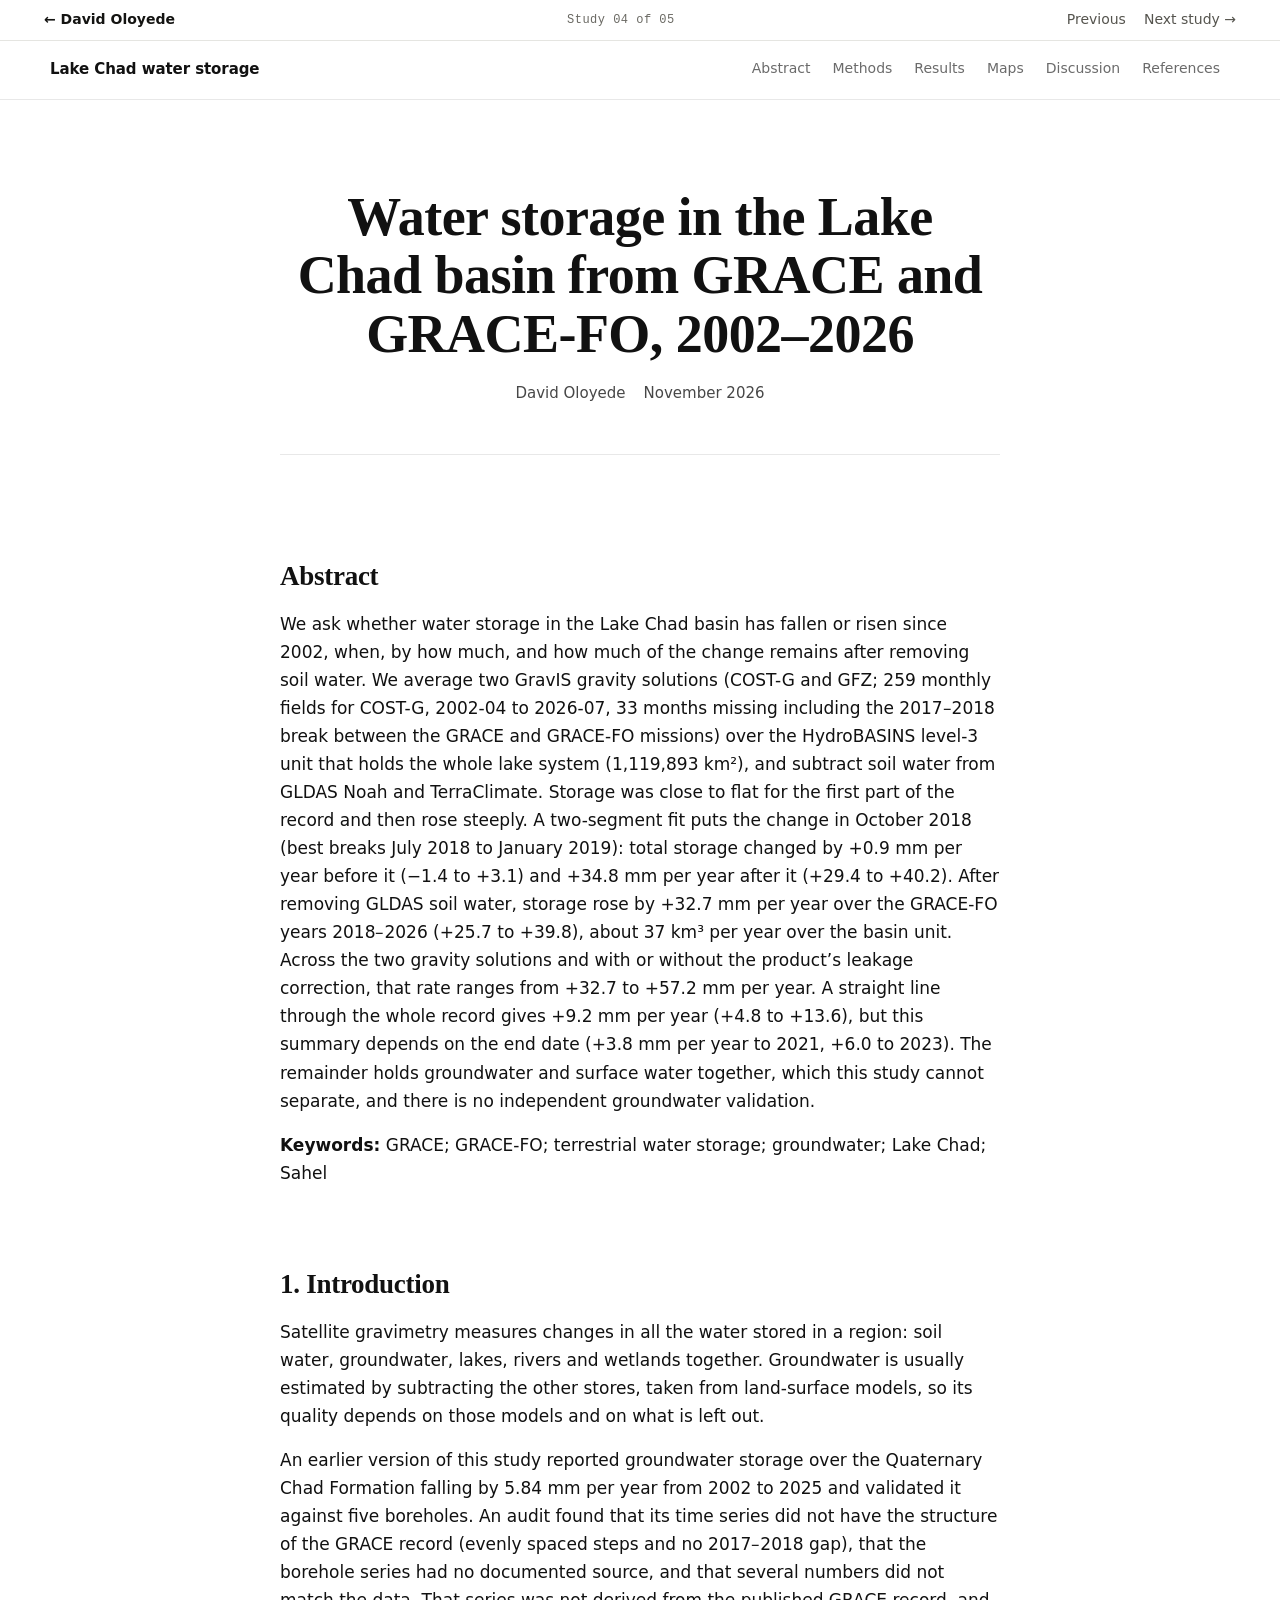
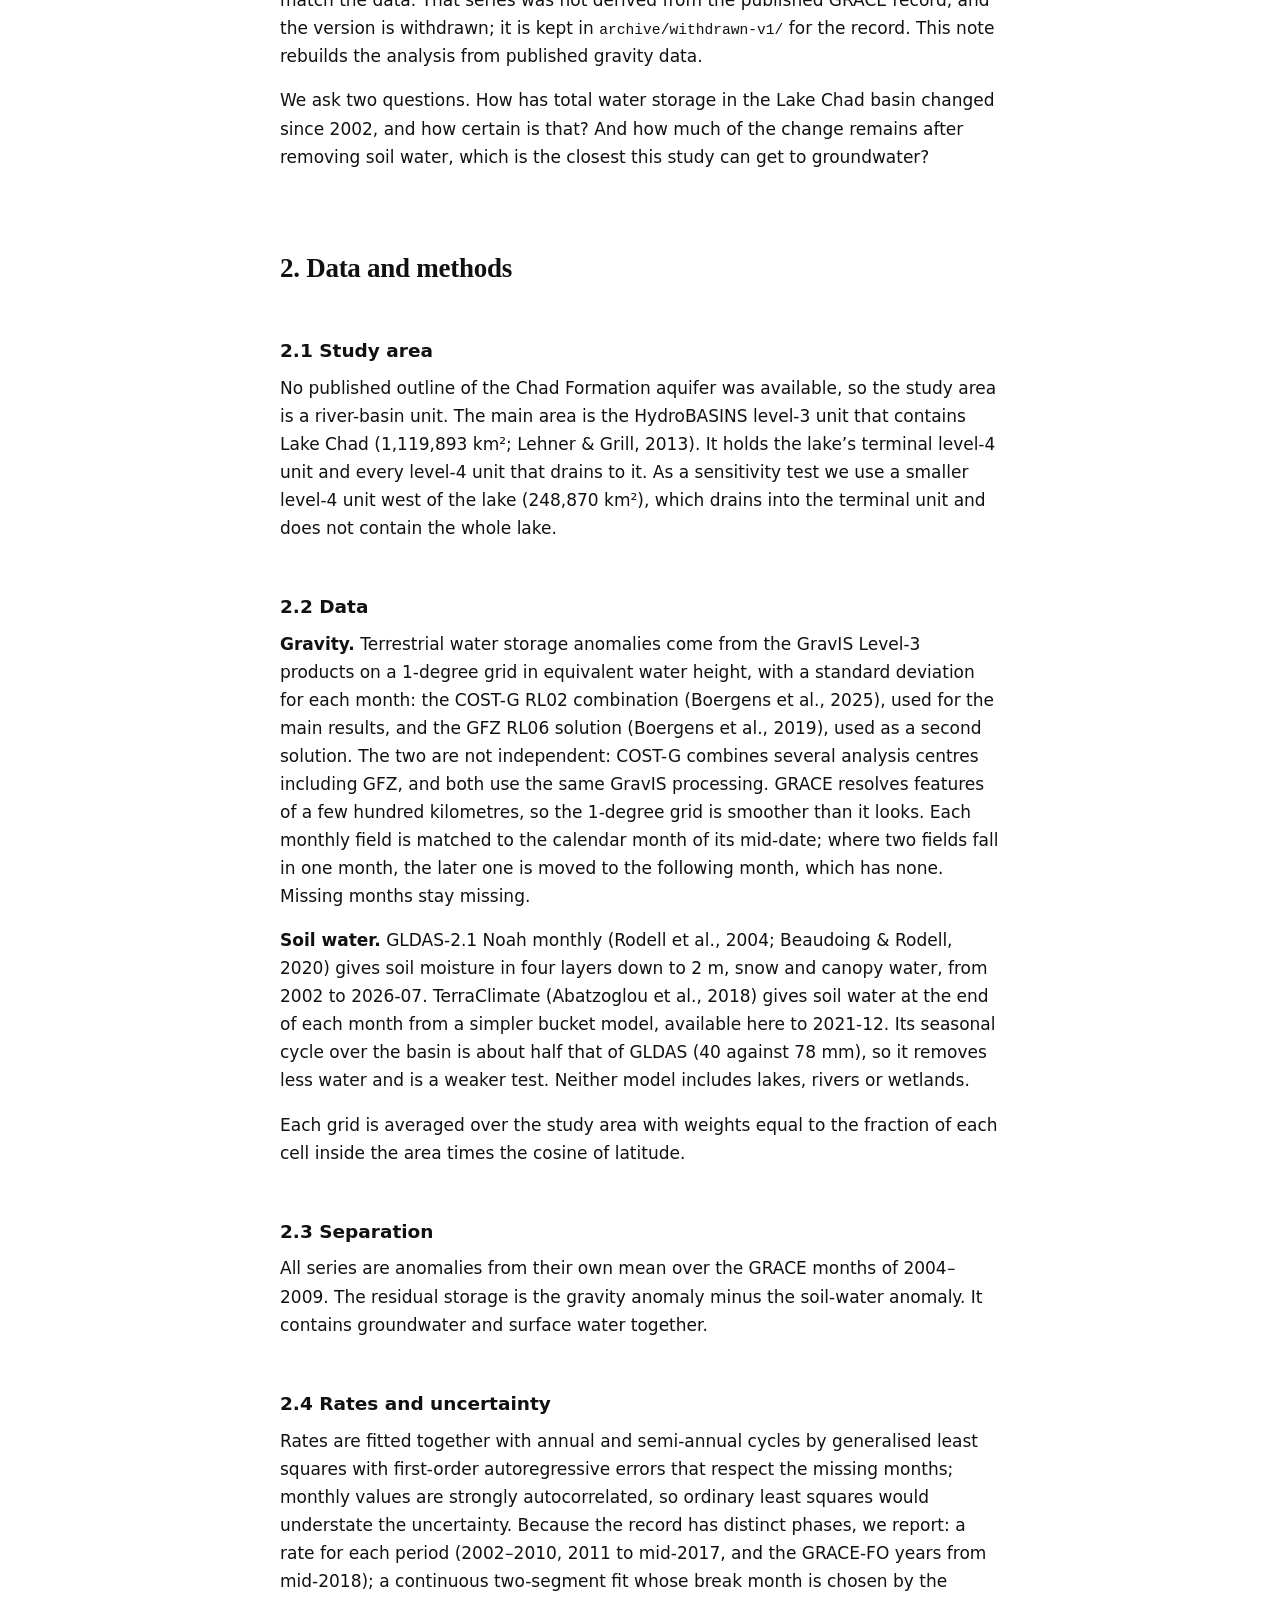
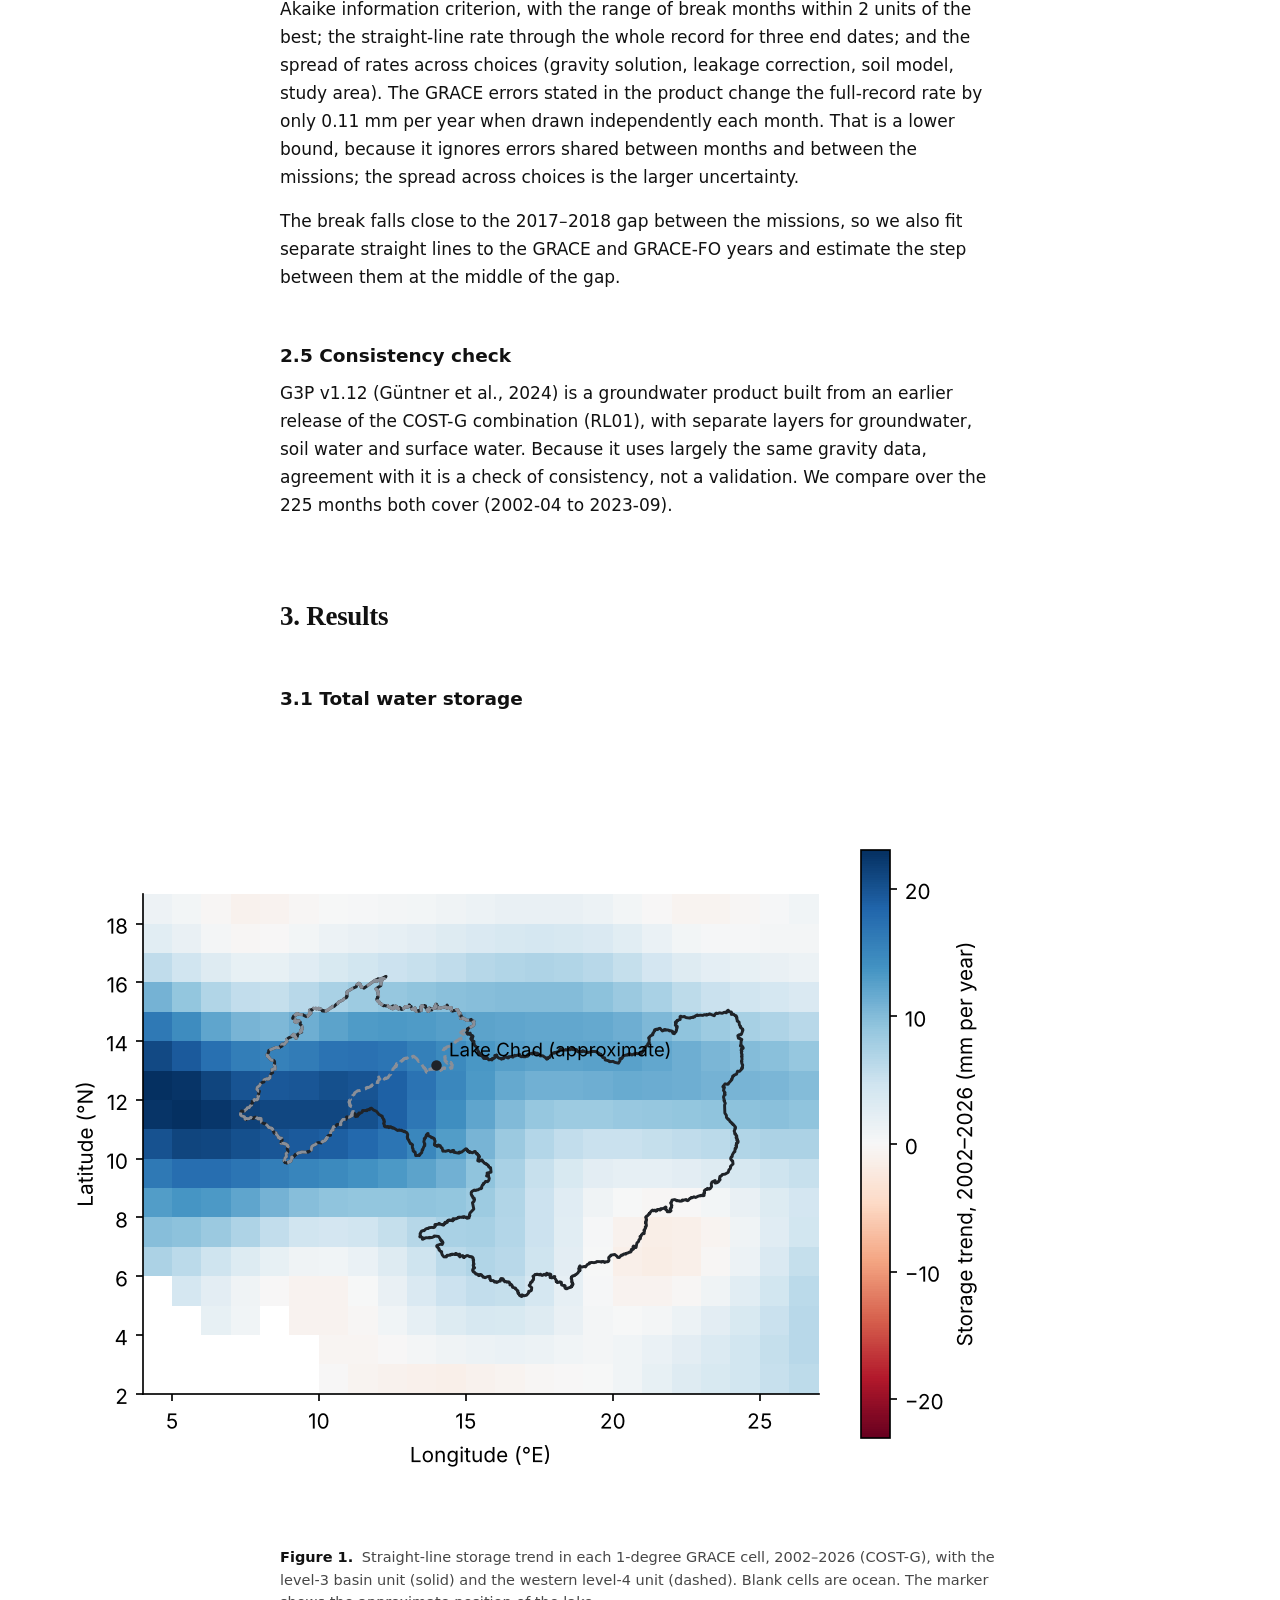
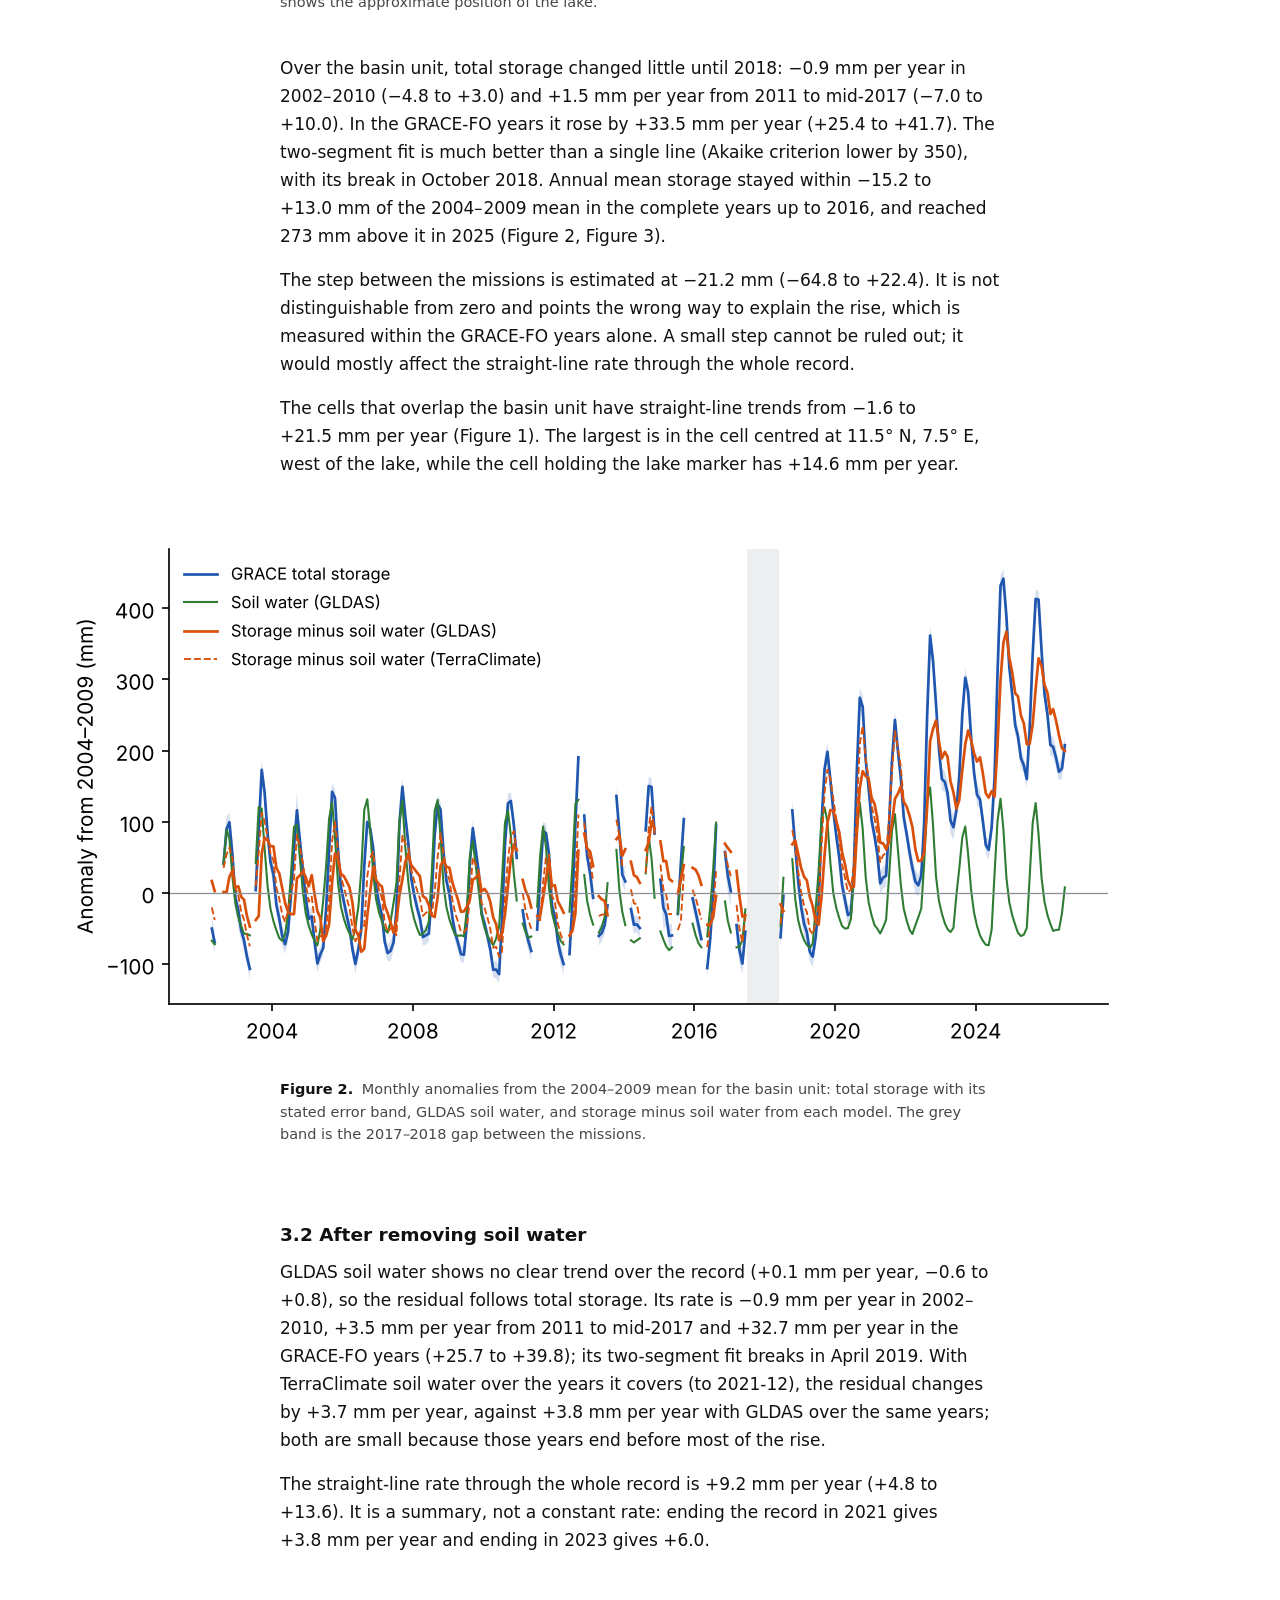
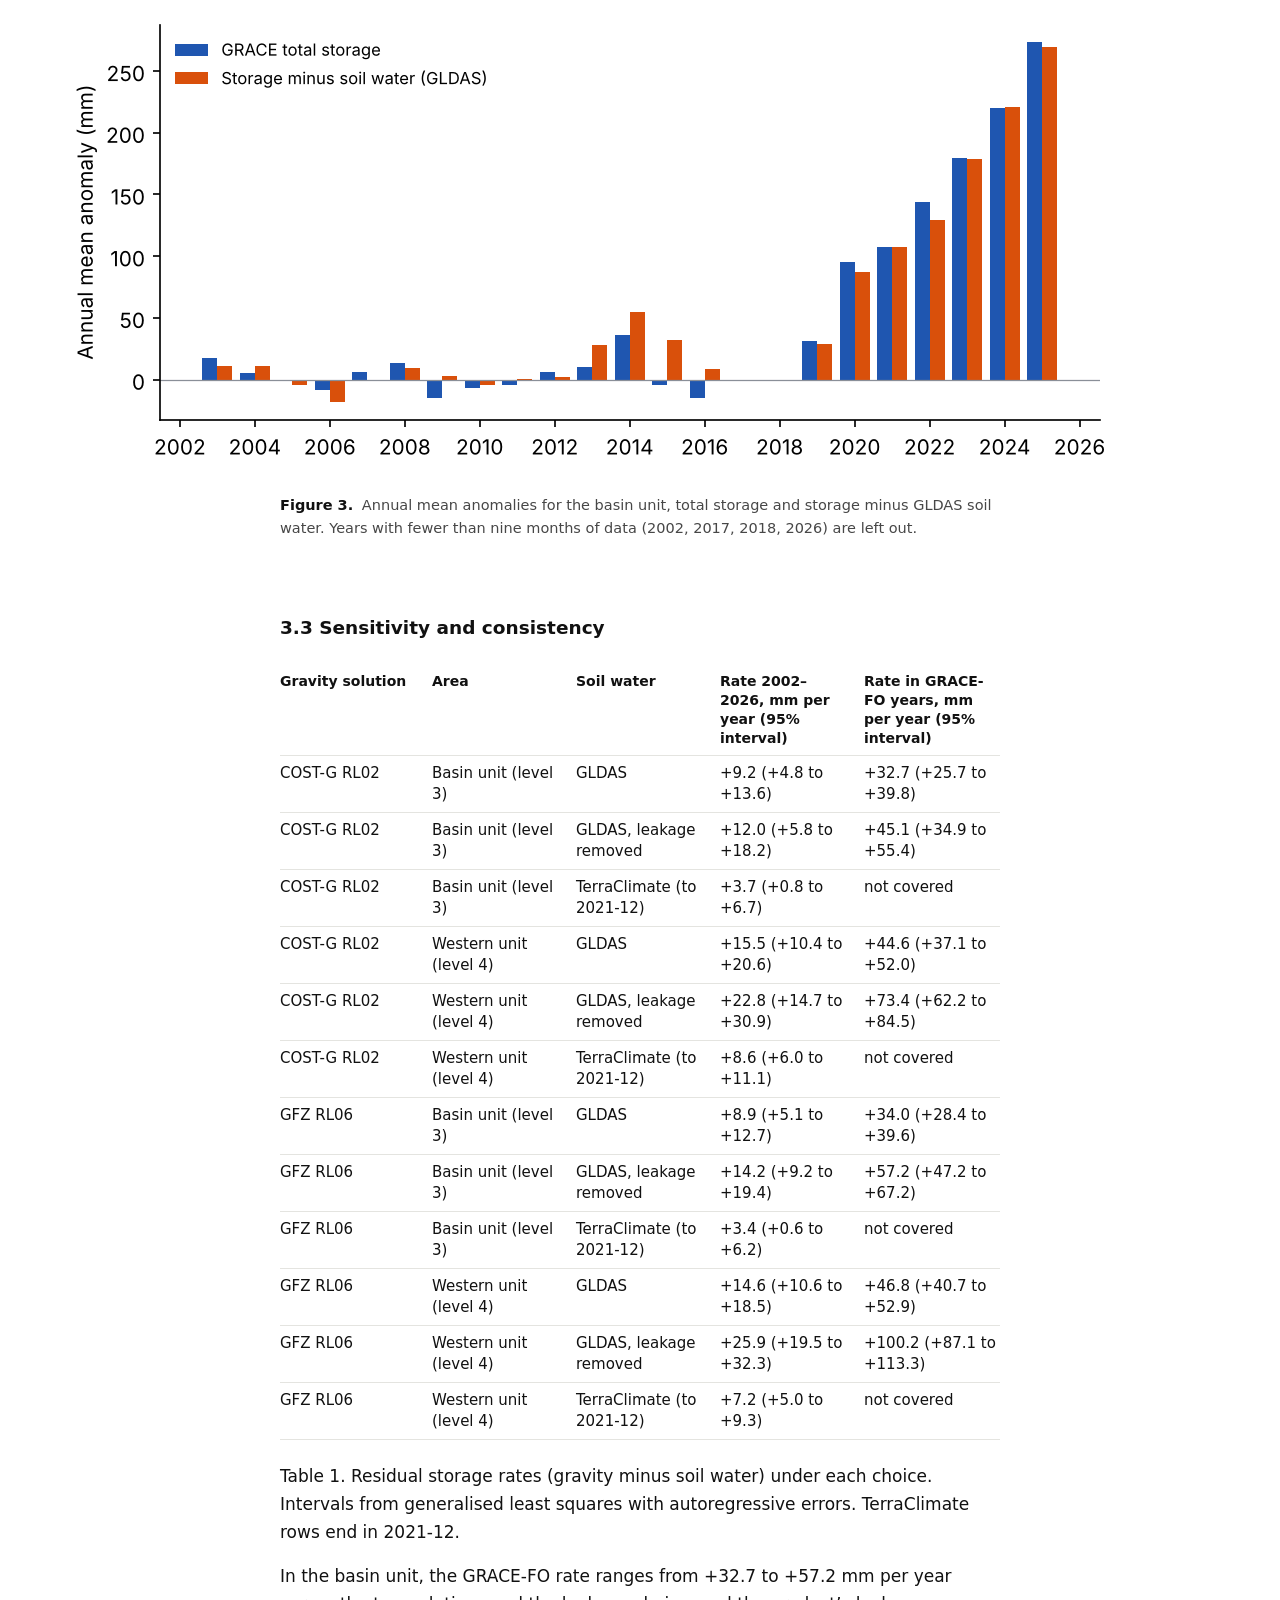
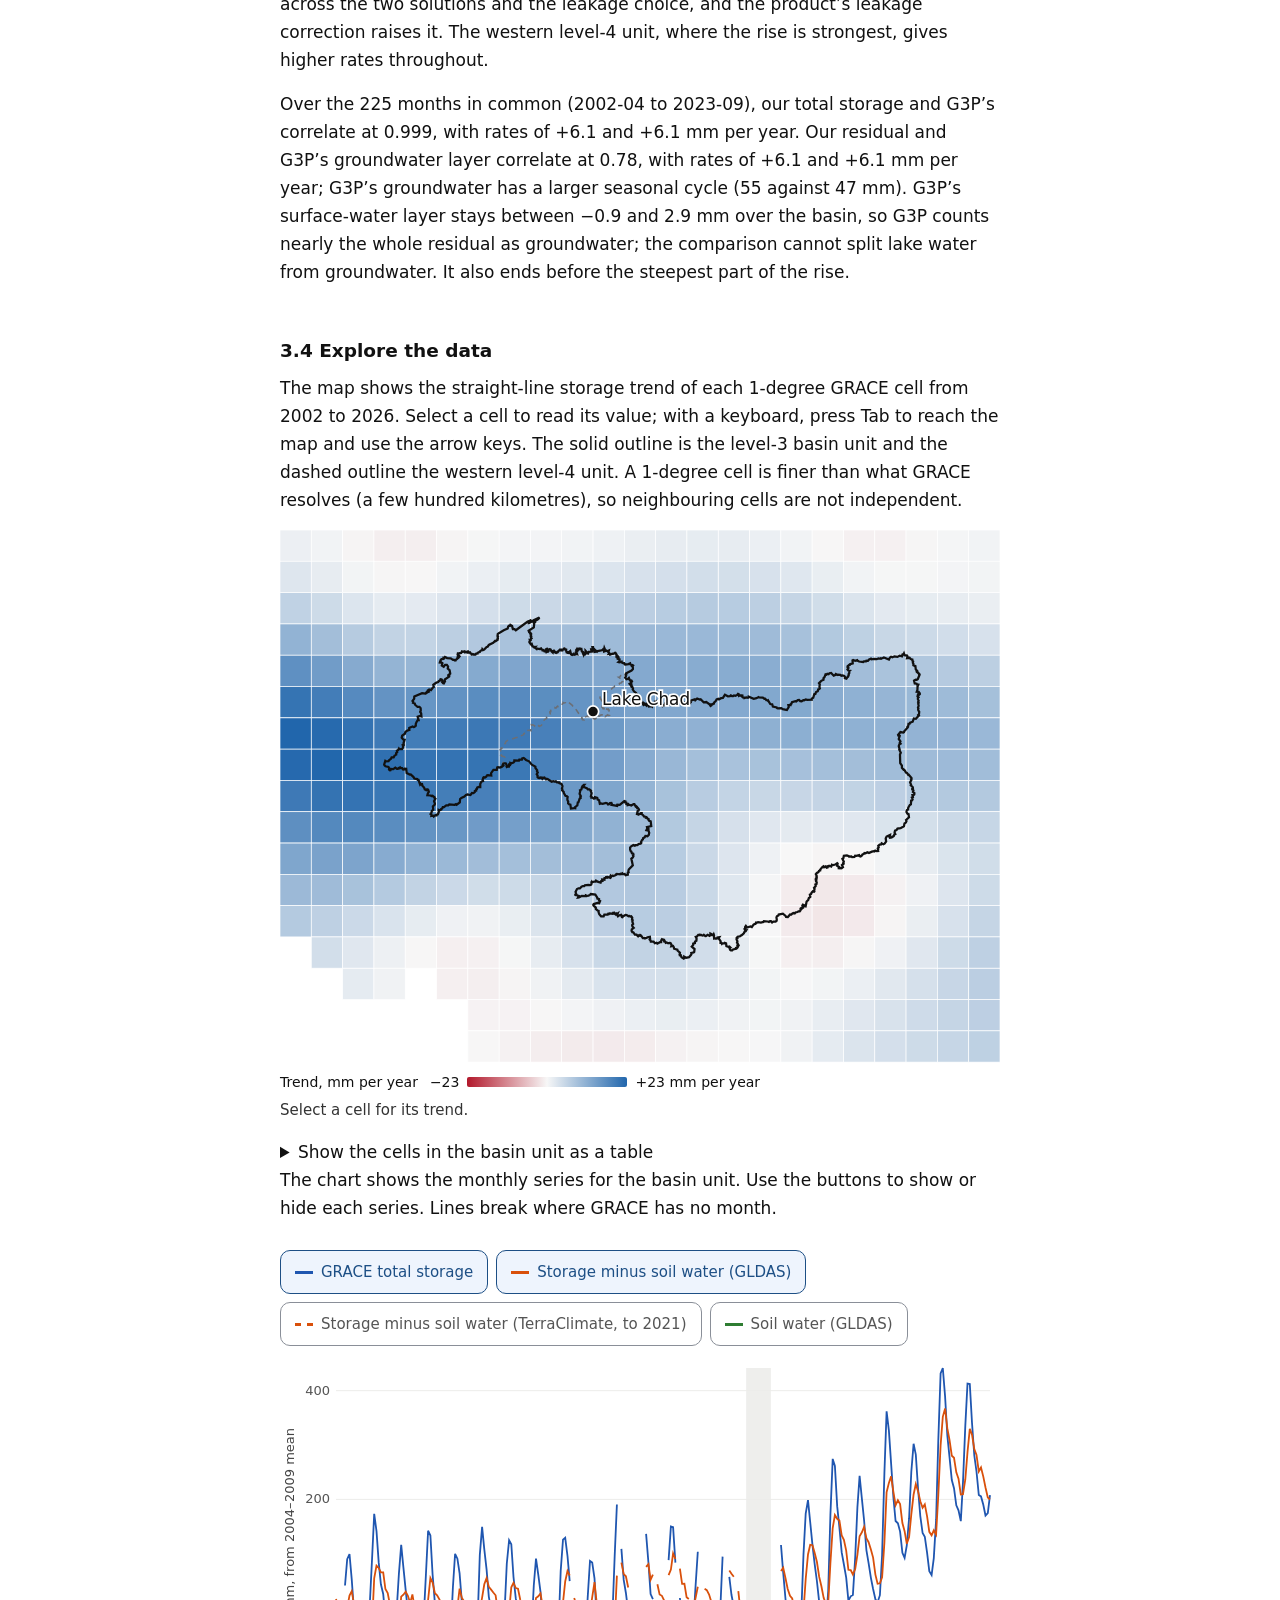
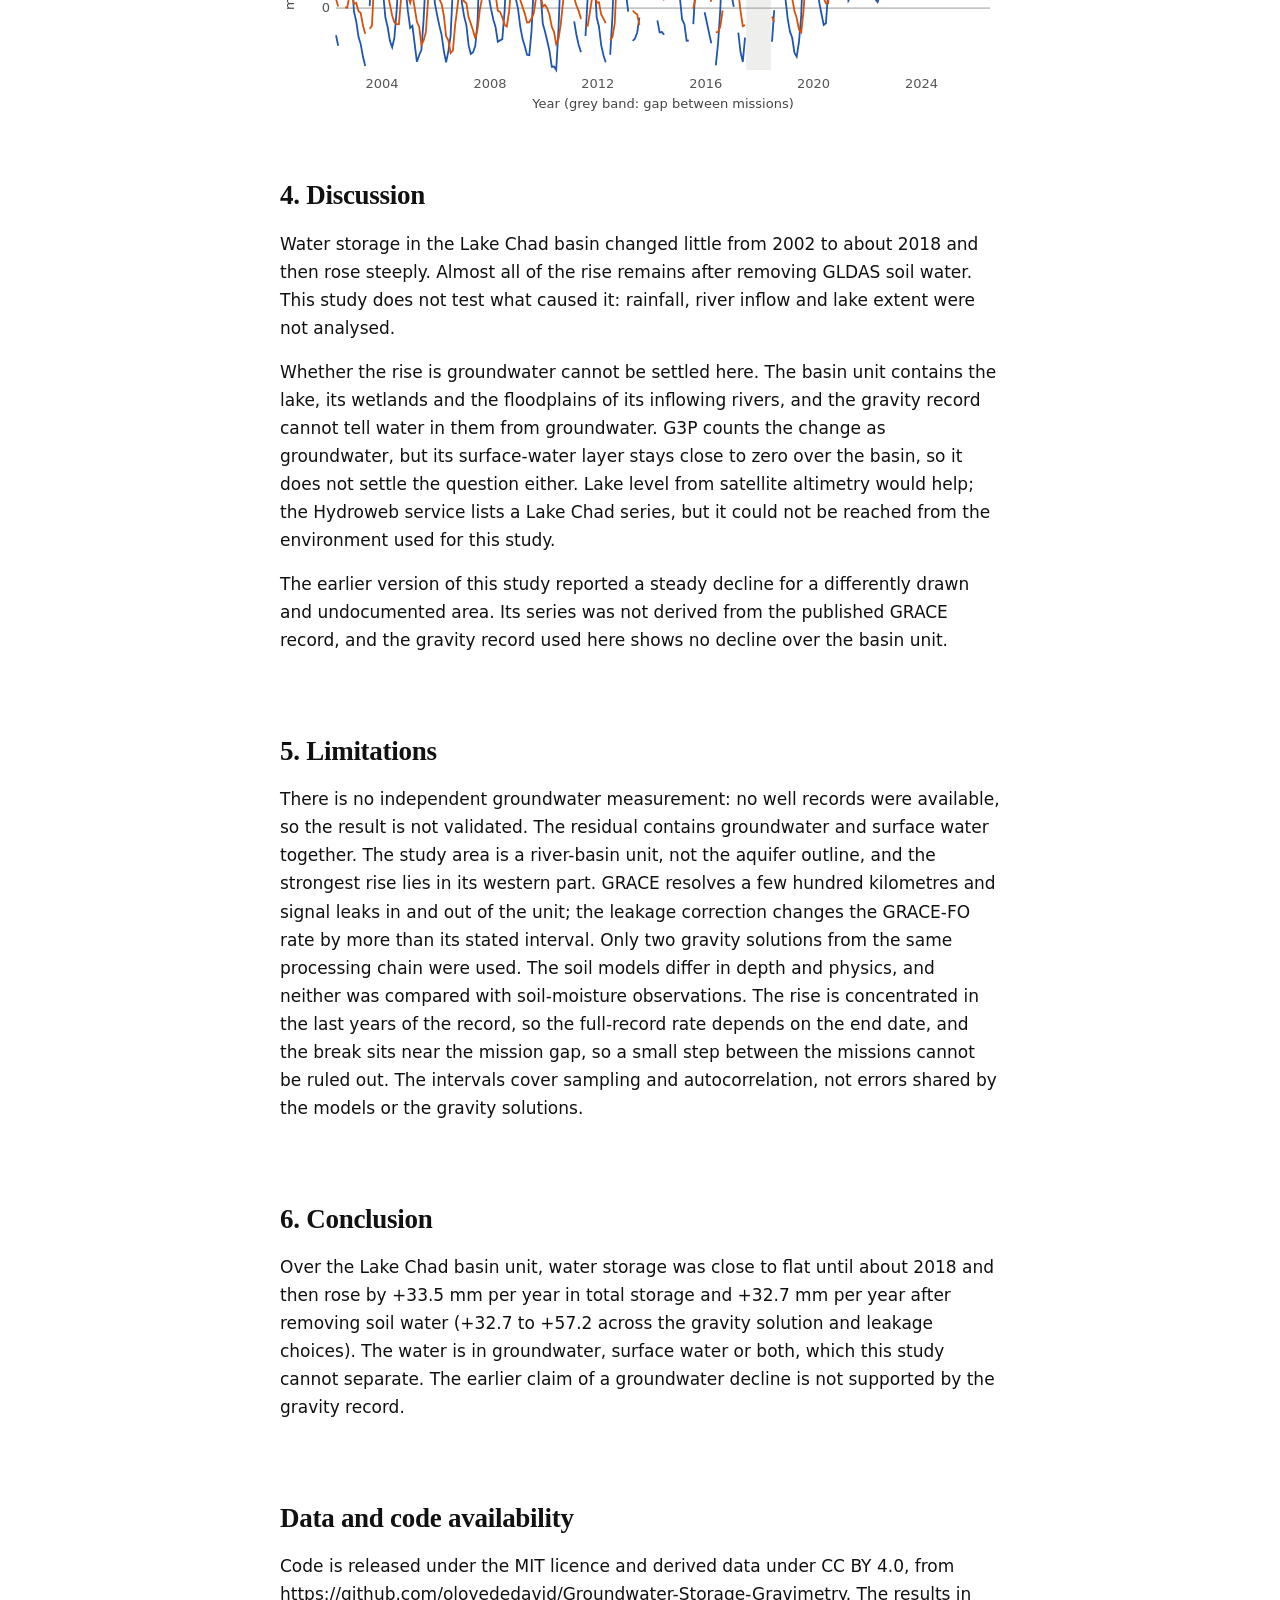
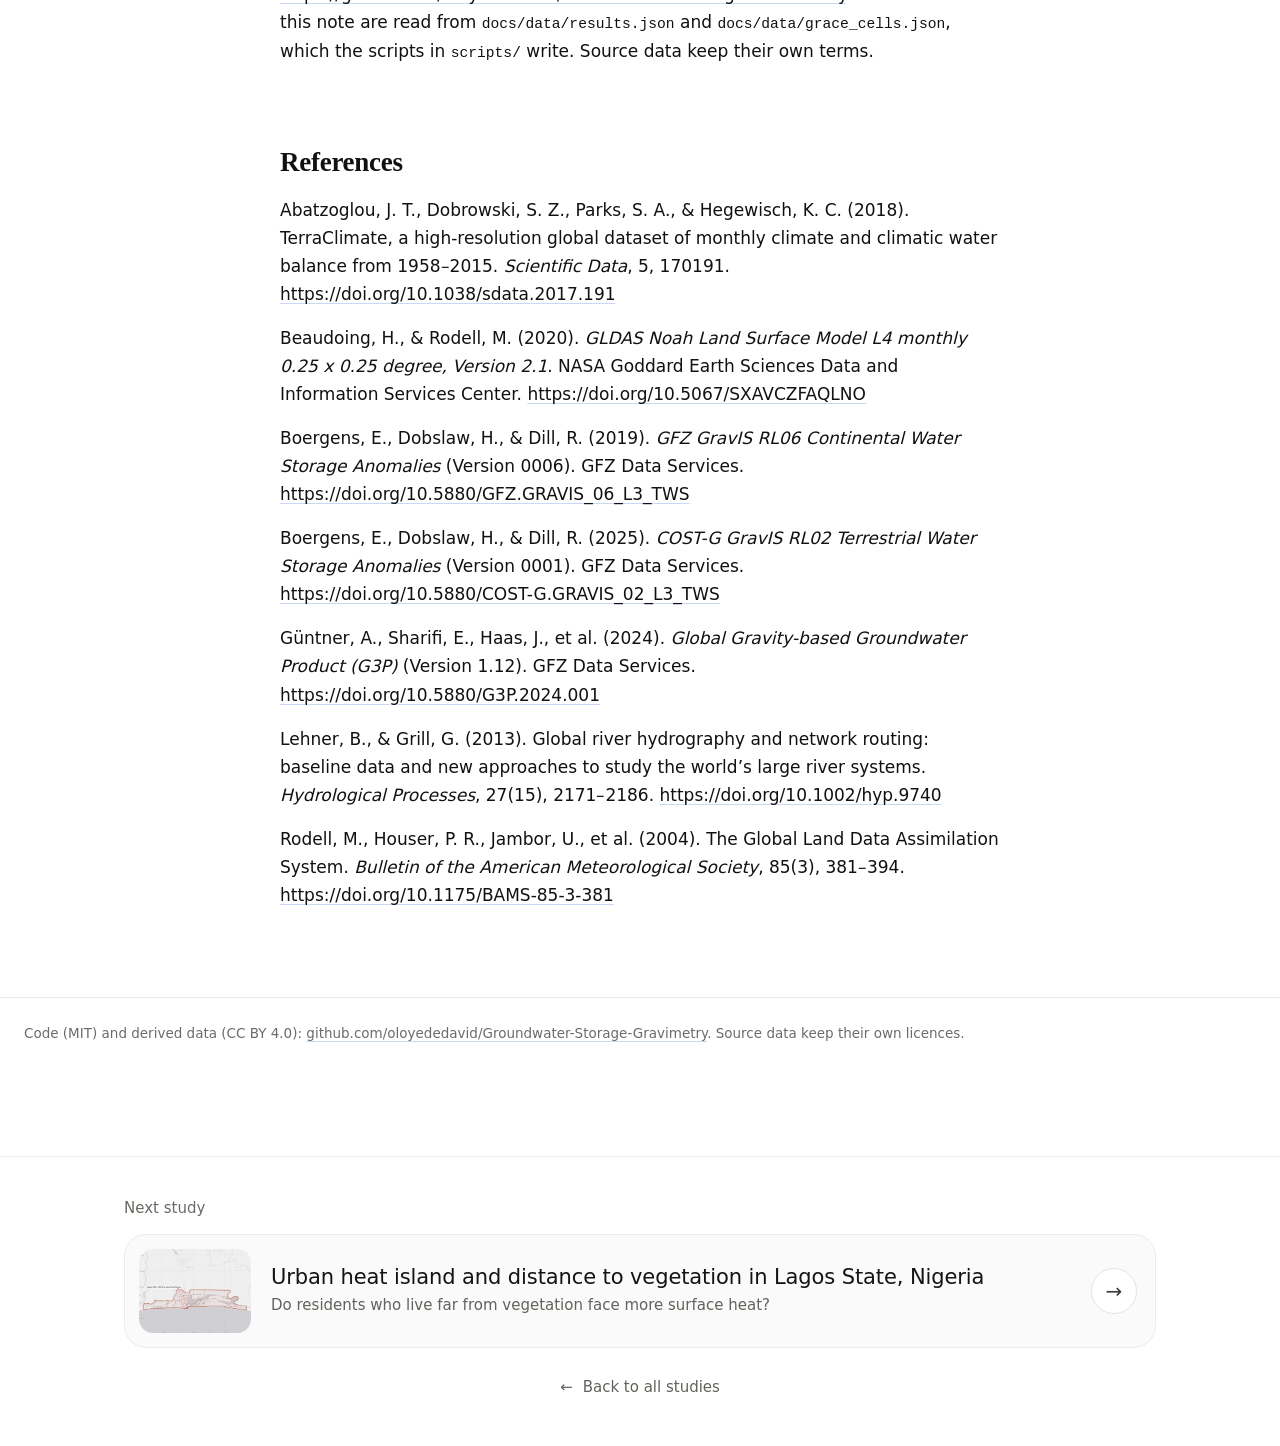
==== docs/index.html @ 8ca9f5d4 "Say what needs JavaScript when it is off" ====
<!doctype html>
<html lang="en">
<head>
    <meta charset="UTF-8">
    <meta name="viewport" content="width=device-width, initial-scale=1.0">
    <meta name="color-scheme" content="only light">
    <title>Water storage in the Lake Chad basin from GRACE and GRACE-FO,
2002–2026</title>
<meta property="og:type" content="article">
<meta property="og:title" content="Water storage in the Lake Chad basin from GRACE and GRACE-FO,
2002–2026">
<meta property="og:description" content="GRACE water storage over the Lake
Chad basin, 2002-2026: when it changed, by how much, and what is
groundwater.">
<meta property="og:url" content="https://oloyededavid.github.io/Groundwater-Storage-Gravimetry/">
<meta property="og:image" content="https://oloyededavid.github.io/Groundwater-Storage-Gravimetry/assets/og.png">
<meta property="og:image:width" content="1200">
<meta property="og:image:height" content="630">
<meta name="twitter:card" content="summary_large_image">
    <meta name="description" content="GRACE water storage over the Lake
Chad basin, 2002-2026: when it changed, by how much, and what is
groundwater.">
    <meta name="author" content="David Oloyede">
    <link rel="icon" href="data:image/svg+xml,%3Csvg xmlns='http://www.w3.org/2000/svg' viewBox='0 0 32 32'%3E%3Crect width='32' height='32' rx='6' fill='%23111'/%3E%3Ccircle cx='16' cy='16' r='6' fill='%231f56b0'/%3E%3C/svg%3E">
    <link rel="preconnect" href="https://api.fontshare.com">
    <link rel="preconnect" href="https://cdn.fontshare.com" crossorigin>
    <link rel="stylesheet" href="https://api.fontshare.com/v2/css?f[]=satoshi@400,500,700&amp;display=swap">
    <link rel="stylesheet" href="https://api.fontshare.com/v2/css?f[]=zodiak@500,700&amp;display=swap">
    <link rel="stylesheet" href="assets/style.css">
</head>
<body>
<!-- study-bar:start --><style>
.sn-bar{font:400 14px/1.4 'Range Dash','Satoshi',system-ui,-apple-system,'Segoe UI',sans-serif;background:#fff;border-bottom:1px solid #e5e5e1;color:#141412;position:relative;z-index:1000}
.sn-bar .sn-in{max-width:1240px;margin:0 auto;padding:4px 24px;display:flex;align-items:center;justify-content:space-between;gap:16px}
.sn-bar a{color:#141412;text-decoration:none;display:inline-flex;align-items:center;min-height:32px}.sn-bar a:hover{text-decoration:underline;text-underline-offset:4px}
.sn-home{font-weight:700}.sn-pos{color:#6a6963;font-family:ui-monospace,'SF Mono',Menlo,monospace;font-size:12px;letter-spacing:.04em}
.sn-pn{display:flex;gap:18px}.sn-pn a{color:#55544e}
.sn-next{font:400 16px/1.5 'Range Dash','Satoshi',system-ui,-apple-system,'Segoe UI',sans-serif;color:#141412;background:#fff;border-top:1px solid #ececea;margin-top:64px}
.sn-next .sn-in{max-width:1080px;margin:0 auto;padding:40px 24px 48px}
.sn-k{font-size:15px;color:#6a6963;margin:0 0 14px}
.sn-card{display:flex;align-items:center;gap:20px;text-decoration:none;color:inherit;background:#fafafa;border:1px solid #ececea;border-radius:22px;padding:14px 18px 14px 14px;transition:border-color .25s,background .25s}
.sn-card:hover{border-color:#d5d5d1;background:#f6f6f5}
.sn-media{flex:none;width:112px;height:84px;border-radius:14px;overflow:hidden;background:#eee}
.sn-media img{width:100%;height:100%;object-fit:cover;display:block;transition:transform .8s cubic-bezier(.2,.7,.2,1)}
.sn-card:hover .sn-media img{transform:scale(1.05)}
.sn-t{flex:1;min-width:0;display:flex;flex-direction:column;gap:4px}
.sn-t b{font-weight:500;font-size:clamp(17px,1.8vw,21px);line-height:1.25;letter-spacing:-.005em}
.sn-t span{font-size:15px;color:#62625d}
.sn-arrow{flex:none;width:46px;height:46px;border-radius:50%;border:1px solid #e4e4e0;background:#fff;display:grid;place-items:center;font-size:20px;color:#3a3a37;transition:transform .3s cubic-bezier(.2,.7,.2,1)}
.sn-card:hover .sn-arrow{transform:translateX(3px)}
.sn-back{display:flex;justify-content:center;gap:10px;margin-top:28px;font-size:15px;color:#62625d;text-decoration:none}
.sn-back:hover{color:#141412}
@media (max-width:620px){.sn-media{width:72px;height:72px}.sn-t span{display:none}.sn-pos{display:none}}
@media (prefers-reduced-motion:reduce){.sn-media img,.sn-arrow{transition:none}}
</style><nav class="sn-bar" aria-label="Portfolio"><div class="sn-in"><a class="sn-home" href="https://oloyededavid.github.io/geospatial-rs-portfolio/">← David Oloyede</a><span class="sn-pos">Study 04 of 05</span><span class="sn-pn"><a href="https://oloyededavid.github.io/Oueme-Ogun-Groundwater-Recharge/" title="Testing a satellite water balance for groundwater recharge in tropical basement catchments, 2018–2024">Previous</a><a href="https://oloyededavid.github.io/Lagos-Urban-Heat-Analytics/" title="Urban heat island and distance to vegetation in Lagos State, Nigeria, 2020–2024">Next study →</a></span></div></nav><!-- study-bar:end -->
<nav class="skipnav" aria-label="Skip link"><a class="skip" href="#abstract">Skip to the abstract</a></nav>
<noscript><p style="max-width:720px;margin:12px auto;padding:10px 14px;border:1px solid #d9d9d5;border-radius:6px;background:#fff;color:#141412;font:400 14px/1.5 system-ui,sans-serif">Turn on JavaScript to see the maps, charts and the numbers that are read from the data files. The text is readable without it.</p></noscript>
<header class="site-header">
    <div class="site-inner">
        <a class="site-id" href="#top">Lake Chad water storage</a>
        <nav class="toc" aria-label="Sections">
            <a href="#abstract">Abstract</a>
            <a href="#data-and-methods">Methods</a>
            <a href="#results">Results</a>
            <a href="#explore">Maps</a>
            <a href="#discussion">Discussion</a>
            <a href="#references">References</a>
        </nav>
    </div>
    <nav class="toc-phone" aria-label="Sections on phone">
        <a href="#abstract">Abstract</a>
        <a href="#data-and-methods">Methods</a>
        <a href="#results">Results</a>
        <a href="#explore">Maps</a>
        <a href="#discussion">Discussion</a>
        <a href="#references">References</a>
    </nav>
    <div class="progress" aria-hidden="true"><span id="progress"></span></div>
</header>

<main class="article" id="top">
<header class="title">
    <h1>Water storage in the Lake Chad basin from GRACE and GRACE-FO,
2002–2026</h1>
    <p class="sig"><span>David Oloyede</span><span>November
2026</span></p>
</header>

<h2 id="abstract">Abstract</h2>
<p>We ask whether water storage in the Lake Chad basin has fallen or
risen since 2002, when, by how much, and how much of the change remains
after removing soil water. We average two GravIS gravity solutions
(COST-G and GFZ; 259 monthly fields for COST-G, 2002-04 to 2026-07, 33
months missing including the 2017–2018 break between the GRACE and
GRACE-FO missions) over the HydroBASINS level-3 unit that holds the
whole lake system (1,119,893 km²), and subtract soil water from GLDAS
Noah and TerraClimate. Storage was close to flat for the first part of
the record and then rose steeply. A two-segment fit puts the change in
October 2018 (best breaks July 2018 to January 2019): total storage
changed by +0.9 mm per year before it (−1.4 to +3.1) and +34.8 mm per
year after it (+29.4 to +40.2). After removing GLDAS soil water, storage
rose by +32.7 mm per year over the GRACE-FO years 2018–2026 (+25.7 to
+39.8), about 37 km³ per year over the basin unit. Across the two
gravity solutions and with or without the product’s leakage correction,
that rate ranges from +32.7 to +57.2 mm per year. A straight line
through the whole record gives +9.2 mm per year (+4.8 to +13.6), but
this summary depends on the end date (+3.8 mm per year to 2021, +6.0 to
2023). The remainder holds groundwater and surface water together, which
this study cannot separate, and there is no independent groundwater
validation.</p>
<p><strong>Keywords:</strong> GRACE; GRACE-FO; terrestrial water
storage; groundwater; Lake Chad; Sahel</p>
<h2 id="introduction">1. Introduction</h2>
<p>Satellite gravimetry measures changes in all the water stored in a
region: soil water, groundwater, lakes, rivers and wetlands together.
Groundwater is usually estimated by subtracting the other stores, taken
from land-surface models, so its quality depends on those models and on
what is left out.</p>
<p>An earlier version of this study reported groundwater storage over
the Quaternary Chad Formation falling by 5.84 mm per year from 2002 to
2025 and validated it against five boreholes. An audit found that its
time series did not have the structure of the GRACE record (evenly
spaced steps and no 2017–2018 gap), that the borehole series had no
documented source, and that several numbers did not match the data. That
series was not derived from the published GRACE record, and the version
is withdrawn; it is kept in <code>archive/withdrawn-v1/</code> for the
record. This note rebuilds the analysis from published gravity data.</p>
<p>We ask two questions. How has total water storage in the Lake Chad
basin changed since 2002, and how certain is that? And how much of the
change remains after removing soil water, which is the closest this
study can get to groundwater?</p>
<h2 id="data-and-methods">2. Data and methods</h2>
<h3 id="study-area">2.1 Study area</h3>
<p>No published outline of the Chad Formation aquifer was available, so
the study area is a river-basin unit. The main area is the HydroBASINS
level-3 unit that contains Lake Chad (1,119,893 km²; Lehner &amp; Grill,
2013). It holds the lake’s terminal level-4 unit and every level-4 unit
that drains to it. As a sensitivity test we use a smaller level-4 unit
west of the lake (248,870 km²), which drains into the terminal unit and
does not contain the whole lake.</p>
<h3 id="data">2.2 Data</h3>
<p><strong>Gravity.</strong> Terrestrial water storage anomalies come
from the GravIS Level-3 products on a 1-degree grid in equivalent water
height, with a standard deviation for each month: the COST-G RL02
combination (Boergens et al., 2025), used for the main results, and the
GFZ RL06 solution (Boergens et al., 2019), used as a second solution.
The two are not independent: COST-G combines several analysis centres
including GFZ, and both use the same GravIS processing. GRACE resolves
features of a few hundred kilometres, so the 1-degree grid is smoother
than it looks. Each monthly field is matched to the calendar month of
its mid-date; where two fields fall in one month, the later one is moved
to the following month, which has none. Missing months stay missing.</p>
<p><strong>Soil water.</strong> GLDAS-2.1 Noah monthly (Rodell et al.,
2004; Beaudoing &amp; Rodell, 2020) gives soil moisture in four layers
down to 2 m, snow and canopy water, from 2002 to 2026-07. TerraClimate
(Abatzoglou et al., 2018) gives soil water at the end of each month from
a simpler bucket model, available here to 2021-12. Its seasonal cycle
over the basin is about half that of GLDAS (40 against 78 mm), so it
removes less water and is a weaker test. Neither model includes lakes,
rivers or wetlands.</p>
<p>Each grid is averaged over the study area with weights equal to the
fraction of each cell inside the area times the cosine of latitude.</p>
<h3 id="separation">2.3 Separation</h3>
<p>All series are anomalies from their own mean over the GRACE months of
2004–2009. The residual storage is the gravity anomaly minus the
soil-water anomaly. It contains groundwater and surface water
together.</p>
<h3 id="rates-and-uncertainty">2.4 Rates and uncertainty</h3>
<p>Rates are fitted together with annual and semi-annual cycles by
generalised least squares with first-order autoregressive errors that
respect the missing months; monthly values are strongly autocorrelated,
so ordinary least squares would understate the uncertainty. Because the
record has distinct phases, we report: a rate for each period
(2002–2010, 2011 to mid-2017, and the GRACE-FO years from mid-2018); a
continuous two-segment fit whose break month is chosen by the Akaike
information criterion, with the range of break months within 2 units of
the best; the straight-line rate through the whole record for three end
dates; and the spread of rates across choices (gravity solution, leakage
correction, soil model, study area). The GRACE errors stated in the
product change the full-record rate by only 0.11 mm per year when drawn
independently each month. That is a lower bound, because it ignores
errors shared between months and between the missions; the spread across
choices is the larger uncertainty.</p>
<p>The break falls close to the 2017–2018 gap between the missions, so
we also fit separate straight lines to the GRACE and GRACE-FO years and
estimate the step between them at the middle of the gap.</p>
<h3 id="consistency-check">2.5 Consistency check</h3>
<p>G3P v1.12 (Güntner et al., 2024) is a groundwater product built from
an earlier release of the COST-G combination (RL01), with separate
layers for groundwater, soil water and surface water. Because it uses
largely the same gravity data, agreement with it is a check of
consistency, not a validation. We compare over the 225 months both cover
(2002-04 to 2023-09).</p>
<h2 id="results">3. Results</h2>
<h3 id="total-water-storage">3.1 Total water storage</h3>
<figure class="wide" id="fig-1">
<img src="assets/figures/fig1_area.png" width="960" height="780" loading="lazy" alt="Straight-line storage trend in each 1-degree GRACE cell, 2002–2026 (COST-G), with the level-3 basin unit (solid) and the western level-4 unit (dashed). Blank cells are ocean. The marker shows the approximate position of the lake.">
<figcaption>
<b>Figure 1.</b> Straight-line storage trend in each 1-degree GRACE
cell, 2002–2026 (COST-G), with the level-3 basin unit (solid) and the
western level-4 unit (dashed). Blank cells are ocean. The marker shows
the approximate position of the lake.
</figcaption>
</figure>
<p>Over the basin unit, total storage changed little until 2018: −0.9 mm
per year in 2002–2010 (−4.8 to +3.0) and +1.5 mm per year from 2011 to
mid-2017 (−7.0 to +10.0). In the GRACE-FO years it rose by +33.5 mm per
year (+25.4 to +41.7). The two-segment fit is much better than a single
line (Akaike criterion lower by 350), with its break in October 2018.
Annual mean storage stayed within −15.2 to +13.0 mm of the 2004–2009
mean in the complete years up to 2016, and reached 273 mm above it in
2025 (Figure 2, Figure 3).</p>
<p>The step between the missions is estimated at −21.2 mm (−64.8 to
+22.4). It is not distinguishable from zero and points the wrong way to
explain the rise, which is measured within the GRACE-FO years alone. A
small step cannot be ruled out; it would mostly affect the straight-line
rate through the whole record.</p>
<p>The cells that overlap the basin unit have straight-line trends from
−1.6 to +21.5 mm per year (Figure 1). The largest is in the cell centred
at 11.5° N, 7.5° E, west of the lake, while the cell holding the lake
marker has +14.6 mm per year.</p>
<figure class="wide" id="fig-2">
<img src="assets/figures/fig2_monthly.png" width="1080" height="540" loading="lazy" alt="Monthly anomalies from the 2004–2009 mean for the basin unit: total storage with its stated error band, GLDAS soil water, and storage minus soil water from each model. The grey band is the 2017–2018 gap between the missions.">
<figcaption>
<b>Figure 2.</b> Monthly anomalies from the 2004–2009 mean for the basin
unit: total storage with its stated error band, GLDAS soil water, and
storage minus soil water from each model. The grey band is the 2017–2018
gap between the missions.
</figcaption>
</figure>
<h3 id="after-removing-soil-water">3.2 After removing soil water</h3>
<p>GLDAS soil water shows no clear trend over the record (+0.1 mm per
year, −0.6 to +0.8), so the residual follows total storage. Its rate is
−0.9 mm per year in 2002–2010, +3.5 mm per year from 2011 to mid-2017
and +32.7 mm per year in the GRACE-FO years (+25.7 to +39.8); its
two-segment fit breaks in April 2019. With TerraClimate soil water over
the years it covers (to 2021-12), the residual changes by +3.7 mm per
year, against +3.8 mm per year with GLDAS over the same years; both are
small because those years end before most of the rise.</p>
<p>The straight-line rate through the whole record is +9.2 mm per year
(+4.8 to +13.6). It is a summary, not a constant rate: ending the record
in 2021 gives +3.8 mm per year and ending in 2023 gives +6.0.</p>
<figure class="wide" id="fig-3">
<img src="assets/figures/fig3_annual.png" width="1080" height="480" loading="lazy" alt="Annual mean anomalies for the basin unit, total storage and storage minus GLDAS soil water. Years with fewer than nine months of data (2002, 2017, 2018, 2026) are left out.">
<figcaption>
<b>Figure 3.</b> Annual mean anomalies for the basin unit, total storage
and storage minus GLDAS soil water. Years with fewer than nine months of
data (2002, 2017, 2018, 2026) are left out.
</figcaption>
</figure>
<h3 id="sensitivity-and-consistency">3.3 Sensitivity and
consistency</h3>
<table>
<colgroup>
<col style="width: 20%" />
<col style="width: 20%" />
<col style="width: 20%" />
<col style="width: 20%" />
<col style="width: 20%" />
</colgroup>
<thead>
<tr class="header">
<th style="text-align: left;">Gravity solution</th>
<th style="text-align: left;">Area</th>
<th style="text-align: left;">Soil water</th>
<th style="text-align: left;">Rate 2002–2026, mm per year (95%
interval)</th>
<th style="text-align: left;">Rate in GRACE-FO years, mm per year (95%
interval)</th>
</tr>
</thead>
<tbody>
<tr class="odd">
<td style="text-align: left;">COST-G RL02</td>
<td style="text-align: left;">Basin unit (level 3)</td>
<td style="text-align: left;">GLDAS</td>
<td style="text-align: left;">+9.2 (+4.8 to +13.6)</td>
<td style="text-align: left;">+32.7 (+25.7 to +39.8)</td>
</tr>
<tr class="even">
<td style="text-align: left;">COST-G RL02</td>
<td style="text-align: left;">Basin unit (level 3)</td>
<td style="text-align: left;">GLDAS, leakage removed</td>
<td style="text-align: left;">+12.0 (+5.8 to +18.2)</td>
<td style="text-align: left;">+45.1 (+34.9 to +55.4)</td>
</tr>
<tr class="odd">
<td style="text-align: left;">COST-G RL02</td>
<td style="text-align: left;">Basin unit (level 3)</td>
<td style="text-align: left;">TerraClimate (to 2021-12)</td>
<td style="text-align: left;">+3.7 (+0.8 to +6.7)</td>
<td style="text-align: left;">not covered</td>
</tr>
<tr class="even">
<td style="text-align: left;">COST-G RL02</td>
<td style="text-align: left;">Western unit (level 4)</td>
<td style="text-align: left;">GLDAS</td>
<td style="text-align: left;">+15.5 (+10.4 to +20.6)</td>
<td style="text-align: left;">+44.6 (+37.1 to +52.0)</td>
</tr>
<tr class="odd">
<td style="text-align: left;">COST-G RL02</td>
<td style="text-align: left;">Western unit (level 4)</td>
<td style="text-align: left;">GLDAS, leakage removed</td>
<td style="text-align: left;">+22.8 (+14.7 to +30.9)</td>
<td style="text-align: left;">+73.4 (+62.2 to +84.5)</td>
</tr>
<tr class="even">
<td style="text-align: left;">COST-G RL02</td>
<td style="text-align: left;">Western unit (level 4)</td>
<td style="text-align: left;">TerraClimate (to 2021-12)</td>
<td style="text-align: left;">+8.6 (+6.0 to +11.1)</td>
<td style="text-align: left;">not covered</td>
</tr>
<tr class="odd">
<td style="text-align: left;">GFZ RL06</td>
<td style="text-align: left;">Basin unit (level 3)</td>
<td style="text-align: left;">GLDAS</td>
<td style="text-align: left;">+8.9 (+5.1 to +12.7)</td>
<td style="text-align: left;">+34.0 (+28.4 to +39.6)</td>
</tr>
<tr class="even">
<td style="text-align: left;">GFZ RL06</td>
<td style="text-align: left;">Basin unit (level 3)</td>
<td style="text-align: left;">GLDAS, leakage removed</td>
<td style="text-align: left;">+14.2 (+9.2 to +19.4)</td>
<td style="text-align: left;">+57.2 (+47.2 to +67.2)</td>
</tr>
<tr class="odd">
<td style="text-align: left;">GFZ RL06</td>
<td style="text-align: left;">Basin unit (level 3)</td>
<td style="text-align: left;">TerraClimate (to 2021-12)</td>
<td style="text-align: left;">+3.4 (+0.6 to +6.2)</td>
<td style="text-align: left;">not covered</td>
</tr>
<tr class="even">
<td style="text-align: left;">GFZ RL06</td>
<td style="text-align: left;">Western unit (level 4)</td>
<td style="text-align: left;">GLDAS</td>
<td style="text-align: left;">+14.6 (+10.6 to +18.5)</td>
<td style="text-align: left;">+46.8 (+40.7 to +52.9)</td>
</tr>
<tr class="odd">
<td style="text-align: left;">GFZ RL06</td>
<td style="text-align: left;">Western unit (level 4)</td>
<td style="text-align: left;">GLDAS, leakage removed</td>
<td style="text-align: left;">+25.9 (+19.5 to +32.3)</td>
<td style="text-align: left;">+100.2 (+87.1 to +113.3)</td>
</tr>
<tr class="even">
<td style="text-align: left;">GFZ RL06</td>
<td style="text-align: left;">Western unit (level 4)</td>
<td style="text-align: left;">TerraClimate (to 2021-12)</td>
<td style="text-align: left;">+7.2 (+5.0 to +9.3)</td>
<td style="text-align: left;">not covered</td>
</tr>
</tbody>
</table>
<p>Table 1. Residual storage rates (gravity minus soil water) under each
choice. Intervals from generalised least squares with autoregressive
errors. TerraClimate rows end in 2021-12.</p>
<p>In the basin unit, the GRACE-FO rate ranges from +32.7 to +57.2 mm
per year across the two solutions and the leakage choice, and the
product’s leakage correction raises it. The western level-4 unit, where
the rise is strongest, gives higher rates throughout.</p>
<p>Over the 225 months in common (2002-04 to 2023-09), our total storage
and G3P’s correlate at 0.999, with rates of +6.1 and +6.1 mm per year.
Our residual and G3P’s groundwater layer correlate at 0.78, with rates
of +6.1 and +6.1 mm per year; G3P’s groundwater has a larger seasonal
cycle (55 against 47 mm). G3P’s surface-water layer stays between −0.9
and 2.9 mm over the basin, so G3P counts nearly the whole residual as
groundwater; the comparison cannot split lake water from groundwater. It
also ends before the steepest part of the rise.</p>
<h3 id="explore">3.4 Explore the data</h3>
<p>The map shows the straight-line storage trend of each 1-degree GRACE cell from 2002 to 2026. Select a cell to read its value; with a keyboard, press Tab to reach the map and use the arrow keys. The solid outline is the level-3 basin unit and the dashed outline the western level-4 unit. A 1-degree cell is finer than what GRACE resolves (a few hundred kilometres), so neighbouring cells are not independent.</p>
<div id="gr-map" class="gr-map"></div>
<div class="gr-legend"><span class="gr-legend-title">Trend, mm per year</span><span id="gr-lim-lo"></span><span id="gr-bar" class="gr-bar" aria-hidden="true"></span><span id="gr-lim-hi"></span></div>
<p id="gr-readout" class="gr-readout" role="status" aria-live="polite">Select a cell for its trend.</p>
<details class="gr-cells"><summary>Show the cells in the basin unit as a table</summary><div id="gr-table"></div></details>
<p>The chart shows the monthly series for the basin unit. Use the buttons to show or hide each series. Lines break where GRACE has no month.</p>
<div id="gr-toggles" class="gr-toggles" role="group" aria-label="Series shown in the chart"></div>
<div id="gr-chart" class="gr-chart"></div>
<h2 id="discussion">4. Discussion</h2>
<p>Water storage in the Lake Chad basin changed little from 2002 to
about 2018 and then rose steeply. Almost all of the rise remains after
removing GLDAS soil water. This study does not test what caused it:
rainfall, river inflow and lake extent were not analysed.</p>
<p>Whether the rise is groundwater cannot be settled here. The basin
unit contains the lake, its wetlands and the floodplains of its
inflowing rivers, and the gravity record cannot tell water in them from
groundwater. G3P counts the change as groundwater, but its surface-water
layer stays close to zero over the basin, so it does not settle the
question either. Lake level from satellite altimetry would help; the
Hydroweb service lists a Lake Chad series, but it could not be reached
from the environment used for this study.</p>
<p>The earlier version of this study reported a steady decline for a
differently drawn and undocumented area. Its series was not derived from
the published GRACE record, and the gravity record used here shows no
decline over the basin unit.</p>
<h2 id="limitations">5. Limitations</h2>
<p>There is no independent groundwater measurement: no well records were
available, so the result is not validated. The residual contains
groundwater and surface water together. The study area is a river-basin
unit, not the aquifer outline, and the strongest rise lies in its
western part. GRACE resolves a few hundred kilometres and signal leaks
in and out of the unit; the leakage correction changes the GRACE-FO rate
by more than its stated interval. Only two gravity solutions from the
same processing chain were used. The soil models differ in depth and
physics, and neither was compared with soil-moisture observations. The
rise is concentrated in the last years of the record, so the full-record
rate depends on the end date, and the break sits near the mission gap,
so a small step between the missions cannot be ruled out. The intervals
cover sampling and autocorrelation, not errors shared by the models or
the gravity solutions.</p>
<h2 id="conclusion">6. Conclusion</h2>
<p>Over the Lake Chad basin unit, water storage was close to flat until
about 2018 and then rose by +33.5 mm per year in total storage and +32.7
mm per year after removing soil water (+32.7 to +57.2 across the gravity
solution and leakage choices). The water is in groundwater, surface
water or both, which this study cannot separate. The earlier claim of a
groundwater decline is not supported by the gravity record.</p>
<h2 id="data-and-code-availability">Data and code availability</h2>
<p>Code is released under the MIT licence and derived data under CC BY
4.0, from <a
href="https://github.com/oloyededavid/Groundwater-Storage-Gravimetry"
class="uri">https://github.com/oloyededavid/Groundwater-Storage-Gravimetry</a>.
The results in this note are read from
<code>docs/data/results.json</code> and
<code>docs/data/grace_cells.json</code>, which the scripts in
<code>scripts/</code> write. Source data keep their own terms.</p>
<h2 id="references">References</h2>
<p>Abatzoglou, J. T., Dobrowski, S. Z., Parks, S. A., &amp; Hegewisch,
K. C. (2018). TerraClimate, a high-resolution global dataset of monthly
climate and climatic water balance from 1958–2015. <em>Scientific
Data</em>, 5, 170191. <a href="https://doi.org/10.1038/sdata.2017.191"
class="uri">https://doi.org/10.1038/sdata.2017.191</a></p>
<p>Beaudoing, H., &amp; Rodell, M. (2020). <em>GLDAS Noah Land Surface
Model L4 monthly 0.25 x 0.25 degree, Version 2.1</em>. NASA Goddard
Earth Sciences Data and Information Services Center. <a
href="https://doi.org/10.5067/SXAVCZFAQLNO"
class="uri">https://doi.org/10.5067/SXAVCZFAQLNO</a></p>
<p>Boergens, E., Dobslaw, H., &amp; Dill, R. (2019). <em>GFZ GravIS RL06
Continental Water Storage Anomalies</em> (Version 0006). GFZ Data
Services. <a href="https://doi.org/10.5880/GFZ.GRAVIS_06_L3_TWS"
class="uri">https://doi.org/10.5880/GFZ.GRAVIS_06_L3_TWS</a></p>
<p>Boergens, E., Dobslaw, H., &amp; Dill, R. (2025). <em>COST-G GravIS
RL02 Terrestrial Water Storage Anomalies</em> (Version 0001). GFZ Data
Services. <a href="https://doi.org/10.5880/COST-G.GRAVIS_02_L3_TWS"
class="uri">https://doi.org/10.5880/COST-G.GRAVIS_02_L3_TWS</a></p>
<p>Güntner, A., Sharifi, E., Haas, J., et al. (2024). <em>Global
Gravity-based Groundwater Product (G3P)</em> (Version 1.12). GFZ Data
Services. <a href="https://doi.org/10.5880/G3P.2024.001"
class="uri">https://doi.org/10.5880/G3P.2024.001</a></p>
<p>Lehner, B., &amp; Grill, G. (2013). Global river hydrography and
network routing: baseline data and new approaches to study the world’s
large river systems. <em>Hydrological Processes</em>, 27(15), 2171–2186.
<a href="https://doi.org/10.1002/hyp.9740"
class="uri">https://doi.org/10.1002/hyp.9740</a></p>
<p>Rodell, M., Houser, P. R., Jambor, U., et al. (2004). The Global Land
Data Assimilation System. <em>Bulletin of the American Meteorological
Society</em>, 85(3), 381–394. <a
href="https://doi.org/10.1175/BAMS-85-3-381"
class="uri">https://doi.org/10.1175/BAMS-85-3-381</a></p>

</main>

<footer>
    <p>Code (MIT) and derived data (CC BY 4.0): <a href="https://github.com/oloyededavid/Groundwater-Storage-Gravimetry">github.com/oloyededavid/Groundwater-Storage-Gravimetry</a>. Source data keep their own licences.</p>
</footer>
<script src="assets/explore.js"></script>
<!-- study-nav:start --><section class="sn-next" aria-label="Next study"><div class="sn-in"><p class="sn-k">Next study</p><a class="sn-card" href="https://oloyededavid.github.io/Lagos-Urban-Heat-Analytics/"><span class="sn-media"><img src="assets/next-study.webp" width="720" height="540" loading="lazy" decoding="async" alt=""></span><span class="sn-t"><b>Urban heat island and distance to vegetation in Lagos State, Nigeria</b><span>Do residents who live far from vegetation face more surface heat?</span></span><span class="sn-arrow" aria-hidden="true">→</span></a><a class="sn-back" href="https://oloyededavid.github.io/geospatial-rs-portfolio/#studies"><span aria-hidden="true">←</span> Back to all studies</a></div></section><!-- study-nav:end -->
</body>
</html>
---- docs/assets/style.css ----
/* Research-paper layout for the Lagos heat-island study, shared with the Ouémé–Ogun study page.
   Type: Satoshi and Zodiak (Fontshare). Spacing: 4 px base (4, 8, 12, 16, 24, 32, 48, 64, 96). */

/* Satoshi's en dash is 0.93 em, almost its em-dash width, so every range ("2018–2024") reads as an
   em dash. The en dash alone is taken from a system sans; if none is found, Satoshi's is used. */
@font-face {
    font-family: 'Range Dash';
    src: url(fonts/range-dash.woff) format('woff'), local('Arial'), local('ArialMT'), local('Helvetica'), local('Roboto'), local('Roboto-Regular'),
         local('Liberation Sans'), local('LiberationSans'), local('DejaVu Sans'), local('DejaVuSans');
    unicode-range: U+2013;
    font-weight: 100 599;
}
@font-face {
    font-family: 'Range Dash';
    src: url(fonts/range-dash-bold.woff) format('woff'), local('Arial Bold'), local('Arial-BoldMT'), local('Helvetica Bold'), local('Helvetica-Bold'), local('Roboto Bold'), local('Roboto-Bold'),
         local('Liberation Sans Bold'), local('LiberationSans-Bold'), local('DejaVu Sans Bold'), local('DejaVuSans-Bold');
    unicode-range: U+2013;
    font-weight: 600 900;
}

:root {
    --bg: #ffffff;
    --ink: #111111;
    --ink-2: #474747;
    --ink-3: #6b6b6b;
    --rule: #e8e8e8;
    --rule-2: #d1d1d1;
    --fill: #f7f7f6;
    --focus: #1f5fd1;
    --air: #1baf7a;
    --river: #2a78d6;
    --river-fill: #1f66c2;
    --gap: #9c3d17;
    --p-chirps2: #6250d6;
    --p-chirps3: #c98500;
    --p-tamsat: #d55181;
    --font: 'Range Dash', 'Satoshi', ui-sans-serif, system-ui, -apple-system, 'Segoe UI', Roboto, sans-serif;
    --math: Georgia, 'Times New Roman', serif;
    --bar-h: 56px;
    --main: 720px;
    --wide: 1180px;
}

*, *::before, *::after { box-sizing: border-box; }
html { scroll-padding-top: calc(var(--bar-h) + 24px); -webkit-text-size-adjust: 100%; }
body {
    margin: 0;
    background: var(--bg);
    color: var(--ink);
    font: 400 17px/1.65 var(--font);
    -webkit-font-smoothing: antialiased;
}
img, svg { display: block; max-width: 100%; }
a { color: inherit; text-decoration: underline; text-decoration-color: var(--rule-2); text-underline-offset: 3px; text-decoration-thickness: 1px; }
a:hover { text-decoration-color: currentColor; }
button, input, select { font: inherit; color: inherit; }
:focus-visible { outline: 2px solid var(--focus); outline-offset: 2px; }
[hidden] { display: none !important; }
.sr-only { position: absolute; width: 1px; height: 1px; overflow: hidden; clip: rect(0 0 0 0); white-space: nowrap; }
.skip { position: absolute; left: 16px; top: 8px; z-index: 100; padding: 8px 12px; background: var(--ink); color: var(--bg); transform: translateY(-150%); }
.skip:focus { transform: none; }
/* Tabular figures only where digits must line up (tables, readouts, ticks). Satoshi's tabular 1 has
   serifs, which looks wrong in running text. */
td { font-variant-numeric: tabular-nums; }
var { font-family: var(--math); font-style: italic; font-size: 1.05em; }
code { font-family: ui-monospace, 'SF Mono', Menlo, Consolas, monospace; font-size: 0.86em; overflow-wrap: anywhere; }
sub, sup { font-size: 0.72em; line-height: 0; }

/* ---------- Bar ---------- */
.bar {
    position: sticky; top: 0; z-index: 1000;
    height: var(--bar-h);
    display: flex; align-items: center; gap: 24px;
    padding: 0 24px;
    background: var(--bg);
    border-bottom: 1px solid var(--rule);
}
.bar-name { font-weight: 500; font-size: 15px; text-decoration: none; white-space: nowrap; }
.toc { display: flex; gap: 2px; margin-left: auto; overflow-x: auto; scrollbar-width: none; }
.toc::-webkit-scrollbar { display: none; }
.toc a { padding: 6px 10px; font-size: 14px; color: var(--ink-3); text-decoration: none; white-space: nowrap; border-radius: 6px; }
.toc a:hover { color: var(--ink); background: var(--fill); }
.toc a[aria-current="true"] { color: var(--ink); background: var(--fill); }

/* ---------- Article grid ---------- */
.article {
    display: grid;
    /* The text column is sized first, so on a narrow screen the side gutters shrink to nothing
       before the text does. */
    grid-template-columns:
        [full-start] minmax(20px, 1fr)
        [wide-start] minmax(0, calc((var(--wide) - var(--main)) / 2))
        [main-start] min(var(--main), 100% - 40px)
        [main-end] minmax(0, calc((var(--wide) - var(--main)) / 2))
        [wide-end] minmax(20px, 1fr) [full-end];
}
.article > * { grid-column: main; }
.article > .wide { grid-column: wide; }
.article > .full { grid-column: full; }

header.title { padding: 72px 0 40px; border-bottom: 1px solid var(--rule); margin-bottom: 40px; }
h1 { font-size: clamp(31px, 4.2vw, 44px); line-height: 1.12; font-weight: 700; letter-spacing: -0.022em; margin: 0; max-width: 20ch; }
.subtitle { font-size: clamp(18px, 2vw, 21px); line-height: 1.45; color: var(--ink-2); margin: 14px 0 0; }
/* author line and a journal-style article-information list: ruled rows, label left, value right */
.author { margin: 28px 0 0; font-size: 15px; color: var(--ink-3); display: flex; flex-wrap: wrap; gap: 2px 14px; }
.author strong { color: var(--ink); font-weight: 500; }
.info { margin: 20px 0 0; font-size: 14.5px; line-height: 1.5; border-top: 1px solid var(--rule); }
.info div { display: grid; grid-template-columns: 112px minmax(0, 1fr); gap: 16px; padding: 7px 0; border-bottom: 1px solid var(--rule); }
.info dt { color: var(--ink-3); }
.info dd { margin: 0; color: var(--ink-2); }

h2 { font-size: 24px; line-height: 1.3; font-weight: 700; letter-spacing: -0.012em; margin: 64px 0 16px; }
h2 .n, h3 .n { color: var(--ink-3); font-weight: 500; margin-right: 10px; }
h3 { font-size: 18.5px; line-height: 1.4; font-weight: 700; margin: 36px 0 10px; }
p { margin: 0 0 16px; }
.abstract h2 { margin-top: 0; }
ul, ol { padding-left: 22px; margin: 0 0 16px; }
li { margin-bottom: 6px; }
.small { font-size: 14.5px; color: var(--ink-2); }
.cite { white-space: nowrap; }
@media (max-width: 420px) { .cite { white-space: normal; } }

/* equations */
.eq { margin: 20px 0 24px; padding-left: 32px; font-size: 17px; }
.eq div { display: grid; grid-template-columns: minmax(0, 1fr) auto; gap: 16px; align-items: baseline; padding: 3px 0; }
.eq div > span:last-child { color: var(--ink-3); font-size: 15px; }

/* ---------- Figures and tables ---------- */
figure { margin: 32px 0 40px; }
figcaption { font-size: 14.5px; line-height: 1.55; color: var(--ink-2); text-align: left; margin-top: 12px; }
figcaption b { color: var(--ink); font-weight: 700; margin-right: 4px; }
/* Tables: the caption sits above, outside the scroller, so it never scrolls out of view on a phone. */
.tablefig { margin: 24px 0 36px; }
.tablefig figcaption { margin: 0 0 10px; }
/* A table wider than the screen scrolls sideways; a soft shadow on the cut edge shows there is more. */
.table-wrap {
    overflow-x: auto;
    background:
        linear-gradient(to right, var(--bg) 30%, rgba(255, 255, 255, 0)) left / 32px 100% no-repeat local,
        linear-gradient(to left, var(--bg) 30%, rgba(255, 255, 255, 0)) right / 32px 100% no-repeat local,
        radial-gradient(farthest-side at 0 50%, rgba(0, 0, 0, 0.12), transparent) left / 12px 100% no-repeat scroll,
        radial-gradient(farthest-side at 100% 50%, rgba(0, 0, 0, 0.12), transparent) right / 12px 100% no-repeat scroll;
}
.table-wrap[tabindex]:focus-visible { outline-offset: 4px; }
table { border-collapse: collapse; width: 100%; font-size: 15px; }
th { font-weight: 500; color: var(--ink-3); text-align: right; padding: 8px 12px; border-bottom: 1px solid var(--ink); font-size: 14px; line-height: 1.35; vertical-align: bottom; white-space: nowrap; }
td { text-align: right; padding: 9px 12px; border-bottom: 1px solid var(--rule); white-space: nowrap; }
th:first-child, td:first-child { text-align: left; padding-left: 0; }
th:last-child, td:last-child { padding-right: 0; }
td.text, th.text { text-align: left; white-space: normal; }
.swatch { display: inline-block; width: 10px; height: 10px; border-radius: 2px; margin-right: 8px; }

/* locator map */
#locator { width: 100%; height: auto; }
svg.locator text { paint-order: stroke; stroke-linejoin: round; }
.loc-sea { fill: #eaf0f6; }
.loc-edge { fill: none; stroke: #b9b9b9; stroke-width: 1; }
.loc-country { fill: #f4f4f3; stroke: #bdbdbd; stroke-width: 0.8; }
.loc-country.is-study { fill: #ebebea; }
.loc-basin { fill: #d6d6d4; stroke: var(--ink); stroke-width: 1.3; }
.loc-label { font: 500 12px var(--font); fill: #5c5c5c; letter-spacing: 0.12em; stroke: #ebebea; stroke-width: 3px; }
.loc-basin-label { font: 700 13.5px var(--font); fill: var(--ink); stroke: #d6d6d4; stroke-width: 3px; }
.loc-basin-label.is-out { stroke: #ebebea; }
.loc-small { font: 400 12.5px var(--font); fill: var(--ink-2); stroke: #ffffff; stroke-width: 3px; }
.loc-sea-label { font: italic 400 12.5px var(--font); fill: #5a6b7c; letter-spacing: 0.02em; }
.loc-tick { font: 400 11px var(--font); fill: var(--ink-3); }
.loc-tickline { stroke: #9a9a9a; }
.loc-gauge { fill: var(--ink); stroke: #ffffff; stroke-width: 1.2; }
.loc-town { fill: var(--ink); stroke: #ffffff; stroke-width: 1; }
.loc-scale { fill: none; stroke: var(--ink); stroke-width: 1.5; }
.loc-inset { fill: #ffffff; stroke: #b9b9b9; stroke-width: 1; }
.loc-inset-land { fill: #dcdcda; stroke: none; }
.loc-inset-frame { fill: none; stroke: var(--ink); stroke-width: 1.5; }
/* phone: the map is drawn at about half size, so its text is set larger in map units */
svg.locator.is-small text { stroke-width: 5px; }
svg.locator.is-small .loc-label { font-size: 20px; }
svg.locator.is-small .loc-basin-label { font-size: 23px; }
svg.locator.is-small .loc-small, svg.locator.is-small .loc-sea-label { font-size: 21px; }
svg.locator.is-small .loc-tick { font-size: 18px; }

/* ---------- Scroll-driven figure ---------- */
.scrolly { display: grid; grid-template-columns: minmax(0, 1.35fr) minmax(0, 1fr); gap: 48px; }
.scrolly-map { position: sticky; top: calc(var(--bar-h) + 16px); height: calc(100vh - var(--bar-h) - 32px); min-height: 460px; }
.map { position: absolute; inset: 0; border: 1px solid var(--rule-2); background: #f3f3f2; }
.leaflet-container { background: #f3f3f2; font-family: var(--font); }
.legend { position: absolute; left: 12px; bottom: 12px; z-index: 800; width: min(300px, calc(100% - 24px)); background: var(--bg); border: 1px solid var(--rule-2); padding: 10px 12px; font-size: 13px; line-height: 1.4; }
.legend .t { font-weight: 500; }
.legend .s { color: var(--ink-3); font-size: 12.5px; margin: 2px 0 8px; }
.ramp { height: 8px; }
.ramp-ticks { display: flex; justify-content: space-between; font-size: 12px; color: var(--ink-3); margin-top: 3px; font-variant-numeric: tabular-nums; }
.steps { padding: 14vh 0 32vh; }
.step { min-height: 56vh; padding: 4px 0 4px 18px; border-left: 2px solid var(--rule); color: var(--ink-3); transition: color 0.2s ease, border-color 0.2s ease; }
.step + .step { margin-top: 14vh; }
.step.is-active { color: var(--ink); border-left-color: var(--ink); }
.step h3 { margin: 0 0 8px; font-size: 17.5px; color: inherit; }
.step p { font-size: 16.5px; }
.step p.small { font-size: 14px; color: inherit; margin-top: 8px; }
.bars7 { display: grid; grid-template-columns: repeat(7, minmax(0, 1fr)); gap: 6px; align-items: end; height: 92px; margin: 28px 0 0; }
.bars7 div { background: var(--gap); position: relative; min-height: 2px; border-radius: 2px 2px 0 0; }
.bars7 span { position: absolute; top: -19px; left: 0; right: 0; text-align: center; font-size: 12px; color: var(--ink-2); font-variant-numeric: tabular-nums; }
.bars7-axis { display: grid; grid-template-columns: repeat(7, minmax(0, 1fr)); gap: 6px; border-top: 1px solid var(--ink); font-size: 12px; color: var(--ink-3); text-align: center; padding-top: 4px; }

/* ---------- Interactive figures ---------- */
.interactive { display: grid; grid-template-columns: minmax(0, 0.82fr) minmax(0, 1.18fr); gap: 40px; align-items: start; border-top: 1px solid var(--ink); padding-top: 20px; }
.readout { display: flex; align-items: baseline; gap: 12px; margin: 0 0 8px; }
.readout .big { font-size: 38px; line-height: 1; font-weight: 700; letter-spacing: -0.02em; font-variant-numeric: tabular-nums; white-space: nowrap; }
.readout .big small { font-size: 18px; font-weight: 500; color: var(--ink-3); margin-left: 3px; letter-spacing: 0; }
.readout .what { font-size: 14.5px; color: var(--ink-2); line-height: 1.45; }
.control { margin: 18px 0 0; }
.control label { display: flex; justify-content: space-between; gap: 12px; font-size: 15px; font-weight: 500; }
.control output { font-variant-numeric: tabular-nums; font-weight: 500; white-space: nowrap; }
.control .hint { font-size: 13.5px; color: var(--ink-3); margin-top: 2px; line-height: 1.5; }
.control .label { font-size: 15px; font-weight: 500; margin-bottom: 8px; }
/* range sliders: a thin track, filled up to the value (--pct is set by app.js), and a round thumb */
input[type="range"] { -webkit-appearance: none; appearance: none; width: 100%; height: 22px; margin: 6px 0 0; background: transparent; cursor: pointer; }
input[type="range"]::-webkit-slider-runnable-track { height: 4px; border-radius: 2px; background: linear-gradient(to right, var(--ink) var(--pct, 50%), var(--rule-2) var(--pct, 50%)); }
input[type="range"]::-moz-range-track { height: 4px; border-radius: 2px; background: var(--rule-2); }
input[type="range"]::-moz-range-progress { height: 4px; border-radius: 2px; background: var(--ink); }
input[type="range"]::-webkit-slider-thumb { -webkit-appearance: none; width: 18px; height: 18px; margin-top: -7px; border-radius: 50%; background: var(--bg); border: 2px solid var(--ink); box-shadow: 0 1px 2px rgba(0, 0, 0, 0.12); }
input[type="range"]::-moz-range-thumb { width: 14px; height: 14px; border-radius: 50%; background: var(--bg); border: 2px solid var(--ink); }
input[type="range"]:focus-visible { outline: none; }
input[type="range"]:focus-visible::-webkit-slider-thumb { box-shadow: 0 0 0 3px var(--bg), 0 0 0 5px var(--focus); }
input[type="range"]:focus-visible::-moz-range-thumb { box-shadow: 0 0 0 3px var(--bg), 0 0 0 5px var(--focus); }
.control .scale-ends { display: flex; justify-content: space-between; font-size: 12px; color: var(--ink-3); font-variant-numeric: tabular-nums; margin-top: 2px; }
.buttons { display: flex; flex-wrap: wrap; gap: 8px; margin-top: 18px; }
.button { height: 32px; padding: 0 12px; border: 1px solid var(--rule-2); background: var(--bg); border-radius: 6px; font-size: 13.5px; cursor: pointer; transition: border-color 0.15s ease, background-color 0.15s ease; }
.button:hover { border-color: var(--ink); background: var(--fill); }
.button:active { background: var(--rule); }
.button.quiet { border-color: transparent; color: var(--ink-2); text-decoration: underline; text-underline-offset: 3px; text-decoration-color: var(--rule-2); padding: 0 4px; }
.button.quiet:hover { background: none; color: var(--ink); text-decoration-color: currentColor; }
.status { margin-top: 12px; font-size: 15px; }
.status.ok { color: #0d6e43; font-weight: 500; }
.seg { display: inline-flex; border: 1px solid var(--rule-2); border-radius: 7px; padding: 2px; gap: 2px; max-width: 100%; overflow-x: auto; scrollbar-width: none; vertical-align: middle; }
.seg::-webkit-scrollbar { display: none; }
.seg button { border: 0; background: transparent; padding: 5px 10px; border-radius: 5px; font-size: 14px; color: var(--ink-2); cursor: pointer; white-space: nowrap; display: inline-flex; align-items: center; gap: 6px; }
.seg button:hover { color: var(--ink); }
.seg button[aria-pressed="true"] { background: var(--ink); color: var(--bg); }
.seg button:disabled { opacity: 0.45; cursor: not-allowed; }
.seg .swatch { margin-right: 0; }
.seg.fill { display: flex; width: 100%; }
.seg.fill button { flex: 1 1 0; justify-content: center; }
.field { display: inline-flex; align-items: center; gap: 10px; flex-wrap: nowrap; font-size: 14px; color: var(--ink-3); max-width: 100%; }
.field-row { display: flex; align-items: center; gap: 8px; min-width: 0; }
#section { width: 100%; height: auto; }
svg.section text { font-family: var(--font); }
.sec-air { fill: #f7f7f6; }
.sec-laterite { fill: #d9b89c; }
.sec-saprolite { fill: #ece2cc; }
.sec-fissured { fill: #dedbd4; }
.sec-bedrock { fill: #736e67; }
.sec-fissure { stroke: #a9a296; stroke-width: 1.2; stroke-linecap: round; }
.sec-ground { stroke: var(--ink); stroke-width: 1.5; }
.sec-axis { stroke: var(--ink); stroke-width: 1; }
.sec-tick { font-size: 11.5px; fill: var(--ink-3); }
.sec-text { font-size: 13.5px; font-weight: 500; fill: var(--ink); }
.sec-on-dark { fill: #ffffff; }
.sec-note { font-size: 12px; fill: var(--ink-2); }
.sec-label { font-size: 15px; font-weight: 700; fill: var(--ink); }
.sec-rise { fill: var(--river-fill); fill-opacity: 0.14; }
.sec-hatch-line { stroke: var(--river-fill); stroke-width: 1.2; stroke-opacity: 0.45; }
.sec-warn { fill: #1f3f73; font-weight: 500; paint-order: stroke; stroke: #ffffff; stroke-width: 3px; }
.sec-wt { stroke: var(--river-fill); stroke-width: 2; stroke-dasharray: 7 5; }
.sec-need { stroke: var(--river-fill); stroke-width: 2; }
.sec-arrow { stroke: var(--river-fill); stroke-width: 2; fill: none; stroke-linejoin: round; stroke-linecap: round; }

/* stacked budget bar: rainfall is the bracket above, its uses are the segments below */
.budget { margin: 18px 0 12px; }
.budget-p { position: relative; height: 7px; margin-top: 24px; border: 1px solid var(--ink); border-bottom: 0; transition: width 0.2s ease; }
.budget-p span { position: absolute; left: -1px; bottom: 9px; font-size: 13px; color: var(--ink-2); white-space: nowrap; font-variant-numeric: tabular-nums; }
.stack { display: flex; height: 28px; margin-top: 3px; }
.stack div { height: 100%; display: flex; align-items: center; justify-content: center; font-size: 12.5px; font-weight: 500; color: #ffffff; white-space: nowrap; overflow: hidden; font-variant-numeric: tabular-nums; transition: width 0.2s ease; }
.stack div + div { box-shadow: inset 2px 0 0 var(--bg); }
.s-air { background: var(--air); color: #111111 !important; }
.s-river { background: var(--river-fill); }
.s-gap { background: var(--gap); }
.keylist { display: grid; gap: 4px; font-size: 14.5px; margin: 0; padding: 0; list-style: none; }
.keylist li { display: grid; grid-template-columns: 14px minmax(0, 1fr) auto; gap: 8px; align-items: baseline; margin: 0; }
.keylist i { width: 10px; height: 10px; border-radius: 2px; display: block; transform: translateY(1px); }
.keylist b { font-weight: 500; font-variant-numeric: tabular-nums; }

/* published-recharge scale */
.scale-row { display: grid; grid-template-columns: 210px minmax(0, 1fr); gap: 20px; align-items: center; min-height: 52px; border-bottom: 1px solid var(--rule); }
.scale-name { font-size: 14.5px; line-height: 1.35; }
.scale-name span { display: block; color: var(--ink-3); font-size: 13px; }
.scale-plot { position: relative; }
.scale-grid { position: absolute; top: 0; bottom: 24px; left: 230px; right: 0; pointer-events: none; }
.scale-grid span { position: absolute; top: 0; bottom: 0; width: 1px; margin-left: -0.5px; background: var(--rule); }
.scale-row { position: relative; }
.scale-track { position: relative; height: 26px; }
.scale-range { position: absolute; top: 10px; height: 6px; background: #cfcfcc; border-left: 2px solid #6b6b6b; border-right: 2px solid #6b6b6b; }
.scale-tick { position: absolute; top: 3px; width: 3px; height: 20px; margin-left: -1.5px; background: var(--ink); }
.scale-val { position: absolute; top: 4px; font-size: 13px; color: var(--ink-2); white-space: nowrap; font-variant-numeric: tabular-nums; }
.scale-dot { position: absolute; top: 6px; width: 14px; height: 14px; margin-left: -7px; border-radius: 50%; border: 2px solid var(--bg); }
.scale-dot.is-on { box-shadow: 0 0 0 2px var(--ink); }
.scale-axis { display: grid; grid-template-columns: 210px minmax(0, 1fr); gap: 20px; }
.scale-ticks { position: relative; height: 24px; font-size: 12.5px; color: var(--ink-3); font-variant-numeric: tabular-nums; }
.scale-ticks span { position: absolute; top: 4px; transform: translateX(-50%); }
.scale-ticks span:last-child { transform: translateX(-100%); }
.scale-ticks span:first-child { transform: none; }

/* ---------- Explorer ---------- */
.explorer-bar { display: flex; flex-wrap: wrap; gap: 12px 24px; align-items: center; padding: 14px 0; border-top: 1px solid var(--ink); border-bottom: 1px solid var(--rule); margin: 8px 0 16px; }
.explorer { display: grid; grid-template-columns: minmax(0, 1fr) 290px; gap: 24px; }
.explorer-map { position: relative; height: min(70vh, 640px); min-height: 420px; }
.side h3 { margin: 0 0 2px; font-size: 16.5px; }
.side .when { font-size: 13.5px; color: var(--ink-3); margin: 0 0 4px; }
.side dl { display: grid; grid-template-columns: minmax(0, 1fr) auto; gap: 6px 12px; margin: 8px 0 20px; font-size: 14.5px; }
.side dt { color: var(--ink-2); }
.side dd { margin: 0; text-align: right; font-weight: 500; font-variant-numeric: tabular-nums; }
.side .basin + .basin { border-top: 1px solid var(--rule); padding-top: 16px; }
.play { width: 32px; height: 32px; border: 1px solid var(--rule-2); border-radius: 6px; background: var(--bg); display: inline-grid; place-items: center; cursor: pointer; flex-shrink: 0; }
.play:hover { border-color: var(--ink); }
#ex-table tbody tr { cursor: pointer; }
.yr { border: 0; background: none; padding: 0; font: inherit; color: inherit; cursor: pointer; text-decoration: underline; text-decoration-color: var(--rule-2); text-underline-offset: 3px; }
.yr:hover { text-decoration-color: currentColor; }
.yr[aria-pressed="true"] { font-weight: 500; text-decoration-color: currentColor; }
#ex-table tbody tr:hover td { background: var(--fill); }
#ex-table tbody tr.is-on td { background: #eef3fc; }
#ex-table tr.avg td { font-weight: 500; border-top: 1px solid var(--ink-3); }

/* ---------- Leaflet bits ---------- */
.leaflet-tooltip.tip { background: var(--bg); color: var(--ink); border: 1px solid var(--rule-2); border-radius: 4px; box-shadow: none; font: 13px/1.45 var(--font); padding: 6px 9px; }
.leaflet-tooltip.tip::before { display: none; }
.basin-label { pointer-events: none; }
.basin-label div { transform: translate(-50%, -50%); display: inline-block; white-space: nowrap; background: var(--bg); color: var(--ink); border: 1px solid var(--rule-2); padding: 3px 8px; font: 500 13px/1.3 var(--font); }
.basin-label.at-n div { transform: translate(-50%, calc(-100% - 8px)); }
.basin-label.at-w div { transform: translate(calc(-100% - 10px), -50%); }
.basin-label div span { display: block; font-weight: 400; font-size: 12px; color: var(--ink-3); font-variant-numeric: tabular-nums; }
.basin-label.is-on div { border-color: var(--ink); }
.gauge-pin { pointer-events: none; }
.gauge-pin div { width: 10px; height: 10px; background: var(--ink); border: 2px solid var(--bg); border-radius: 50%; transform: translate(-50%, -50%); }
.gauge-pin span { position: absolute; left: 11px; top: 6px; white-space: nowrap; font: 500 12px var(--font); color: var(--ink); text-shadow: 0 0 2px #fff, 0 0 2px #fff, 0 0 2px #fff; }
.gauge-pin.is-on div { box-shadow: 0 0 0 3px var(--gap); }
.leaflet-control-attribution { font-size: 11px; }

/* ---------- Back matter ---------- */
.downloads { list-style: none; padding: 0; margin: 0 0 16px; }
.downloads li { display: grid; grid-template-columns: auto minmax(0, 1fr); gap: 16px; align-items: baseline; padding: 10px 0; border-bottom: 1px solid var(--rule); margin: 0; }
.downloads li:first-child { border-top: 1px solid var(--rule); }
.downloads span { color: var(--ink-3); font-size: 14px; text-align: right; }
.citation { padding: 14px 16px; background: var(--fill); font-size: 15px; line-height: 1.6; margin: 0 0 16px; }
.citation p { margin: 0; overflow-wrap: break-word; }
.citation .button { margin-top: 10px; }
.changes li { margin-bottom: 10px; }
.note { border-top: 1px solid var(--rule); padding-top: 24px; margin-top: 48px; }
.note p { font-size: 16px; color: var(--ink-2); }
.refs { list-style: none; padding: 0; margin: 0; font-size: 14.5px; line-height: 1.55; color: var(--ink-2); overflow-wrap: break-word; }
.refs li { margin-bottom: 10px; padding-left: 24px; text-indent: -24px; }
footer { margin-top: 72px; padding: 24px 24px 48px; border-top: 1px solid var(--rule); font-size: 13.5px; color: var(--ink-3); }
footer .inner { max-width: var(--wide); margin: 0 auto; display: grid; gap: 6px; }
footer p { margin: 0; }
footer .sig { display: flex; flex-wrap: wrap; gap: 4px 28px; padding-bottom: 14px; margin-bottom: 8px; border-bottom: 1px solid var(--rule); font-size: 12px; font-weight: 500; letter-spacing: 0.08em; text-transform: uppercase; color: var(--ink-2); }
footer .sig a { text-decoration: none; }
footer .sig a:hover { text-decoration: underline; }

.snack { position: fixed; left: 50%; bottom: 24px; transform: translateX(-50%); z-index: 2000; background: var(--ink); color: var(--bg); padding: 8px 14px; border-radius: 6px; font-size: 14px; }

/* ---------- Charts (Figures 3 and 5) ---------- */
.chart { width: 100%; height: auto; overflow: visible; }
.chart text { font-family: var(--font); }
.chart-pair { display: grid; grid-template-columns: repeat(2, minmax(0, 1fr)); gap: 8px 32px; }
.chart-pair .ch-legend { grid-column: 1 / -1; display: flex; flex-wrap: wrap; gap: 4px 20px; }
.ch-legend li { display: flex; align-items: center; gap: 8px; }
#ratiochart .ch-legend { display: flex; flex-wrap: wrap; gap: 4px 20px; margin-bottom: 8px; }
.ch-legend i.dot { width: 9px; height: 9px; border-radius: 50%; background: var(--ink-3); }
.ch-legend i.dash { width: 18px; height: 0; border-top: 1.5px dashed var(--ink-3); border-radius: 0; background: none; transform: none; }
.ch-title { font-size: 14px; font-weight: 700; fill: var(--ink); }
.ch-tick { font-size: 12px; fill: var(--ink-3); font-variant-numeric: tabular-nums; }
.ch-axis { font-size: 12.5px; fill: var(--ink-2); }
.ch-note { font-size: 12px; fill: var(--ink-2); }
.ch-label { font-size: 12.5px; font-weight: 500; }
.ch-grid { stroke: var(--rule); stroke-width: 1; }
.ch-zero { stroke: var(--ink); stroke-width: 1; }
.ch-base { stroke: var(--ink-3); stroke-width: 1.5; stroke-dasharray: 5 4; }
.ch-line { fill: none; stroke-width: 2; stroke-linejoin: round; }
.ch-et { stroke-dasharray: none; }
.ch-pt { stroke: var(--bg); stroke-width: 1.5; }
.ch-band { fill: #f1f1ef; }
.ch-band-dark { fill: #c9c9c6; }

/* ---------- Workflow (Figure 2) ---------- */
.flow { list-style: none; counter-reset: step; display: grid; grid-template-columns: repeat(5, minmax(0, 1fr)); gap: 0; margin: 0; padding: 0; border-top: 1px solid var(--ink); }
.flow li { counter-increment: step; position: relative; margin: 0; padding: 14px 18px 16px 0; font-size: 14px; line-height: 1.45; color: var(--ink-2); }
.flow li + li { padding-left: 18px; border-left: 1px solid var(--rule); }
.flow li::before { content: counter(step); display: block; font-size: 12px; font-weight: 500; color: var(--ink-3); margin-bottom: 4px; font-variant-numeric: tabular-nums; }
.flow b { display: block; color: var(--ink); font-weight: 700; margin-bottom: 4px; font-size: 15px; }
.flow span { display: block; }
.rq { padding-left: 0; list-style: none; }
.rq li { margin-bottom: 8px; }
.kinds li { margin-bottom: 8px; }

/* ---------- Responsive ---------- */
@media (max-width: 1080px) {
    .toc { display: none; }
    .explorer { grid-template-columns: minmax(0, 1fr); }
}
@media (max-width: 860px) {
    .chart-pair { grid-template-columns: minmax(0, 1fr); }
    .flow { grid-template-columns: minmax(0, 1fr); }
    .flow li + li { padding-left: 0; border-left: 0; border-top: 1px solid var(--rule); }
    body { font-size: 16.5px; }
    header.title { padding-top: 48px; }
    .scrolly { grid-template-columns: minmax(0, 1fr); gap: 0; }
    .scrolly-map { top: var(--bar-h); height: 46vh; min-height: 300px; z-index: 1; }
    .steps { position: relative; z-index: 2; padding: 0 0 20vh; }
    .step { min-height: 0; margin: 0 0 54vh; padding: 14px 16px; background: var(--bg); border: 1px solid var(--rule-2); border-left-width: 2px; color: var(--ink); }
    .step + .step { margin-top: 0; }
    .step:first-child { margin-top: 36vh; }
    .step p { font-size: 15.5px; }
    .interactive { grid-template-columns: minmax(0, 1fr); gap: 24px; }
    .scale-row, .scale-axis { grid-template-columns: 116px minmax(0, 1fr); gap: 12px; }
    .scale-grid { left: 128px; }
    .legend { width: min(240px, calc(100% - 24px)); padding: 8px 10px; }
    .legend .s { display: none; }
}
@media (max-width: 560px) {
    .bar { padding: 0 16px; }
    .readout .big { font-size: 38px; }
    /* explorer controls: label above, buttons wrap instead of hiding off the edge */
    .explorer-bar { display: grid; gap: 12px; }
    .explorer-bar .field { display: grid; gap: 6px; }
    .explorer-bar .field-row { align-items: flex-start; }
    .explorer-bar .seg { display: flex; flex-wrap: wrap; overflow: visible; }
    .seg button { padding: 5px 8px; }
    .downloads li { grid-template-columns: minmax(0, 1fr); gap: 2px; }
    .downloads span { text-align: left; }
    .info div { grid-template-columns: 84px minmax(0, 1fr); gap: 10px; }
    td, th { padding-left: 8px; padding-right: 8px; }
}
@media (prefers-reduced-motion: reduce) {
    *, *::before, *::after { transition: none !important; animation: none !important; }
}
@media print {
    .bar, .site-header, .skip, .buttons, .explorer-bar, .citation .button, #explorer, .fig-tools, .to-top, dialog, #feedback { display: none !important; }
    body { font-size: 11pt; }
    .scrolly { display: block; }
    .scrolly-map { position: static; height: 100mm; }
    .step { min-height: 0; color: var(--ink); border: 0; padding: 4px 0; margin: 0; }
    .steps { padding: 0; }
    a { text-decoration: none; }
    figure, table { break-inside: avoid; }
}

/* header and summary of the trimmed page */
.kicker { font-size: 13px; letter-spacing: 0.08em; text-transform: uppercase; color: var(--ink-3); margin: 0 0 18px; font-weight: 500; }
.links { display: flex; flex-wrap: wrap; gap: 6px 22px; margin: 18px 0 0; font-size: 15px; }
.links a { font-weight: 500; }
.lede { font-size: 21px; line-height: 1.5; color: var(--ink); margin-bottom: 18px; }
@media (max-width: 560px) { .lede { font-size: 18.5px; } .basin-stats dd { font-size: 16.5px; } }

/* ---------- Site header: compact, sticky, with reading progress ---------- */
.site-header { position: sticky; top: 0; z-index: 1000; background: rgba(255, 255, 255, 0.96); border-bottom: 1px solid var(--rule); }
.site-inner { max-width: calc(var(--wide) + 40px); margin: 0 auto; padding: 0 20px; height: var(--bar-h); display: flex; align-items: center; gap: 28px; }
.site-id { font-weight: 700; font-size: 15px; text-decoration: none; white-space: nowrap; letter-spacing: -0.005em; }
.site-header .toc { margin-left: 0; flex: 1; }
.site-links { display: flex; gap: 4px; margin-left: auto; }
.site-links a { padding: 6px 10px; font-size: 14px; font-weight: 500; text-decoration: none; border-radius: 6px; transition: background-color 0.15s ease; }
.site-links a:hover { background: var(--fill); }
.toc a { transition: color 0.15s ease, background-color 0.15s ease; }
.progress { height: 2px; background: transparent; }
.progress span { display: block; height: 100%; width: 0; background: var(--ink); transform-origin: left; }
@media (max-width: 1080px) { .site-header .toc { display: none; } }
@media (max-width: 560px) { .site-inner { gap: 8px; padding: 0 12px; } .site-id { font-size: 14px; } .site-links a { padding: 6px 7px; font-size: 13.5px; } }

/* ---------- Figure 1: map with a catchment panel ---------- */
.map-pair { display: grid; grid-template-columns: minmax(0, 700px) minmax(0, 1fr); gap: 40px; align-items: start; }
.loc-basin { cursor: pointer; transition: fill 0.2s ease, stroke-width 0.2s ease; }
.loc-basin:hover { fill: #c9c9c6; }
.loc-basin.is-on { fill: #bcd3ee; stroke-width: 2; }
.loc-basin:focus-visible { outline: none; stroke: var(--focus); stroke-width: 2.5; }
.basin-info { border-top: 1px solid var(--ink); padding-top: 14px; font-size: 14.5px; position: sticky; top: calc(var(--bar-h) + 24px); }
.basin-info h3 { margin: 2px 0 10px; font-size: 19px; }
.bi-kicker { margin: 0; font-size: 12px; letter-spacing: 0.08em; text-transform: uppercase; color: var(--ink-3); font-weight: 500; }
.basin-info dl { display: grid; grid-template-columns: 120px minmax(0, 1fr); gap: 7px 14px; margin: 0; }
.basin-info dt { color: var(--ink-3); }
.basin-info dd { margin: 0; }
.bi-hint { margin: 14px 0 0; font-size: 13px; color: var(--ink-3); }

/* ---------- Figure 2: catchment switch and key numbers ---------- */
.fig-bar { display: flex; align-items: center; gap: 16px; margin-bottom: 14px; }
.basin-stats { display: grid; grid-template-columns: repeat(4, minmax(0, 1fr)); gap: 0; margin: 0 0 18px; border-top: 1px solid var(--ink); }
.basin-stats div { padding: 10px 16px 10px 0; }
.basin-stats div + div { padding-left: 16px; border-left: 1px solid var(--rule); }
.basin-stats dt { font-size: 13px; color: var(--ink-3); }
.basin-stats dd { margin: 2px 0 0; font-size: 20px; font-weight: 700; font-variant-numeric: tabular-nums; letter-spacing: -0.01em; }
#rainchart .ch-legend { display: flex; flex-wrap: wrap; gap: 4px 20px; margin-bottom: 6px; }
#rainchart path.ch-line, #rainchart circle, #rainchart line { transition: d 0.45s ease, cy 0.45s ease, y1 0.45s ease, y2 0.45s ease; }

/* ---------- Equation 2: selectable terms ---------- */
.term { font: inherit; border: 1px solid var(--rule-2); background: var(--bg); border-radius: 6px; padding: 0 6px; cursor: pointer; transition: border-color 0.15s ease, background-color 0.15s ease; }
.term:hover { border-color: var(--ink); }
.term[aria-pressed="true"] { background: var(--ink); color: var(--bg); border-color: var(--ink); }
.eqx { margin: 4px 0 18px 32px; padding: 12px 0 0; border-top: 1px solid var(--rule); font-size: 15px; }
.eqx p { margin: 0 0 8px; }
.eqx-text { color: var(--ink-2); }
.eqx-bar { display: flex; height: 26px; margin: 10px 0; }
.eqx-bar div { display: flex; align-items: center; justify-content: center; font-size: 12.5px; font-weight: 500; color: #fff; opacity: 0.45; transition: opacity 0.2s ease; overflow: hidden; white-space: nowrap; }
.eqx-bar div + div { box-shadow: inset 2px 0 0 var(--bg); }
.eqx-bar div.is-on { opacity: 1; }
.eqx-bar .s-air span { color: #111; }
.eqx-sum { font-size: 14px; color: var(--ink-2); }
.table-note { margin: 6px 0 0; }

/* ---------- Figure tools, dialogs ---------- */
.fig-tools { display: inline-flex; gap: 4px; margin-left: 8px; vertical-align: baseline; }
.tool { border: 0; background: none; padding: 0 4px; font: inherit; font-size: 13px; color: var(--ink-3); cursor: pointer; text-decoration: underline; text-decoration-color: var(--rule-2); text-underline-offset: 3px; transition: color 0.15s ease; }
.tool:hover { color: var(--ink); text-decoration-color: currentColor; }
dialog { border: 1px solid var(--rule-2); border-radius: 8px; padding: 20px 24px 24px; color: var(--ink); background: var(--bg); box-shadow: 0 12px 40px rgba(0, 0, 0, 0.14); }
dialog::backdrop { background: rgba(17, 17, 17, 0.35); }
dialog[open] { animation: dlg-in 0.18s ease-out; }
@keyframes dlg-in { from { opacity: 0; transform: translateY(8px); } to { opacity: 1; transform: none; } }
.viewer { width: min(1180px, calc(100vw - 32px)); max-height: calc(100vh - 32px); }
.viewer-head { display: flex; align-items: baseline; justify-content: space-between; gap: 16px; margin-bottom: 12px; }
.viewer-title { margin: 0; font-weight: 700; font-size: 16px; }
.viewer-body svg { width: 100%; height: auto; max-height: calc(100vh - 220px); }
.viewer-body #scale, .viewer-body > div { width: 100%; }
.viewer-cap { font-size: 14.5px; color: var(--ink-2); margin: 12px 0 4px; max-width: 760px; }
.viewer-src { font-size: 13px; color: var(--ink-3); margin: 0; }
.drawer { margin: 0 0 0 auto; height: 100vh; max-height: 100vh; width: min(460px, 100vw); border-radius: 0; border-width: 0 0 0 1px; overflow-y: auto; }
.drawer[open] { animation: drawer-in 0.22s ease-out; }
@keyframes drawer-in { from { transform: translateX(24px); opacity: 0; } to { transform: none; opacity: 1; } }
.ds { margin: 0 0 18px; }
.ds div { padding: 12px 0; border-top: 1px solid var(--rule); }
.ds dt { font-weight: 700; }
.ds dd { margin: 2px 0 0; font-size: 14.5px; color: var(--ink-2); }
.ds-meta { display: block; font-size: 13px; color: var(--ink-3); margin-bottom: 3px; }

/* ---------- Feedback ---------- */
.feedback { border-top: 1px solid var(--rule); padding-top: 8px; margin-top: 56px; }
.feedback h2 { font-size: 19px; margin: 24px 0 12px; }
.reactions { display: flex; flex-wrap: wrap; gap: 8px; margin-bottom: 16px; }
.react[aria-pressed="true"] { border-color: var(--ink); background: var(--fill); }

/* ---------- Back to top ---------- */
.to-top { position: fixed; right: 20px; bottom: 20px; z-index: 900; width: 40px; height: 40px; display: grid; place-items: center; border: 1px solid var(--rule-2); border-radius: 50%; background: var(--bg); color: var(--ink); cursor: pointer; transition: border-color 0.15s ease, transform 0.15s ease; }
.to-top:hover { border-color: var(--ink); transform: translateY(-2px); }

/* ---------- Sections fade and rise into view (off for reduced motion, set in app.js) ---------- */
.js-reveal .reveal, .js-reveal [data-reveal] { opacity: 0; transform: translateY(14px); transition: opacity 0.5s ease, transform 0.5s ease; }
.js-reveal .reveal.in, .js-reveal [data-reveal].in { opacity: 1; transform: none; }
a, .button, .seg button { transition: color 0.15s ease, background-color 0.15s ease, border-color 0.15s ease, text-decoration-color 0.15s ease; }
.button:active, .seg button:active, .term:active { transform: translateY(1px); }

@media (max-width: 860px) {
    .map-pair { grid-template-columns: minmax(0, 1fr); gap: 16px; }
    .basin-info { position: static; }
    .basin-stats { grid-template-columns: repeat(2, minmax(0, 1fr)); }
    .basin-stats div:nth-child(3) { padding-left: 0; border-left: 0; }
    .eqx { margin-left: 0; }
}
@media (prefers-reduced-motion: reduce) {
    dialog[open], .drawer[open] { animation: none; }
    .js-reveal .reveal, .js-reveal [data-reveal] { opacity: 1; transform: none; }
}

/* wide figures: drawings use the width, captions keep a reading measure */
.article > figure figcaption { max-width: 780px; }
#ratiochart, #scale { max-width: 980px; }
.eqx-p { font-size: 12.5px; color: var(--ink-3); border: 1px solid var(--rule-2); border-bottom: 0; height: 8px; margin-top: 18px; position: relative; }
.eqx-p { padding: 0; line-height: 0; text-indent: -9999px; }
.eqx-p.is-on { border-color: var(--ink); }
.eqx-bar { margin-top: 3px; }

/* ================= Refinement: balance, accent, type, motion ================= */
:root { --accent: #2f6fd6; --accent-ink: #1f56b0; --accent-soft: #eef4fd; --display: 'Zodiak', Georgia, 'Times New Roman', serif; }

/* one centre line: the text column is centred, wide figures centre on it, captions keep the text width */
.article > figure.wide figcaption, .article > figure figcaption { max-width: var(--main); margin-left: auto; margin-right: auto; }
.article > figure.wide > .fig-bar, .article > figure.wide > .basin-stats { max-width: none; }
header.title { text-align: center; padding: 88px 0 48px; }
header.title h1 { max-width: none; margin-left: auto; margin-right: auto; }
header.title .subtitle { margin-left: auto; margin-right: auto; }

/* justified body text with hyphenation, so both edges are even */
.article section > p, .article section li, .note p, .citation p, figcaption, .eqx-text { text-align: justify; hyphens: auto; -webkit-hyphens: auto; text-wrap: pretty; }
.article section > p.lede { text-align: left; hyphens: manual; }

/* display face for the major headings only; body stays Satoshi */
h1, .article h2, .cta-title { font-family: var(--display); font-weight: 700; letter-spacing: -0.01em; }
h1 { font-size: clamp(34px, 4.6vw, 54px); line-height: 1.08; }
.article h2 { font-size: 27px; }
.article h2 .n { font-family: var(--font); font-size: 0.7em; vertical-align: 0.12em; color: var(--accent); }
.article h3 .n { color: var(--accent); }

/* soft accent */
a { text-decoration-color: #c9d9f3; }
a:hover { text-decoration-color: var(--accent); }
.hl { color: var(--accent-ink); }
.toc a[aria-current="true"] { color: var(--accent-ink); background: var(--accent-soft); }
.toc a.toc-ex { color: var(--accent-ink); font-weight: 500; }
.progress span { background: var(--accent); }
.basin-info { border-top-color: var(--accent); }
.loc-basin.is-on { fill: #c4d8f3; }
.eq .term[aria-pressed="true"] { background: var(--accent-ink); border-color: var(--accent-ink); }
input[type="range"]::-webkit-slider-runnable-track { background: linear-gradient(to right, var(--accent-ink) var(--pct, 50%), var(--rule-2) var(--pct, 50%)); }
input[type="range"]::-moz-range-progress { background: var(--accent-ink); }
input[type="range"]::-webkit-slider-thumb { border-color: var(--accent-ink); }
.step.is-active { border-left-color: var(--accent); }
.scale-dot.is-on { box-shadow: 0 0 0 2px var(--accent-ink); }

/* summary: rain bar and three findings */
.lede { font-size: 23px; line-height: 1.45; }
.rain100 { margin: 28px 0 8px; }
.rain100-head { font-size: 14px; color: var(--ink-3); margin: 0 0 8px; }
.rain100-bar { display: flex; height: 38px; background: var(--fill); border-radius: 3px; overflow: hidden; }
.rain100-bar div { width: var(--w); display: flex; align-items: center; justify-content: center; color: #fff; font-weight: 700; font-size: 14px; font-variant-numeric: tabular-nums; overflow: hidden; }
.rain100-bar div + div { box-shadow: inset 2px 0 0 var(--bg); }
.rain100-bar .s-air span { color: #111; }
.js-reveal .reveal .rain100-bar div, .js-reveal [data-reveal] .rain100-bar div { width: 0; transition: width 1.1s cubic-bezier(.2, .7, .2, 1); }
.js-reveal [data-reveal].in .rain100-bar div { width: var(--w); }
.js-reveal [data-reveal] .rain100-bar div:nth-child(2) { transition-delay: 0.25s; }
.js-reveal [data-reveal] .rain100-bar div:nth-child(3) { transition-delay: 0.5s; }
.rain100-key { list-style: none; padding: 0; margin: 10px 0 0; display: flex; flex-wrap: wrap; gap: 4px 24px; font-size: 14.5px; }
.rain100-key li { display: flex; align-items: center; gap: 8px; margin: 0; }
.rain100-key i { width: 10px; height: 10px; border-radius: 2px; display: block; }
.rain100-key b { font-variant-numeric: tabular-nums; }
.rain100-note { font-size: 12.5px; color: var(--ink-3); margin: 6px 0 0; text-align: left; }
.findings { list-style: none; padding: 0; margin: 28px 0 14px; display: grid; grid-template-columns: repeat(3, minmax(0, 1fr)); gap: 0; border-top: 1px solid var(--rule); }
.findings li { margin: 0; padding: 16px 18px 4px 0; text-align: left; hyphens: manual; }
.findings li + li { padding-left: 18px; border-left: 1px solid var(--rule); }
.findings b { display: block; font-size: 21px; line-height: 1.2; margin-bottom: 6px; font-variant-numeric: tabular-nums; }
.findings .f-text { display: block; font-size: 14.5px; color: var(--ink-2); line-height: 1.5; text-align: left; hyphens: manual; }

/* study-area panel: catchment outline */
.bi-top { display: flex; align-items: flex-start; justify-content: space-between; gap: 12px; }
.bi-shape { width: 84px; height: 84px; flex-shrink: 0; }
.bi-shape path { fill: var(--accent-soft); stroke: var(--accent-ink); stroke-width: 1.4; }
.basin-info h3, .basin-info dl, .bi-shape { transition: opacity 0.3s ease; }
.bi-hint .button.quiet { padding: 0 2px; height: auto; }

/* charts draw in when they enter view, and points follow */
.js-reveal .reveal .ch-line { stroke-dasharray: 2600; stroke-dashoffset: 2600; transition: stroke-dashoffset 1.5s ease, d 0.45s ease; }
.js-reveal .reveal.in .ch-line { stroke-dashoffset: 0; }
.js-reveal .reveal .ch-pt { opacity: 0; transition: opacity 0.4s ease 1s, cy 0.45s ease; }
.js-reveal .reveal.in .ch-pt { opacity: 1; }

/* explorer invitation */
.explore-cta { margin: 64px 0 24px; }
.cta-card { display: grid; grid-template-columns: minmax(0, 1.25fr) minmax(0, 1fr); gap: 0; text-decoration: none; border: 1px solid #d4e1f6; border-radius: 10px; overflow: hidden; background: var(--accent-soft); transition: border-color 0.2s ease, transform 0.2s ease; }
.cta-card:hover { border-color: var(--accent); transform: translateY(-2px); }
.cta-card img { width: 100%; height: 100%; object-fit: cover; display: block; border-right: 1px solid #d4e1f6; }
.cta-text { display: flex; flex-direction: column; justify-content: center; gap: 10px; padding: 28px 30px; }
.cta-kicker { font-size: 12px; letter-spacing: 0.08em; text-transform: uppercase; color: var(--accent-ink); font-weight: 500; }
.cta-title { font-size: 28px; line-height: 1.15; color: var(--ink); }
.cta-body { font-size: 15px; color: var(--ink-2); line-height: 1.55; }
.cta-go { font-weight: 700; color: var(--accent-ink); margin-top: 6px; }
.cta-card:hover .cta-go { text-decoration: underline; text-underline-offset: 3px; }
.explore-cta { grid-column: wide; }

/* explorer page */
.explore-page .ex-main { padding-top: 28px; }
.explore-page .ex-intro h1 { font-size: clamp(30px, 3.4vw, 40px); text-align: left; }
.explore-page .ex-intro p { text-align: left; }
.explore-page .ex-intro .back { margin: 0 0 14px; font-size: 14.5px; }
.explore-page .explorer-map { height: calc(100vh - 240px); min-height: 520px; }

/* personal note */
.note h2 { margin-top: 0; }
.note p { font-size: 17px; color: var(--ink-2); }
.note .sign { font-family: var(--display); font-size: 20px; color: var(--ink); text-align: left; }
.rc { font-size: 12.5px; color: var(--ink-3); font-variant-numeric: tabular-nums; margin-left: 2px; }
.rc:empty { display: none; }
.views { color: var(--ink-3); }

@media (max-width: 860px) {
    .findings { grid-template-columns: minmax(0, 1fr); }
    .findings li + li { padding-left: 0; border-left: 0; border-top: 1px solid var(--rule); }
    .cta-card { grid-template-columns: minmax(0, 1fr); }
    .cta-card img { border-right: 0; border-bottom: 1px solid #d4e1f6; max-height: 260px; }
    .article section > p, .article section li, figcaption { text-align: left; }
}
@media (max-width: 560px) { .lede { font-size: 19px; } header.title { padding-top: 52px; } }
@media (prefers-reduced-motion: reduce) {
    .rain100-bar div { width: var(--w) !important; transition: none !important; }
    .ch-line { stroke-dasharray: none !important; }
}

.site-header .toc { margin-left: auto; flex: 0 1 auto; }
.findings li { text-align: left; }
.toc a[aria-current="page"] { color: var(--accent-ink); background: var(--accent-soft); }

/* alignment pass: one centre line, even edges */
.article h2 .n, .article h3 .n { color: var(--ink); }
#ratiochart, #scale { margin-left: auto; margin-right: auto; }
.eqx { margin-left: 0; }
.explore-page .ex-intro { grid-column: wide; }
.explore-page .ex-intro p { max-width: var(--main); }
.explore-page .ex-intro h1 { margin-left: 0; }
figcaption { hyphens: manual; -webkit-hyphens: manual; }
.react-row { display: flex; flex-wrap: wrap; align-items: center; gap: 10px 16px; }
.react-status { font-size: 14px; color: var(--accent-ink); }
.react[aria-pressed="true"] { background: var(--accent-soft); border-color: var(--accent); color: var(--accent-ink); }
.react.is-other { opacity: 0.55; }
.react.pop { animation: react-pop 0.35s ease; }
@keyframes react-pop { 50% { transform: scale(1.08); } }
@media (prefers-reduced-motion: reduce) { .react.pop { animation: none; } }
.react-row { margin-bottom: 16px; }
.react-row .reactions { margin-bottom: 0; }
.explore-page .ex-intro h1 { margin-bottom: 10px; }

/* ================= Lagos: maps and charts. Interface uses the blue accent; data use their own scales. ================= */
:root { --nodata: #e4e4e4; --data-dot: #a93a08; --data-line: #f2711c; }
.maps { display: grid; gap: 24px; grid-template-columns: repeat(var(--cols, 1), minmax(0, 1fr)); }
.maps.two { --cols: 2; }
.mapfig { margin: 0; }
.mapfig .t { font-size: 14px; font-weight: 700; margin: 0 0 6px; }
.mapfig svg { width: 100%; height: auto; overflow: visible; }
.mapfig path.u { stroke: #fff; stroke-width: 0.9; cursor: pointer; }
.mapfig path.u:hover, .mapfig path.u.on { stroke: var(--ink); stroke-width: 1.8; }
.mapfig path.u:focus-visible { outline: none; stroke: var(--focus); stroke-width: 2.4; }
.mapfig .ctx { fill: #f1f1ef; stroke: #d6d6d2; stroke-width: 0.6; }
.mapfig .lab { font-size: 11px; fill: var(--ink-2); pointer-events: none; }
.mapfig .readout { min-height: 22px; font-size: 14px; color: var(--ink-2); margin-top: 6px; font-variant-numeric: tabular-nums; }
.mapfig .readout b { color: var(--ink); }
.ramp-key { display: flex; flex-wrap: wrap; align-items: center; gap: 4px 10px; white-space: nowrap; font-size: 12.5px; color: var(--ink-3); margin-top: 4px; font-variant-numeric: tabular-nums; }
.ramp-key .bar { flex: 0 1 220px; height: 8px; border-radius: 1px; }
.ramp-key .nd { display: inline-flex; align-items: center; gap: 6px; }
.ramp-key .nd i { width: 12px; height: 8px; background: var(--nodata); display: inline-block; }
.svgchart { width: 100%; height: auto; overflow: visible; }
.svgchart text { font-family: var(--font); font-size: 12.5px; fill: var(--ink-2); }
.svgchart .grid { stroke: var(--rule); }
.svgchart .axis-t { fill: var(--ink-3); font-size: 12px; }
.svgchart .pt { fill: var(--data-dot); }
.svgchart .ci { stroke: var(--data-dot); stroke-width: 2; stroke-linecap: round; }
.svgchart .fit { stroke: var(--data-line); stroke-width: 2; }
.svgchart .lab { fill: var(--ink); font-weight: 700; }
#ndvichart, #periodchart { max-width: 640px; margin: 0 auto; }
@media (max-width: 760px) { .maps.two { --cols: 1; } }

/* ---- review fixes: phones, scale bar, period maps ---- */
.mapfig .sb { font-size: 12px; fill: #111; }
.mapfig .lab { font-weight: 500; }
.ramp-key .u { color: var(--ink-3); }
.ramp-key .nd i.hatch { background: repeating-linear-gradient(45deg, #f4f4f2 0 3px, #b9b8b2 3px 5px); }
.pt-head { font-size: 14px; font-weight: 700; margin: 18px 0 6px; }
.pt-head:first-child { margin-top: 0; }
.pt-head span { font-weight: 400; color: var(--ink-3); }
.pscroll { overflow-x: auto; }
.pscroll:focus-visible { outline: 2px solid var(--focus); outline-offset: 2px; }
.pstack { position: relative; }
.pstack img { width: 100%; height: auto; display: block; }
.pstack svg { position: absolute; inset: 0; width: 100%; height: 100%; }
.pstack path { fill: none; stroke: rgba(17, 17, 17, 0.28); stroke-width: 0.7; vector-effect: non-scaling-stroke; }
.site-links { display: none; }
@media (max-width: 1080px) { .site-links { display: flex; } }
@media (max-width: 760px) {
    .pinner { min-width: 760px; }
    .locator-inset { display: none; }
    .mapfig .lab { font-size: 24px; }
    .mapfig .sb { font-size: 22px; }
    .svgchart text, .svgchart .axis-t { font-size: 22px; }
    #ndvichart { margin-top: 8px; }
}

/* ---------- Map figures (images written by scripts/render_maps.py) ---------- */
.mapimg a { display: block; border: 1px solid #e4e3de; border-radius: 6px; overflow: hidden; background: #fff; }
.mapimg a:focus-visible { outline: 2px solid var(--focus); outline-offset: 2px; }
.mapimg img { width: 100%; height: auto; }

/* Reactions, version and views (as on the Ogun page) */
.feedback { margin-top: 56px; border-top: 1px solid #e3e3df; padding-top: 24px; }
.feedback h2 { margin: 0 0 14px; }
.react-row { display: flex; flex-wrap: wrap; align-items: center; gap: 10px 16px; margin-bottom: 14px; }
.reactions { display: flex; flex-wrap: wrap; gap: 8px; }
.react { display: inline-flex; align-items: center; gap: 6px; min-height: 44px; padding: 8px 16px; border: 1px solid #d4d4cf; border-radius: 10px; background: #fff; color: #555; font: inherit; font-size: 16px; cursor: pointer; }
.react:hover { border-color: #1d4f85; }
.react:focus-visible { outline: 2px solid #1d4f85; outline-offset: 3px; }
.react[aria-pressed="true"] { background: #eef4fd; border-color: #1d4f85; color: #1d4f85; }
.react.is-other { opacity: 0.55; }
.react .rc { font-variant-numeric: tabular-nums; color: #555; }
.react-status { font-size: 15px; color: #1d4f85; }
.sig-meta { display: inline-flex; gap: 18px; text-transform: uppercase; letter-spacing: 0.06em; font-size: 13px; color: #6b6b6b; }
.sig-meta [hidden] { display: none; }

/* phone section menu, shown below 1080 px where the header menu is hidden */
.toc-phone { display: none; }
@media (max-width: 1080px) {
    .toc-phone { display: flex; gap: 2px; overflow-x: auto; scrollbar-width: none; padding: 0 12px 6px; }
    .toc-phone::-webkit-scrollbar { display: none; }
    .toc-phone a { display: inline-flex; align-items: center; min-height: 44px; padding: 0 10px; font-size: 14px; color: var(--ink-3); text-decoration: none; white-space: nowrap; border-radius: 6px; }
    .toc-phone a:hover { color: var(--ink); background: var(--fill); }
}
/* touch targets for the Explorer link on phones */
@media (max-width: 560px) { .site-links a { min-height: 44px; display: inline-flex; align-items: center; } }
/* interactive LGA map (Figure 15): keep labels at 12 px on phones by scrolling the map sideways inside its box */
@media (max-width: 760px) {
    #map-change { overflow-x: auto; }
    #map-change svg { min-width: 960px; }
    #map-change .lab { font-size: 12px; }
}

/* paper tables on the study page: fit the column, wrap text inside cells on phones */
main table { width: 100%; table-layout: fixed; border-collapse: collapse; font-size: 15px; line-height: 1.4; margin: 14px 0 22px; }
main table th, main table td { text-align: left; vertical-align: top; padding: 7px 8px; border-bottom: 1px solid #e4e4e0; overflow-wrap: anywhere; }
main table th { font-weight: 600; color: var(--ink); }
@media (max-width: 560px) { main table { font-size: 13.5px; } main table th, main table td { padding: 6px 5px; } }
main table th, main table td { white-space: normal; min-width: 0; }

/* title block byline (the .sig rules above only cover the footer) */
header.title .sig { display: flex; flex-wrap: wrap; justify-content: center; gap: 4px 18px; margin: 18px 0 0; font-size: 15px; color: var(--ink-2); }
header.title .sig .sig-meta { color: var(--ink-3); }
/* opaque sticky header so body text does not show through the menu */
.site-header { background: #fff; }

/* interactive LGA map on the study page */
.xp-buttons { display: flex; flex-wrap: wrap; gap: 8px; margin: 12px 0 14px; }
.xp-btn { min-height: 44px; padding: 0 14px; font: inherit; font-size: 15px; color: var(--ink); background: #fff; border: 1px solid #cfcfca; border-radius: 8px; cursor: pointer; }
.xp-btn:hover { background: var(--fill); }
.xp-btn[aria-pressed="true"] { background: var(--ink); color: #fff; border-color: var(--ink); }
.xp-map svg { width: 100%; height: auto; display: block; }
.xp-u { stroke: #fff; stroke-width: 1.2; cursor: pointer; }
.xp-u:hover, .xp-u.on { stroke: #111; stroke-width: 2.4; }
.xp-u:focus-visible { outline: none; stroke: #1f56b0; stroke-width: 3; }
.xp-legend { display: flex; align-items: center; gap: 10px; margin: 10px 0 2px; font-size: 14px; color: var(--ink-2); }
.xp-legend-bar { flex: 0 0 160px; height: 12px; border-radius: 3px; }
.xp-readout { min-height: 3.2em; margin: 8px 0 12px; font-size: 15px; line-height: 1.5; color: var(--ink-2); }
.xp-readout b { color: var(--ink); }
.xp-table summary { cursor: pointer; font-size: 15px; padding: 10px 0; min-height: 44px; display: flex; align-items: center; }
.xp-table table { font-size: 14px; }
.xp-table table th, .xp-table table td { padding: 6px 6px; }
@media (max-width: 560px) { .xp-table table { font-size: 12.5px; } .xp-btn { font-size: 14px; padding: 0 10px; } }

/* header offset for in-page links on phones, where the header has two rows */
@media (max-width: 1080px) { html { scroll-padding-top: 130px; } }

/* explorer table: keep words whole and let the table scroll inside its box on phones */
.xp-table > div { overflow-x: auto; }
.xp-table table { table-layout: auto; min-width: 560px; }
.xp-table table th, .xp-table table td { overflow-wrap: normal; word-break: normal; white-space: normal; }
.xp-table table th[scope="row"] { white-space: nowrap; }

/* long URLs in the reference list wrap instead of widening the page */
main p, main li { overflow-wrap: anywhere; }
/* the explorer table scrolls inside its own box */
#xp-table { display: block; max-width: 100%; overflow-x: auto; }

/* map: area picker, legend, readout, summary control */
.xp-pick { margin: 0 0 10px; font-size: 15px; }
.xp-pick select { min-height: 44px; font: inherit; font-size: 15px; padding: 0 10px; border: 1px solid #cfcfca; border-radius: 8px; background: #fff; max-width: 100%; }
.xp-sel { fill: none; stroke: #111; stroke-width: 3; pointer-events: none; paint-order: stroke; }
.xp-unit { margin: 2px 0 6px; font-size: 14px; color: var(--ink-3); }
.xp-main { font-size: 17px; font-weight: 600; color: var(--ink); }
.xp-readout { min-height: 4.2em; }
.xp-table summary { list-style: none; border: 1px solid #cfcfca; border-radius: 8px; padding: 0 14px; display: inline-flex; width: auto; }
.xp-table summary::-webkit-details-marker { display: none; }
.xp-table summary::before { content: "+"; margin-right: 8px; font-weight: 600; }
.xp-table[open] summary::before { content: "−"; }
/* the phone section menu fades at the right edge so it reads as scrollable */
@media (max-width: 1080px) { .toc-phone { -webkit-mask-image: linear-gradient(90deg, #000 88%, transparent); mask-image: linear-gradient(90deg, #000 88%, transparent); padding-right: 36px; } }

/* Lake Chad study: map and chart */
.gr-map svg, .gr-chart svg { width: 100%; height: auto; display: block; }
.gr-cell { stroke: #ffffff; stroke-width: 0.6; cursor: pointer; }
.gr-cell:hover, .gr-cell:focus-visible { stroke: #111111; stroke-width: 2; outline: none; }
.gr-dom { fill: none; stroke: #111111; stroke-width: 2; pointer-events: none; }
.gr-dom2 { fill: none; stroke: #6b6f76; stroke-width: 1.4; stroke-dasharray: 5 4; pointer-events: none; }
.gr-legend { display: flex; align-items: center; gap: 8px; font-size: 14px; margin: 8px 0 4px; flex-wrap: wrap; }
.gr-bar { display: inline-block; width: 160px; height: 10px; border-radius: 2px; }
.gr-readout { font-size: 15px; min-height: 1.5em; color: #333; }
.gr-toggles { display: flex; flex-wrap: wrap; gap: 8px; margin: 12px 0 8px; }
.gr-btn { min-height: 44px; padding: 8px 14px; border: 1px solid #d4d4cf; border-radius: 10px; background: #fff; font: inherit; font-size: 15px; cursor: pointer; color: #555; }
.gr-btn[aria-pressed="true"] { border-color: #1d4f85; color: #1d4f85; background: #eef4fd; }
.gr-btn:focus-visible { outline: 2px solid #1d4f85; outline-offset: 3px; }
.gr-line { fill: none; stroke-width: 1.8; }
.gr-s1 { stroke: #1f56b0; } .gr-s2 { stroke: #d9500b; } .gr-s3 { stroke: #d9500b; stroke-dasharray: 5 3; } .gr-s4 { stroke: #2e7d32; }
.gr-btn.gr-s1[aria-pressed="true"] { border-left: 6px solid #1f56b0; } .gr-btn.gr-s2[aria-pressed="true"] { border-left: 6px solid #d9500b; }
.gr-btn.gr-s3[aria-pressed="true"] { border-left: 6px dashed #d9500b; } .gr-btn.gr-s4[aria-pressed="true"] { border-left: 6px solid #2e7d32; }
.gr-grid { stroke: #ececea; stroke-width: 1; } .gr-zero { stroke: #9a9a96; stroke-width: 1; }
.gr-tick { font-size: 12px; fill: #555; }
main img { height: auto; }
.gr-chart { width: 100%; }
.gr-chart svg { width: 100%; height: auto; max-width: 100%; }
.gr-gap { fill: #eeeeec; }
.gr-axis { font-size: 13px; fill: #444; }
.gr-tick { font-size: 13px; }
.gr-swatch { display: inline-block; width: 18px; height: 0; border-top: 3px solid; margin-right: 8px; vertical-align: middle; }
.gr-swatch.gr-s1 { border-color: #1f56b0; } .gr-swatch.gr-s2 { border-color: #d9500b; } .gr-swatch.gr-s3 { border-top-style: dashed; border-color: #d9500b; } .gr-swatch.gr-s4 { border-color: #2e7d32; }
.gr-btn { border-left-width: 1px !important; }
.gr-btn[aria-pressed="false"] { border-color: #8a8f98; }
.gr-legend-title { font-weight: 500; margin-right: 4px; }
.gr-lake { fill: #111; stroke: #fff; stroke-width: 1.5; pointer-events: none; }
.gr-lake-label { font-size: 15px; fill: #111; paint-order: stroke; stroke: #fff; stroke-width: 3px; pointer-events: none; }
.gr-cell:focus { outline: none; stroke: #111; stroke-width: 3; }
.gr-cells table { font-size: 15px; }

/* consistency with the portfolio: left-aligned text, portfolio blue */
:root { --accent: #1f5fae; }
.article section > p, .article section li, .note p, .citation p, figcaption, .eqx-text { text-align: left; hyphens: manual; -webkit-hyphens: manual; }
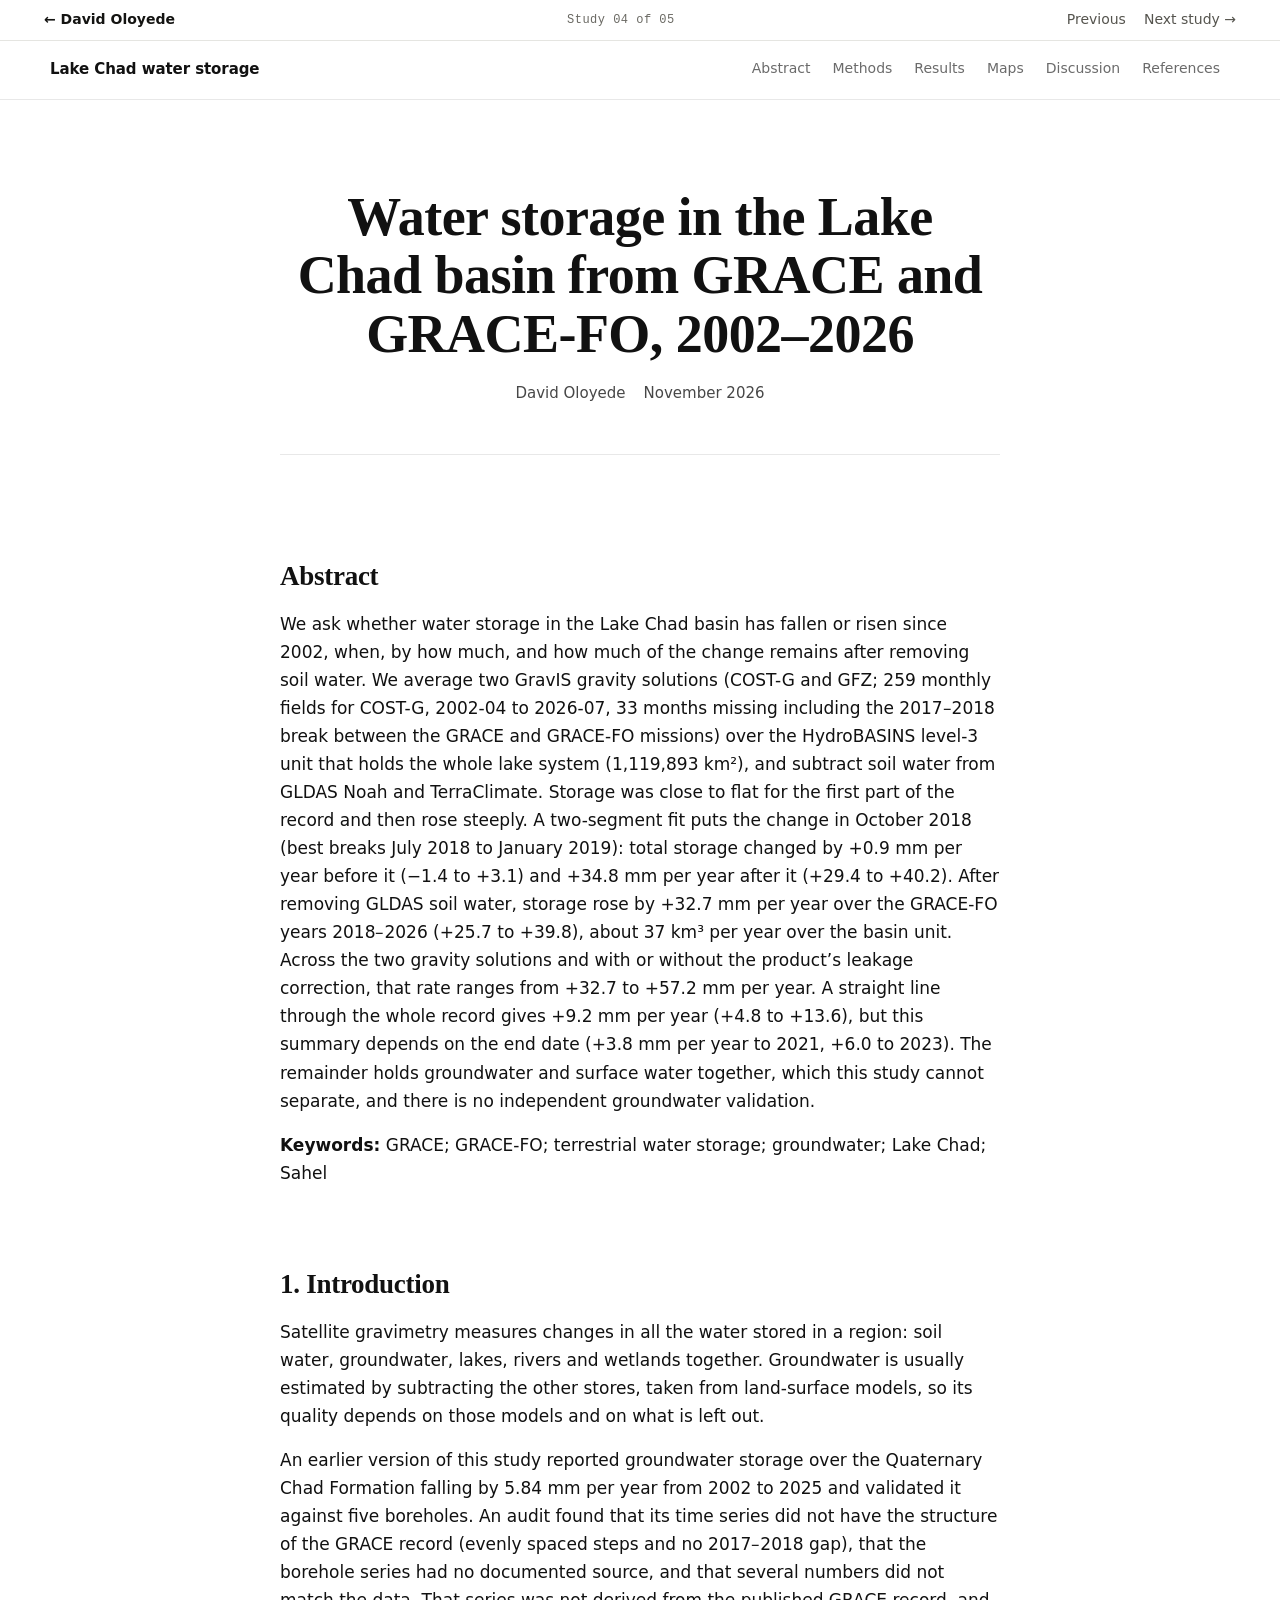
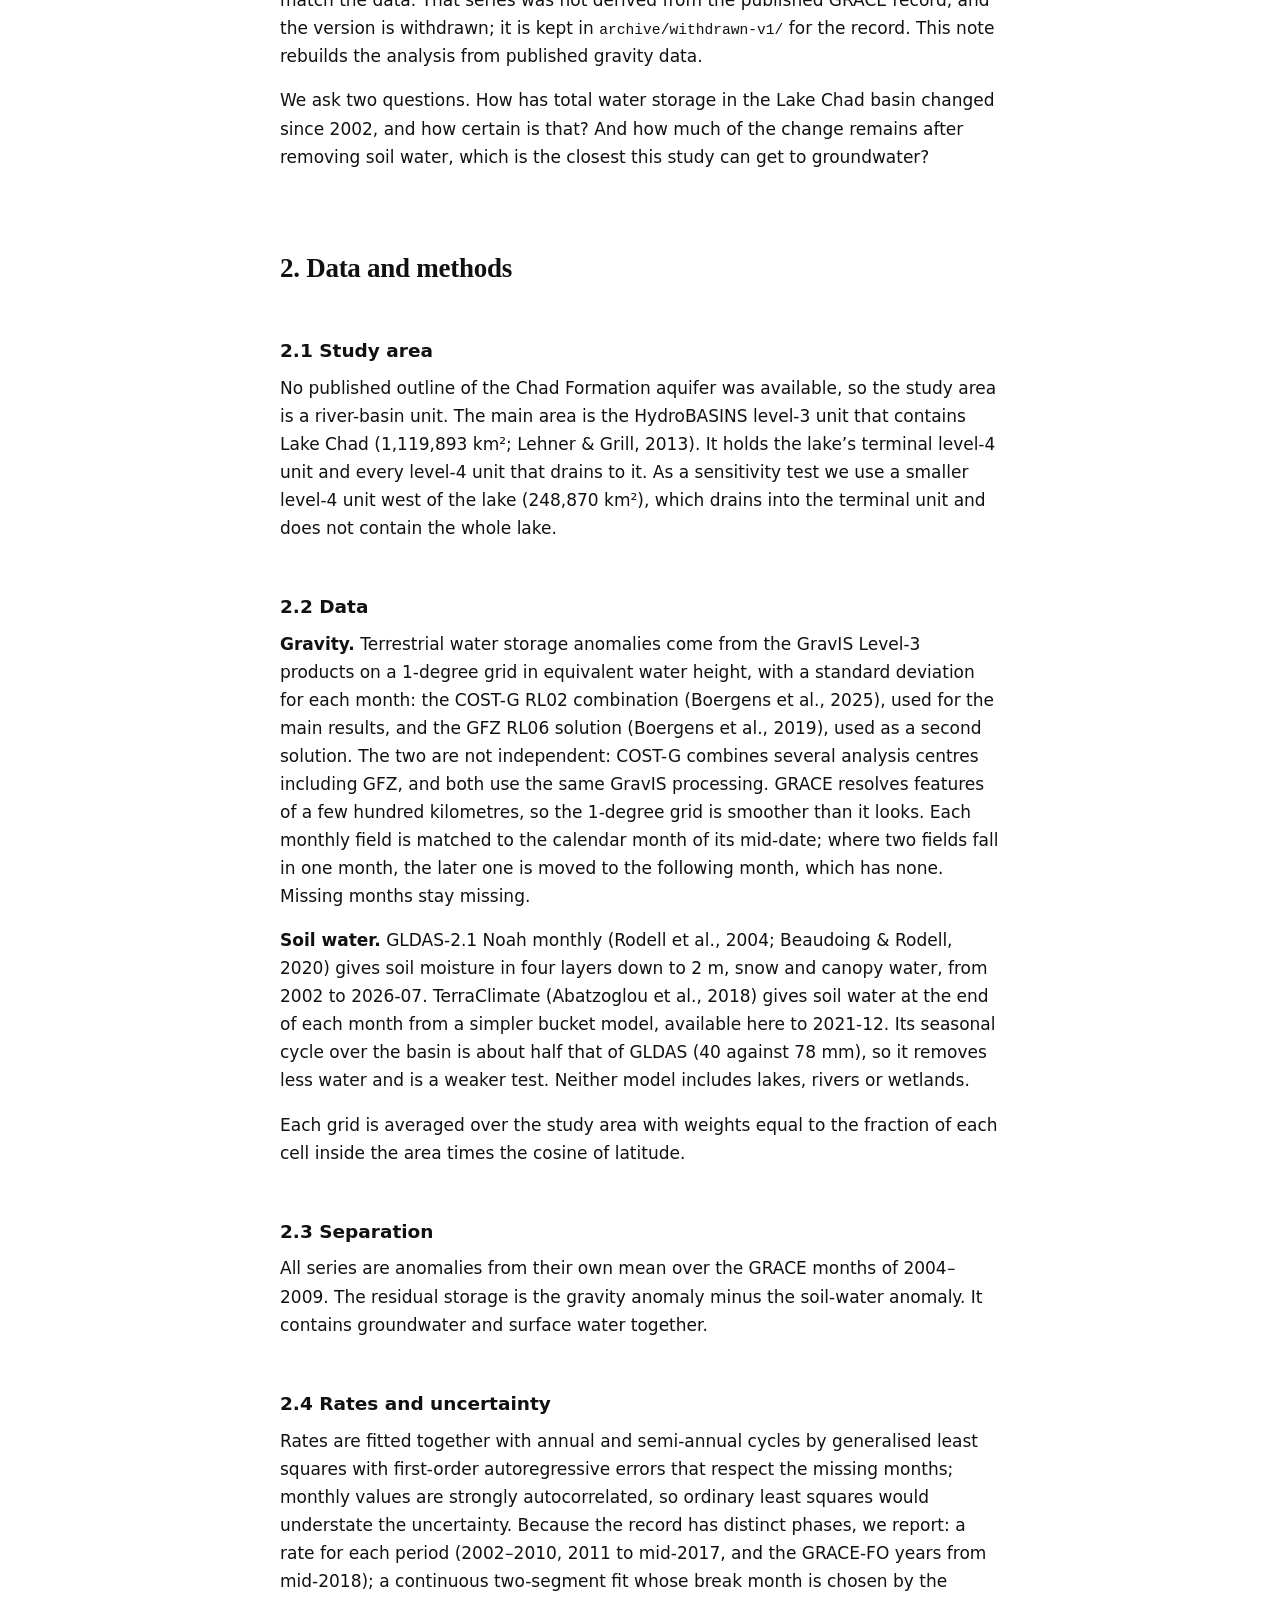
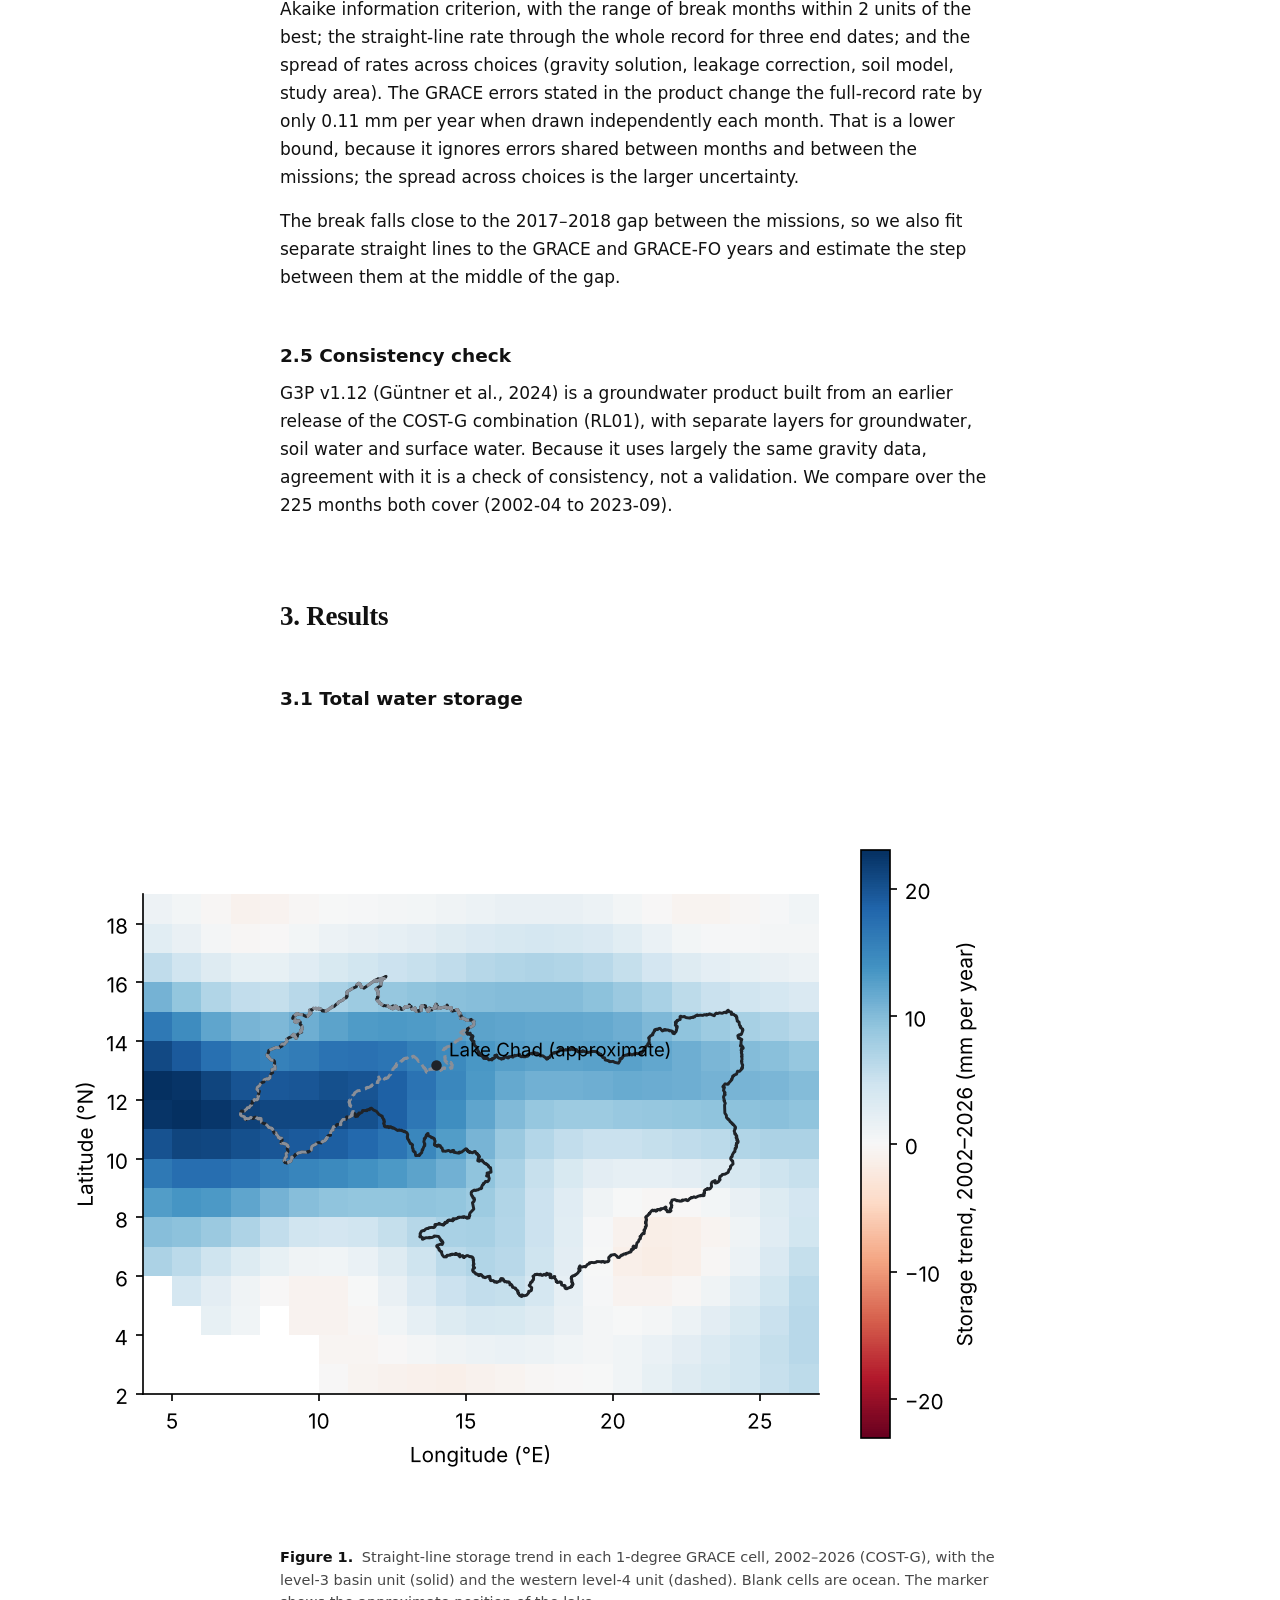
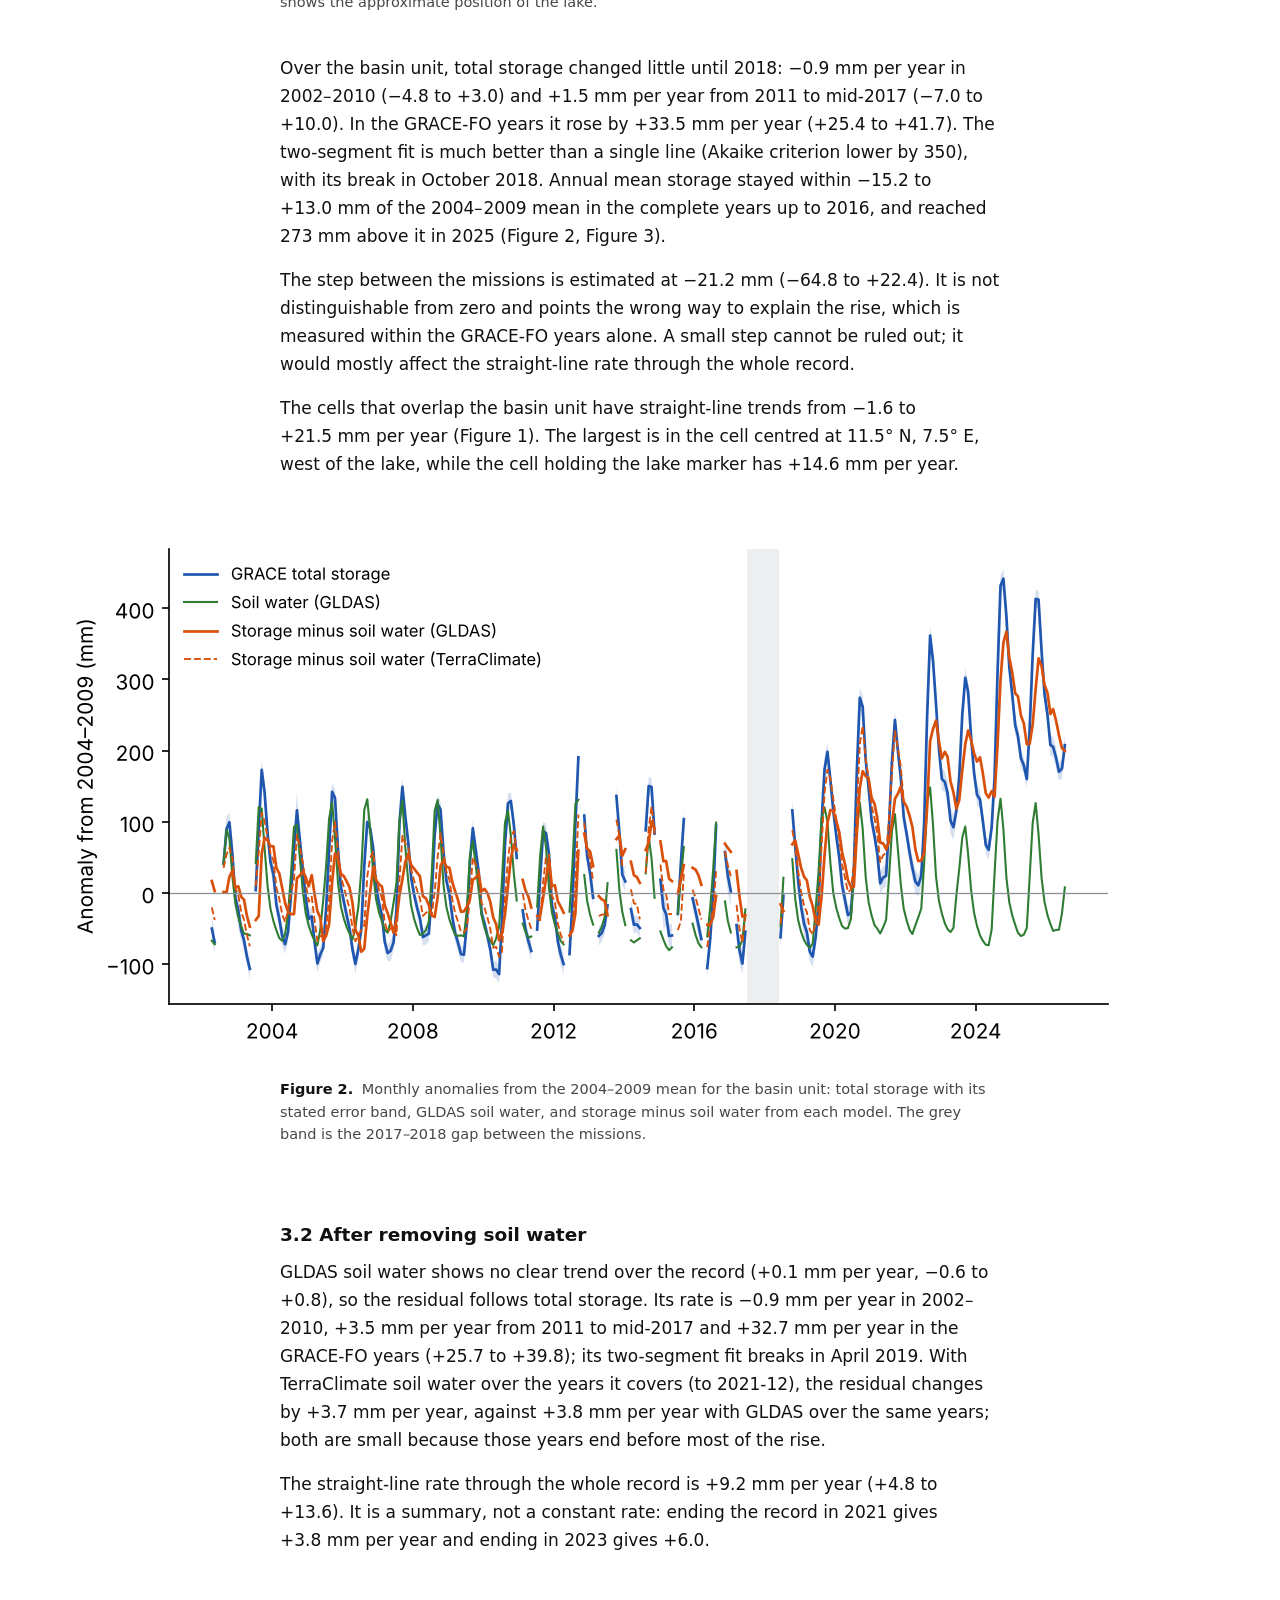
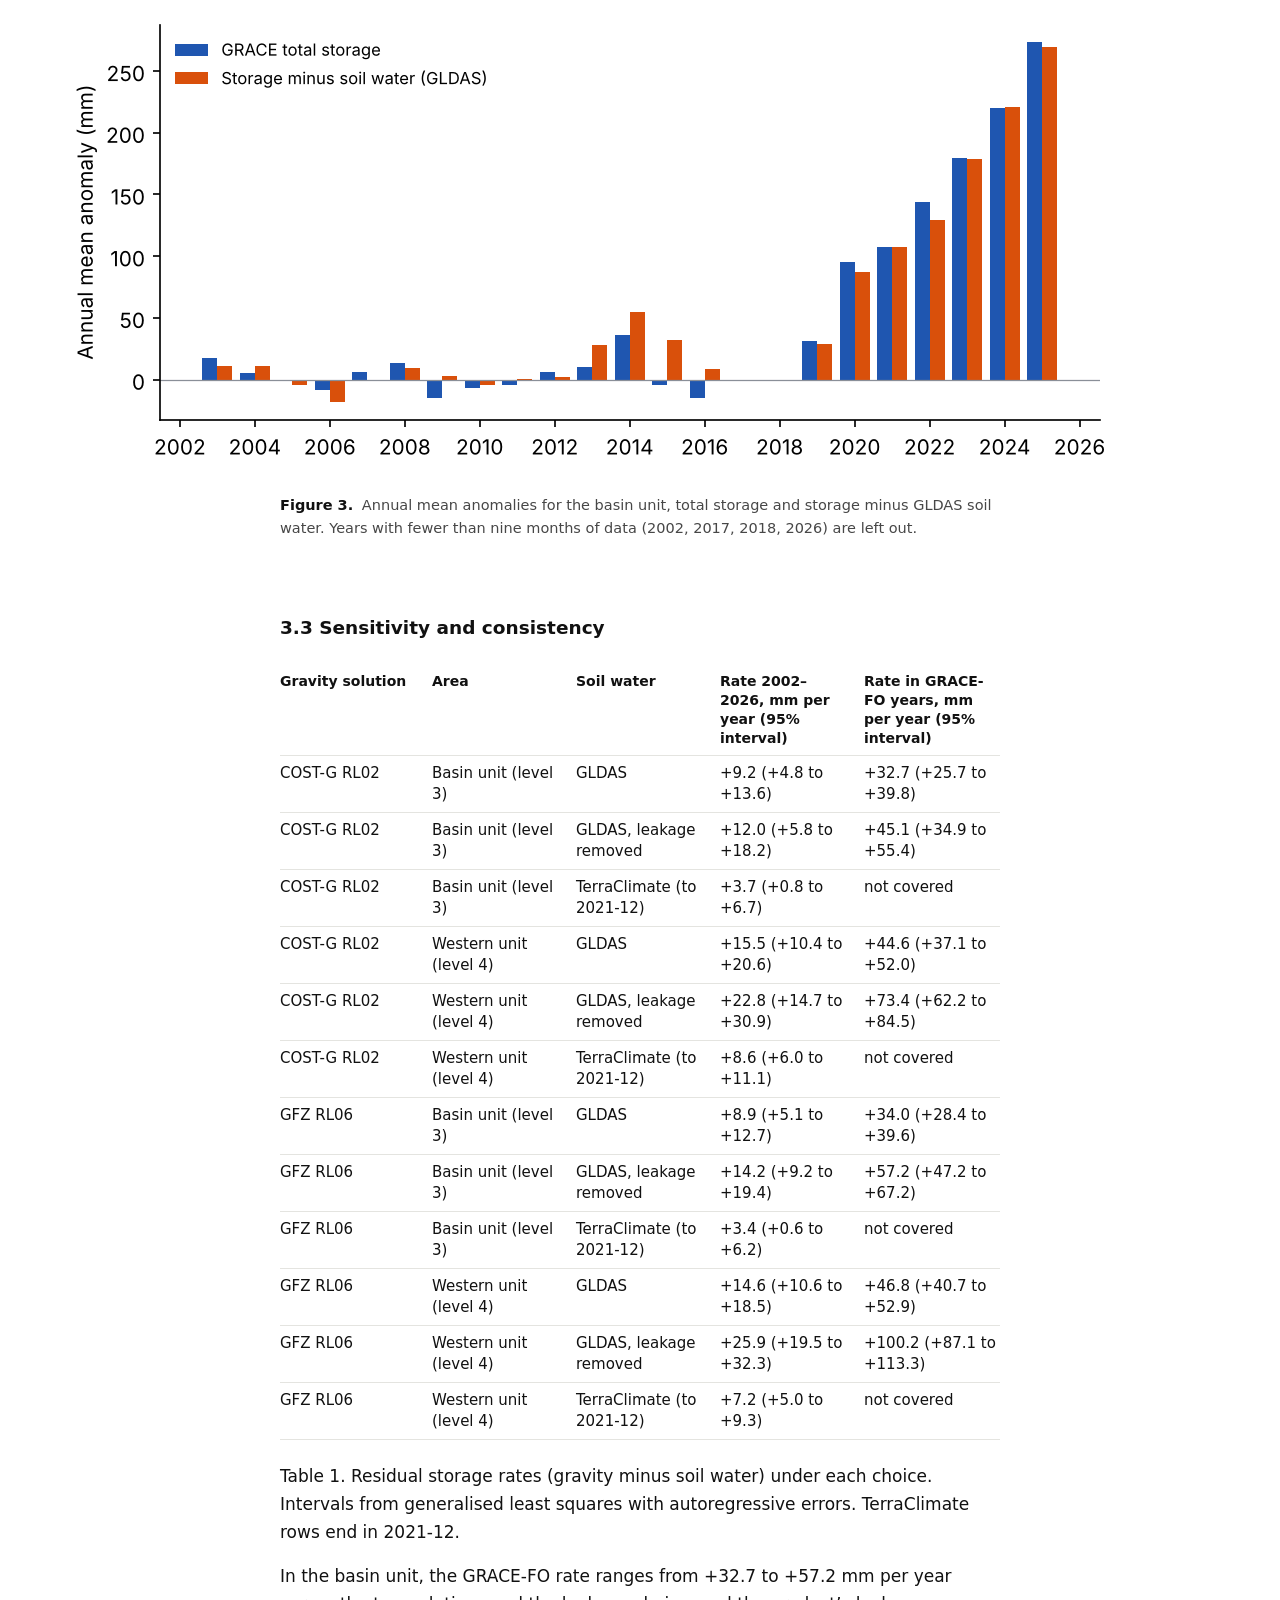
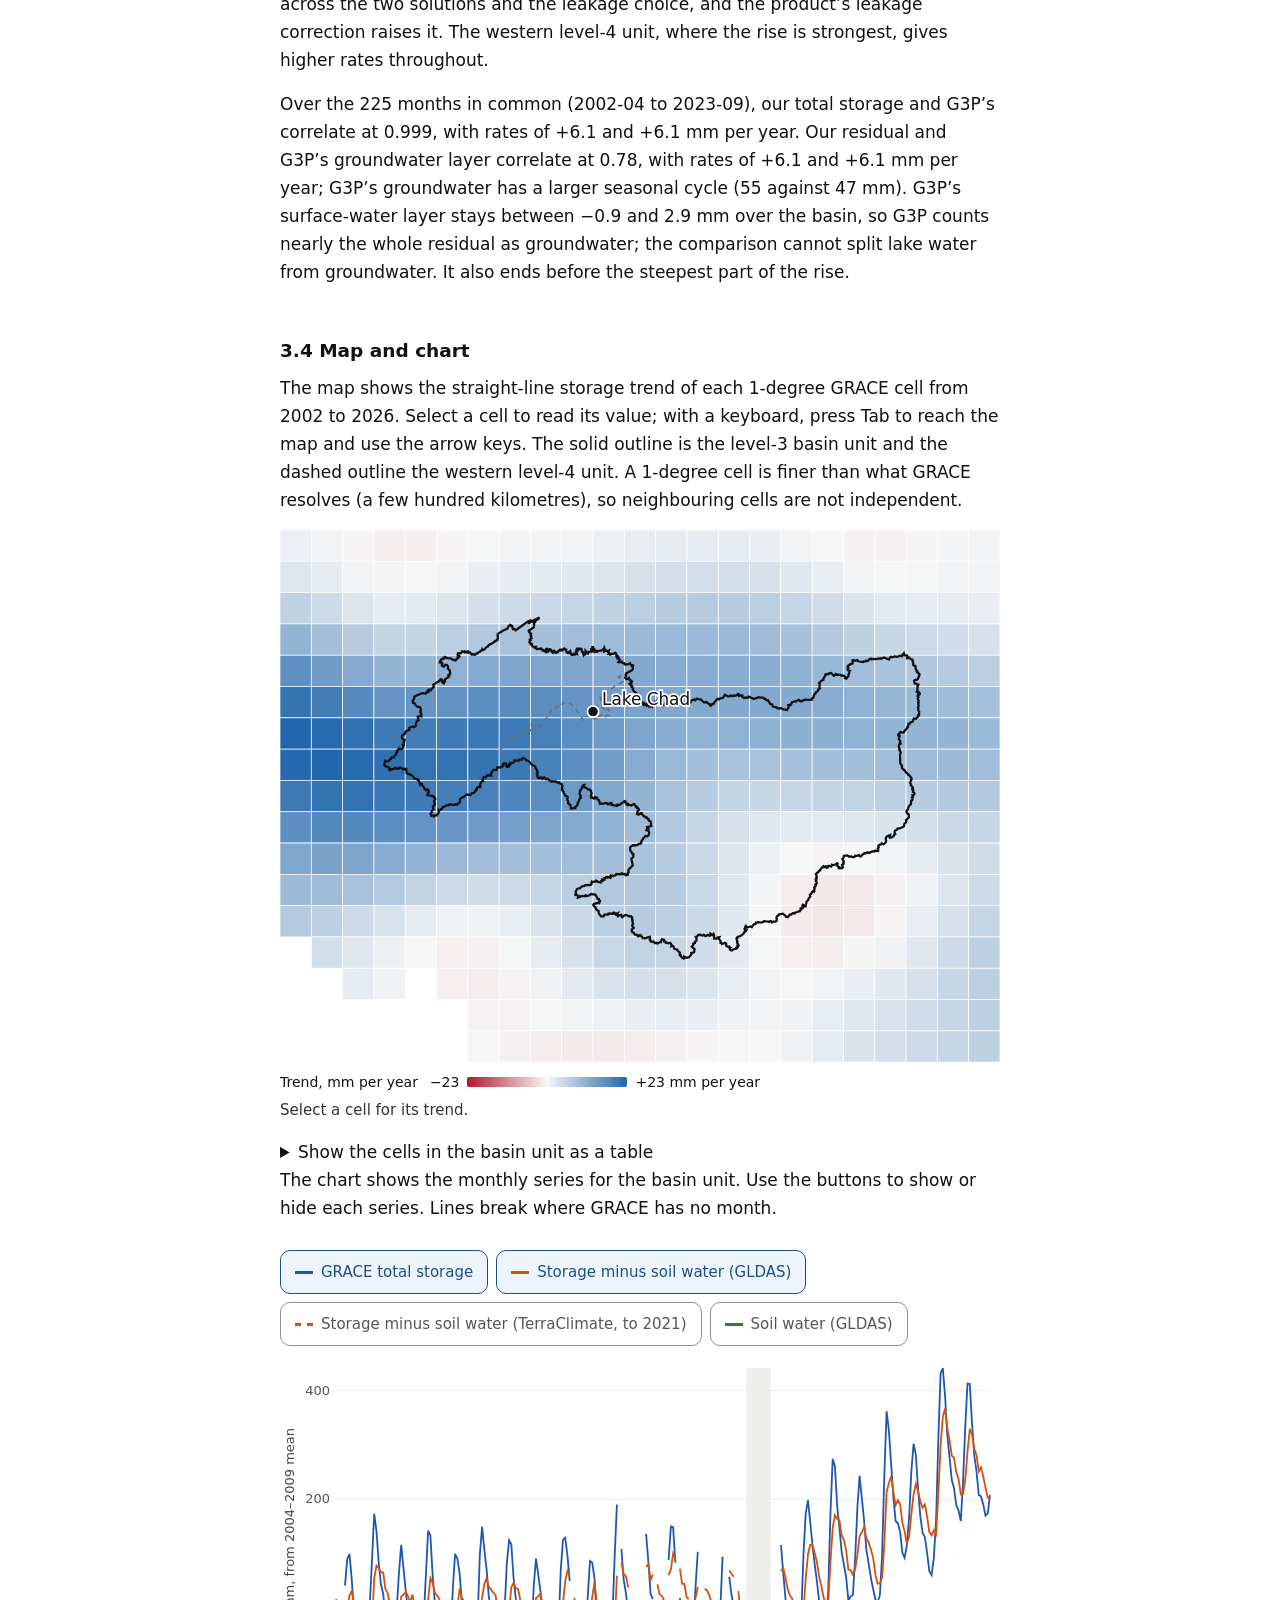
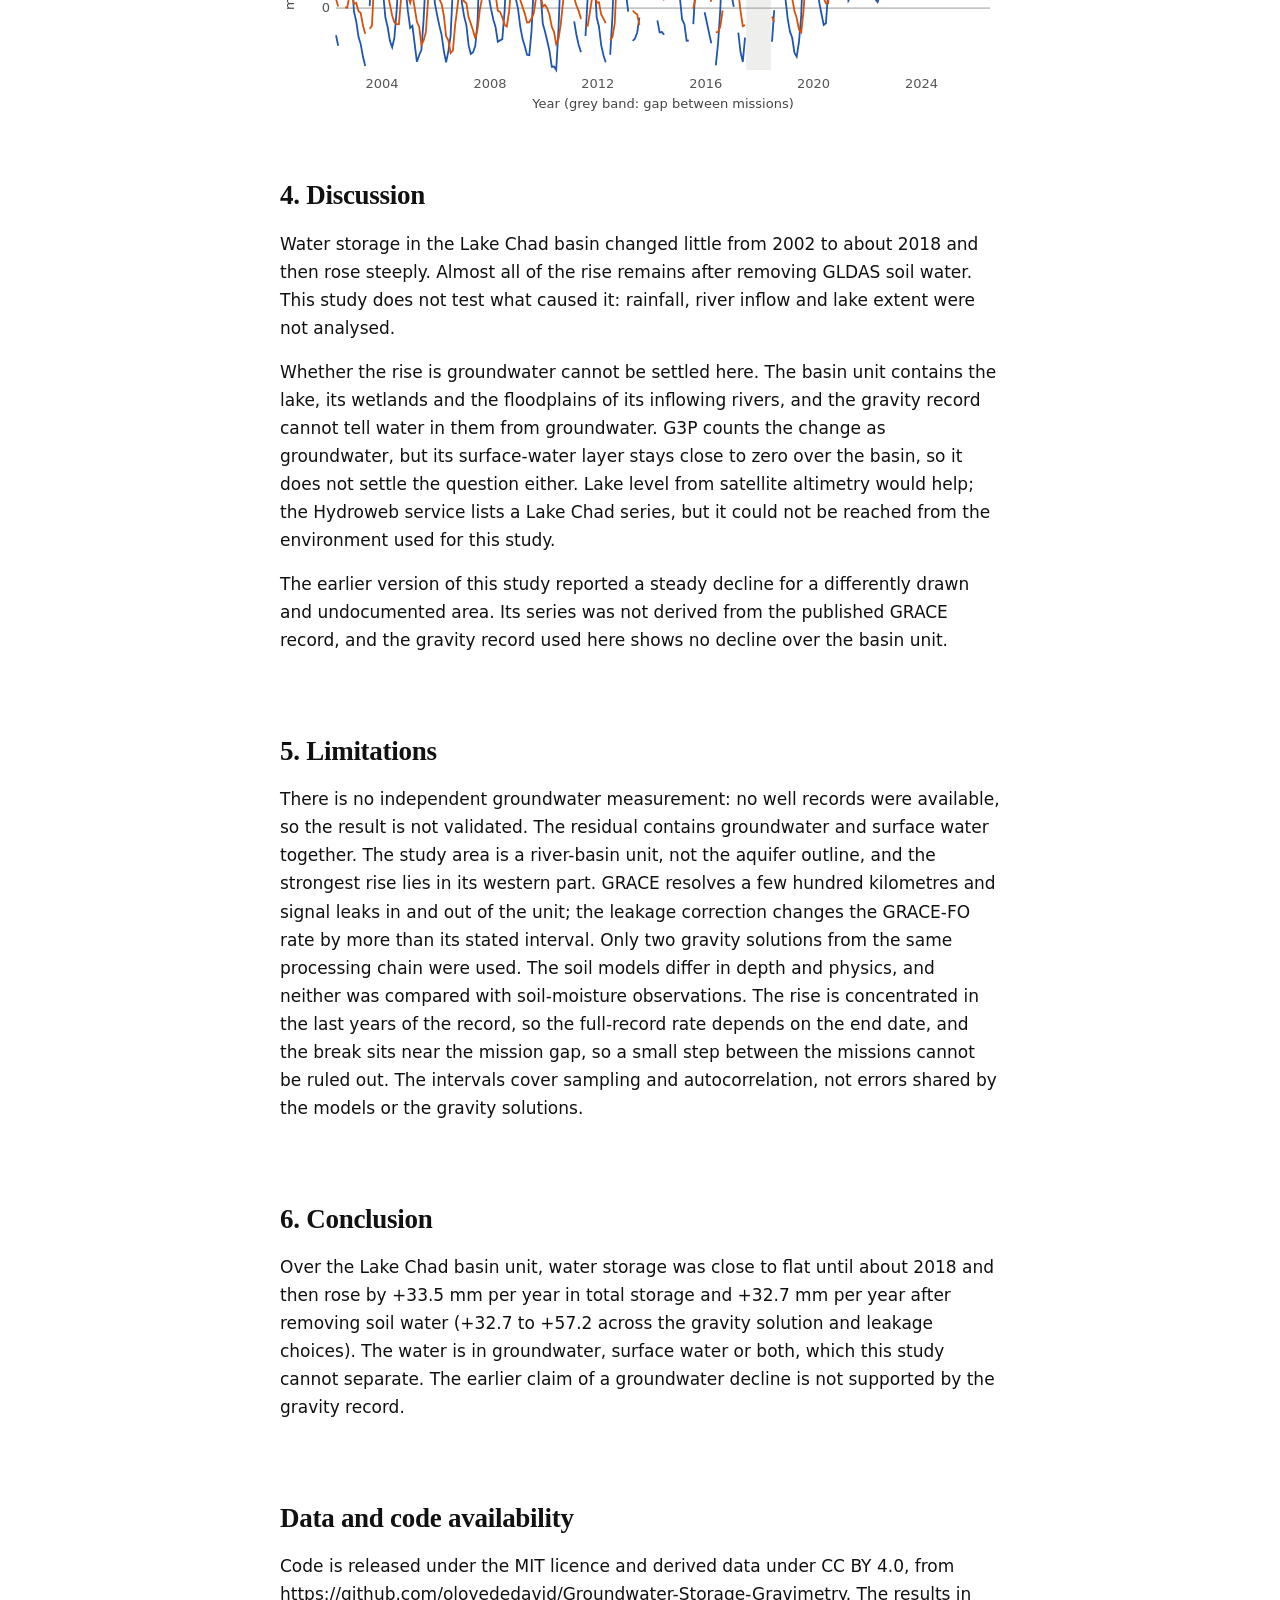
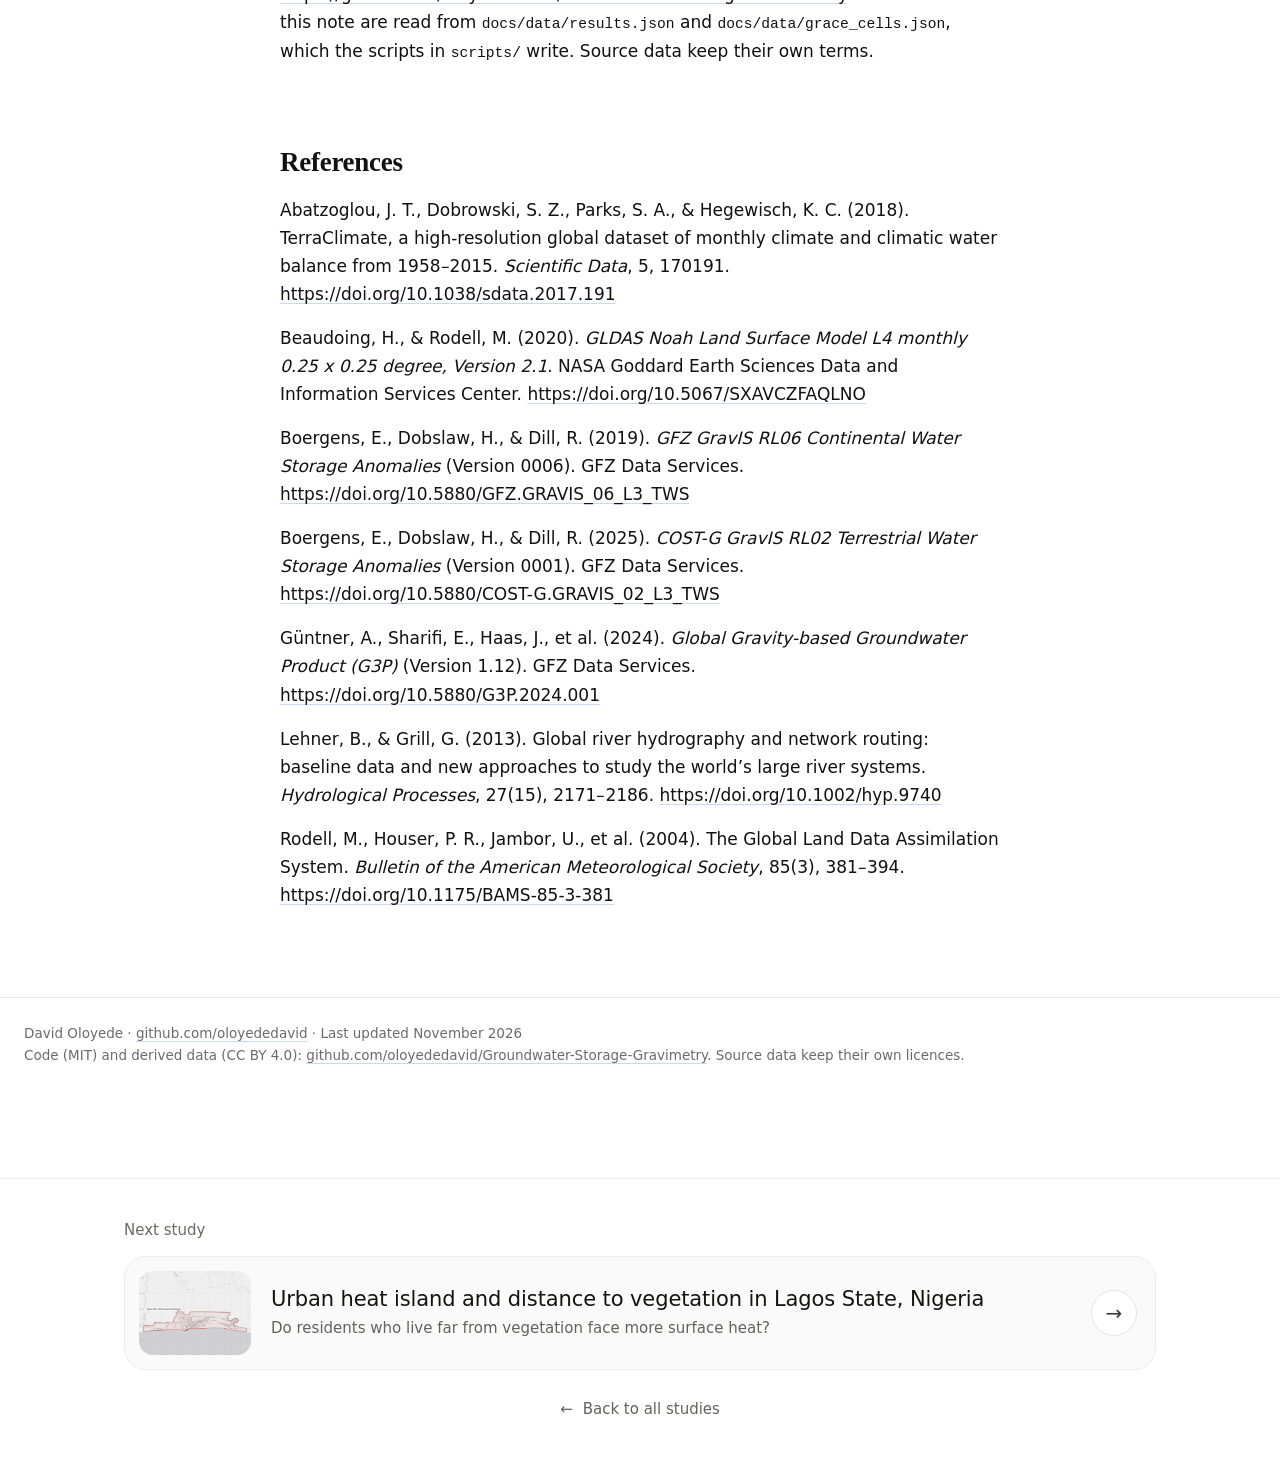
==== commit a521388f: "Section 3.4 heading names the map, matching the Maps link" ====
--- a/docs/index.html
+++ b/docs/index.html
@@ -6,6 +6,7 @@
     <meta name="color-scheme" content="only light">
     <title>Water storage in the Lake Chad basin from GRACE and GRACE-FO,
 2002–2026</title>
+<link rel="canonical" href="https://oloyededavid.github.io/Groundwater-Storage-Gravimetry/">
 <meta property="og:type" content="article">
 <meta property="og:title" content="Water storage in the Lake Chad basin from GRACE and GRACE-FO,
 2002–2026">
@@ -371,7 +372,7 @@
 and 2.9 mm over the basin, so G3P counts nearly the whole residual as
 groundwater; the comparison cannot split lake water from groundwater. It
 also ends before the steepest part of the rise.</p>
-<h3 id="explore">3.4 Explore the data</h3>
+<h3 id="explore">3.4 Map and chart</h3>
 <p>The map shows the straight-line storage trend of each 1-degree GRACE cell from 2002 to 2026. Select a cell to read its value; with a keyboard, press Tab to reach the map and use the arrow keys. The solid outline is the level-3 basin unit and the dashed outline the western level-4 unit. A 1-degree cell is finer than what GRACE resolves (a few hundred kilometres), so neighbouring cells are not independent.</p>
 <div id="gr-map" class="gr-map"></div>
 <div class="gr-legend"><span class="gr-legend-title">Trend, mm per year</span><span id="gr-lim-lo"></span><span id="gr-bar" class="gr-bar" aria-hidden="true"></span><span id="gr-lim-hi"></span></div>
@@ -465,6 +466,7 @@
 </main>
 
 <footer>
+    <p>David Oloyede · <a href="https://github.com/oloyededavid">github.com/oloyededavid</a> · Last updated November 2026</p>
     <p>Code (MIT) and derived data (CC BY 4.0): <a href="https://github.com/oloyededavid/Groundwater-Storage-Gravimetry">github.com/oloyededavid/Groundwater-Storage-Gravimetry</a>. Source data keep their own licences.</p>
 </footer>
 <script src="assets/explore.js"></script>
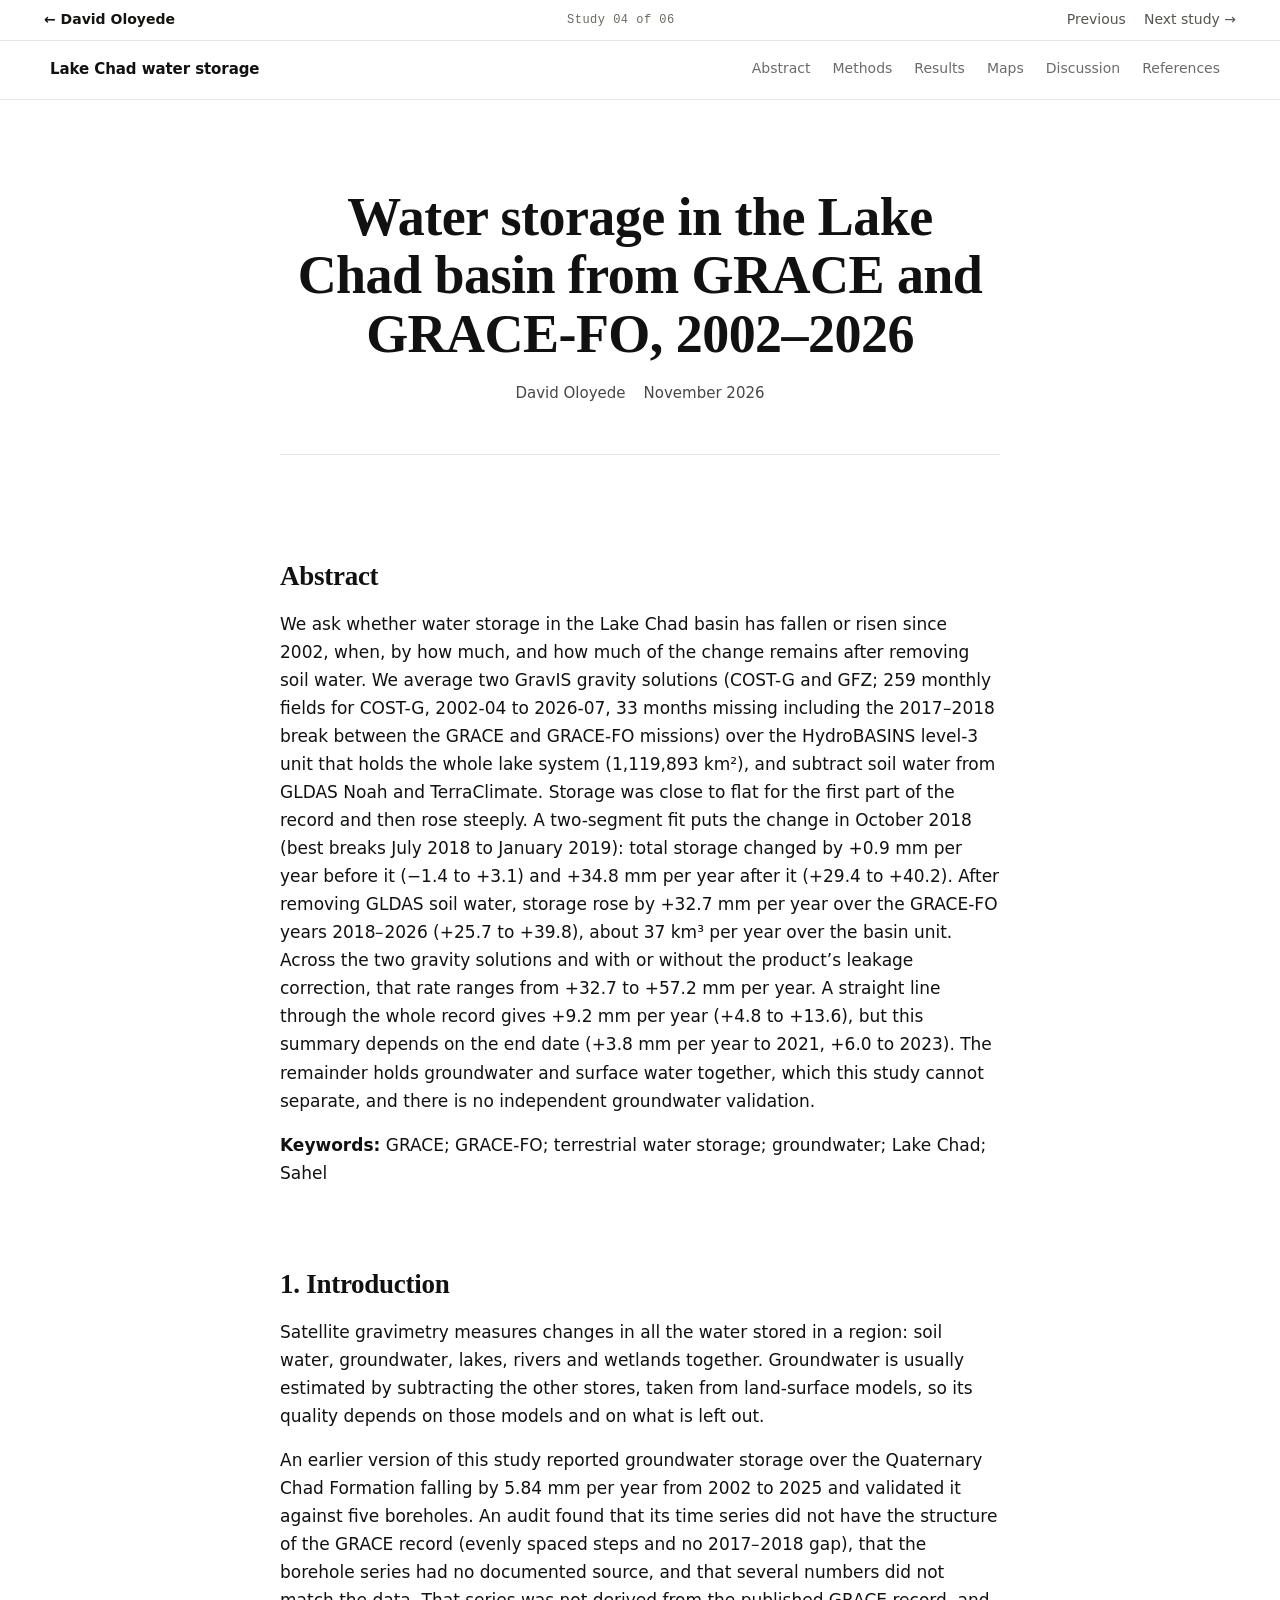
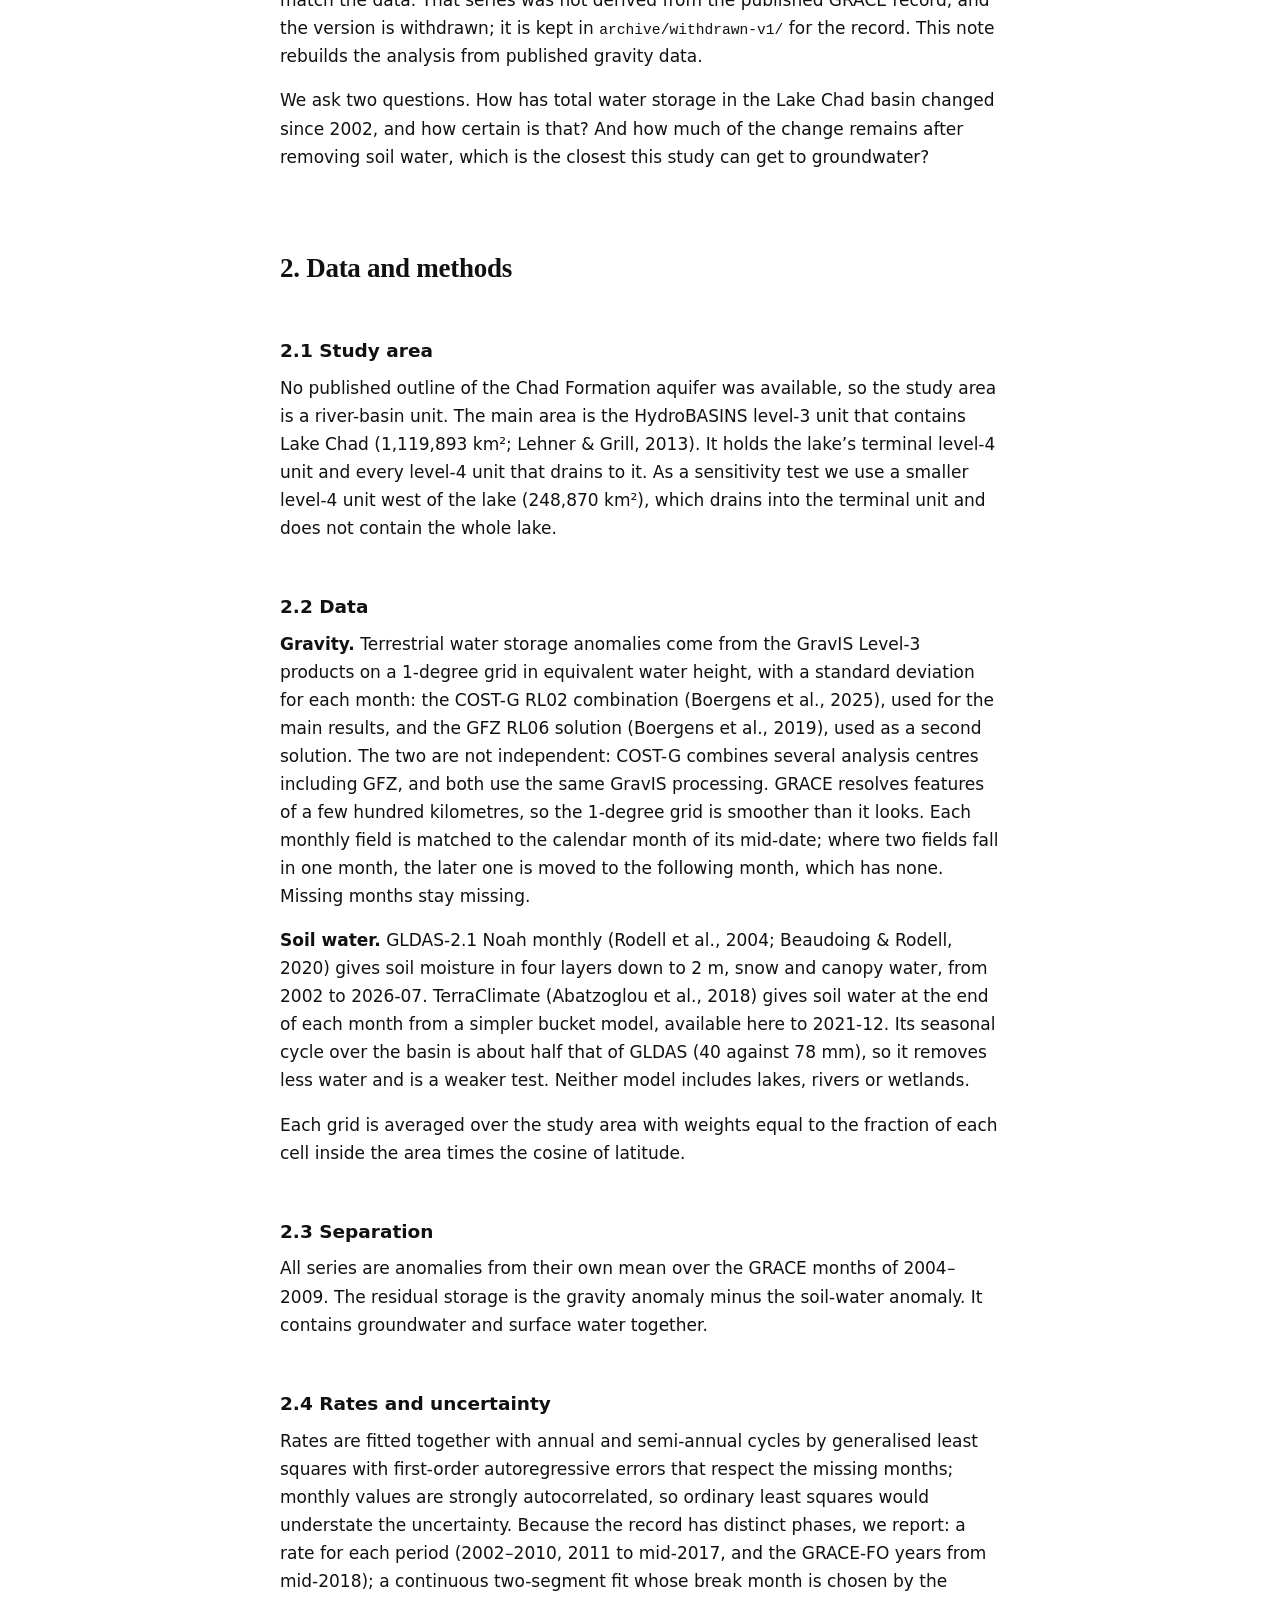
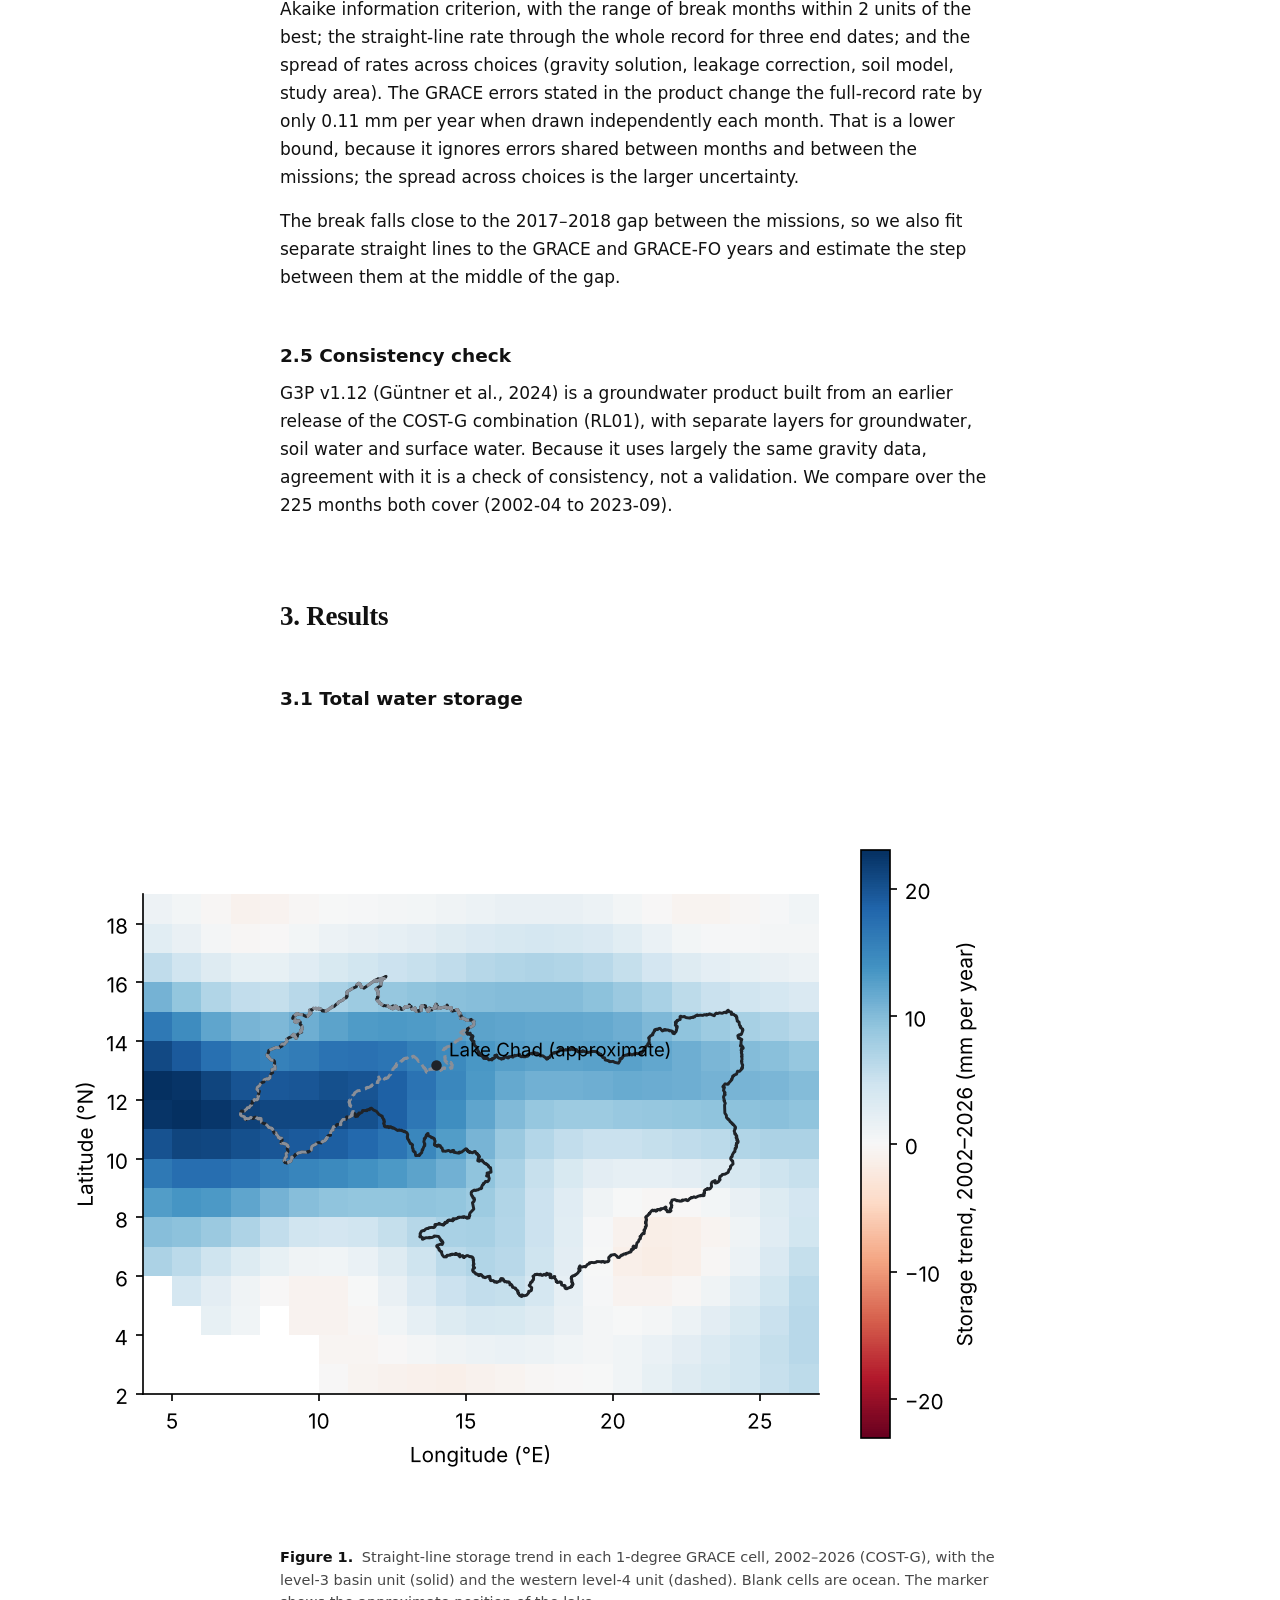
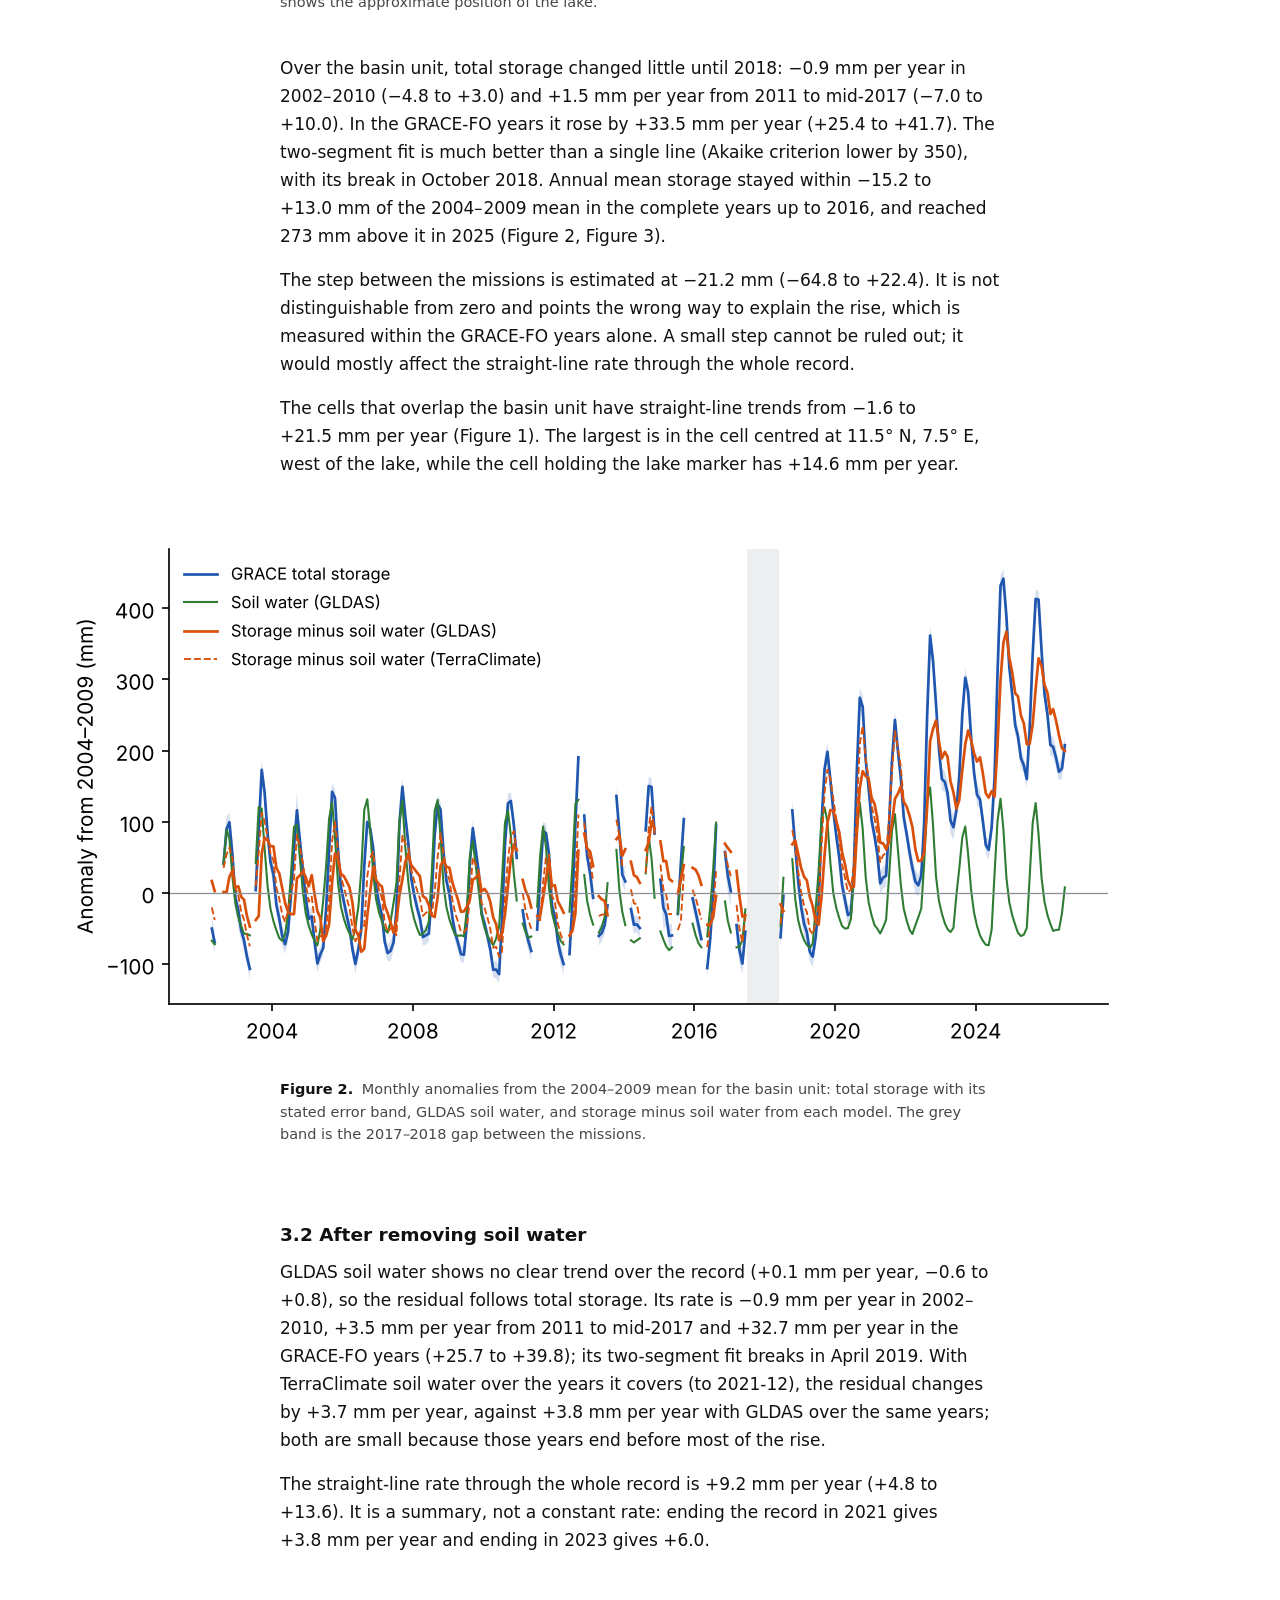
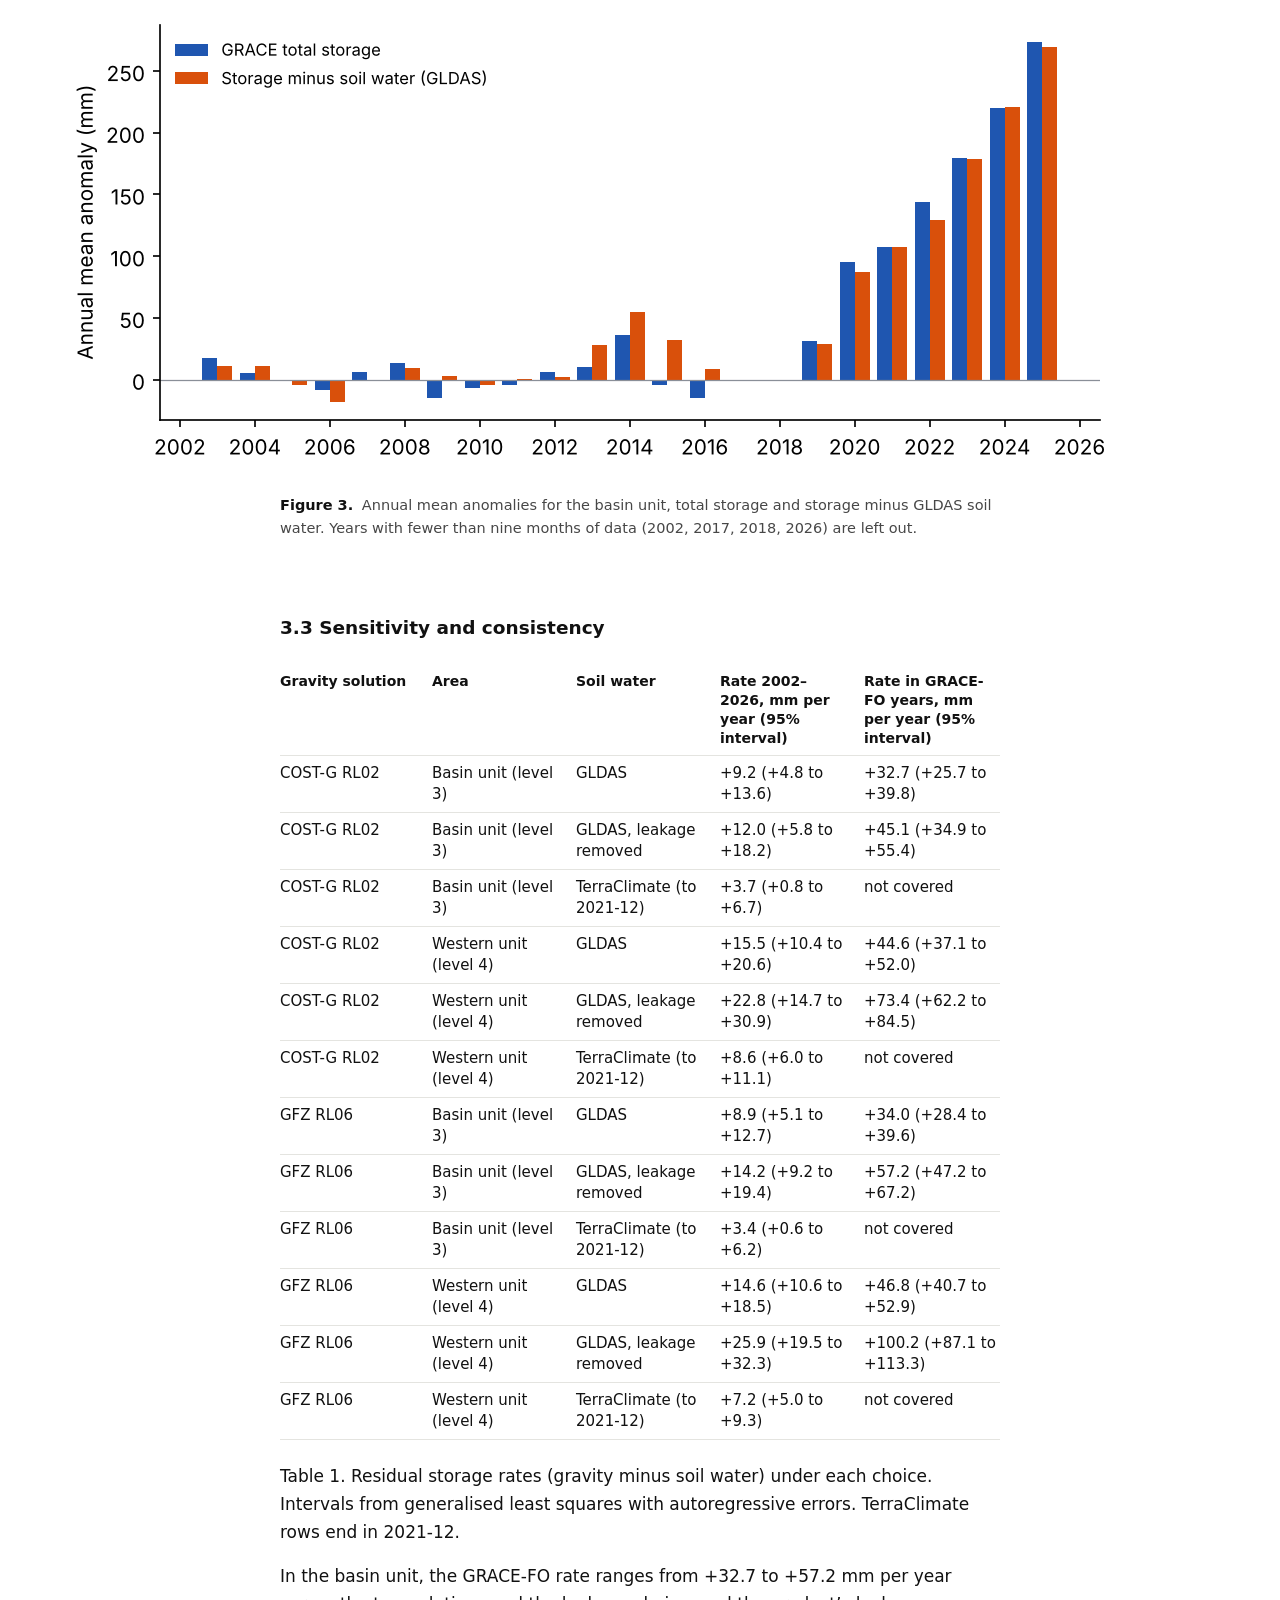
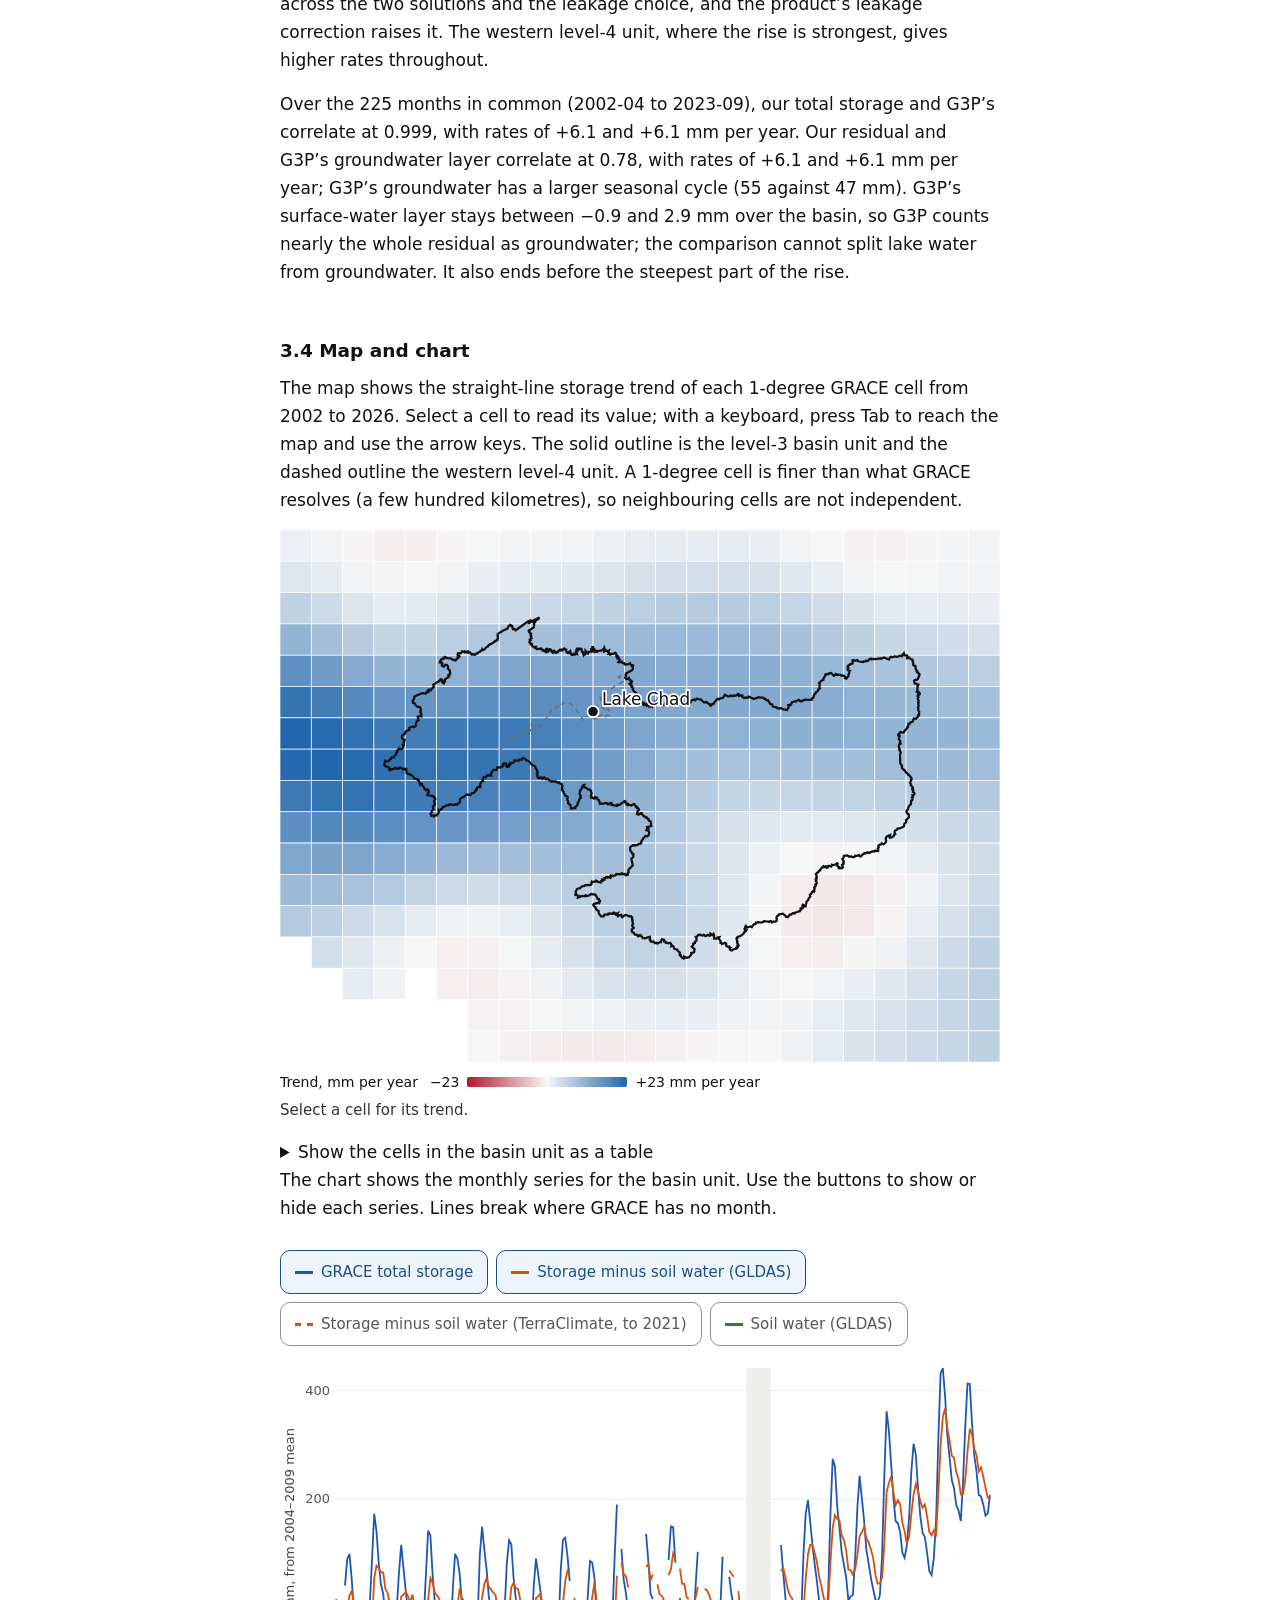
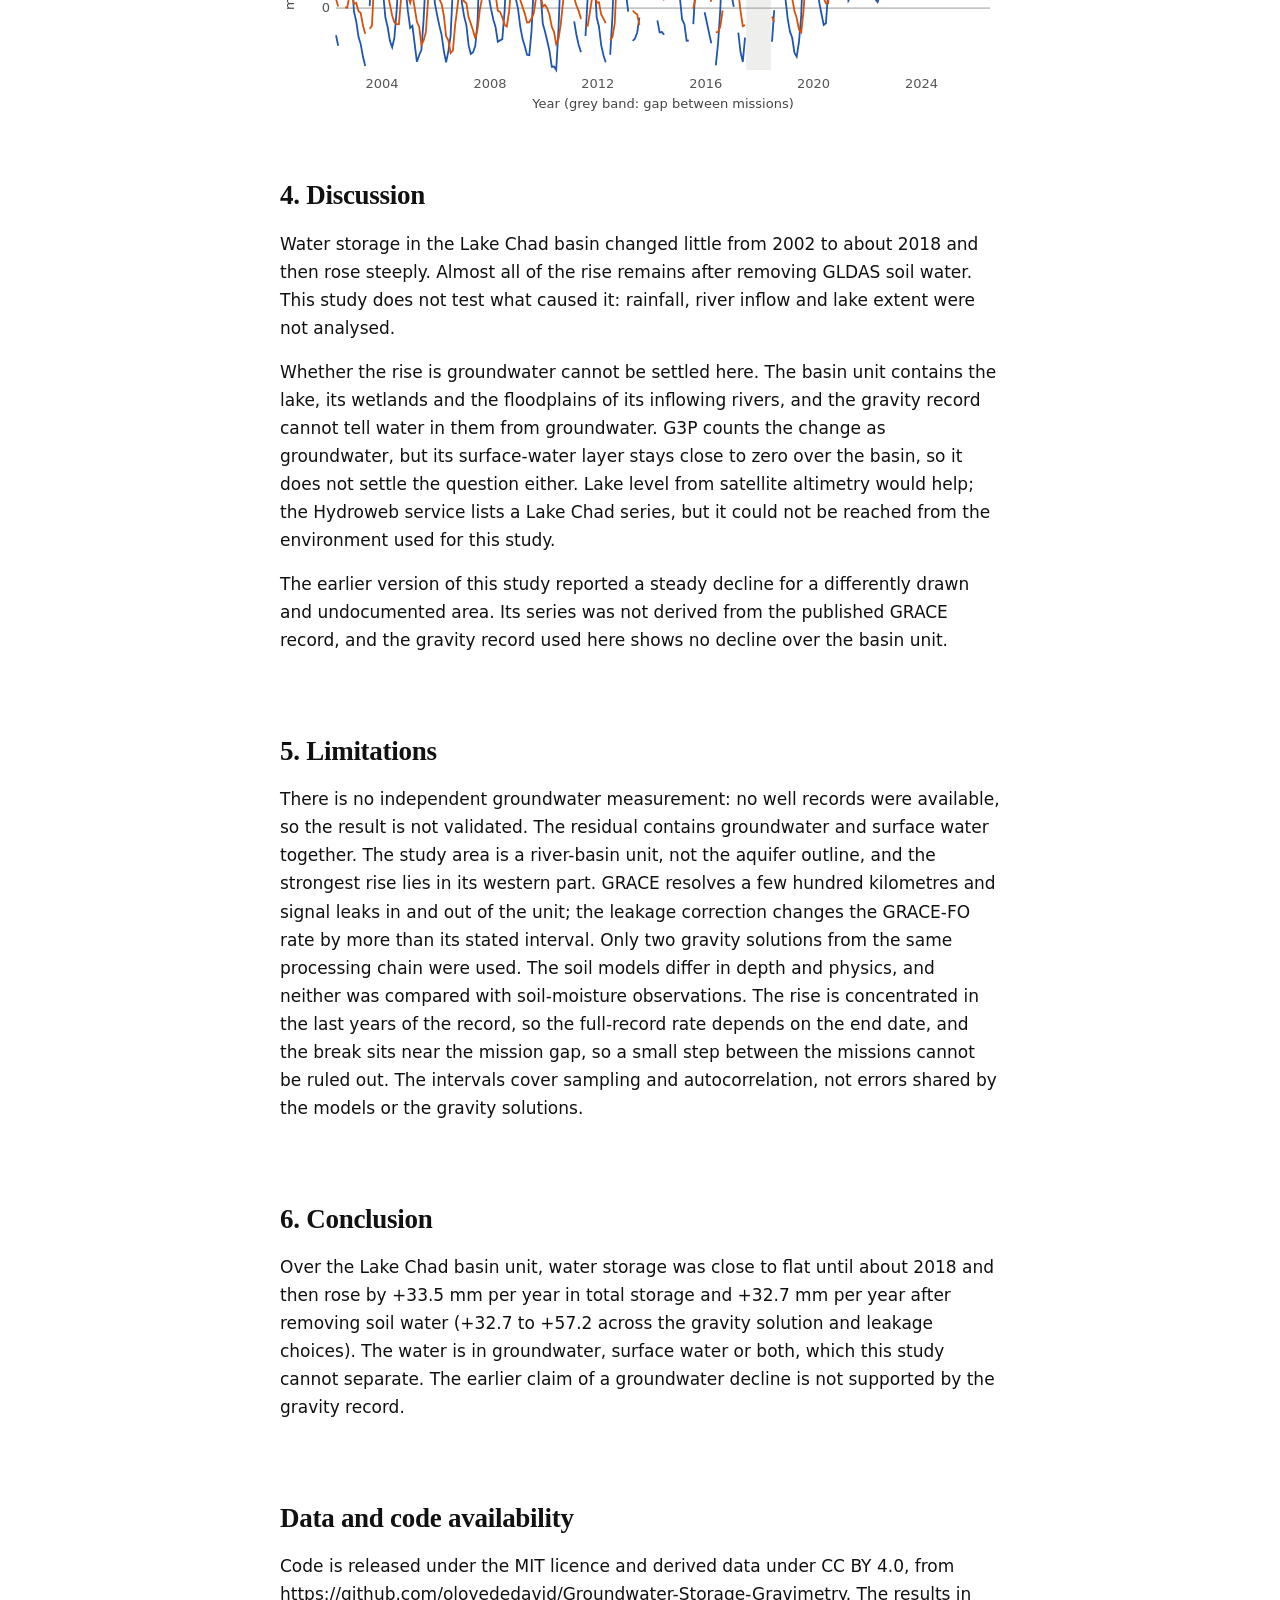
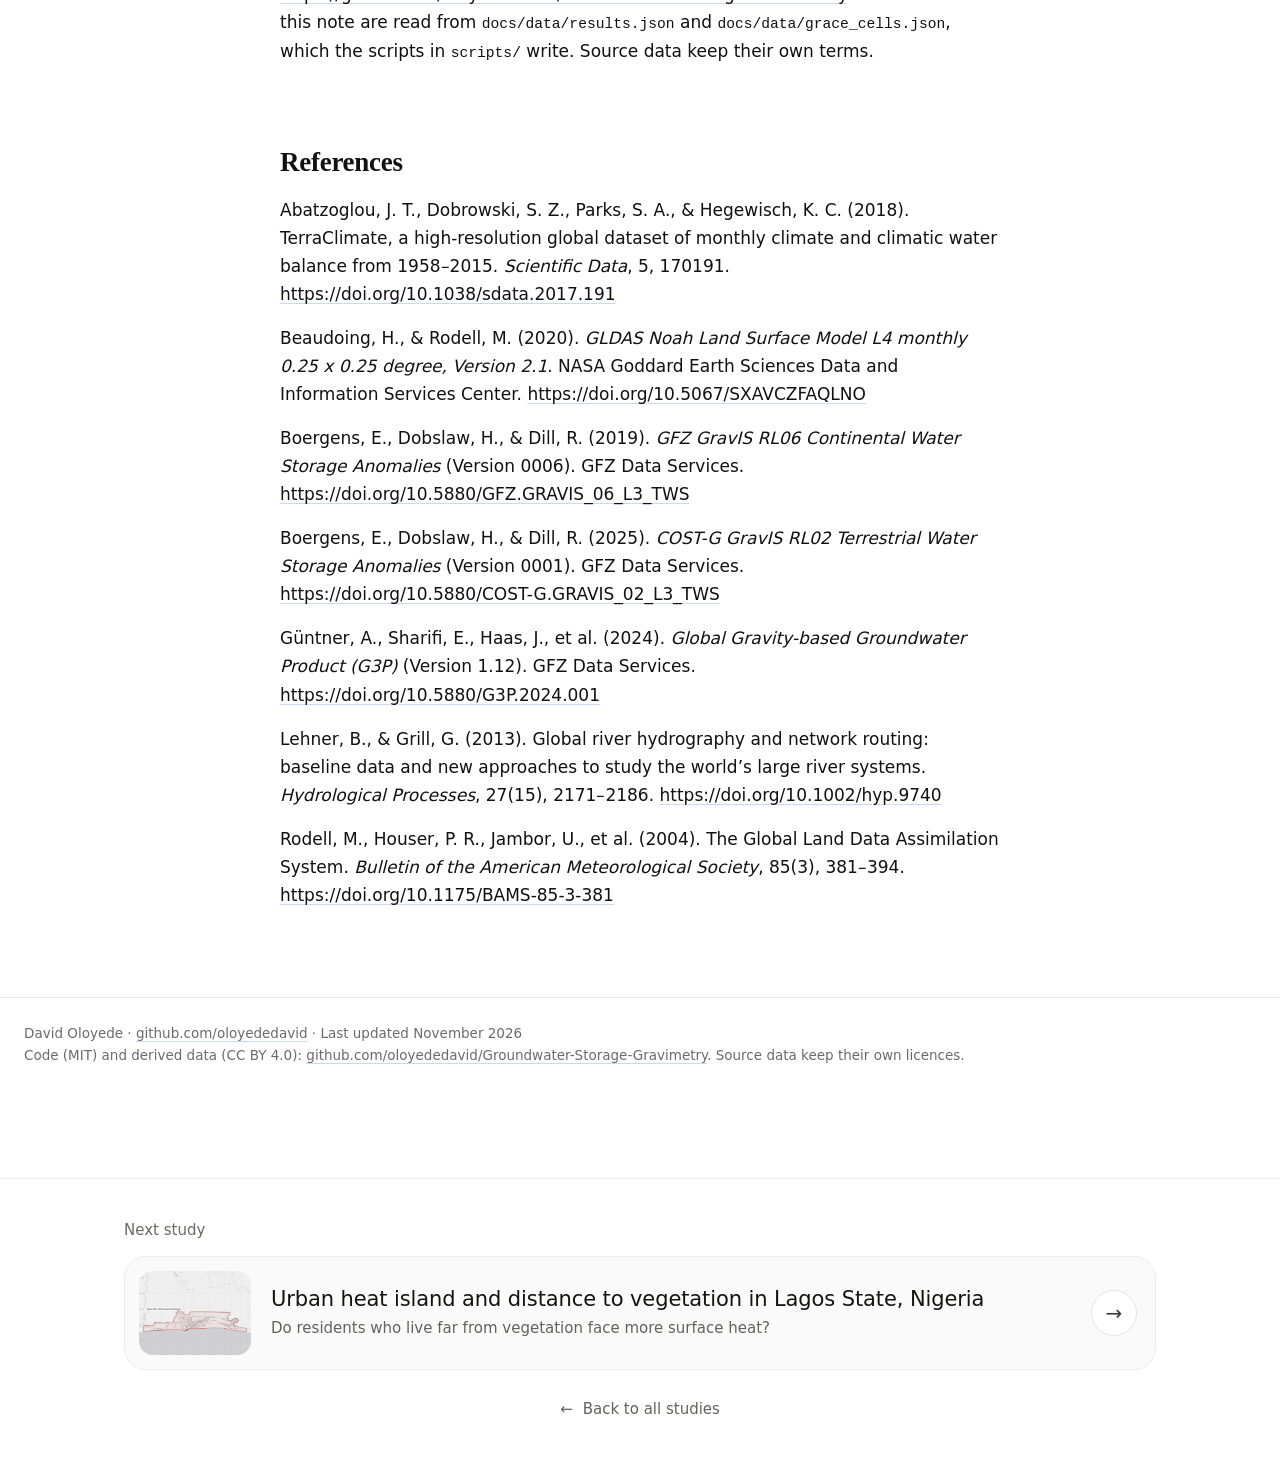
==== commit 5fcb12d4: "Study bar: six studies, Lekki–Epe groundwater added after Lagos" ====
--- a/docs/index.html
+++ b/docs/index.html
@@ -53,7 +53,7 @@
 .sn-back:hover{color:#141412}
 @media (max-width:620px){.sn-media{width:72px;height:72px}.sn-t span{display:none}.sn-pos{display:none}}
 @media (prefers-reduced-motion:reduce){.sn-media img,.sn-arrow{transition:none}}
-</style><nav class="sn-bar" aria-label="Portfolio"><div class="sn-in"><a class="sn-home" href="https://oloyededavid.github.io/geospatial-rs-portfolio/">← David Oloyede</a><span class="sn-pos">Study 04 of 05</span><span class="sn-pn"><a href="https://oloyededavid.github.io/Oueme-Ogun-Groundwater-Recharge/" title="Testing a satellite water balance for groundwater recharge in tropical basement catchments, 2018–2024">Previous</a><a href="https://oloyededavid.github.io/Lagos-Urban-Heat-Analytics/" title="Urban heat island and distance to vegetation in Lagos State, Nigeria, 2020–2024">Next study →</a></span></div></nav><!-- study-bar:end -->
+</style><nav class="sn-bar" aria-label="Portfolio"><div class="sn-in"><a class="sn-home" href="https://oloyededavid.github.io/geospatial-rs-portfolio/">← David Oloyede</a><span class="sn-pos">Study 04 of 06</span><span class="sn-pn"><a href="https://oloyededavid.github.io/Oueme-Ogun-Groundwater-Recharge/" title="Testing a satellite water balance for groundwater recharge in tropical basement catchments, 2018–2024">Previous</a><a href="https://oloyededavid.github.io/Lagos-Urban-Heat-Analytics/" title="Urban heat island and distance to vegetation in Lagos State, Nigeria, 2020–2024">Next study →</a></span></div></nav><!-- study-bar:end -->
 <nav class="skipnav" aria-label="Skip link"><a class="skip" href="#abstract">Skip to the abstract</a></nav>
 <noscript><p style="max-width:720px;margin:12px auto;padding:10px 14px;border:1px solid #d9d9d5;border-radius:6px;background:#fff;color:#141412;font:400 14px/1.5 system-ui,sans-serif">Turn on JavaScript to see the maps, charts and the numbers that are read from the data files. The text is readable without it.</p></noscript>
 <header class="site-header">
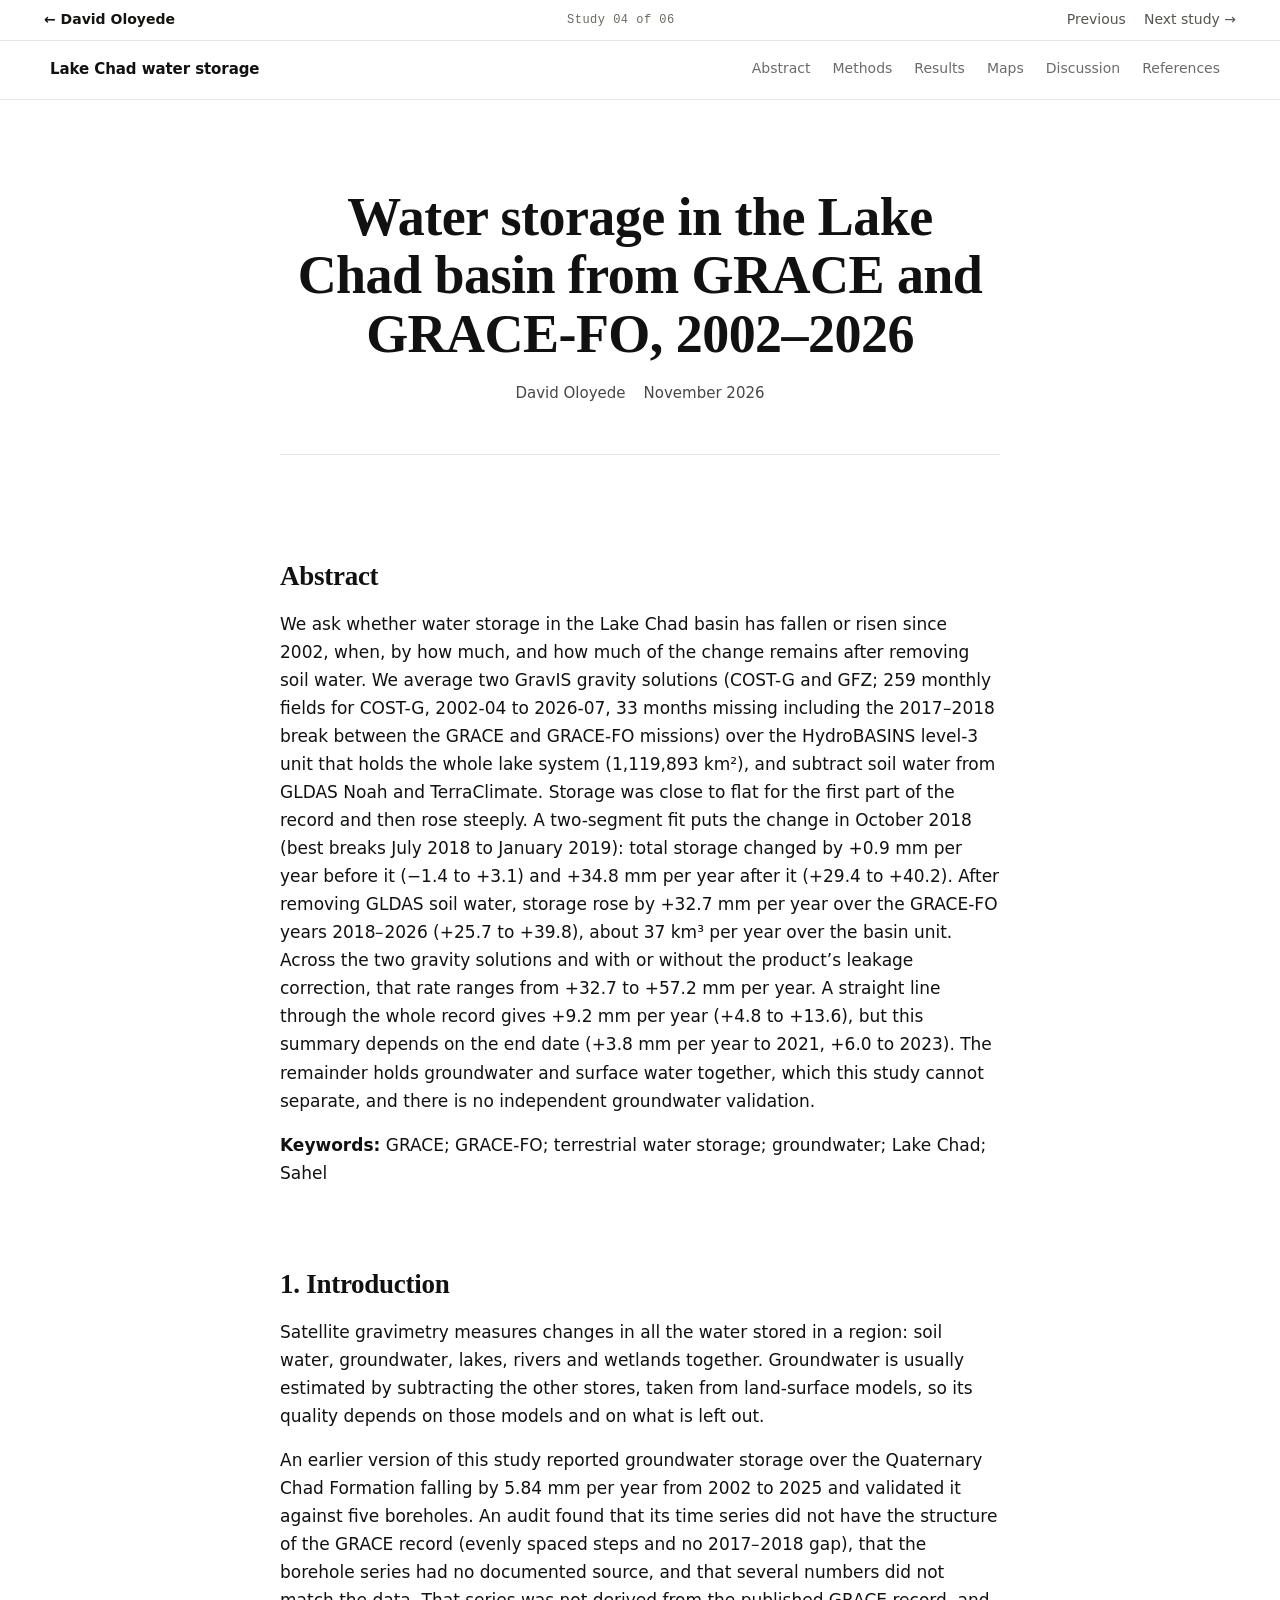
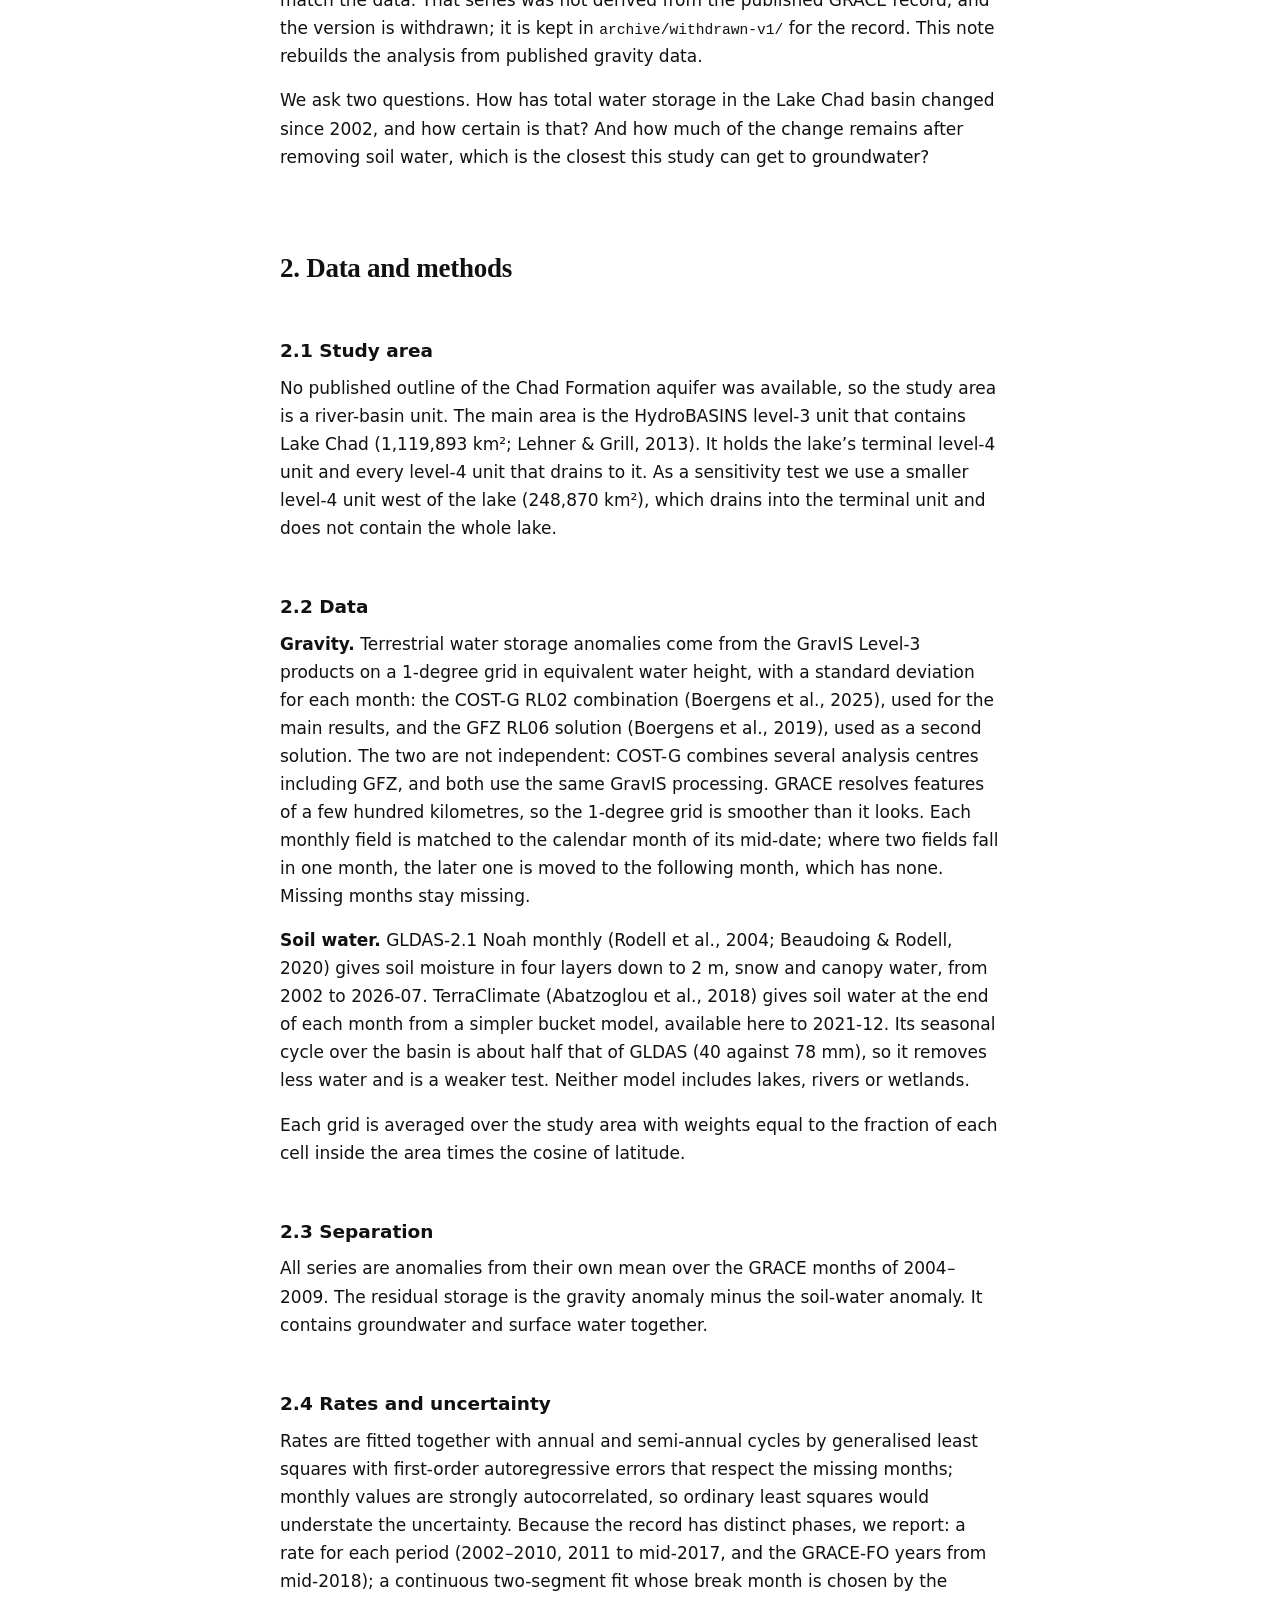
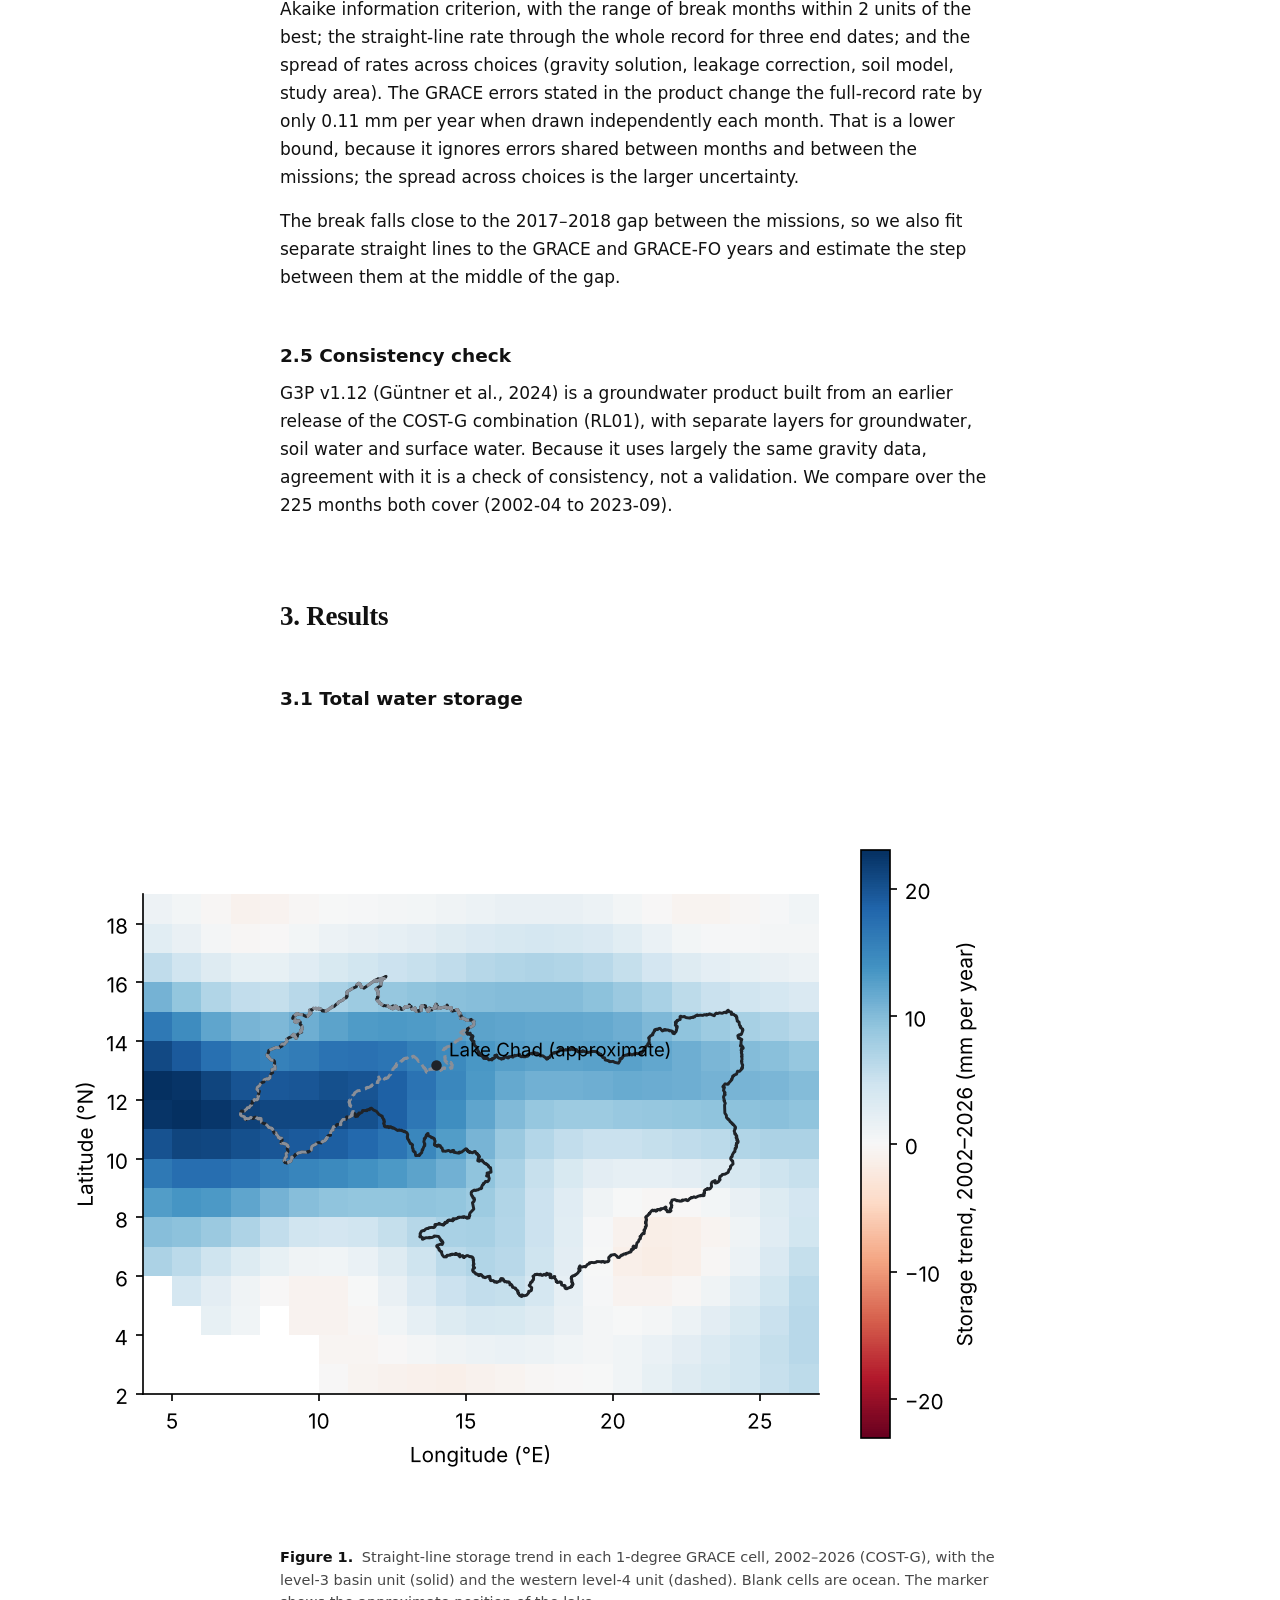
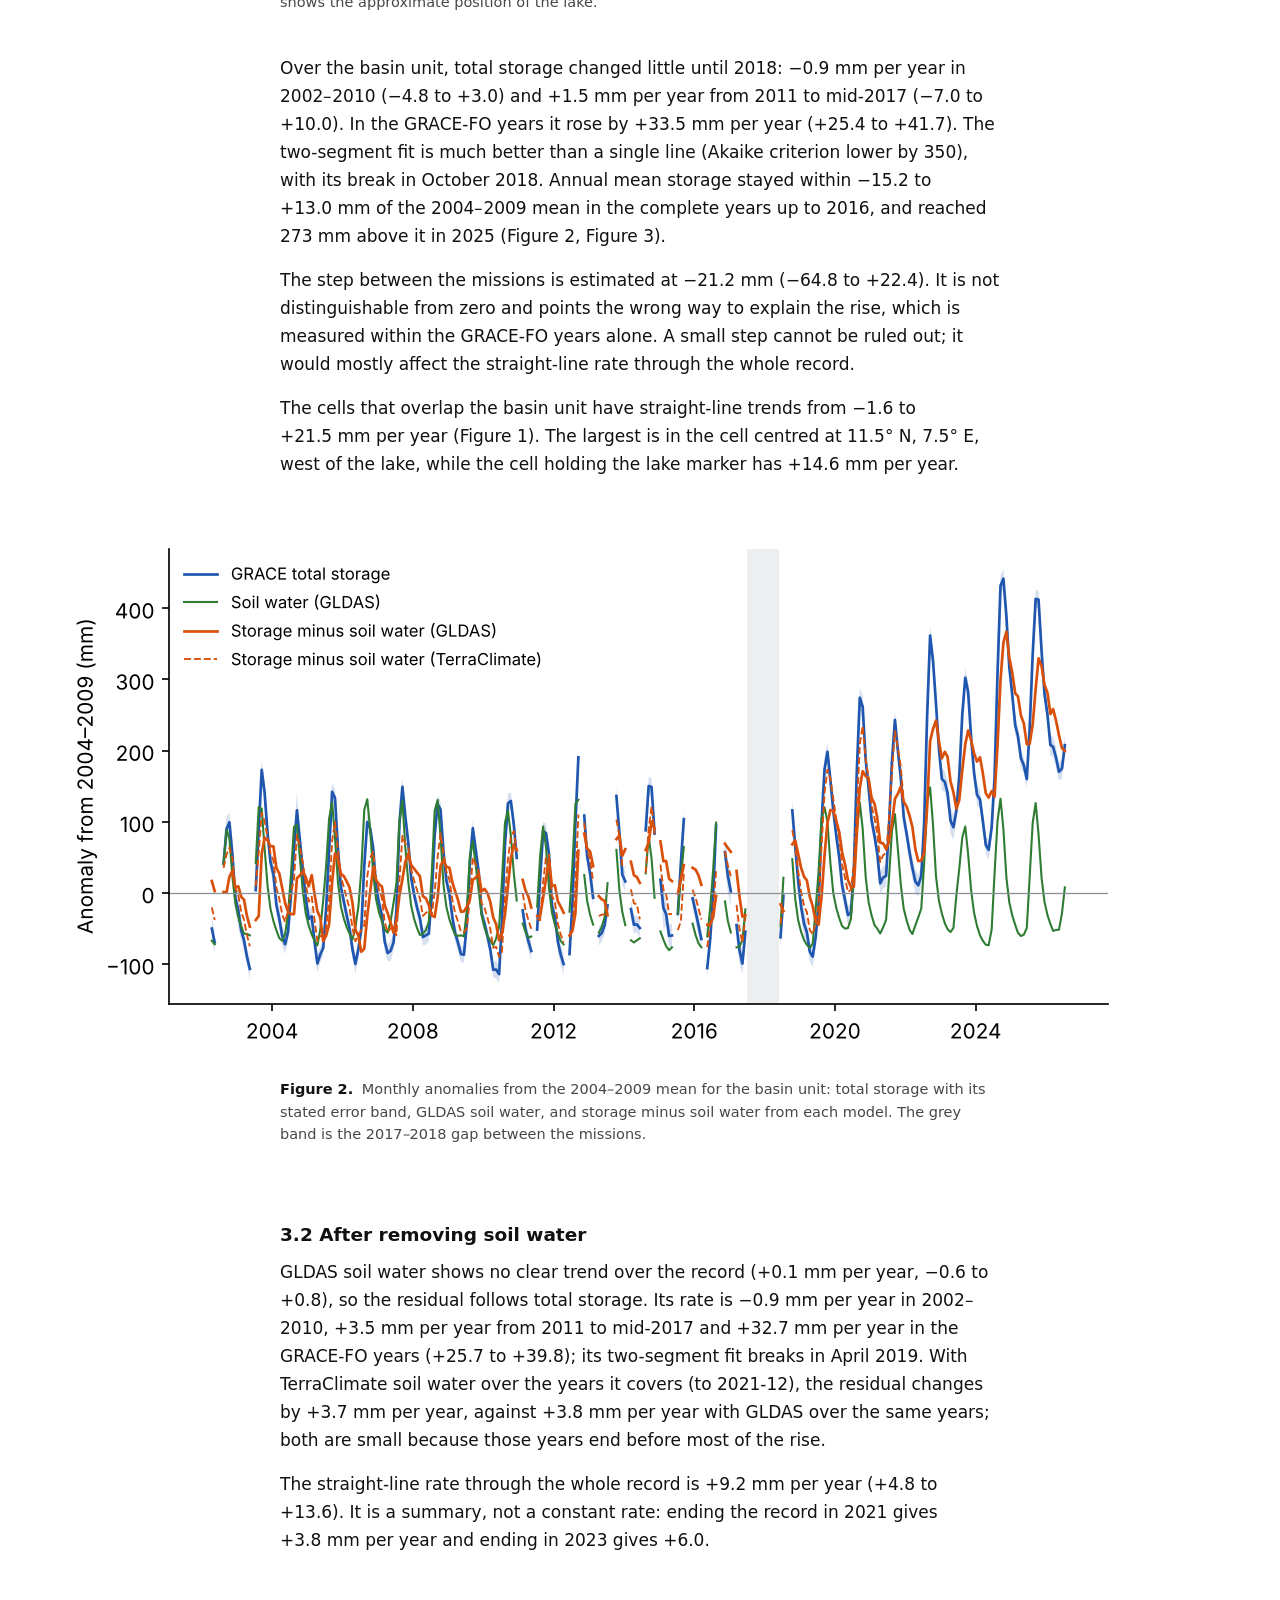
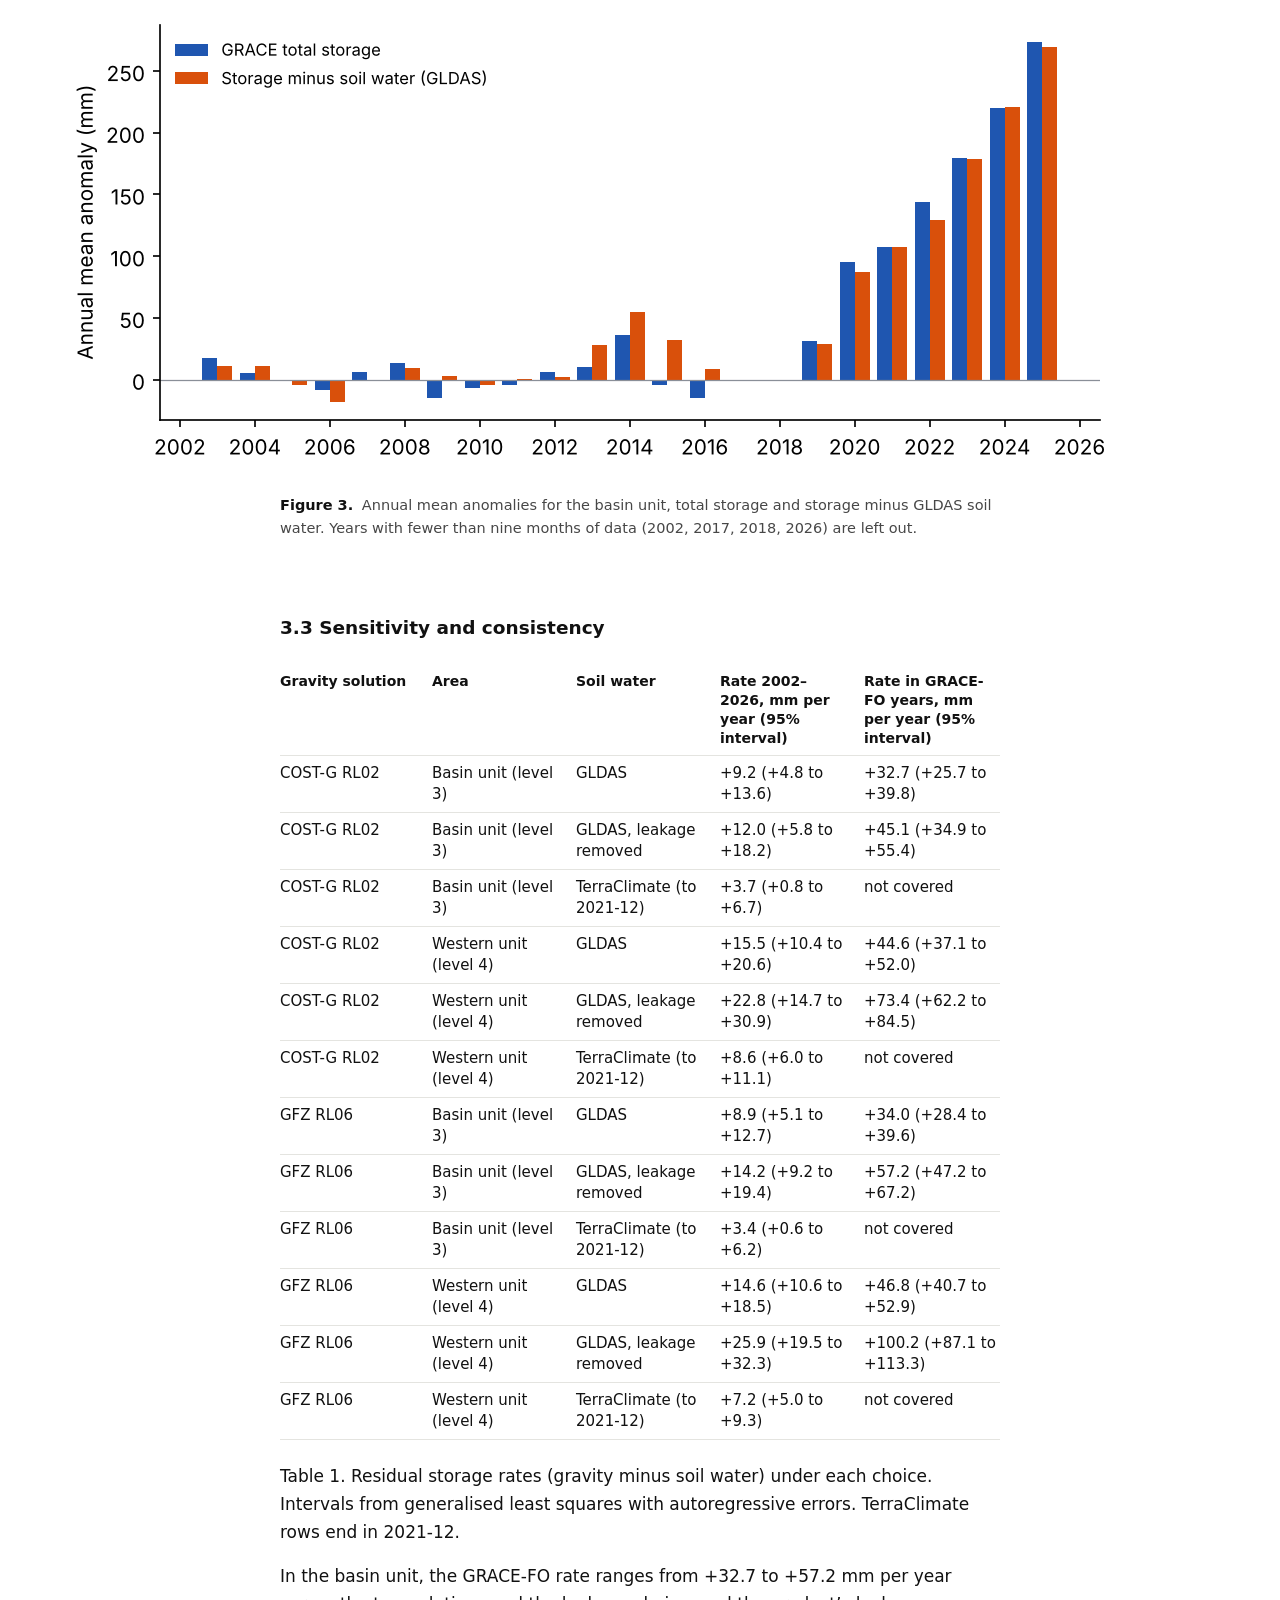
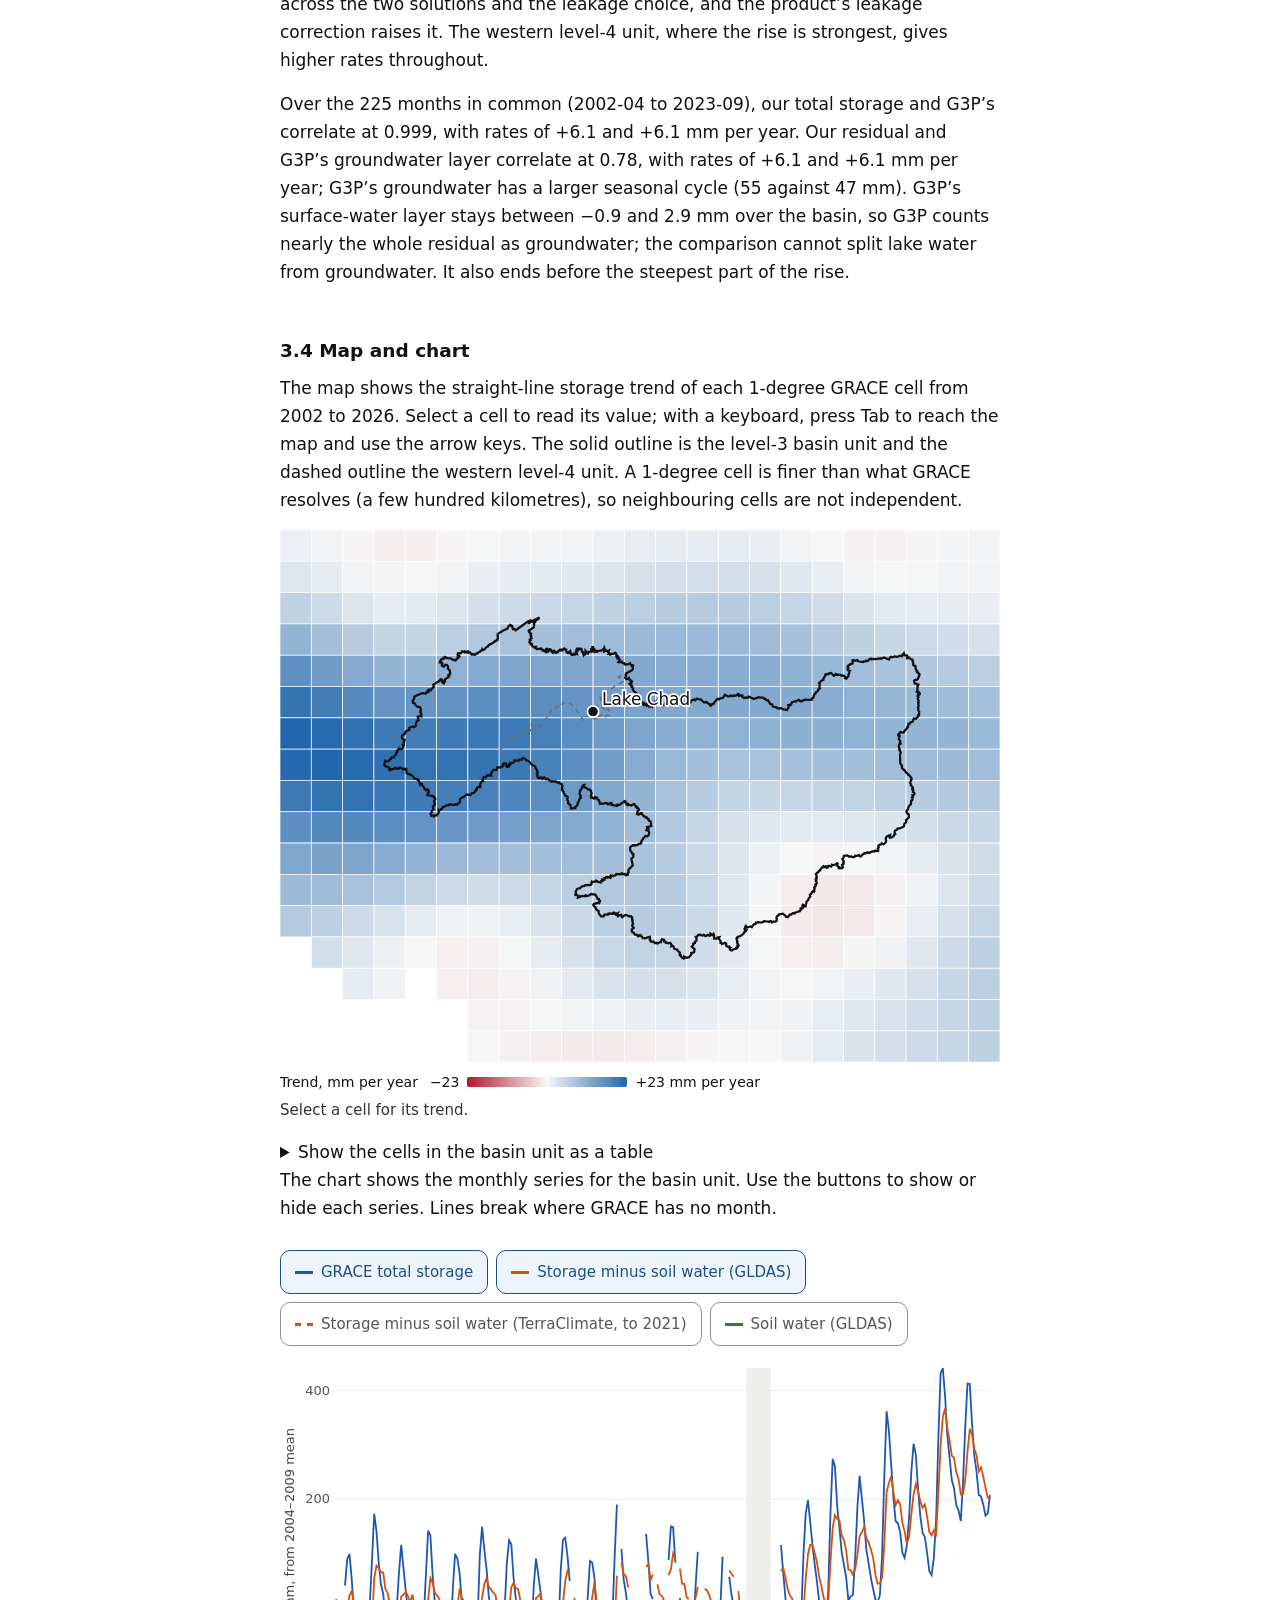
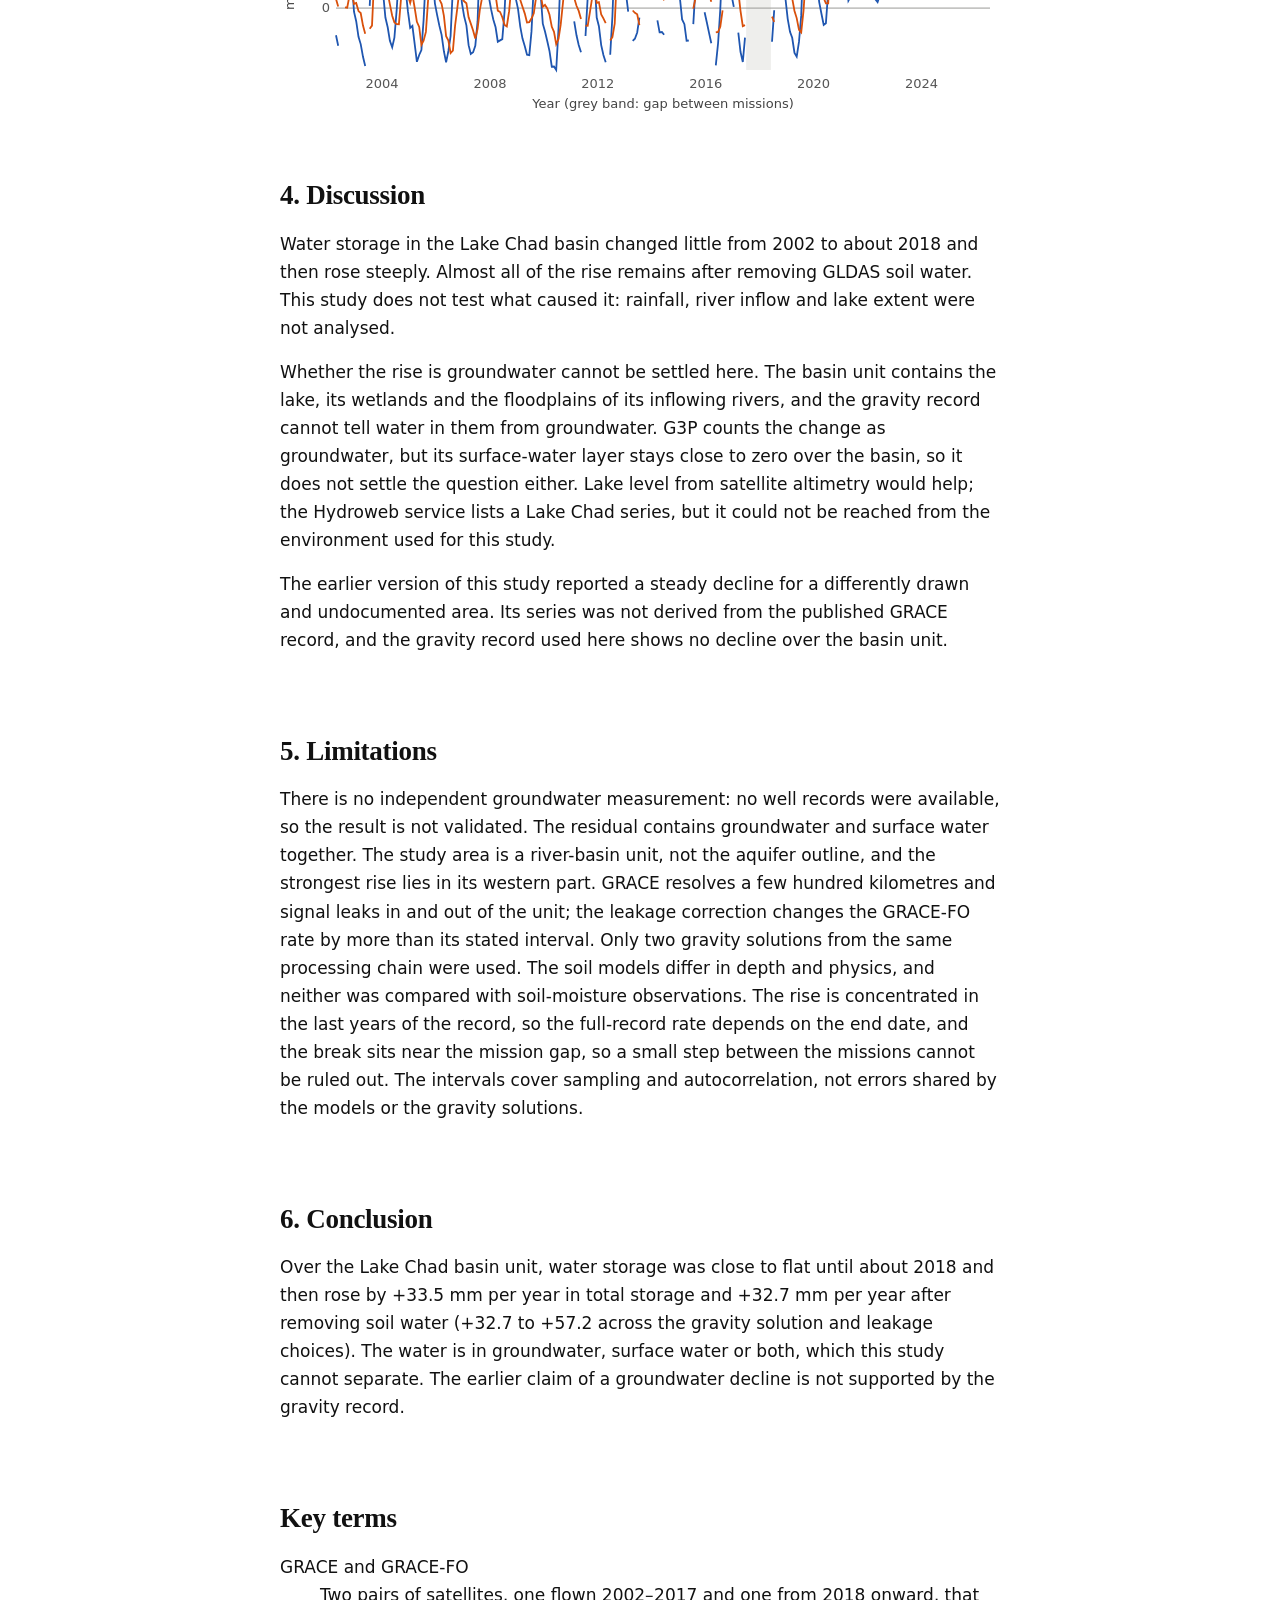
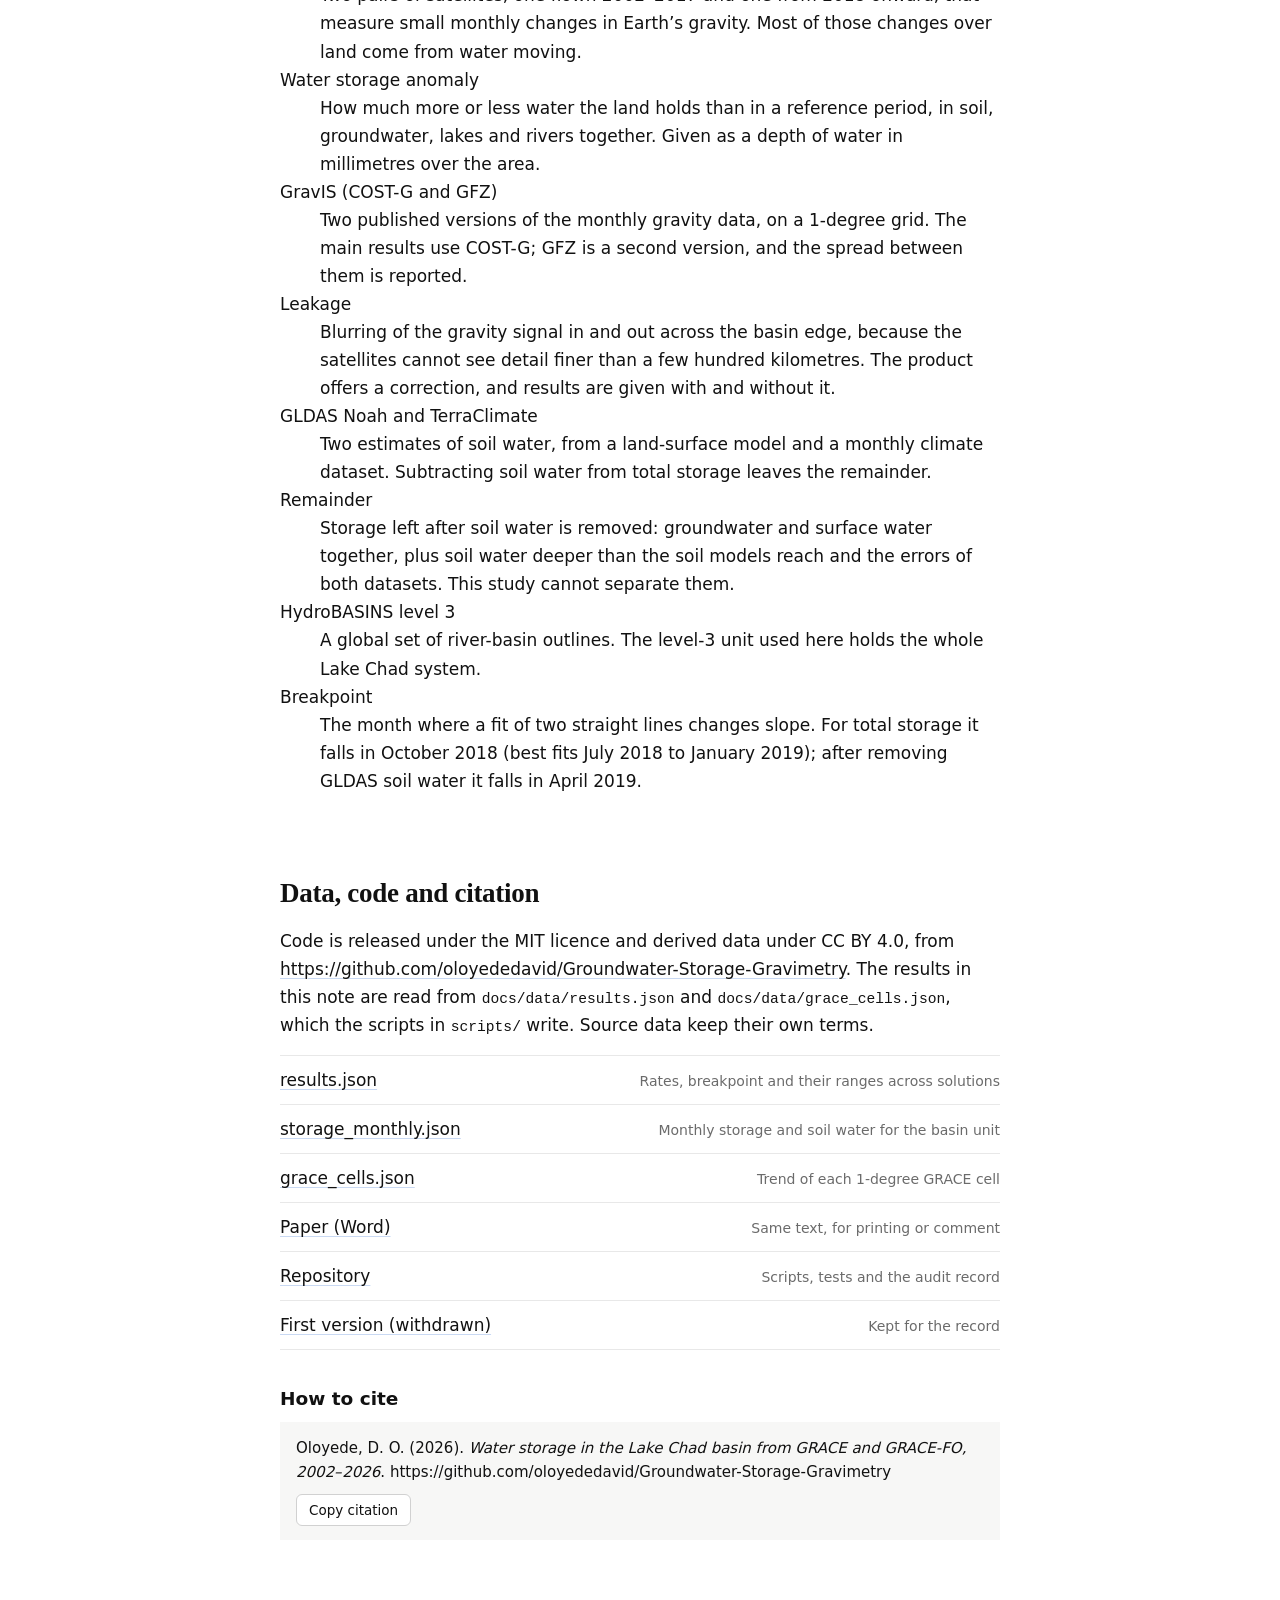
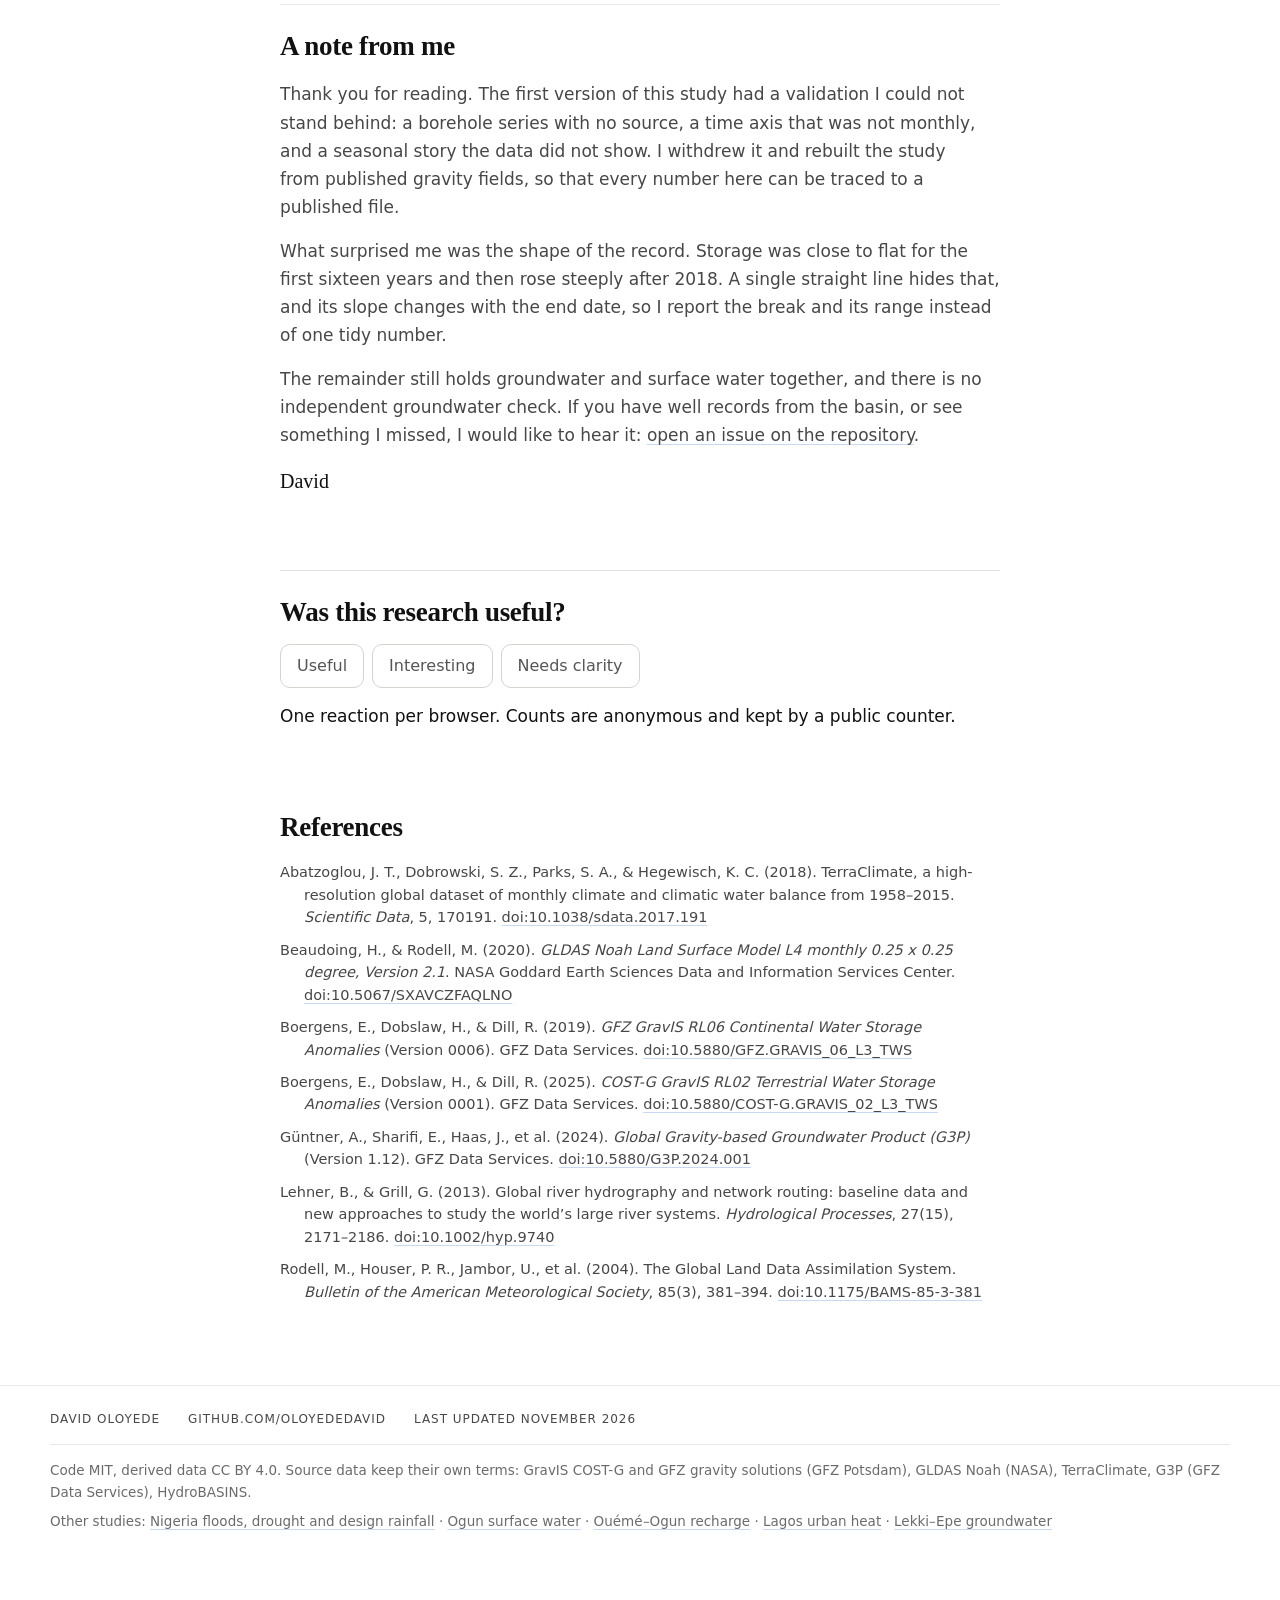
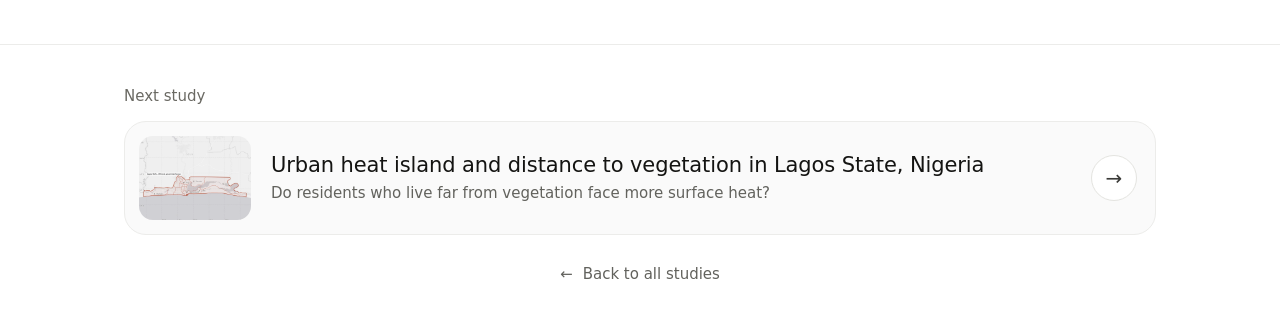
==== commit eee1b041: "Rebuild the page" ====
--- a/docs/index.html
+++ b/docs/index.html
@@ -8,10 +8,10 @@
 2002–2026</title>
 <link rel="canonical" href="https://oloyededavid.github.io/Groundwater-Storage-Gravimetry/">
 <meta property="og:type" content="article">
-<meta property="og:title" content="Water storage in the Lake Chad basin from GRACE and GRACE-FO,
-2002–2026">
-<meta property="og:description" content="GRACE water storage over the Lake
-Chad basin, 2002-2026: when it changed, by how much, and what is
+<meta property="og:title" content="Water storage in the Lake Chad basin
+from GRACE and GRACE-FO, 2002–2026">
+<meta property="og:description" content="GRACE water storage over the
+Lake Chad basin, 2002-2026: when it changed, by how much, and what is
 groundwater.">
 <meta property="og:url" content="https://oloyededavid.github.io/Groundwater-Storage-Gravimetry/">
 <meta property="og:image" content="https://oloyededavid.github.io/Groundwater-Storage-Gravimetry/assets/og.png">
@@ -29,7 +29,7 @@
     <link rel="stylesheet" href="https://api.fontshare.com/v2/css?f[]=zodiak@500,700&amp;display=swap">
     <link rel="stylesheet" href="assets/style.css">
 </head>
-<body>
+<body data-counter="oloyededavid-lake-chad-storage-v1" data-store="lake-chad-reaction-1">
 <!-- study-bar:start --><style>
 .sn-bar{font:400 14px/1.4 'Range Dash','Satoshi',system-ui,-apple-system,'Segoe UI',sans-serif;background:#fff;border-bottom:1px solid #e5e5e1;color:#141412;position:relative;z-index:1000}
 .sn-bar .sn-in{max-width:1240px;margin:0 auto;padding:4px 24px;display:flex;align-items:center;justify-content:space-between;gap:16px}
@@ -420,8 +420,24 @@
 solution and leakage choices). The water is in groundwater, surface
 water or both, which this study cannot separate. The earlier claim of a
 groundwater decline is not supported by the gravity record.</p>
-<h2 id="data-and-code-availability">Data and code availability</h2>
-<p>Code is released under the MIT licence and derived data under CC BY
+<!-- page-end:start -->
+<section id="key-terms" aria-labelledby="h-terms">
+    <h2 id="h-terms">Key terms</h2>
+    <dl class="glossary">
+        <dt>GRACE and GRACE-FO</dt><dd>Two pairs of satellites, one flown 2002–2017 and one from 2018 onward, that measure small monthly changes in Earth’s gravity. Most of those changes over land come from water moving.</dd>
+        <dt>Water storage anomaly</dt><dd>How much more or less water the land holds than in a reference period, in soil, groundwater, lakes and rivers together. Given as a depth of water in millimetres over the area.</dd>
+        <dt>GravIS (COST-G and GFZ)</dt><dd>Two published versions of the monthly gravity data, on a 1-degree grid. The main results use COST-G; GFZ is a second version, and the spread between them is reported.</dd>
+        <dt>Leakage</dt><dd>Blurring of the gravity signal in and out across the basin edge, because the satellites cannot see detail finer than a few hundred kilometres. The product offers a correction, and results are given with and without it.</dd>
+        <dt>GLDAS Noah and TerraClimate</dt><dd>Two estimates of soil water, from a land-surface model and a monthly climate dataset. Subtracting soil water from total storage leaves the remainder.</dd>
+        <dt>Remainder</dt><dd>Storage left after soil water is removed: groundwater and surface water together, plus soil water deeper than the soil models reach and the errors of both datasets. This study cannot separate them.</dd>
+        <dt>HydroBASINS level 3</dt><dd>A global set of river-basin outlines. The level-3 unit used here holds the whole Lake Chad system.</dd>
+        <dt>Breakpoint</dt><dd>The month where a fit of two straight lines changes slope. For total storage it falls in October 2018 (best fits July 2018 to January 2019); after removing GLDAS soil water it falls in April 2019.</dd>
+    </dl>
+</section>
+
+<section id="data-code" aria-labelledby="h-dc">
+    <h2 id="h-dc">Data, code and citation</h2>
+    <p>Code is released under the MIT licence and derived data under CC BY
 4.0, from <a
 href="https://github.com/oloyededavid/Groundwater-Storage-Gravimetry"
 class="uri">https://github.com/oloyededavid/Groundwater-Storage-Gravimetry</a>.
@@ -429,47 +445,66 @@
 <code>docs/data/results.json</code> and
 <code>docs/data/grace_cells.json</code>, which the scripts in
 <code>scripts/</code> write. Source data keep their own terms.</p>
+    <ul class="downloads">
+        <li><a href="data/results.json" download>results.json</a><span>Rates, breakpoint and their ranges across solutions</span></li>
+        <li><a href="data/storage_monthly.json" download>storage_monthly.json</a><span>Monthly storage and soil water for the basin unit</span></li>
+        <li><a href="data/grace_cells.json" download>grace_cells.json</a><span>Trend of each 1-degree GRACE cell</span></li>
+        <li><a href="https://github.com/oloyededavid/Groundwater-Storage-Gravimetry/raw/main/paper/paper.docx">Paper (Word)</a><span>Same text, for printing or comment</span></li>
+        <li><a href="https://github.com/oloyededavid/Groundwater-Storage-Gravimetry">Repository</a><span>Scripts, tests and the audit record</span></li>
+        <li><a href="https://github.com/oloyededavid/Groundwater-Storage-Gravimetry/tree/main/archive/withdrawn-v1">First version (withdrawn)</a><span>Kept for the record</span></li>
+    </ul>
+    <h3 id="cite">How to cite</h3>
+    <div class="citation">
+        <p id="cite-text">Oloyede, D. O. (2026). <i>Water storage in the Lake Chad basin from GRACE and GRACE-FO, 2002–2026</i>. https://github.com/oloyededavid/Groundwater-Storage-Gravimetry</p>
+        <button type="button" class="button" id="copy-cite">Copy citation</button>
+    </div>
+</section>
+
+<section class="note" aria-labelledby="h-note">
+    <h2 id="h-note">A note from me</h2>
+    <p>Thank you for reading. The first version of this study had a validation I could not stand behind: a borehole series with no source, a time axis that was not monthly, and a seasonal story the data did not show. I withdrew it and rebuilt the study from published gravity fields, so that every number here can be traced to a published file.</p>
+    <p>What surprised me was the shape of the record. Storage was close to flat for the first sixteen years and then rose steeply after 2018. A single straight line hides that, and its slope changes with the end date, so I report the break and its range instead of one tidy number.</p>
+    <p>The remainder still holds groundwater and surface water together, and there is no independent groundwater check. If you have well records from the basin, or see something I missed, I would like to hear it: <a href="https://github.com/oloyededavid/Groundwater-Storage-Gravimetry/issues">open an issue on the repository</a>.</p>
+    <p class="sign">David</p>
+</section>
+
+<section id="feedback" class="feedback" aria-labelledby="h-fb">
+    <h2 id="h-fb">Was this research useful?</h2>
+    <div class="react-row">
+        <div class="reactions" role="group" aria-labelledby="h-fb">
+            <button type="button" class="button react" data-react="Useful" aria-pressed="false">Useful <span class="rc"></span></button>
+            <button type="button" class="button react" data-react="Interesting" aria-pressed="false">Interesting <span class="rc"></span></button>
+            <button type="button" class="button react" data-react="Needs clarity" aria-pressed="false">Needs clarity <span class="rc"></span></button>
+        </div>
+        <span class="react-status" id="react-status" role="status"></span>
+    </div>
+    <p class="react-note">One reaction per browser. Counts are anonymous and kept by a public counter.</p>
+</section>
+<!-- page-end:end -->
 <h2 id="references">References</h2>
-<p>Abatzoglou, J. T., Dobrowski, S. Z., Parks, S. A., &amp; Hegewisch,
-K. C. (2018). TerraClimate, a high-resolution global dataset of monthly
-climate and climatic water balance from 1958–2015. <em>Scientific
-Data</em>, 5, 170191. <a href="https://doi.org/10.1038/sdata.2017.191"
-class="uri">https://doi.org/10.1038/sdata.2017.191</a></p>
-<p>Beaudoing, H., &amp; Rodell, M. (2020). <em>GLDAS Noah Land Surface
-Model L4 monthly 0.25 x 0.25 degree, Version 2.1</em>. NASA Goddard
-Earth Sciences Data and Information Services Center. <a
-href="https://doi.org/10.5067/SXAVCZFAQLNO"
-class="uri">https://doi.org/10.5067/SXAVCZFAQLNO</a></p>
-<p>Boergens, E., Dobslaw, H., &amp; Dill, R. (2019). <em>GFZ GravIS RL06
-Continental Water Storage Anomalies</em> (Version 0006). GFZ Data
-Services. <a href="https://doi.org/10.5880/GFZ.GRAVIS_06_L3_TWS"
-class="uri">https://doi.org/10.5880/GFZ.GRAVIS_06_L3_TWS</a></p>
-<p>Boergens, E., Dobslaw, H., &amp; Dill, R. (2025). <em>COST-G GravIS
-RL02 Terrestrial Water Storage Anomalies</em> (Version 0001). GFZ Data
-Services. <a href="https://doi.org/10.5880/COST-G.GRAVIS_02_L3_TWS"
-class="uri">https://doi.org/10.5880/COST-G.GRAVIS_02_L3_TWS</a></p>
-<p>Güntner, A., Sharifi, E., Haas, J., et al. (2024). <em>Global
-Gravity-based Groundwater Product (G3P)</em> (Version 1.12). GFZ Data
-Services. <a href="https://doi.org/10.5880/G3P.2024.001"
-class="uri">https://doi.org/10.5880/G3P.2024.001</a></p>
-<p>Lehner, B., &amp; Grill, G. (2013). Global river hydrography and
-network routing: baseline data and new approaches to study the world’s
-large river systems. <em>Hydrological Processes</em>, 27(15), 2171–2186.
-<a href="https://doi.org/10.1002/hyp.9740"
-class="uri">https://doi.org/10.1002/hyp.9740</a></p>
-<p>Rodell, M., Houser, P. R., Jambor, U., et al. (2004). The Global Land
-Data Assimilation System. <em>Bulletin of the American Meteorological
-Society</em>, 85(3), 381–394. <a
-href="https://doi.org/10.1175/BAMS-85-3-381"
-class="uri">https://doi.org/10.1175/BAMS-85-3-381</a></p>
-
+<ol class="refs" role="list">
+<li>Abatzoglou, J. T., Dobrowski, S. Z., Parks, S. A., &amp; Hegewisch, K. C. (2018). TerraClimate, a high-resolution global dataset of monthly climate and climatic water balance from 1958–2015. <em>Scientific Data</em>, 5, 170191. <a href="https://doi.org/10.1038/sdata.2017.191">doi:10.1038/sdata.2017.191</a></li>
+<li>Beaudoing, H., &amp; Rodell, M. (2020). <em>GLDAS Noah Land Surface Model L4 monthly 0.25 x 0.25 degree, Version 2.1</em>. NASA Goddard Earth Sciences Data and Information Services Center. <a href="https://doi.org/10.5067/SXAVCZFAQLNO">doi:10.5067/SXAVCZFAQLNO</a></li>
+<li>Boergens, E., Dobslaw, H., &amp; Dill, R. (2019). <em>GFZ GravIS RL06 Continental Water Storage Anomalies</em> (Version 0006). GFZ Data Services. <a href="https://doi.org/10.5880/GFZ.GRAVIS_06_L3_TWS">doi:10.5880/GFZ.GRAVIS_06_L3_TWS</a></li>
+<li>Boergens, E., Dobslaw, H., &amp; Dill, R. (2025). <em>COST-G GravIS RL02 Terrestrial Water Storage Anomalies</em> (Version 0001). GFZ Data Services. <a href="https://doi.org/10.5880/COST-G.GRAVIS_02_L3_TWS">doi:10.5880/COST-G.GRAVIS_02_L3_TWS</a></li>
+<li>Güntner, A., Sharifi, E., Haas, J., et al. (2024). <em>Global Gravity-based Groundwater Product (G3P)</em> (Version 1.12). GFZ Data Services. <a href="https://doi.org/10.5880/G3P.2024.001">doi:10.5880/G3P.2024.001</a></li>
+<li>Lehner, B., &amp; Grill, G. (2013). Global river hydrography and network routing: baseline data and new approaches to study the world’s large river systems. <em>Hydrological Processes</em>, 27(15), 2171–2186. <a href="https://doi.org/10.1002/hyp.9740">doi:10.1002/hyp.9740</a></li>
+<li>Rodell, M., Houser, P. R., Jambor, U., et al. (2004). The Global Land Data Assimilation System. <em>Bulletin of the American Meteorological Society</em>, 85(3), 381–394. <a href="https://doi.org/10.1175/BAMS-85-3-381">doi:10.1175/BAMS-85-3-381</a></li>
+</ol>
 </main>
 
+<button type="button" class="to-top" id="to-top" aria-label="Back to top" hidden><svg width="14" height="14" viewBox="0 0 24 24" fill="none" stroke="currentColor" stroke-width="2.2" stroke-linecap="round" stroke-linejoin="round" aria-hidden="true"><path d="M12 19V5M5 12l7-7 7 7"/></svg></button>
+
 <footer>
-    <p>David Oloyede · <a href="https://github.com/oloyededavid">github.com/oloyededavid</a> · Last updated November 2026</p>
-    <p>Code (MIT) and derived data (CC BY 4.0): <a href="https://github.com/oloyededavid/Groundwater-Storage-Gravimetry">github.com/oloyededavid/Groundwater-Storage-Gravimetry</a>. Source data keep their own licences.</p>
+    <div class="inner">
+        <p class="sig"><span>David Oloyede</span><span><a href="https://github.com/oloyededavid">github.com/oloyededavid</a></span><span>Last updated November
+2026</span><span class="views" id="views" hidden></span></p>
+        <p>Code MIT, derived data CC BY 4.0. Source data keep their own terms: GravIS COST-G and GFZ gravity solutions (GFZ Potsdam), GLDAS Noah (NASA), TerraClimate, G3P (GFZ Data Services), HydroBASINS.</p>
+        <!-- study-others:start --><p class="others">Other studies: <a href="https://oloyededavid.github.io/Observational-Hydrology-Extremes/">Nigeria floods, drought and design rainfall</a> · <a href="https://oloyededavid.github.io/Ogun-Catchment-Coast-Observatory/">Ogun surface water</a> · <a href="https://oloyededavid.github.io/Oueme-Ogun-Groundwater-Recharge/">Ouémé–Ogun recharge</a> · <a href="https://oloyededavid.github.io/Lagos-Urban-Heat-Analytics/">Lagos urban heat</a> · <a href="https://oloyededavid.github.io/Coastal-Hydrogeology-Modeling/">Lekki–Epe groundwater</a></p><!-- study-others:end -->
+    </div>
 </footer>
 <script src="assets/explore.js"></script>
+<script src="assets/study.js"></script>
 <!-- study-nav:start --><section class="sn-next" aria-label="Next study"><div class="sn-in"><p class="sn-k">Next study</p><a class="sn-card" href="https://oloyededavid.github.io/Lagos-Urban-Heat-Analytics/"><span class="sn-media"><img src="assets/next-study.webp" width="720" height="540" loading="lazy" decoding="async" alt=""></span><span class="sn-t"><b>Urban heat island and distance to vegetation in Lagos State, Nigeria</b><span>Do residents who live far from vegetation face more surface heat?</span></span><span class="sn-arrow" aria-hidden="true">→</span></a><a class="sn-back" href="https://oloyededavid.github.io/geospatial-rs-portfolio/#studies"><span aria-hidden="true">←</span> Back to all studies</a></div></section><!-- study-nav:end -->
 </body>
 </html>
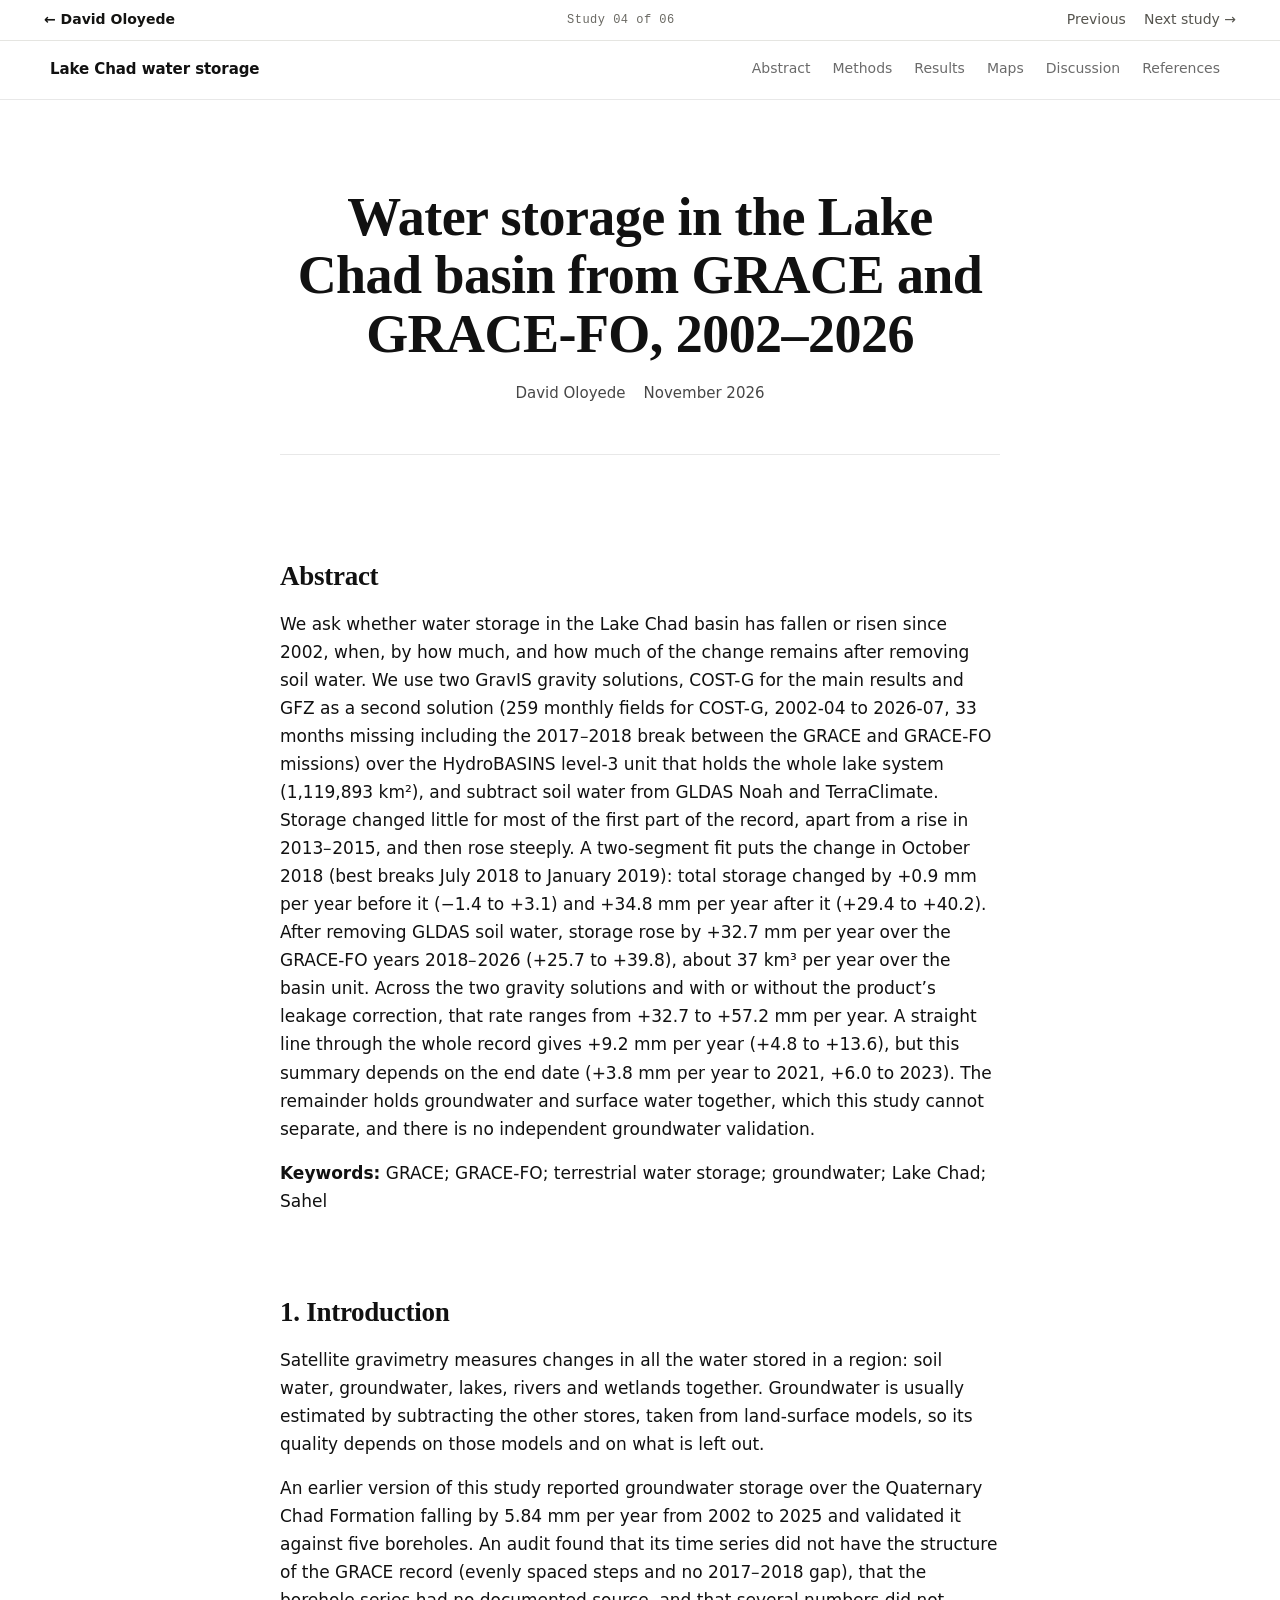
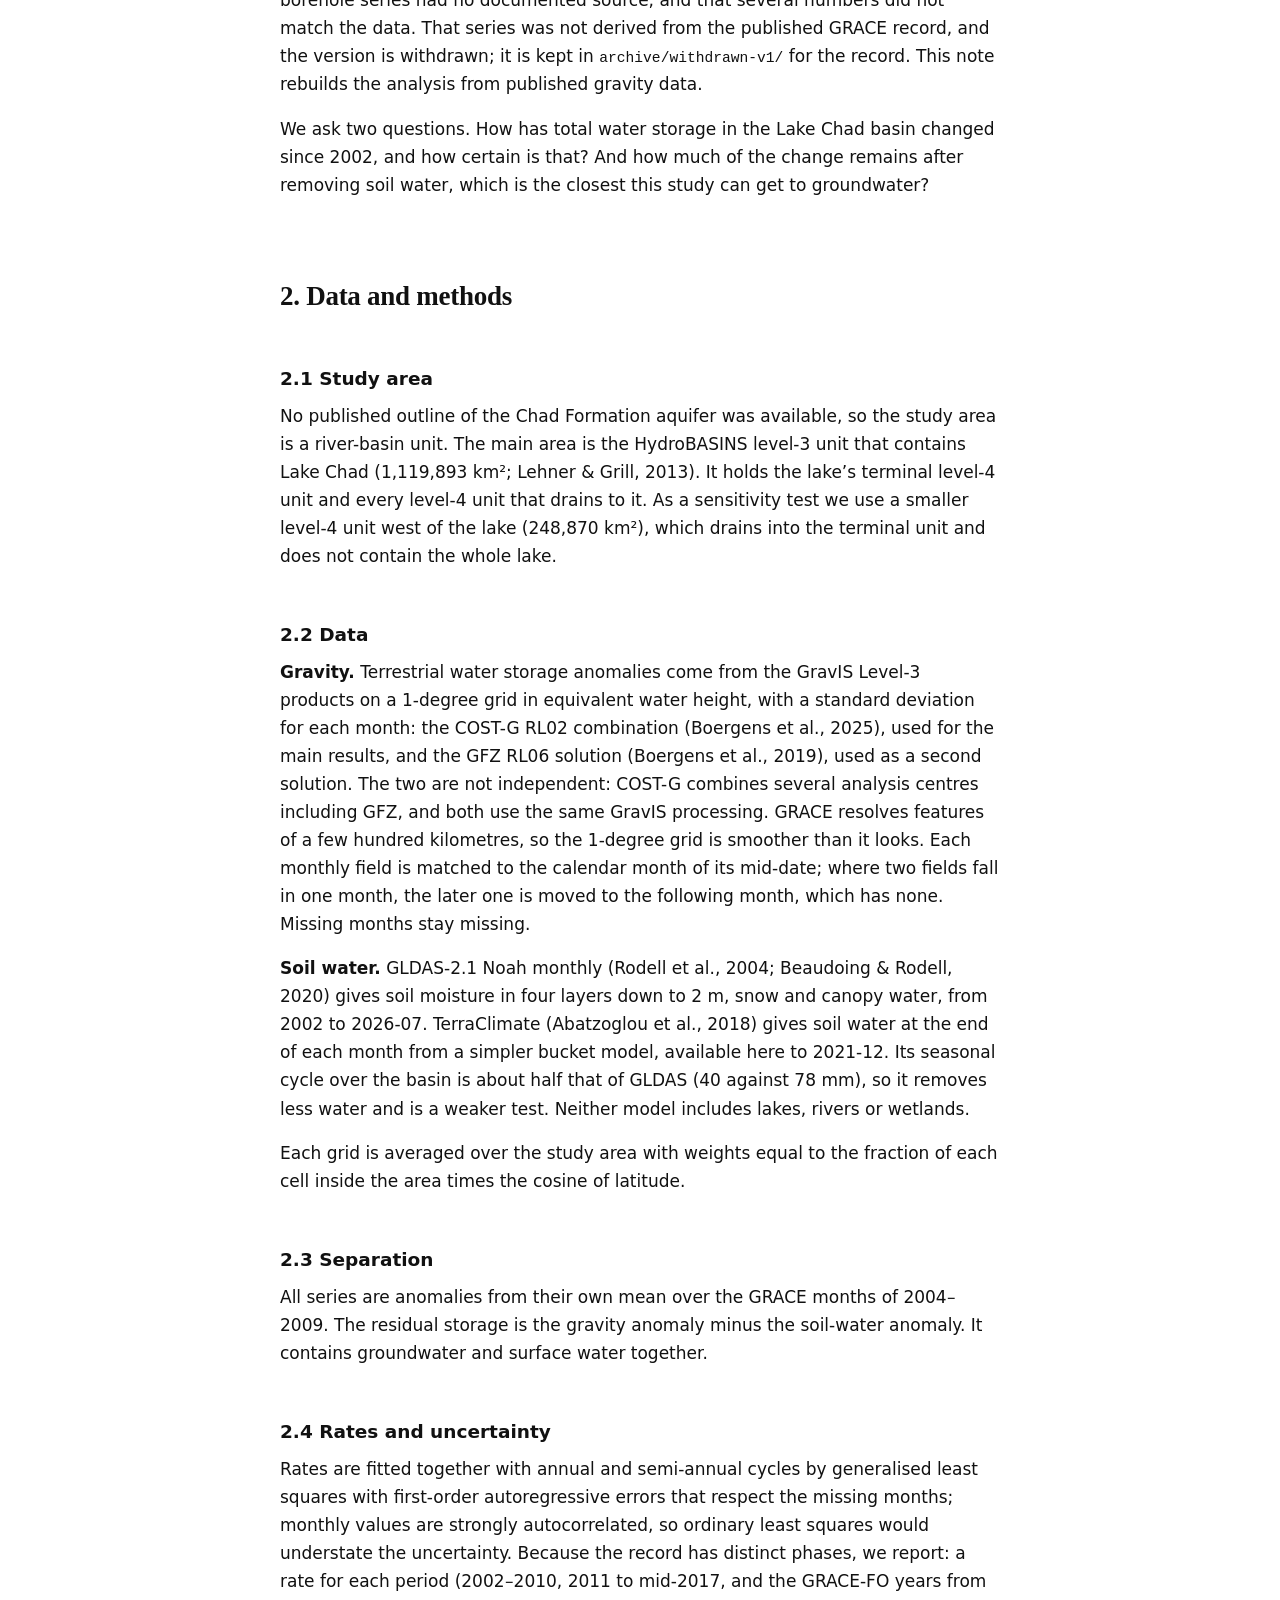
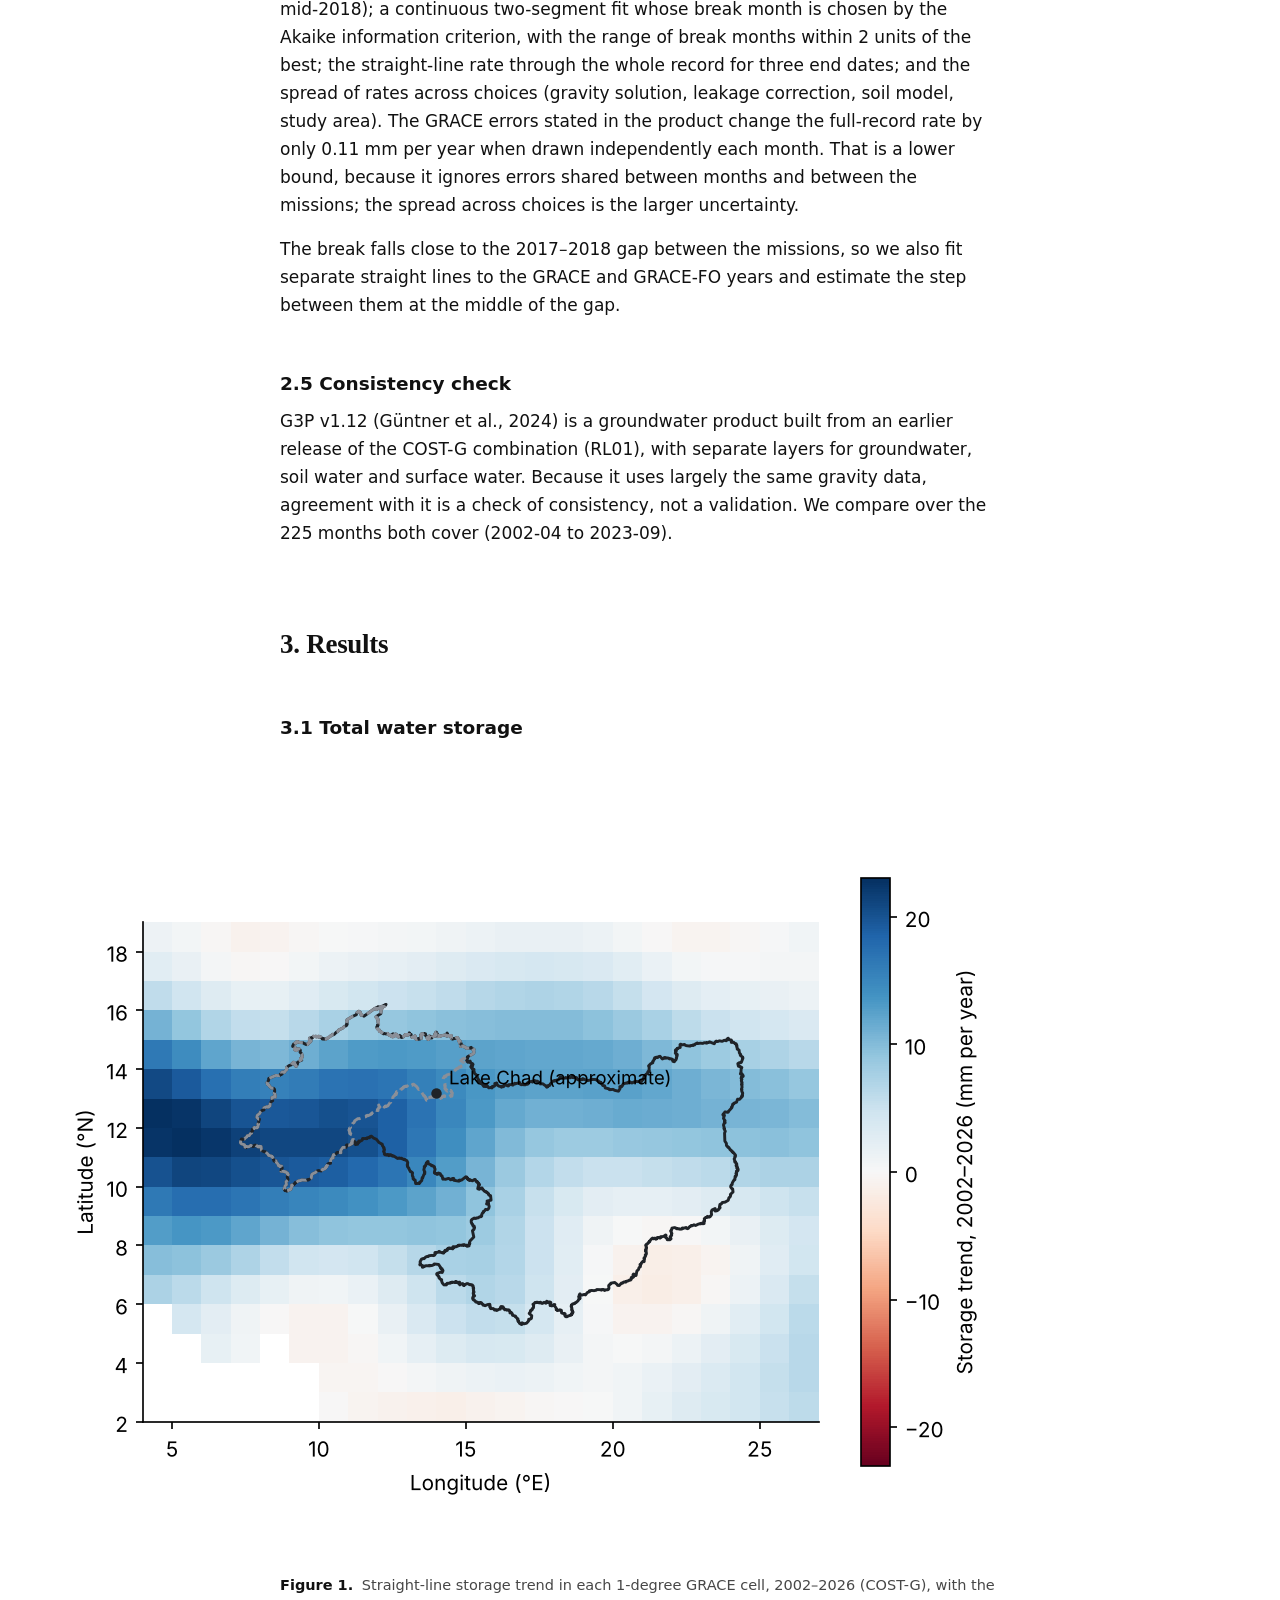
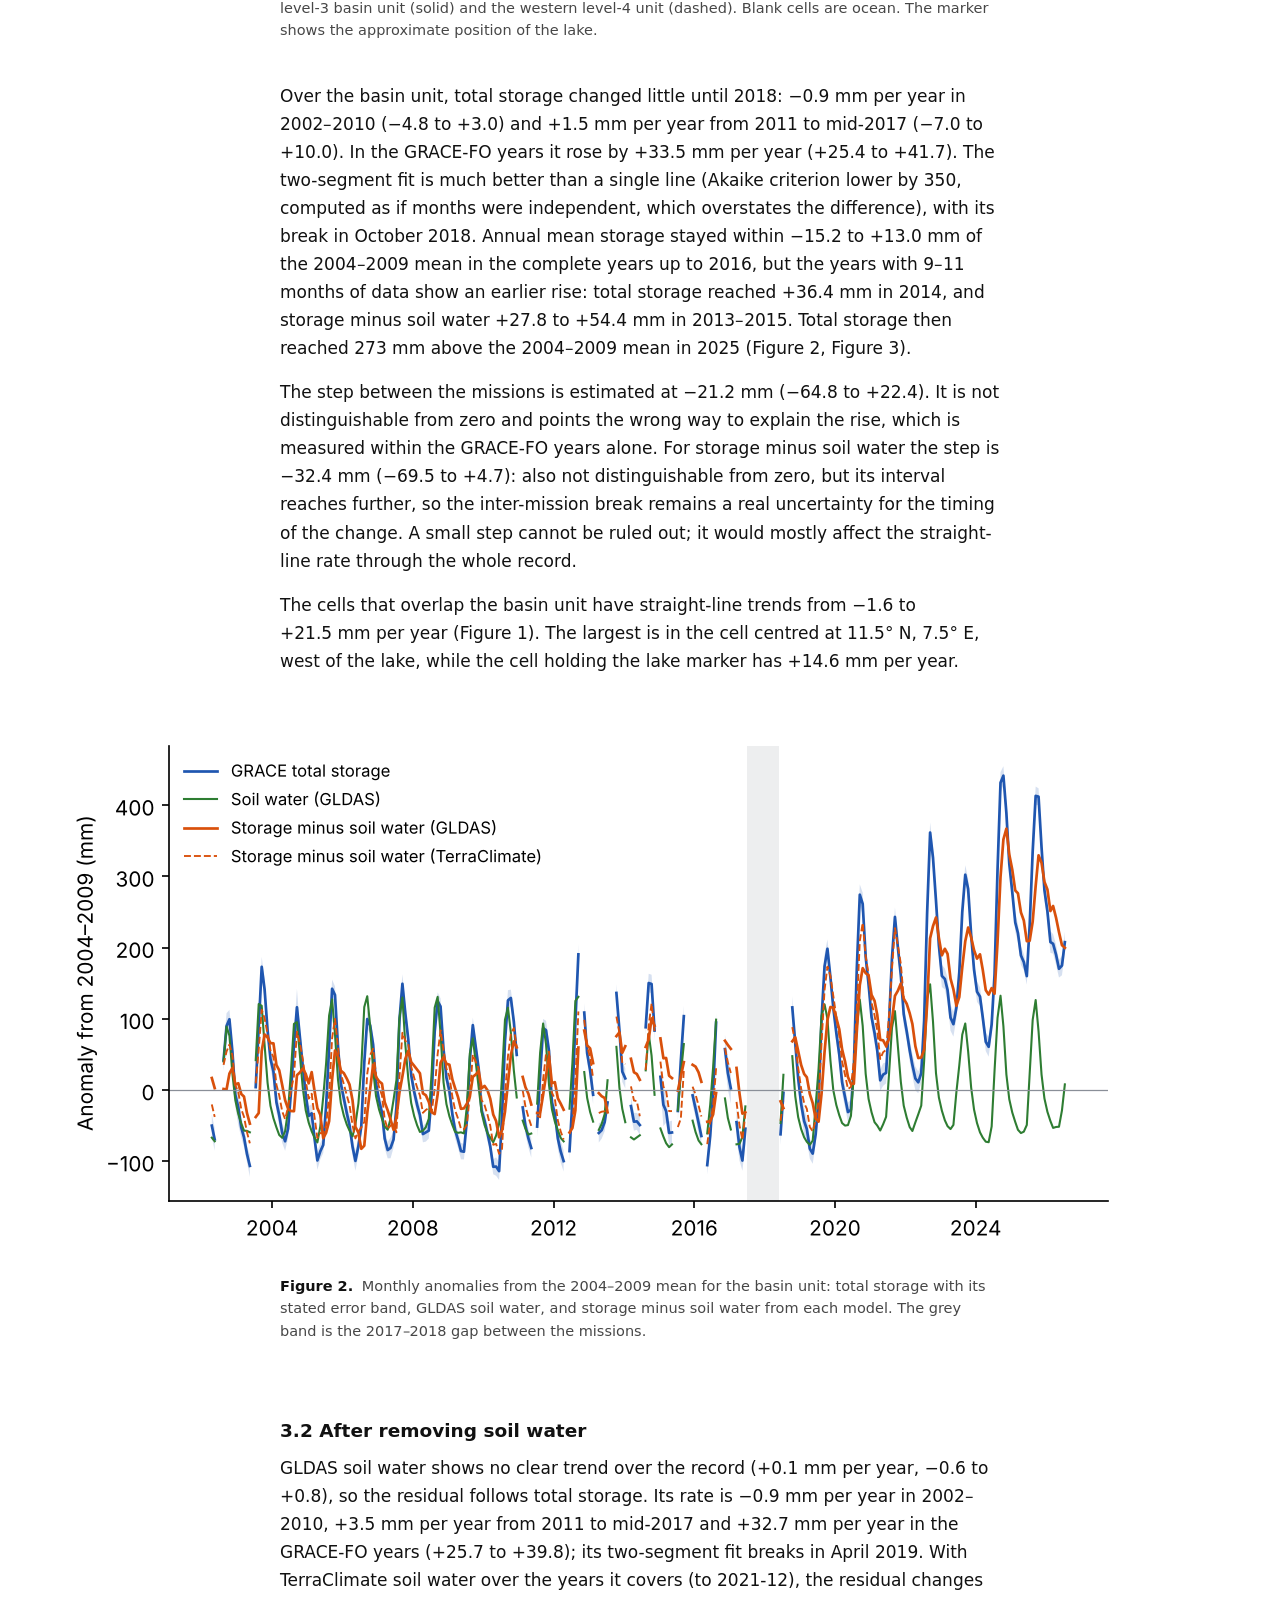
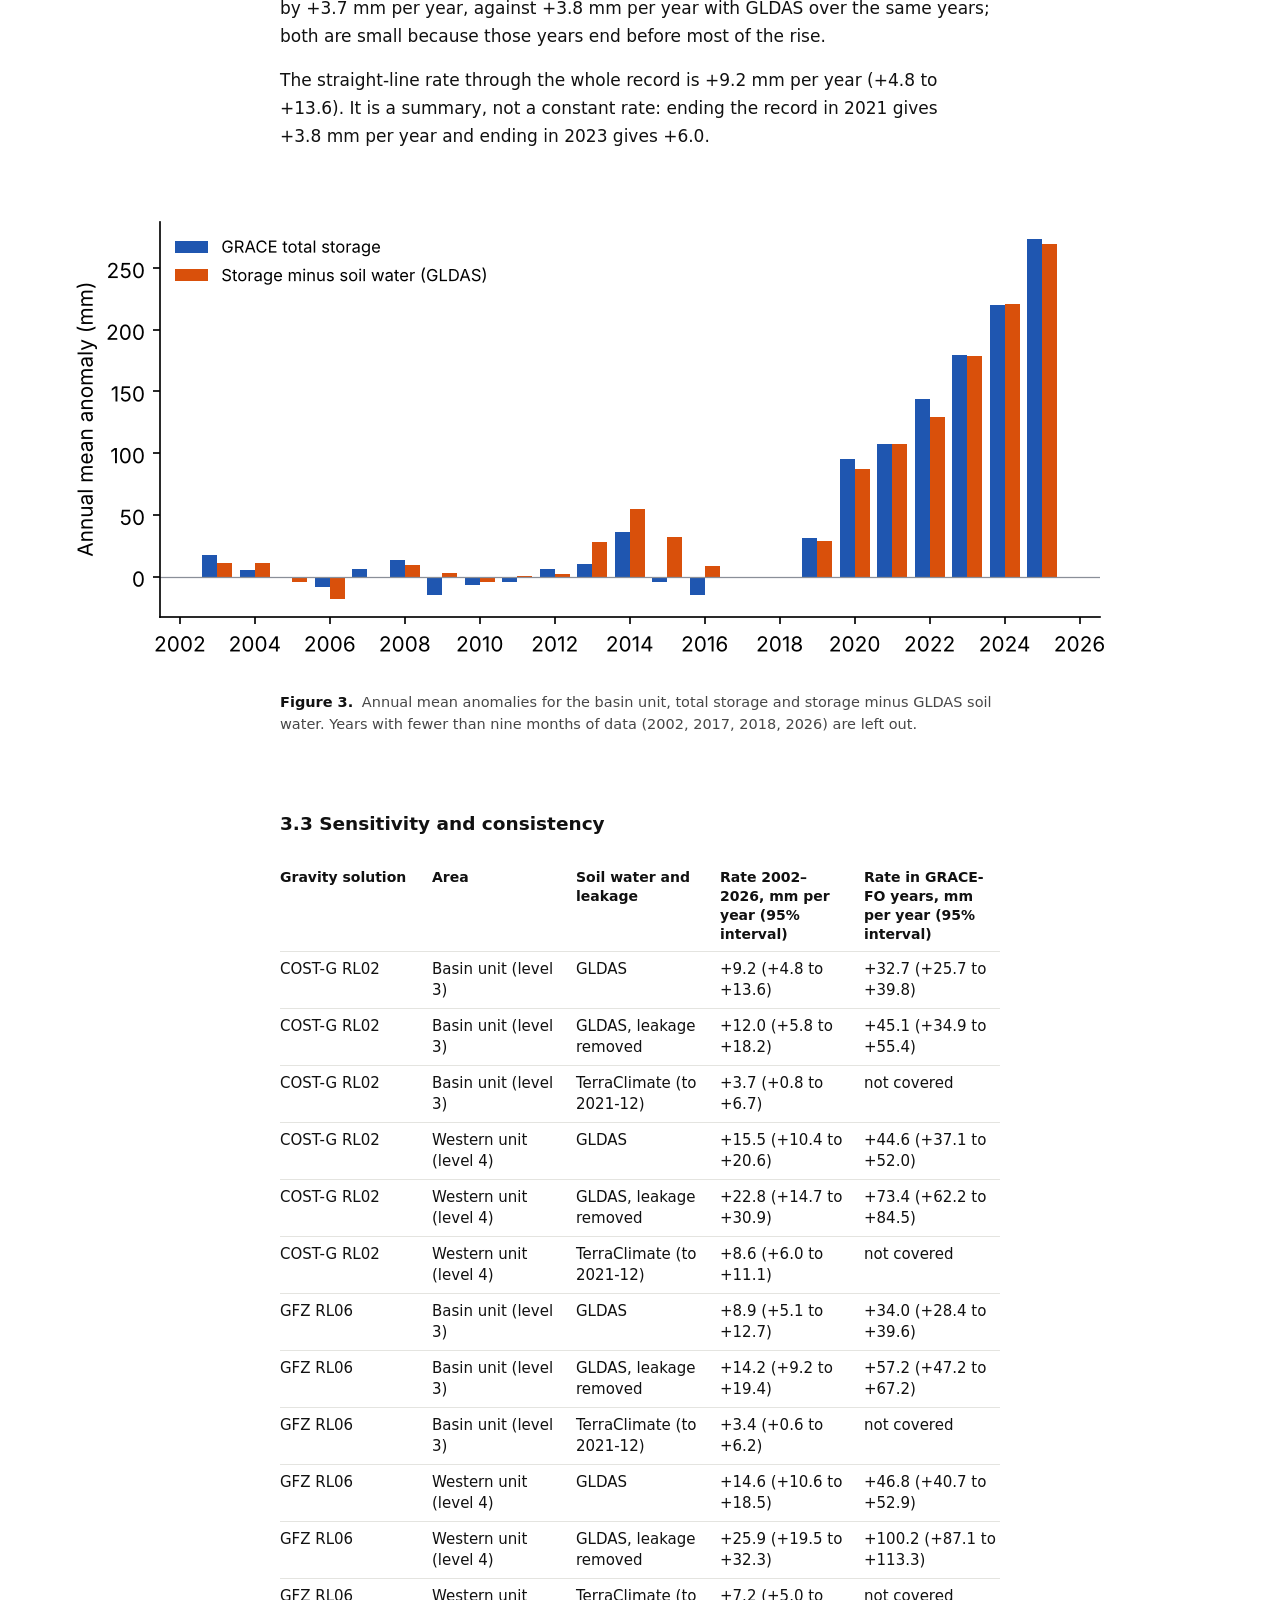
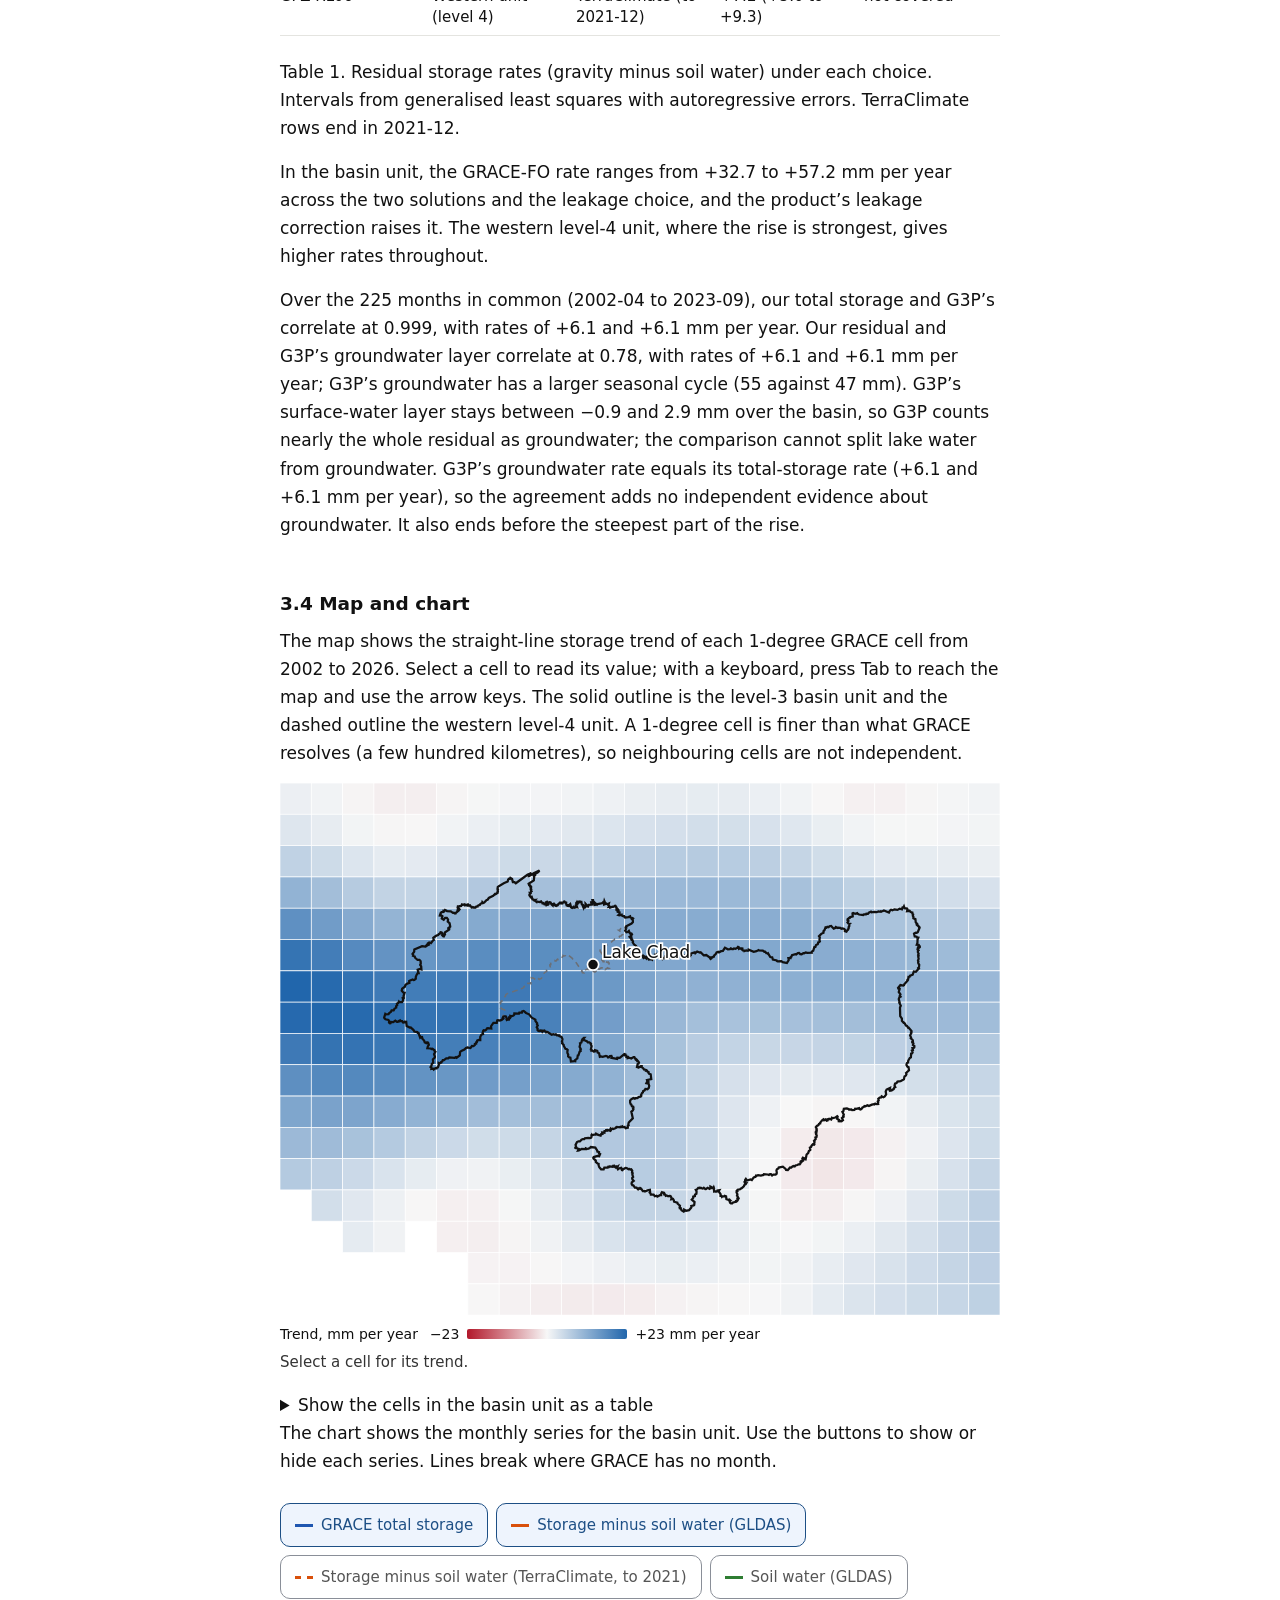
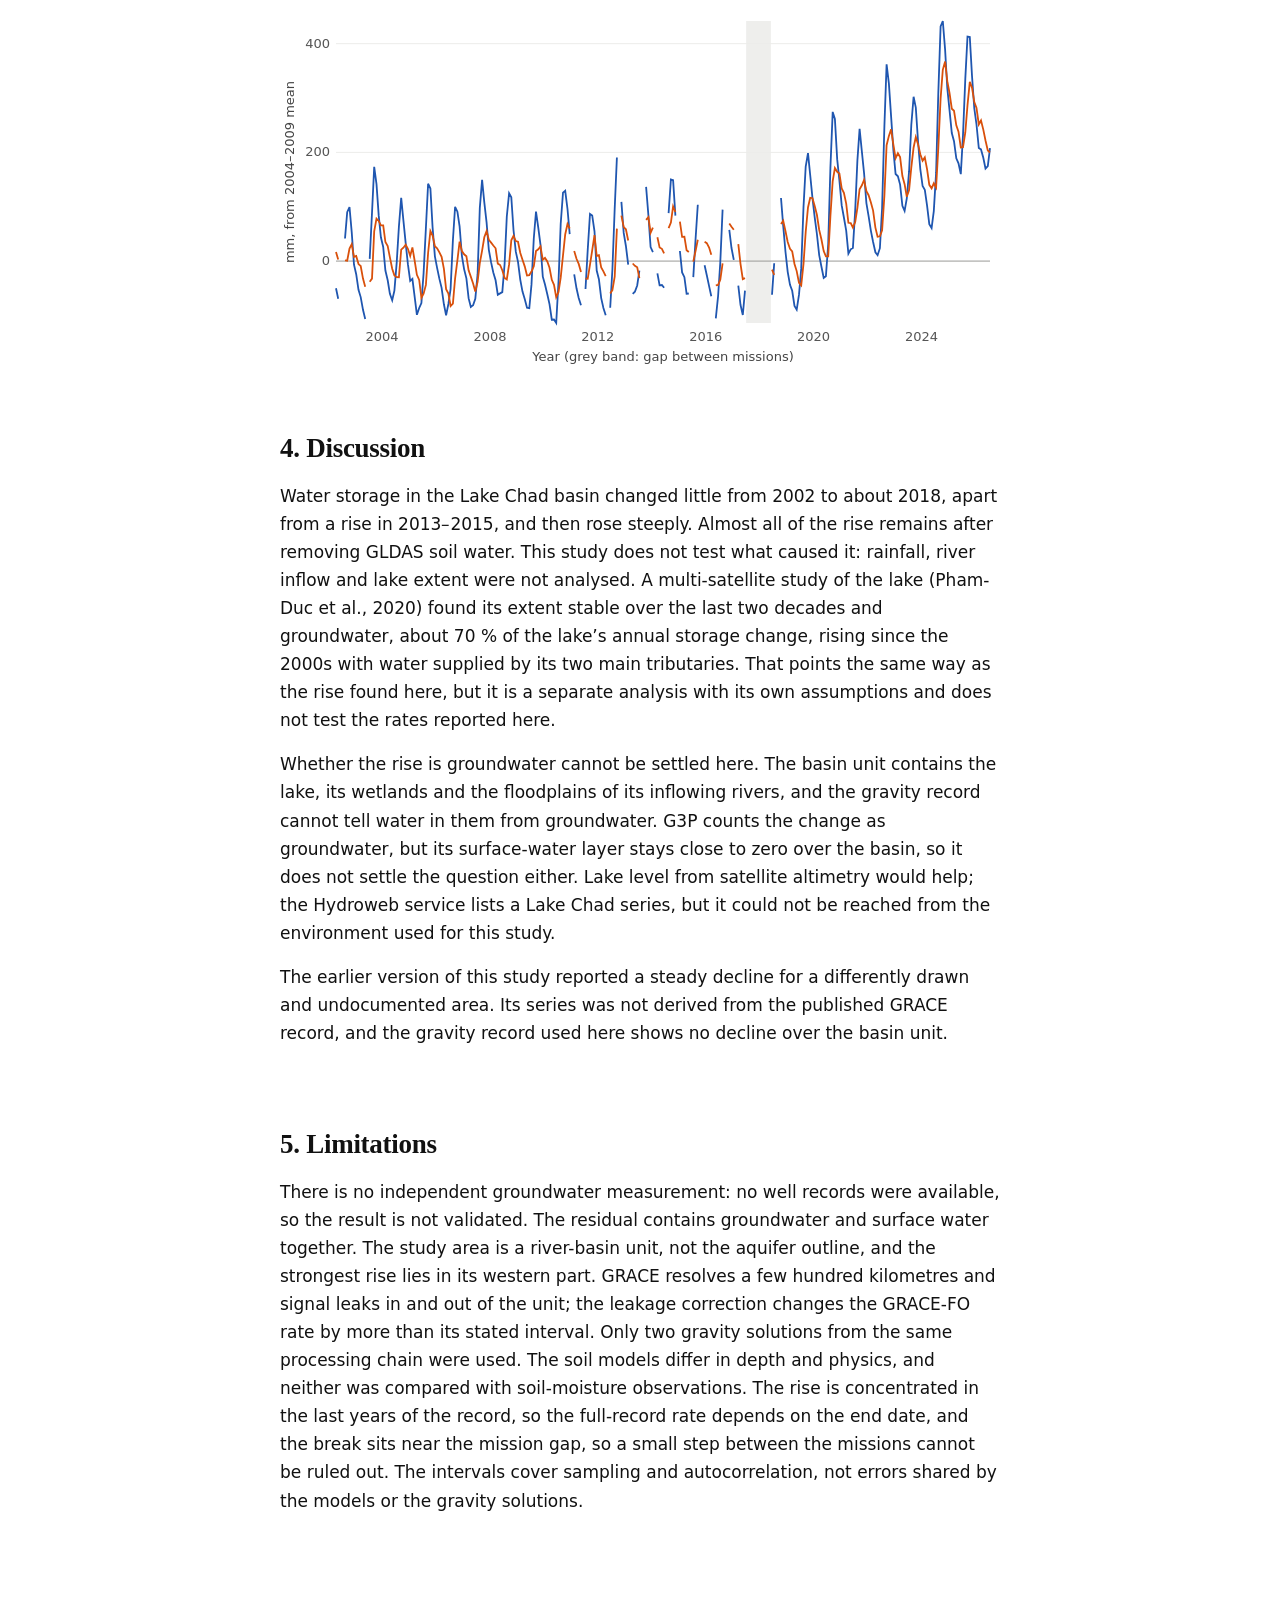
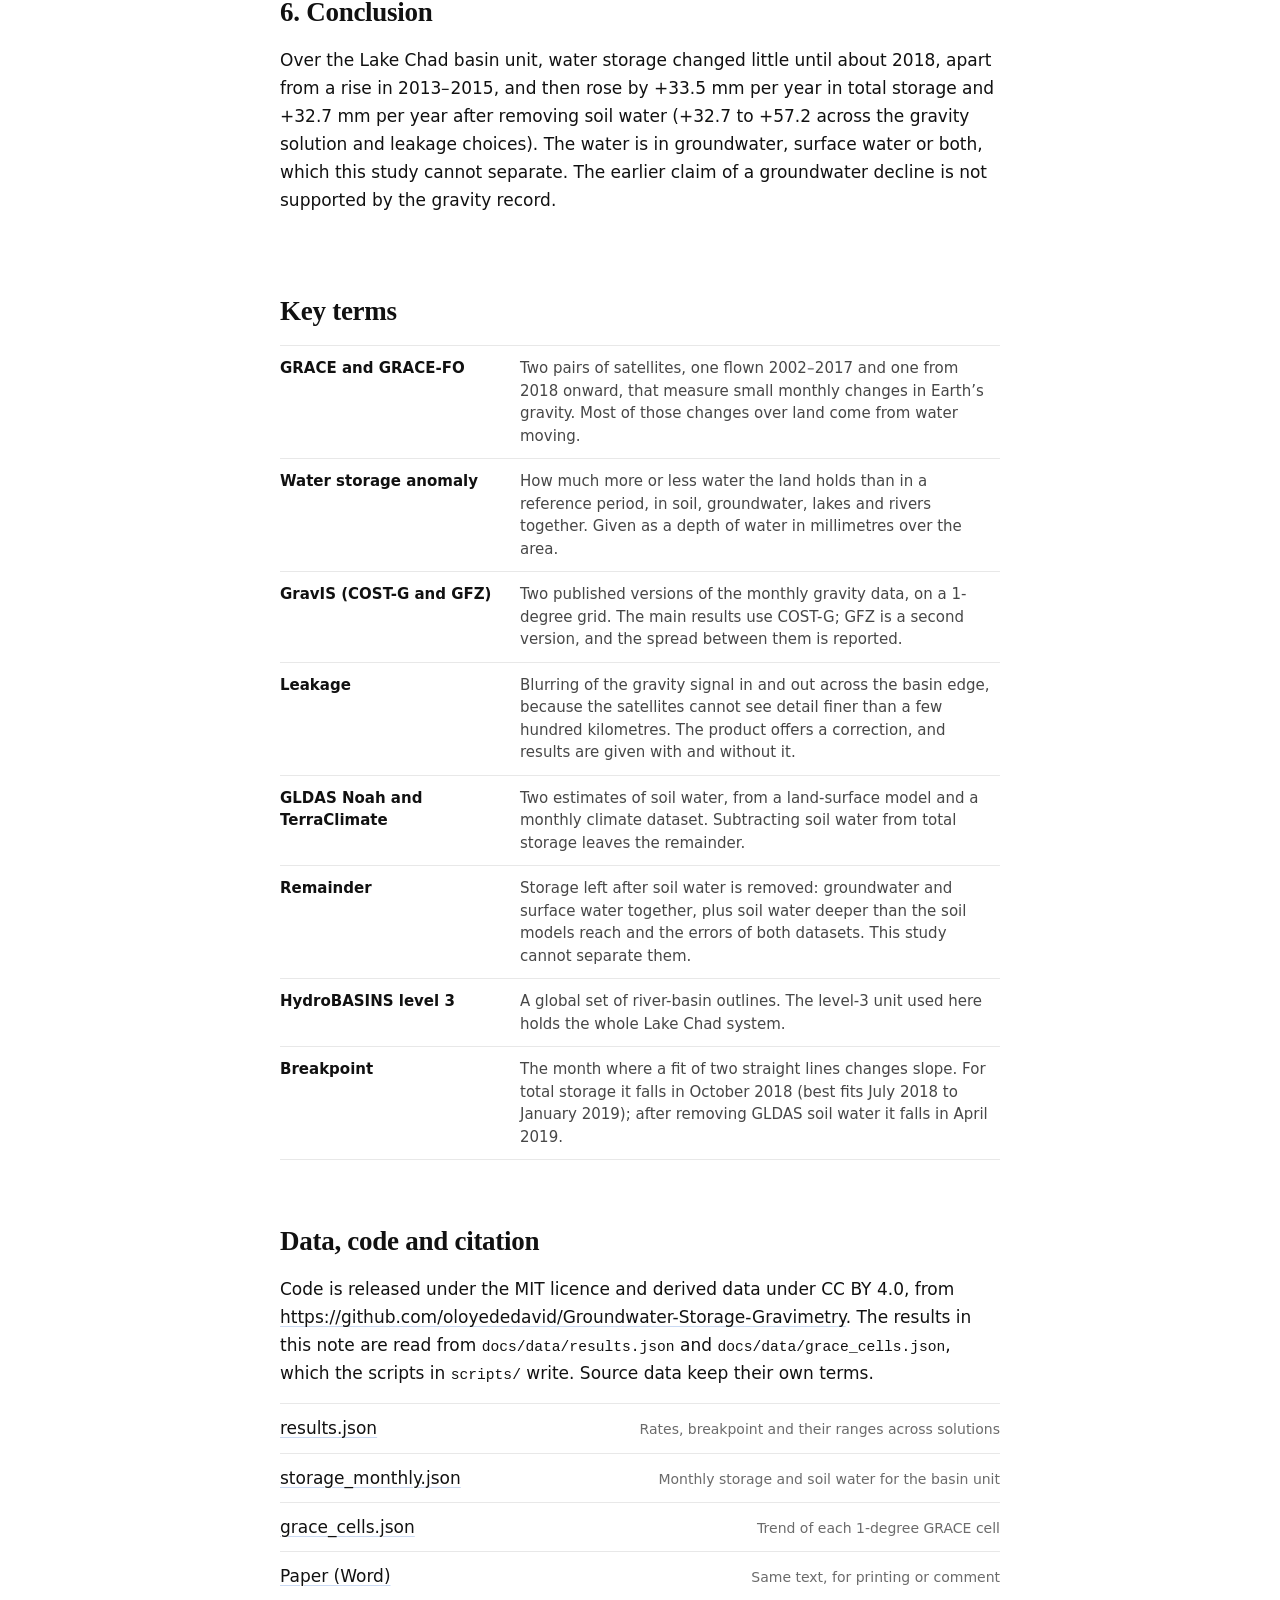
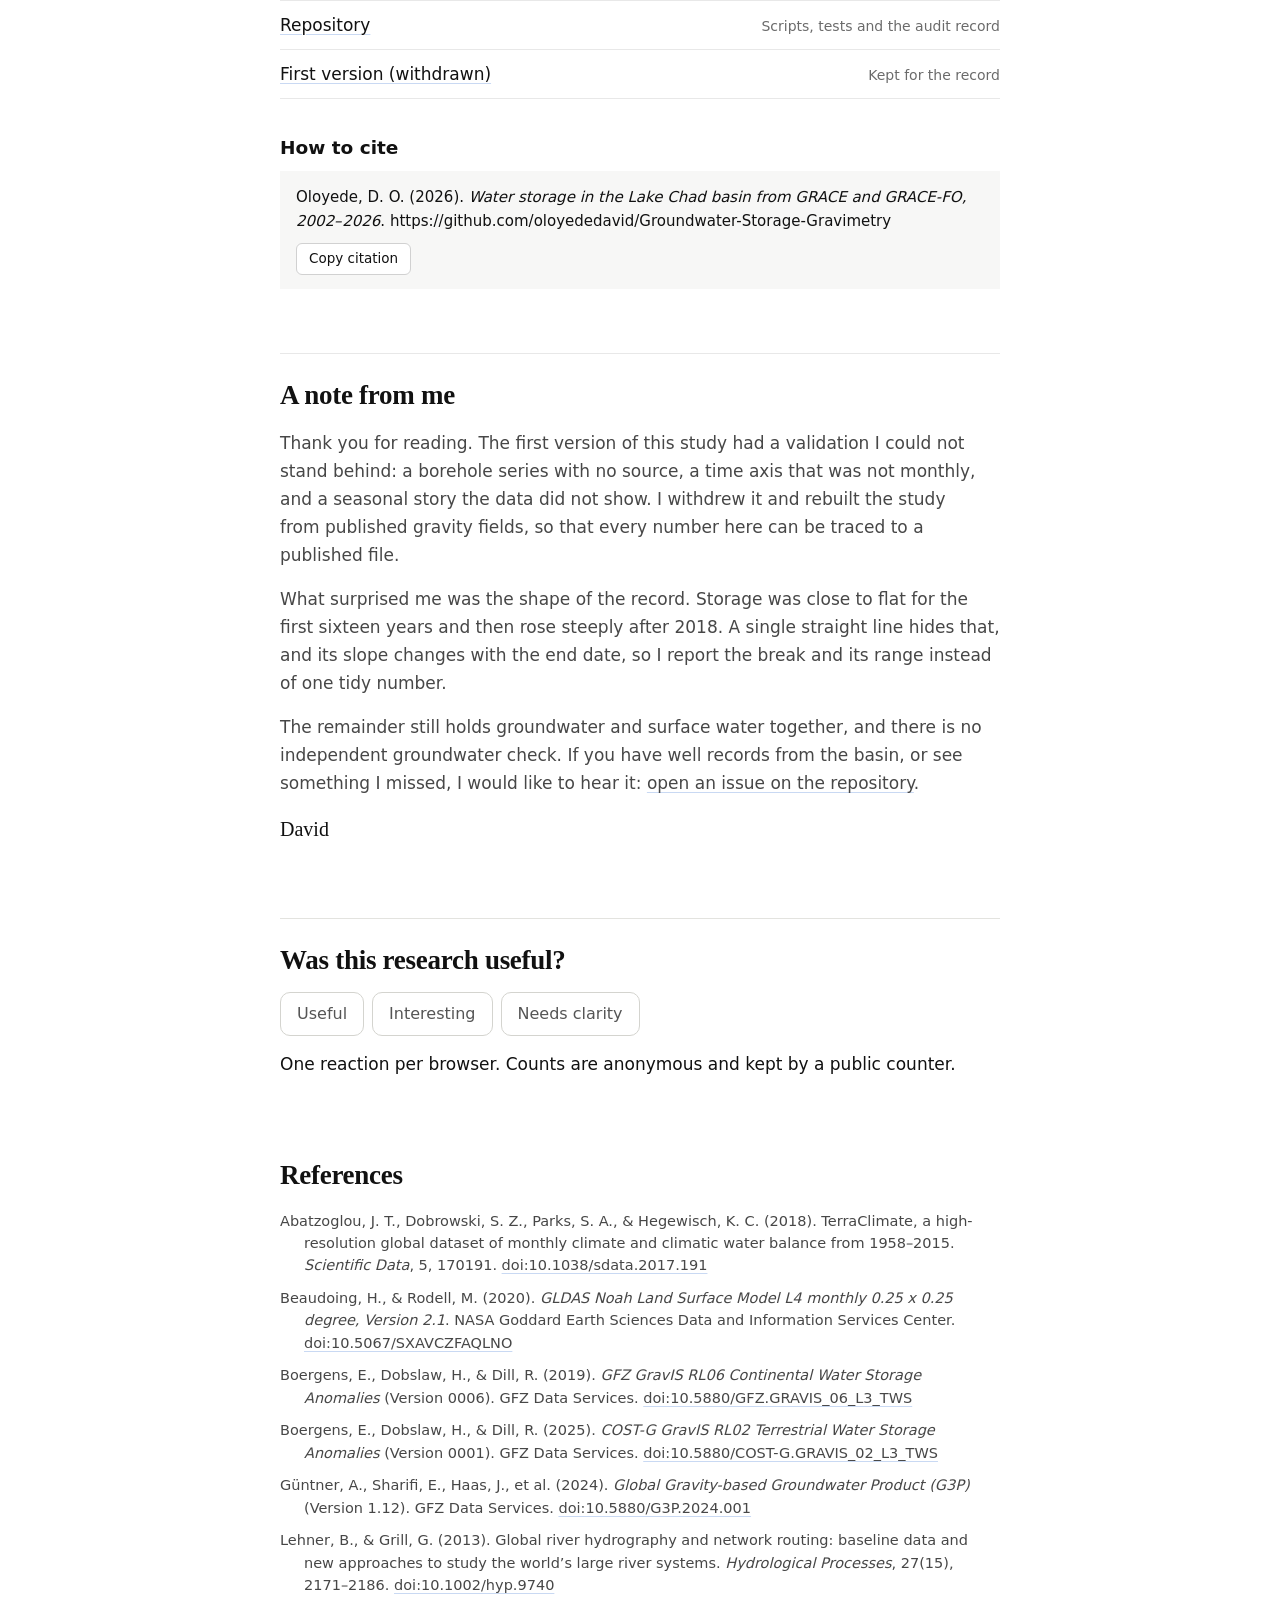
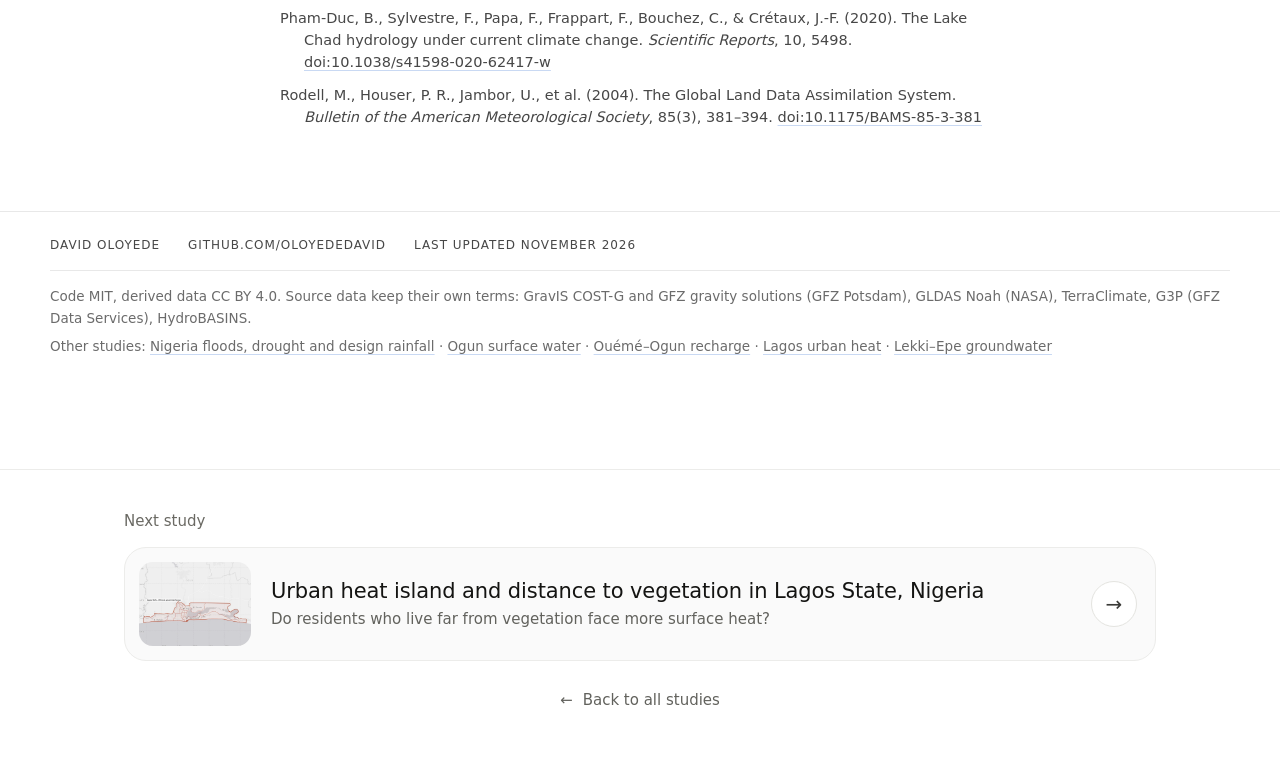
==== commit 32be2414: "Rebuild the paper, the Word version and the page" ====
--- a/docs/index.html
+++ b/docs/index.html
@@ -90,25 +90,26 @@
 <h2 id="abstract">Abstract</h2>
 <p>We ask whether water storage in the Lake Chad basin has fallen or
 risen since 2002, when, by how much, and how much of the change remains
-after removing soil water. We average two GravIS gravity solutions
-(COST-G and GFZ; 259 monthly fields for COST-G, 2002-04 to 2026-07, 33
-months missing including the 2017–2018 break between the GRACE and
-GRACE-FO missions) over the HydroBASINS level-3 unit that holds the
-whole lake system (1,119,893 km²), and subtract soil water from GLDAS
-Noah and TerraClimate. Storage was close to flat for the first part of
-the record and then rose steeply. A two-segment fit puts the change in
-October 2018 (best breaks July 2018 to January 2019): total storage
-changed by +0.9 mm per year before it (−1.4 to +3.1) and +34.8 mm per
-year after it (+29.4 to +40.2). After removing GLDAS soil water, storage
-rose by +32.7 mm per year over the GRACE-FO years 2018–2026 (+25.7 to
-+39.8), about 37 km³ per year over the basin unit. Across the two
-gravity solutions and with or without the product’s leakage correction,
-that rate ranges from +32.7 to +57.2 mm per year. A straight line
-through the whole record gives +9.2 mm per year (+4.8 to +13.6), but
-this summary depends on the end date (+3.8 mm per year to 2021, +6.0 to
-2023). The remainder holds groundwater and surface water together, which
-this study cannot separate, and there is no independent groundwater
-validation.</p>
+after removing soil water. We use two GravIS gravity solutions, COST-G
+for the main results and GFZ as a second solution (259 monthly fields
+for COST-G, 2002-04 to 2026-07, 33 months missing including the
+2017–2018 break between the GRACE and GRACE-FO missions) over the
+HydroBASINS level-3 unit that holds the whole lake system (1,119,893
+km²), and subtract soil water from GLDAS Noah and TerraClimate. Storage
+changed little for most of the first part of the record, apart from a
+rise in 2013–2015, and then rose steeply. A two-segment fit puts the
+change in October 2018 (best breaks July 2018 to January 2019): total
+storage changed by +0.9 mm per year before it (−1.4 to +3.1) and +34.8
+mm per year after it (+29.4 to +40.2). After removing GLDAS soil water,
+storage rose by +32.7 mm per year over the GRACE-FO years 2018–2026
+(+25.7 to +39.8), about 37 km³ per year over the basin unit. Across the
+two gravity solutions and with or without the product’s leakage
+correction, that rate ranges from +32.7 to +57.2 mm per year. A straight
+line through the whole record gives +9.2 mm per year (+4.8 to +13.6),
+but this summary depends on the end date (+3.8 mm per year to 2021, +6.0
+to 2023). The remainder holds groundwater and surface water together,
+which this study cannot separate, and there is no independent
+groundwater validation.</p>
 <p><strong>Keywords:</strong> GRACE; GRACE-FO; terrestrial water
 storage; groundwater; Lake Chad; Sahel</p>
 <h2 id="introduction">1. Introduction</h2>
@@ -207,15 +208,22 @@
 per year in 2002–2010 (−4.8 to +3.0) and +1.5 mm per year from 2011 to
 mid-2017 (−7.0 to +10.0). In the GRACE-FO years it rose by +33.5 mm per
 year (+25.4 to +41.7). The two-segment fit is much better than a single
-line (Akaike criterion lower by 350), with its break in October 2018.
-Annual mean storage stayed within −15.2 to +13.0 mm of the 2004–2009
-mean in the complete years up to 2016, and reached 273 mm above it in
-2025 (Figure 2, Figure 3).</p>
+line (Akaike criterion lower by 350, computed as if months were
+independent, which overstates the difference), with its break in October
+2018. Annual mean storage stayed within −15.2 to +13.0 mm of the
+2004–2009 mean in the complete years up to 2016, but the years with 9–11
+months of data show an earlier rise: total storage reached +36.4 mm in
+2014, and storage minus soil water +27.8 to +54.4 mm in 2013–2015. Total
+storage then reached 273 mm above the 2004–2009 mean in 2025 (Figure 2,
+Figure 3).</p>
 <p>The step between the missions is estimated at −21.2 mm (−64.8 to
 +22.4). It is not distinguishable from zero and points the wrong way to
-explain the rise, which is measured within the GRACE-FO years alone. A
-small step cannot be ruled out; it would mostly affect the straight-line
-rate through the whole record.</p>
+explain the rise, which is measured within the GRACE-FO years alone. For
+storage minus soil water the step is −32.4 mm (−69.5 to +4.7): also not
+distinguishable from zero, but its interval reaches further, so the
+inter-mission break remains a real uncertainty for the timing of the
+change. A small step cannot be ruled out; it would mostly affect the
+straight-line rate through the whole record.</p>
 <p>The cells that overlap the basin unit have straight-line trends from
 −1.6 to +21.5 mm per year (Figure 1). The largest is in the cell centred
 at 11.5° N, 7.5° E, west of the lake, while the cell holding the lake
@@ -263,7 +271,7 @@
 <tr class="header">
 <th style="text-align: left;">Gravity solution</th>
 <th style="text-align: left;">Area</th>
-<th style="text-align: left;">Soil water</th>
+<th style="text-align: left;">Soil water and leakage</th>
 <th style="text-align: left;">Rate 2002–2026, mm per year (95%
 interval)</th>
 <th style="text-align: left;">Rate in GRACE-FO years, mm per year (95%
@@ -370,8 +378,10 @@
 of +6.1 and +6.1 mm per year; G3P’s groundwater has a larger seasonal
 cycle (55 against 47 mm). G3P’s surface-water layer stays between −0.9
 and 2.9 mm over the basin, so G3P counts nearly the whole residual as
-groundwater; the comparison cannot split lake water from groundwater. It
-also ends before the steepest part of the rise.</p>
+groundwater; the comparison cannot split lake water from groundwater.
+G3P’s groundwater rate equals its total-storage rate (+6.1 and +6.1 mm
+per year), so the agreement adds no independent evidence about
+groundwater. It also ends before the steepest part of the rise.</p>
 <h3 id="explore">3.4 Map and chart</h3>
 <p>The map shows the straight-line storage trend of each 1-degree GRACE cell from 2002 to 2026. Select a cell to read its value; with a keyboard, press Tab to reach the map and use the arrow keys. The solid outline is the level-3 basin unit and the dashed outline the western level-4 unit. A 1-degree cell is finer than what GRACE resolves (a few hundred kilometres), so neighbouring cells are not independent.</p>
 <div id="gr-map" class="gr-map"></div>
@@ -383,9 +393,16 @@
 <div id="gr-chart" class="gr-chart"></div>
 <h2 id="discussion">4. Discussion</h2>
 <p>Water storage in the Lake Chad basin changed little from 2002 to
-about 2018 and then rose steeply. Almost all of the rise remains after
-removing GLDAS soil water. This study does not test what caused it:
-rainfall, river inflow and lake extent were not analysed.</p>
+about 2018, apart from a rise in 2013–2015, and then rose steeply.
+Almost all of the rise remains after removing GLDAS soil water. This
+study does not test what caused it: rainfall, river inflow and lake
+extent were not analysed. A multi-satellite study of the lake (Pham-Duc
+et al., 2020) found its extent stable over the last two decades and
+groundwater, about 70 % of the lake’s annual storage change, rising
+since the 2000s with water supplied by its two main tributaries. That
+points the same way as the rise found here, but it is a separate
+analysis with its own assumptions and does not test the rates reported
+here.</p>
 <p>Whether the rise is groundwater cannot be settled here. The basin
 unit contains the lake, its wetlands and the floodplains of its
 inflowing rivers, and the gravity record cannot tell water in them from
@@ -414,12 +431,13 @@
 cover sampling and autocorrelation, not errors shared by the models or
 the gravity solutions.</p>
 <h2 id="conclusion">6. Conclusion</h2>
-<p>Over the Lake Chad basin unit, water storage was close to flat until
-about 2018 and then rose by +33.5 mm per year in total storage and +32.7
-mm per year after removing soil water (+32.7 to +57.2 across the gravity
-solution and leakage choices). The water is in groundwater, surface
-water or both, which this study cannot separate. The earlier claim of a
-groundwater decline is not supported by the gravity record.</p>
+<p>Over the Lake Chad basin unit, water storage changed little until
+about 2018, apart from a rise in 2013–2015, and then rose by +33.5 mm
+per year in total storage and +32.7 mm per year after removing soil
+water (+32.7 to +57.2 across the gravity solution and leakage choices).
+The water is in groundwater, surface water or both, which this study
+cannot separate. The earlier claim of a groundwater decline is not
+supported by the gravity record.</p>
 <!-- page-end:start -->
 <section id="key-terms" aria-labelledby="h-terms">
     <h2 id="h-terms">Key terms</h2>
@@ -489,6 +507,7 @@
 <li>Boergens, E., Dobslaw, H., &amp; Dill, R. (2025). <em>COST-G GravIS RL02 Terrestrial Water Storage Anomalies</em> (Version 0001). GFZ Data Services. <a href="https://doi.org/10.5880/COST-G.GRAVIS_02_L3_TWS">doi:10.5880/COST-G.GRAVIS_02_L3_TWS</a></li>
 <li>Güntner, A., Sharifi, E., Haas, J., et al. (2024). <em>Global Gravity-based Groundwater Product (G3P)</em> (Version 1.12). GFZ Data Services. <a href="https://doi.org/10.5880/G3P.2024.001">doi:10.5880/G3P.2024.001</a></li>
 <li>Lehner, B., &amp; Grill, G. (2013). Global river hydrography and network routing: baseline data and new approaches to study the world’s large river systems. <em>Hydrological Processes</em>, 27(15), 2171–2186. <a href="https://doi.org/10.1002/hyp.9740">doi:10.1002/hyp.9740</a></li>
+<li>Pham-Duc, B., Sylvestre, F., Papa, F., Frappart, F., Bouchez, C., &amp; Crétaux, J.-F. (2020). The Lake Chad hydrology under current climate change. <em>Scientific Reports</em>, 10, 5498. <a href="https://doi.org/10.1038/s41598-020-62417-w">doi:10.1038/s41598-020-62417-w</a></li>
 <li>Rodell, M., Houser, P. R., Jambor, U., et al. (2004). The Global Land Data Assimilation System. <em>Bulletin of the American Meteorological Society</em>, 85(3), 381–394. <a href="https://doi.org/10.1175/BAMS-85-3-381">doi:10.1175/BAMS-85-3-381</a></li>
 </ol>
 </main>
--- a/docs/assets/style.css
+++ b/docs/assets/style.css
@@ -886,3 +886,11 @@
 /* consistency with the portfolio: left-aligned text, portfolio blue */
 :root { --accent: #1f5fae; }
 .article section > p, .article section li, .note p, .citation p, figcaption, .eqx-text { text-align: left; hyphens: manual; -webkit-hyphens: manual; }
+
+/* Key terms: the same plain-language list as on the hydrology study */
+.glossary { display: grid; grid-template-columns: minmax(180px, 1fr) minmax(0, 2fr); gap: 0; margin: 0; border-top: 1px solid var(--rule); }
+.glossary dt, .glossary dd { margin: 0; padding: 11px 0; border-bottom: 1px solid var(--rule); font-size: 15px; line-height: 1.5; }
+.glossary dt { font-weight: 700; padding-right: 16px; }
+.glossary dd { color: var(--ink-2); }
+@media (max-width: 860px) { .glossary { grid-template-columns: 1fr; } .glossary dt { border-bottom: 0; padding-bottom: 0; } .glossary dd { padding-top: 3px; } }
+
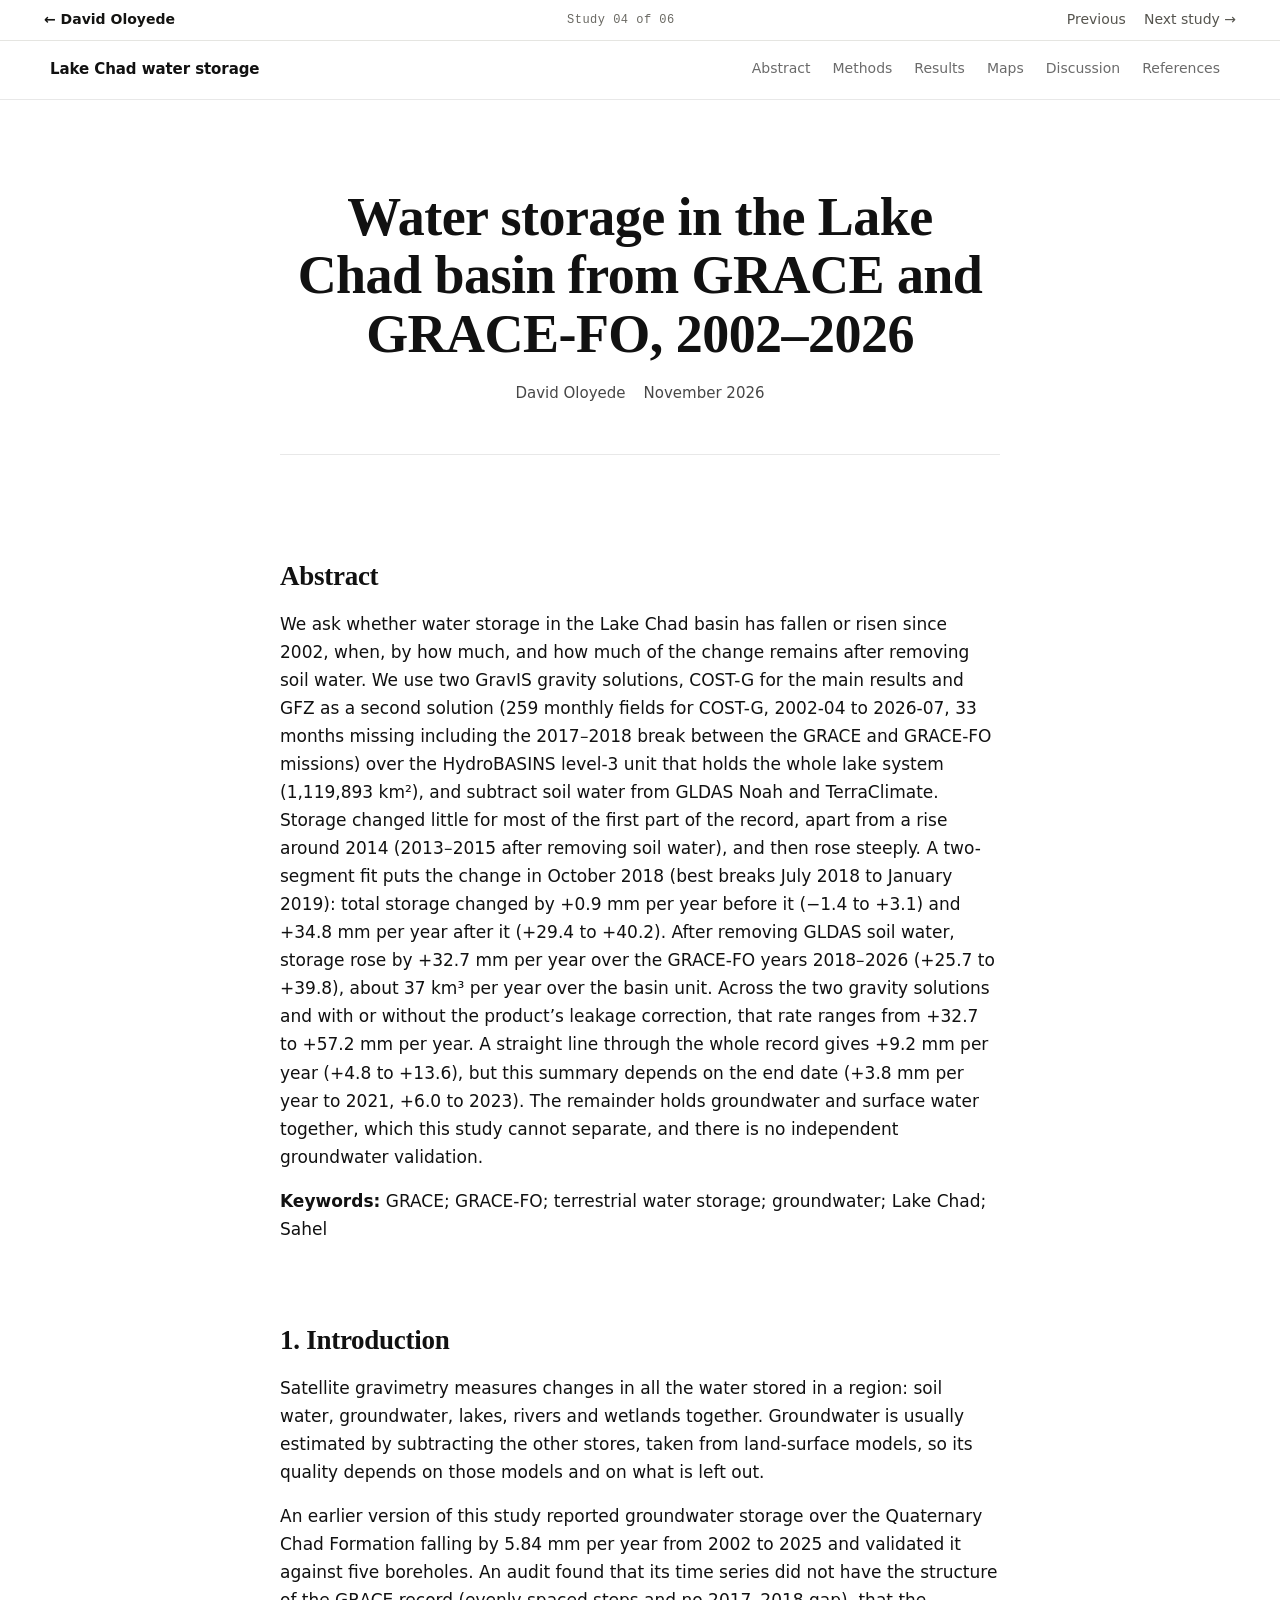
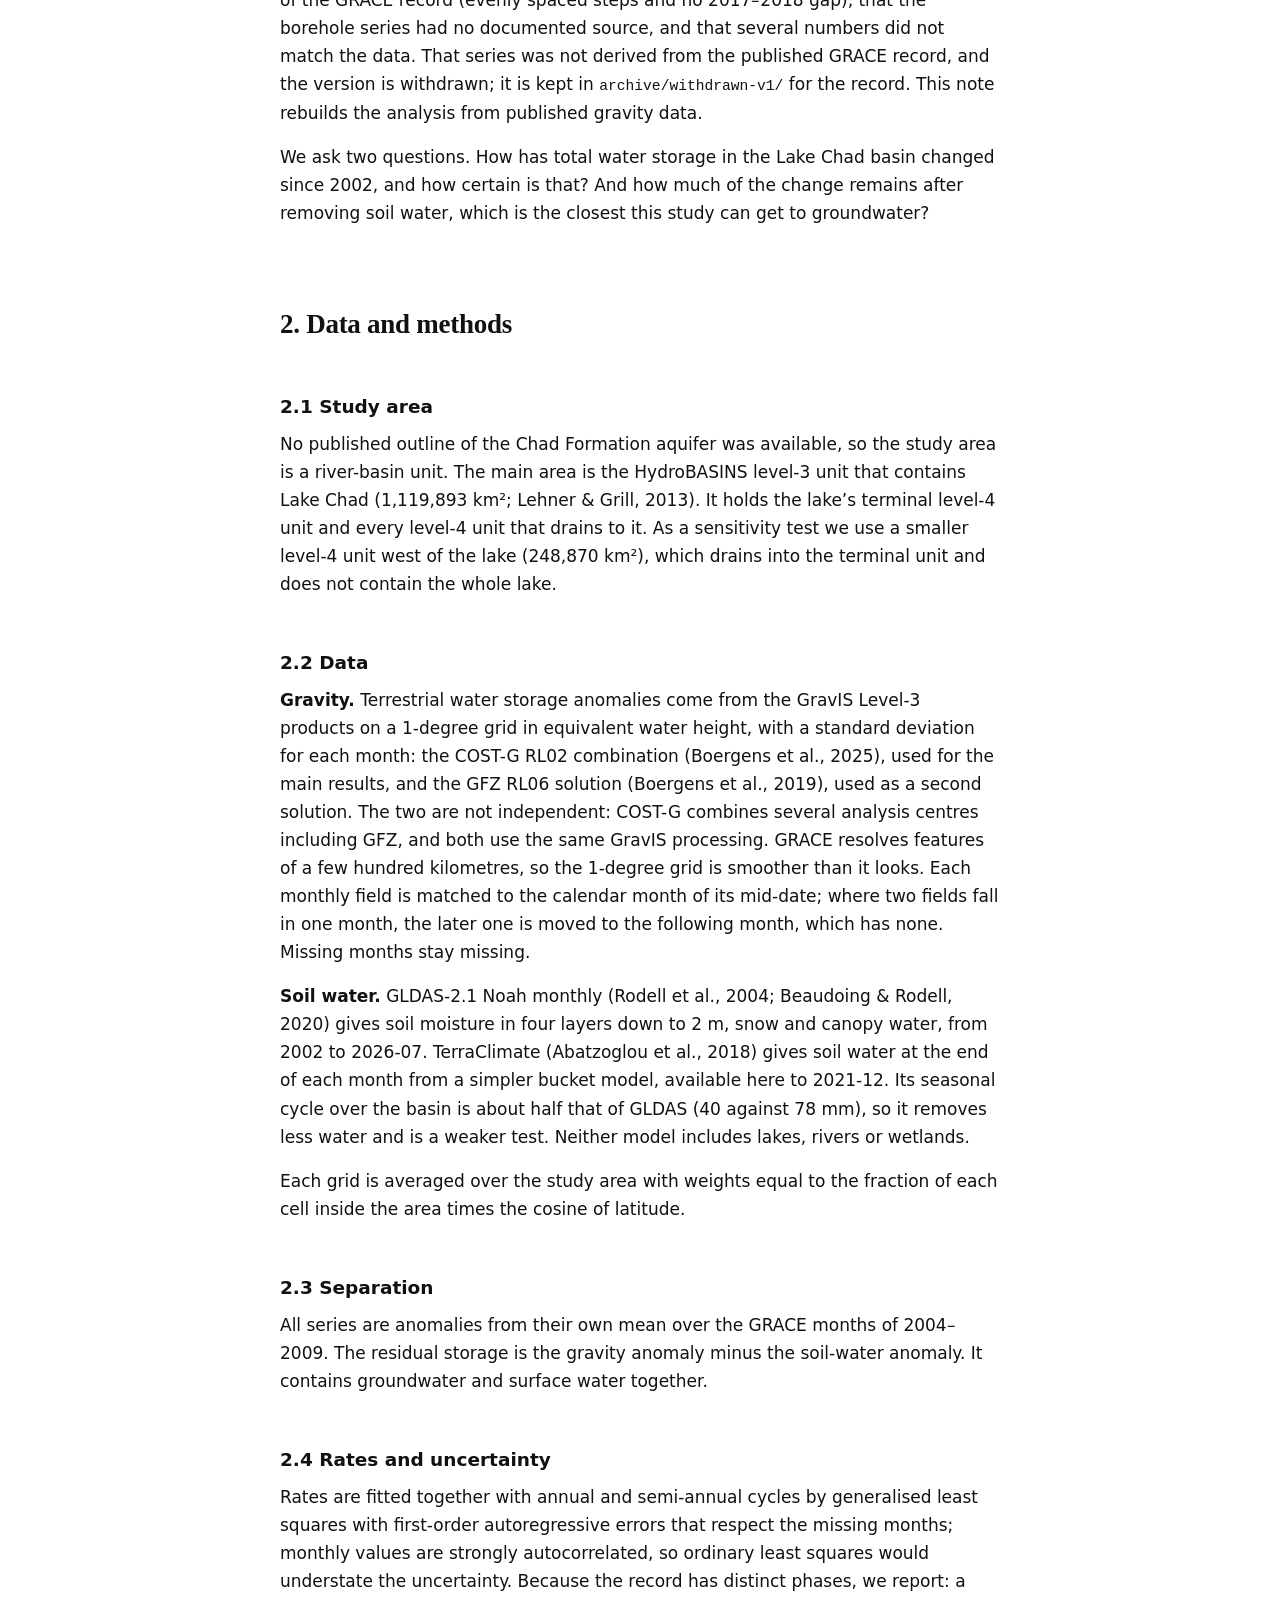
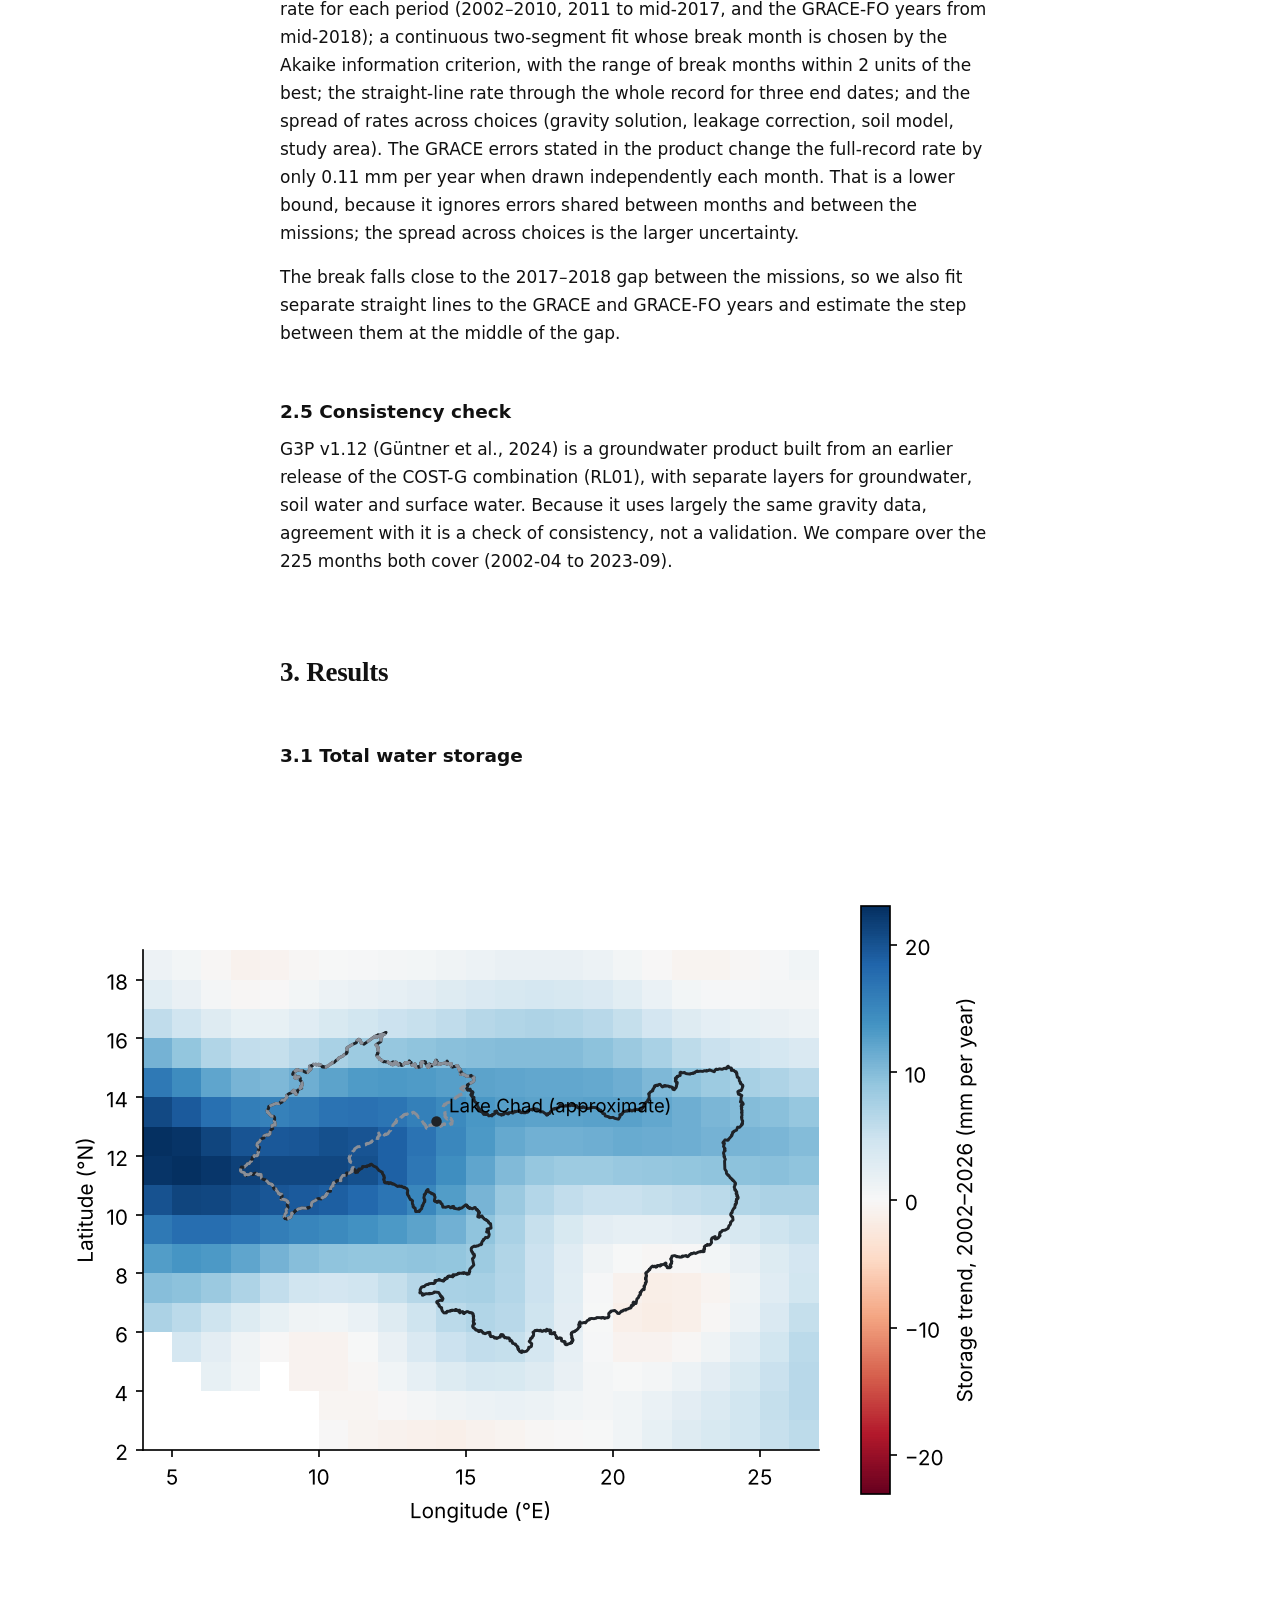
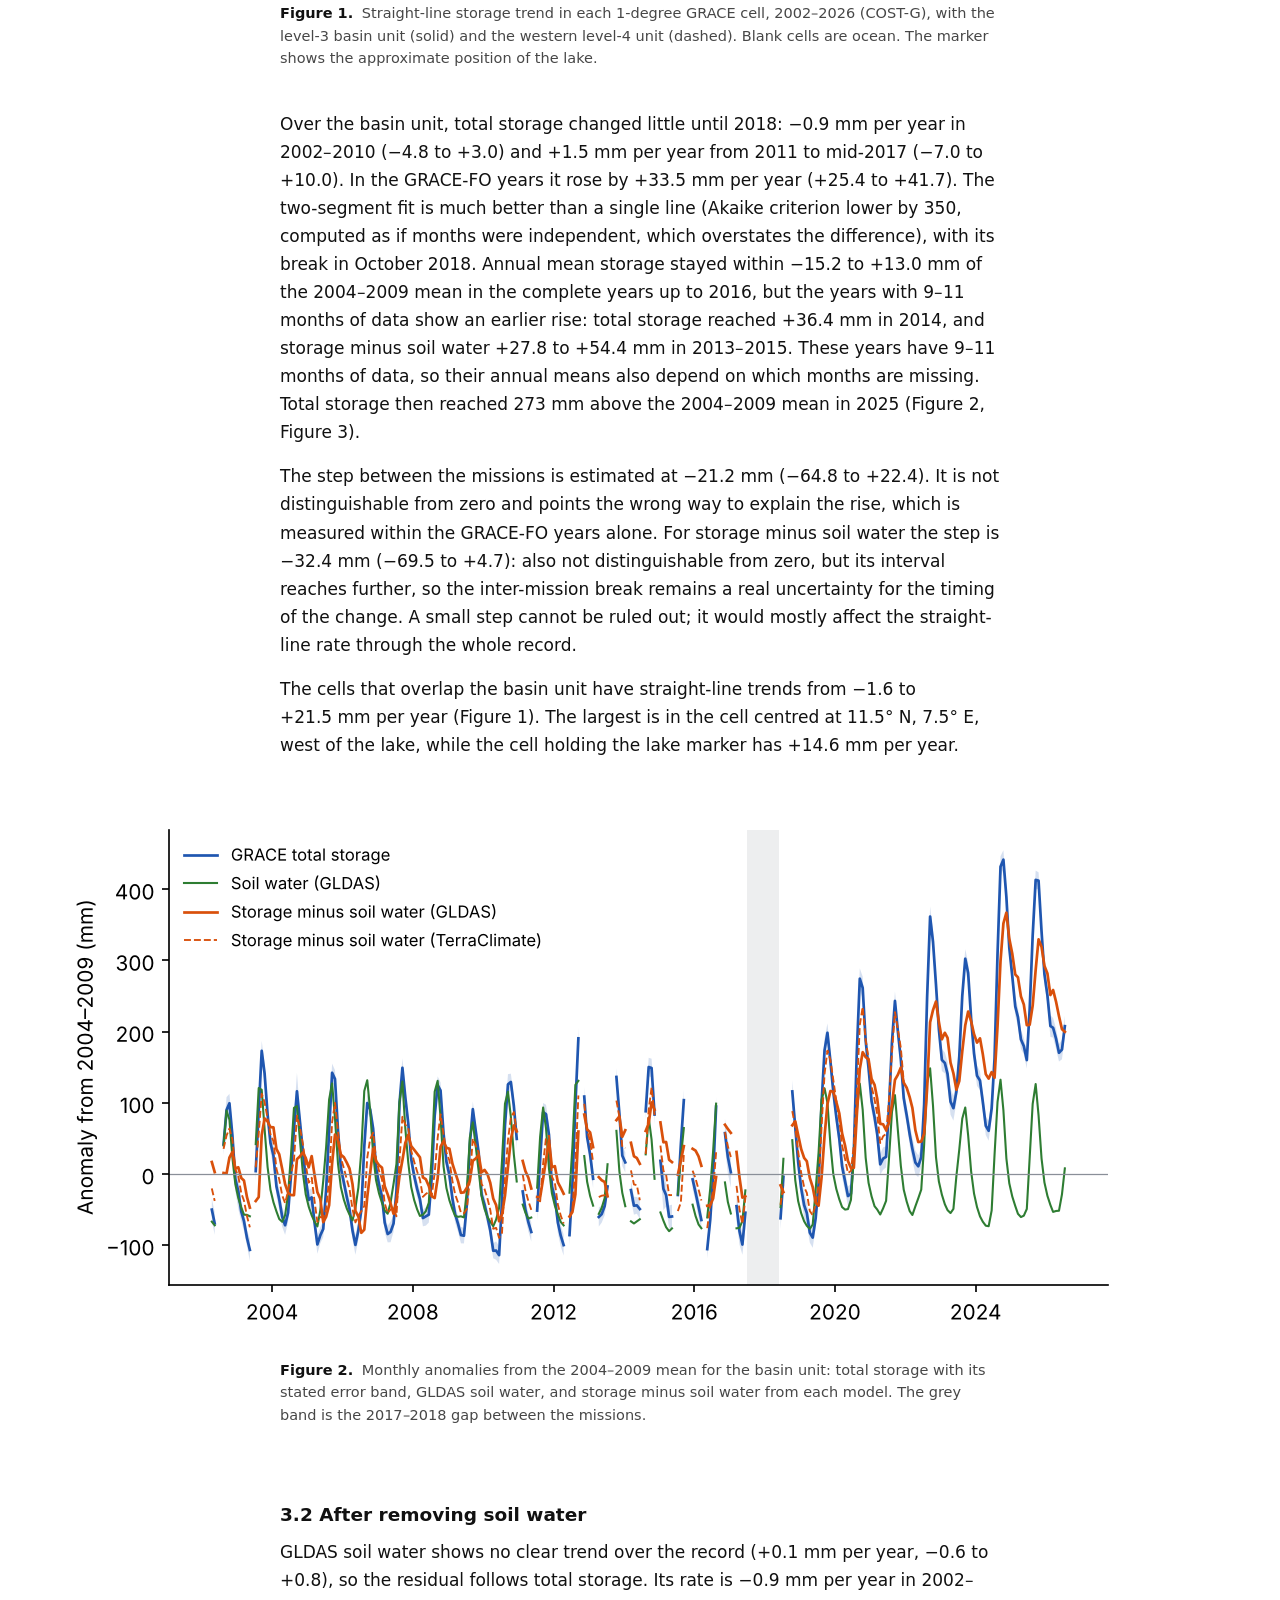
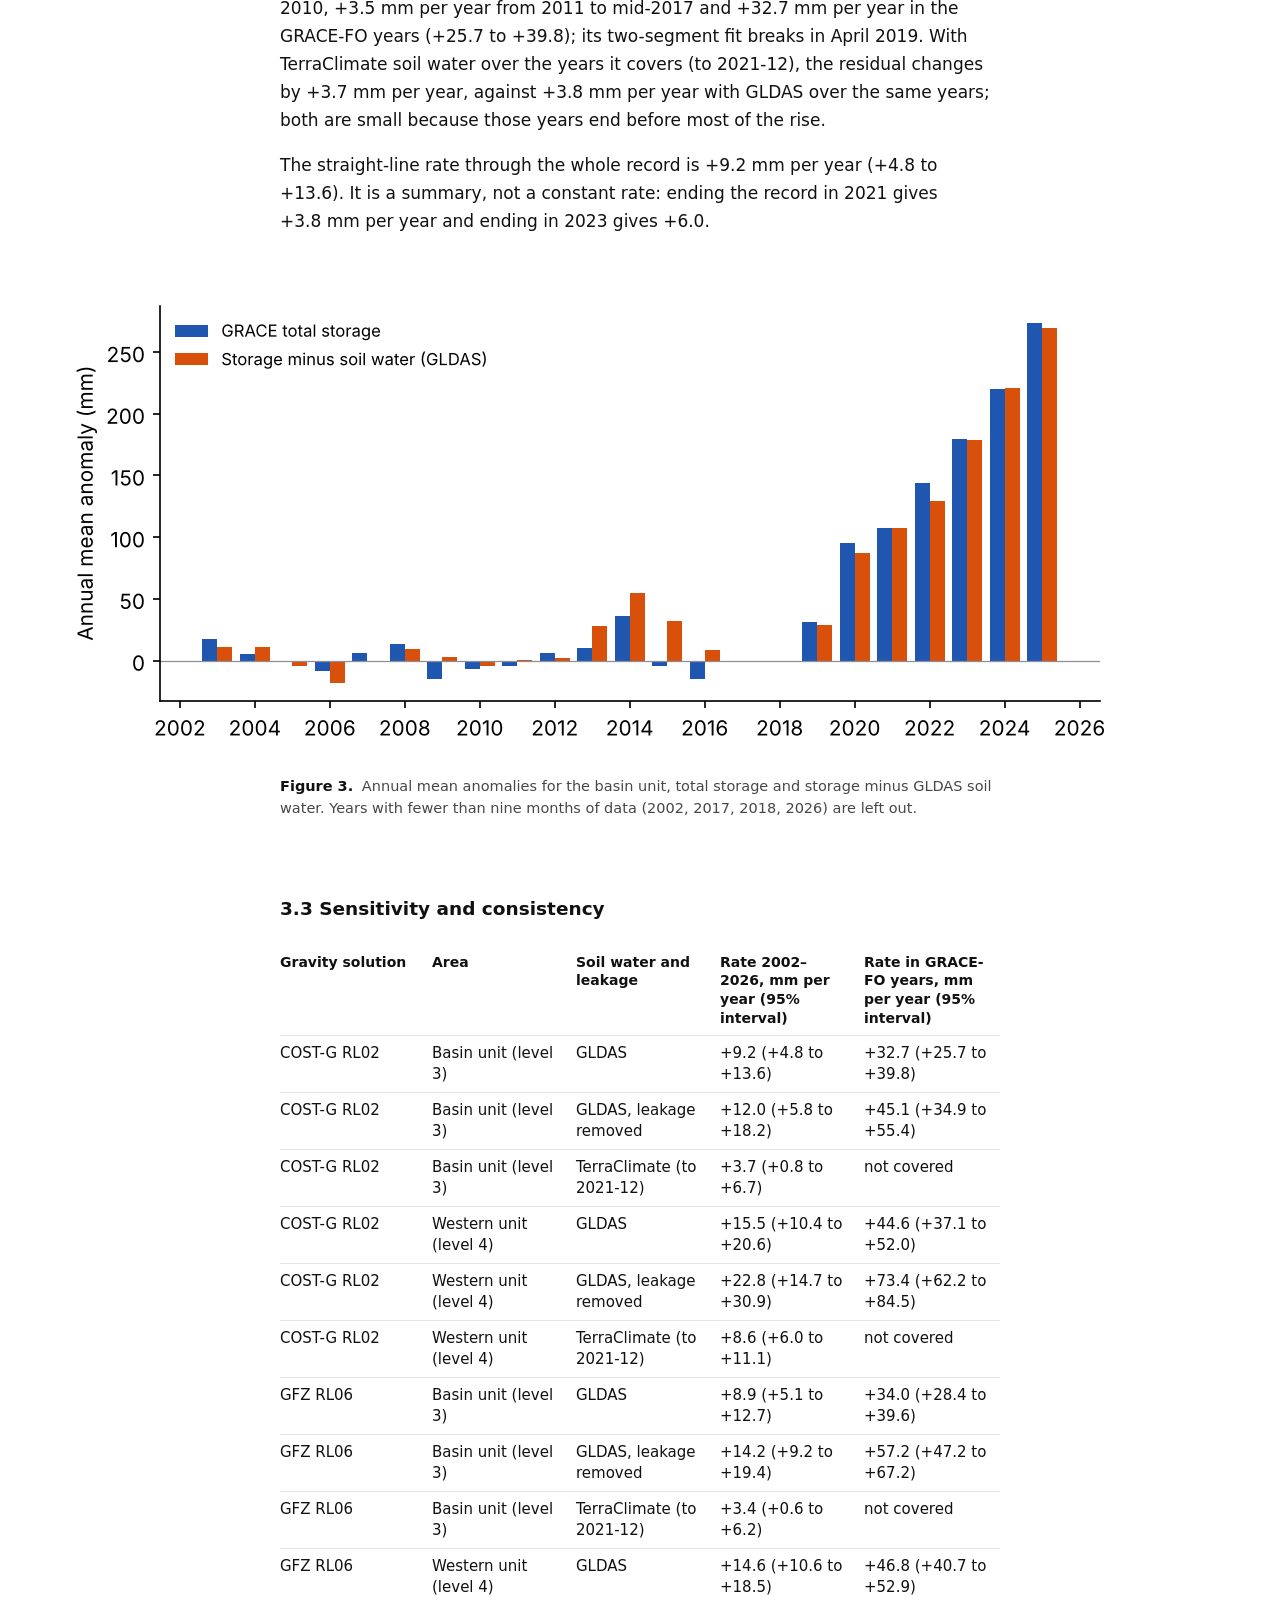
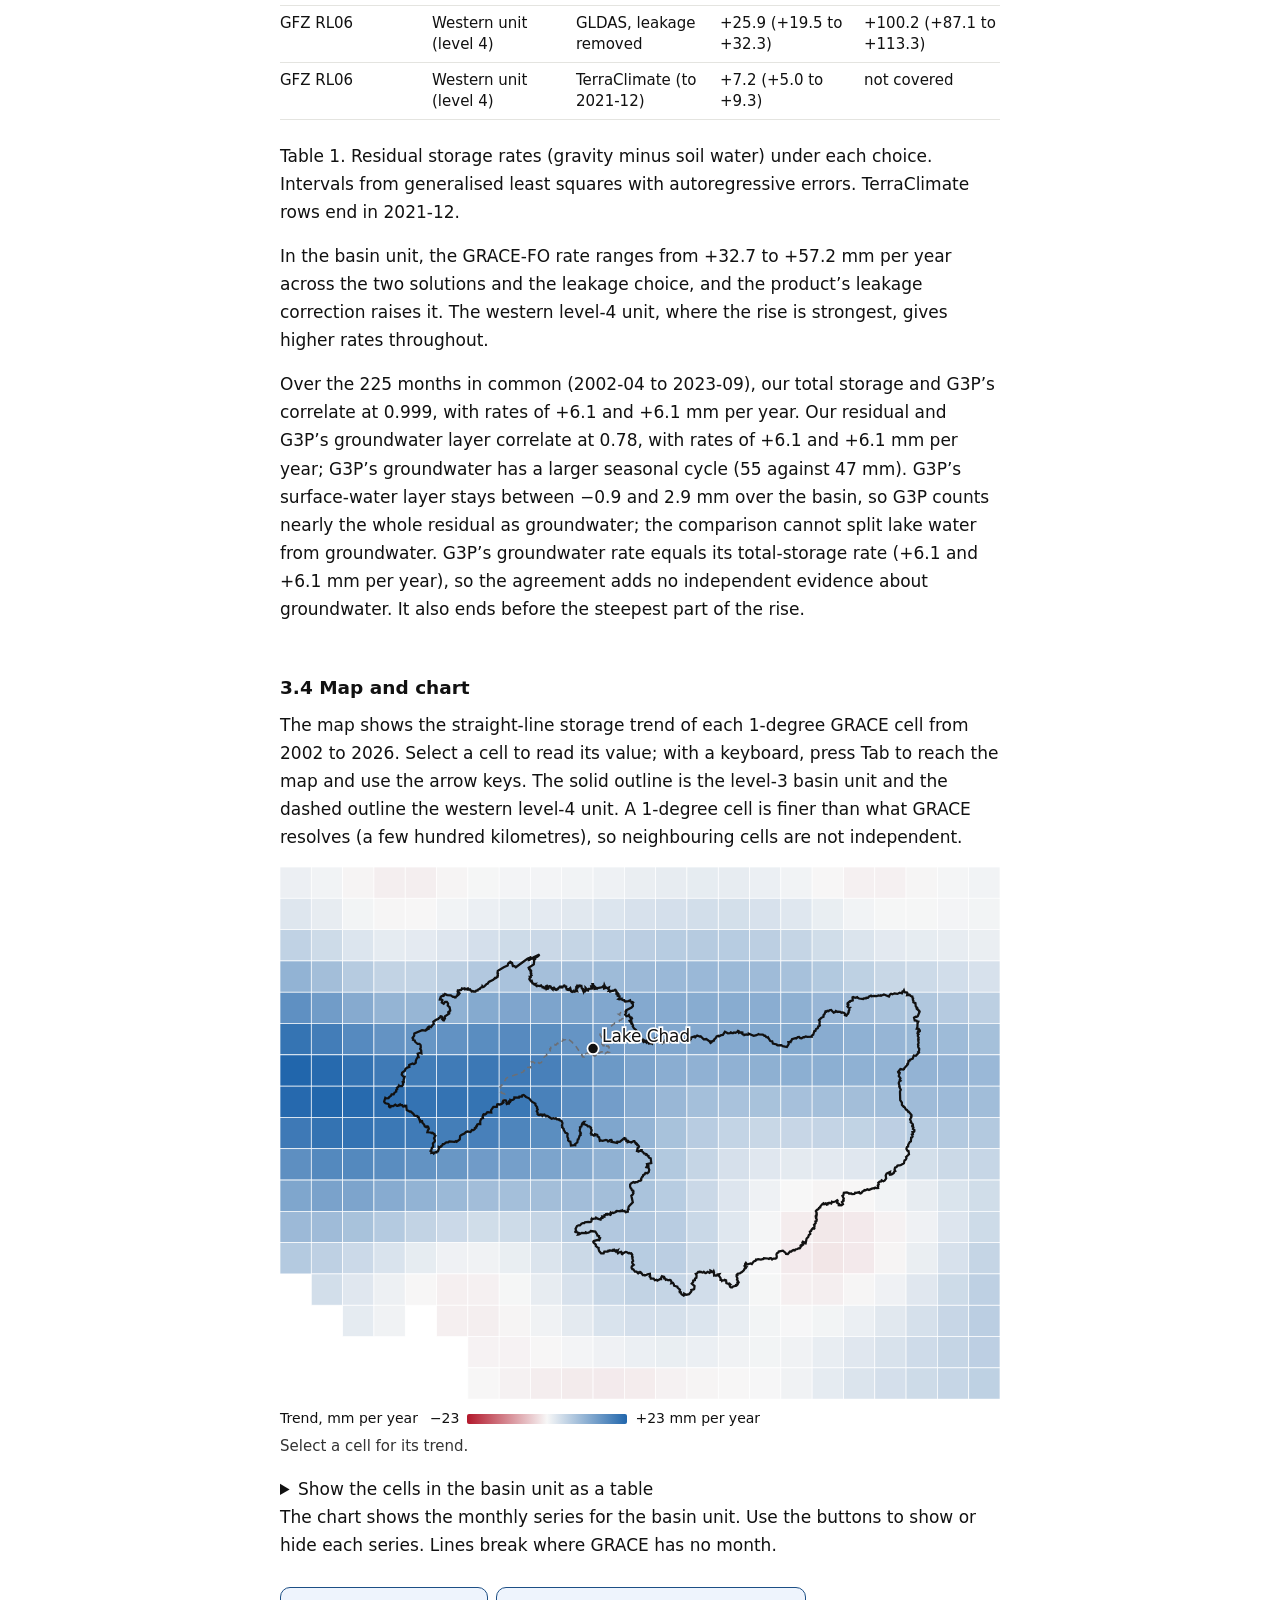
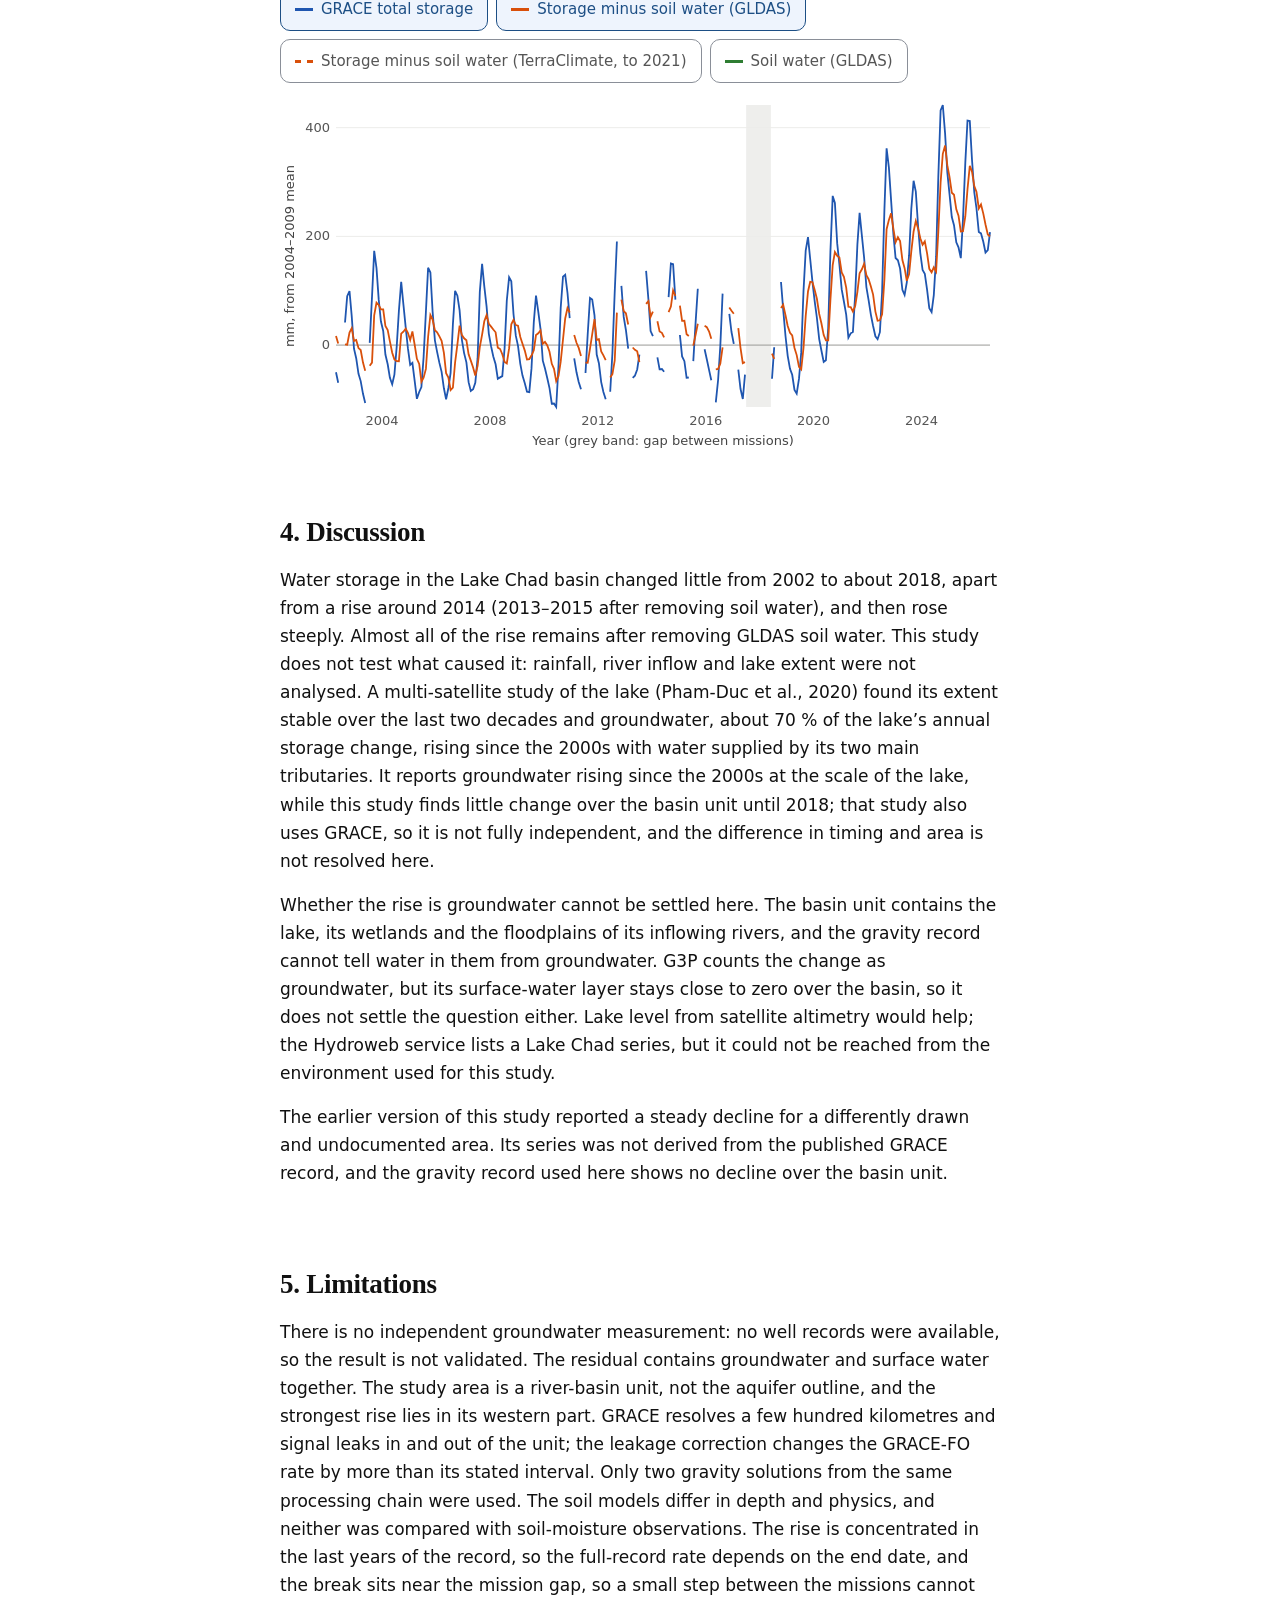
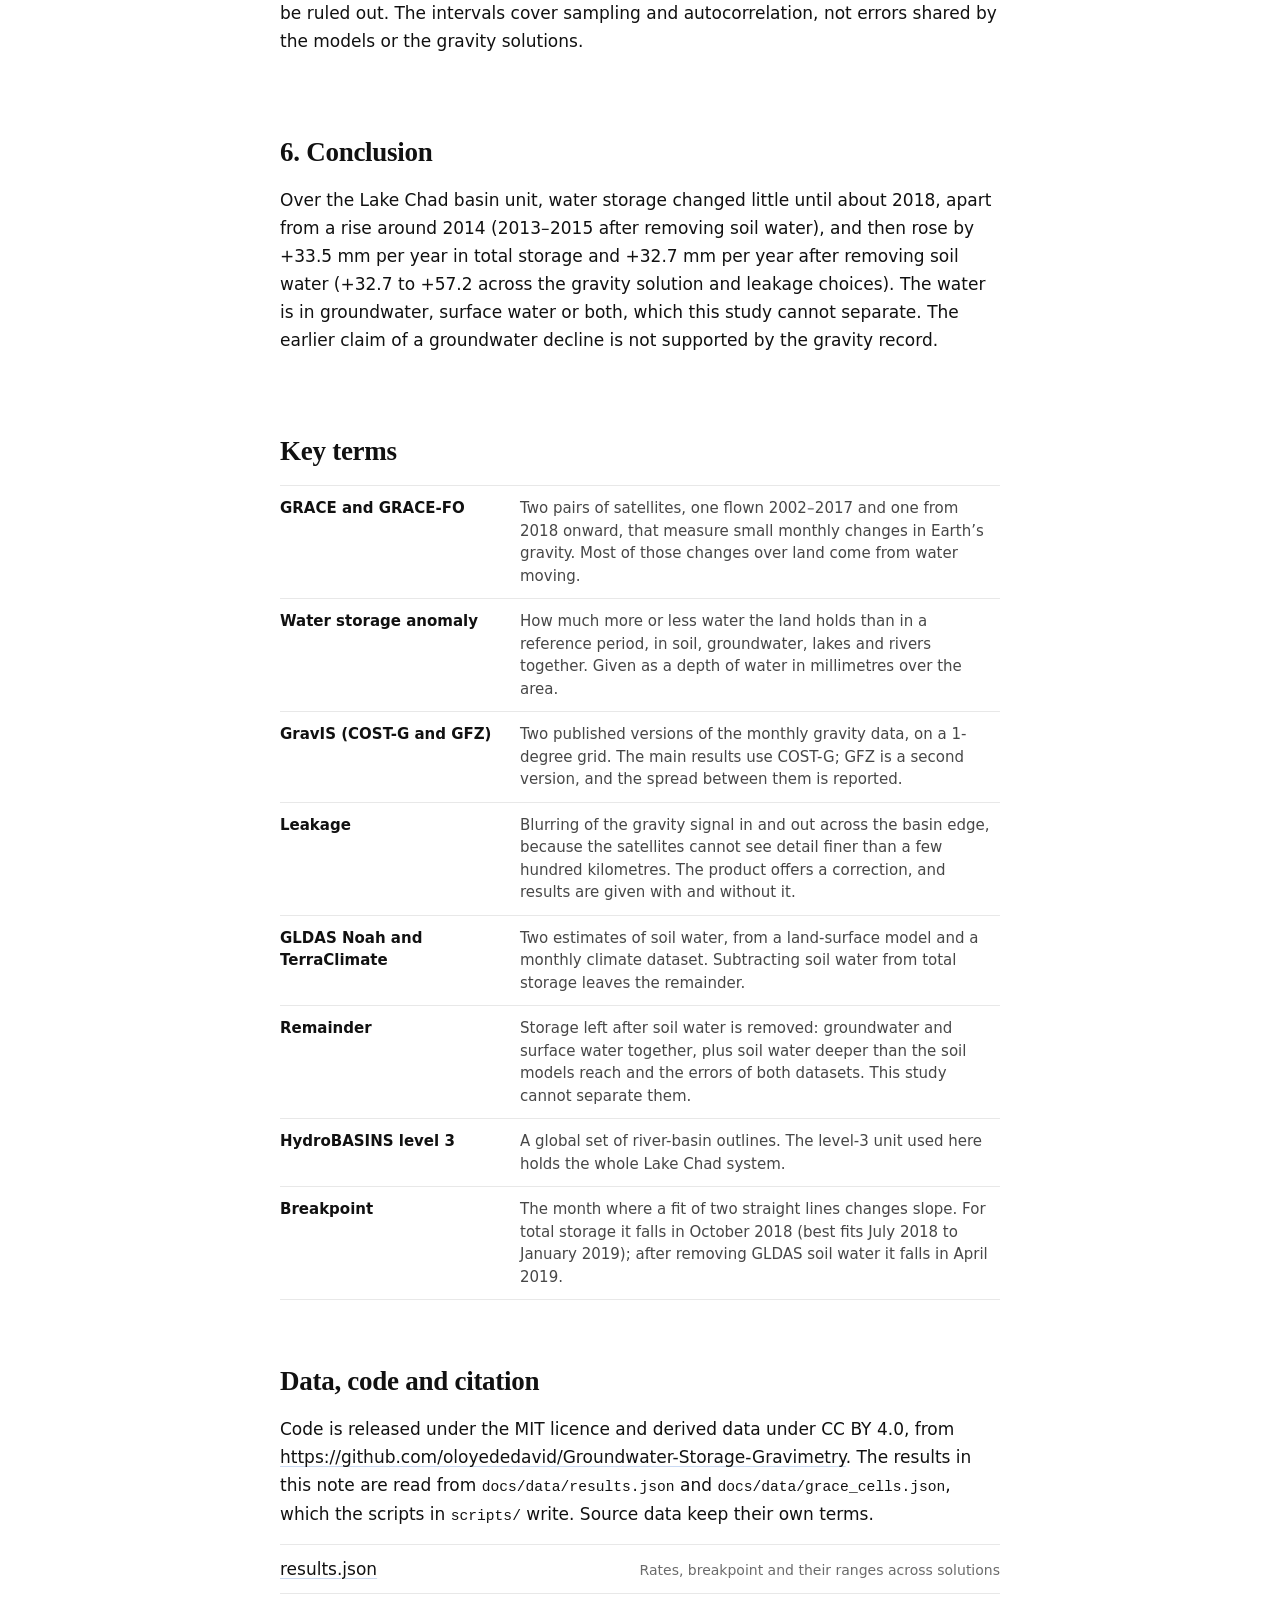
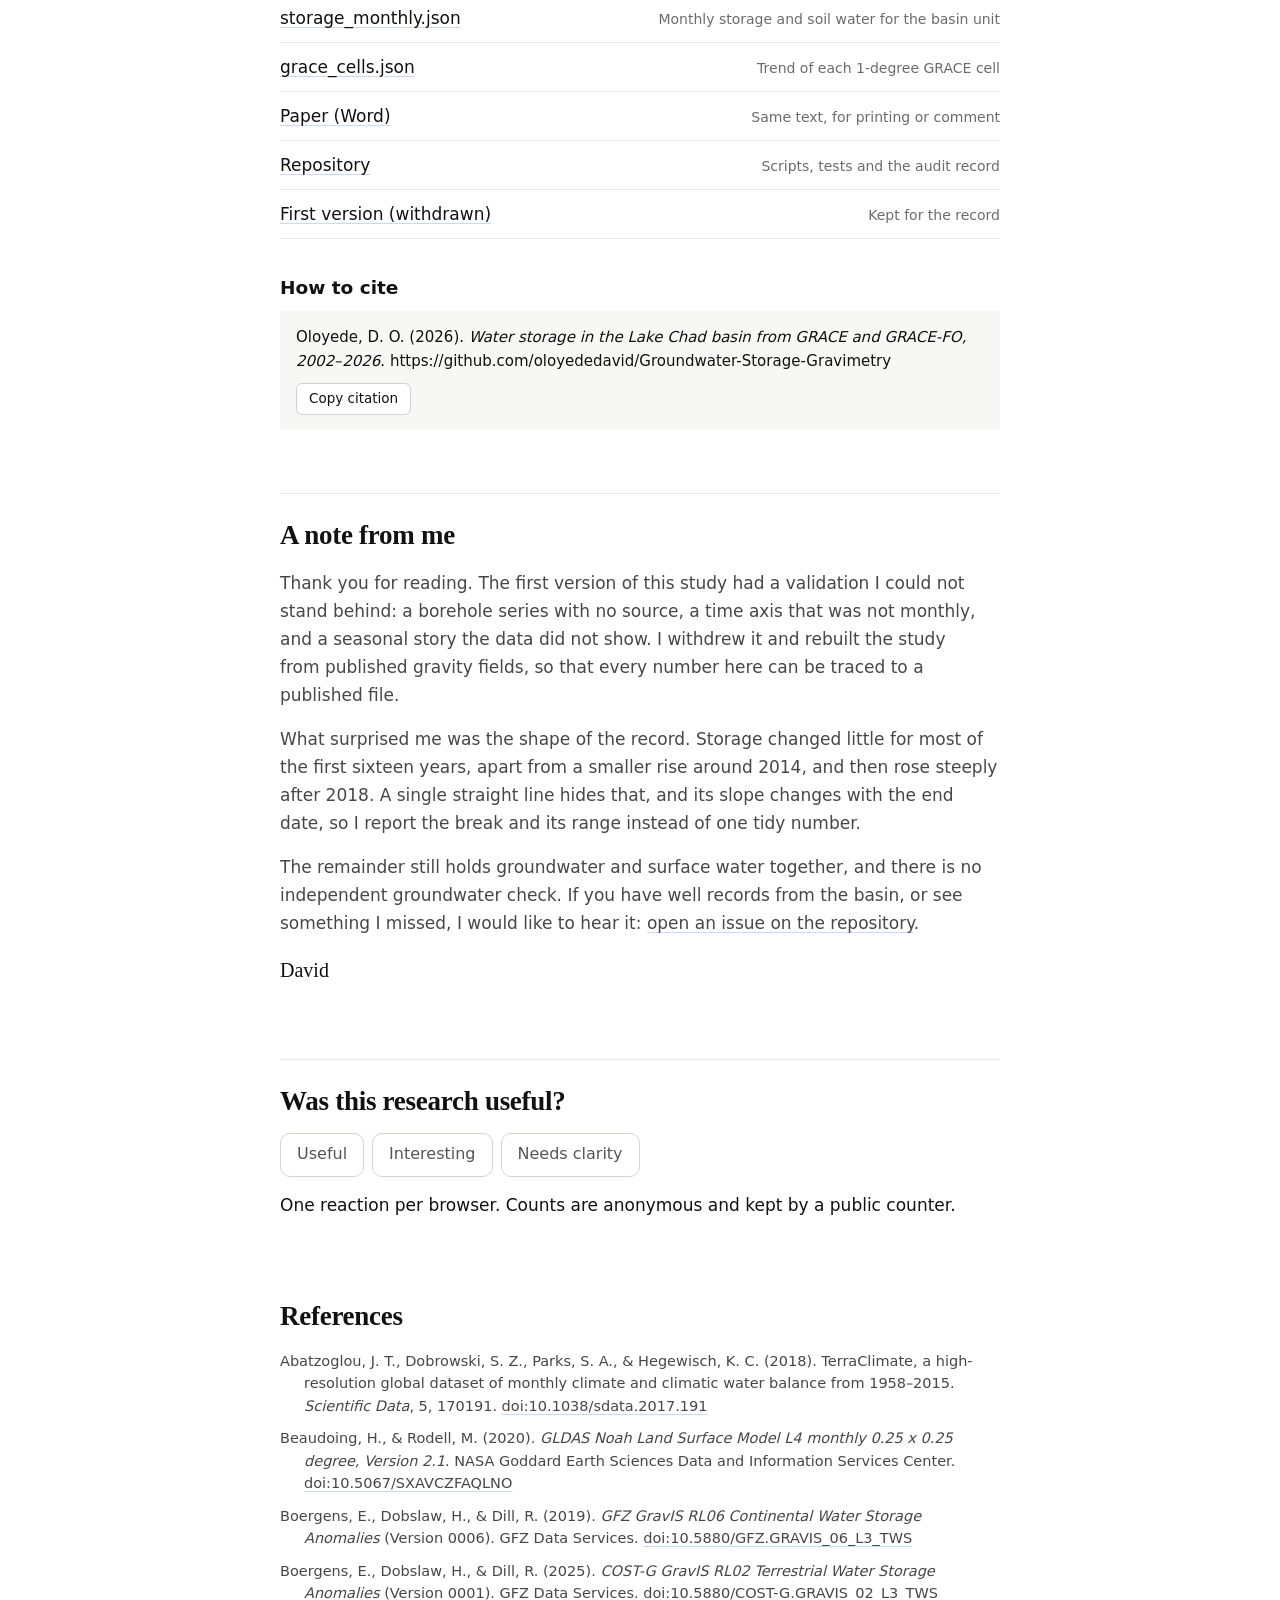
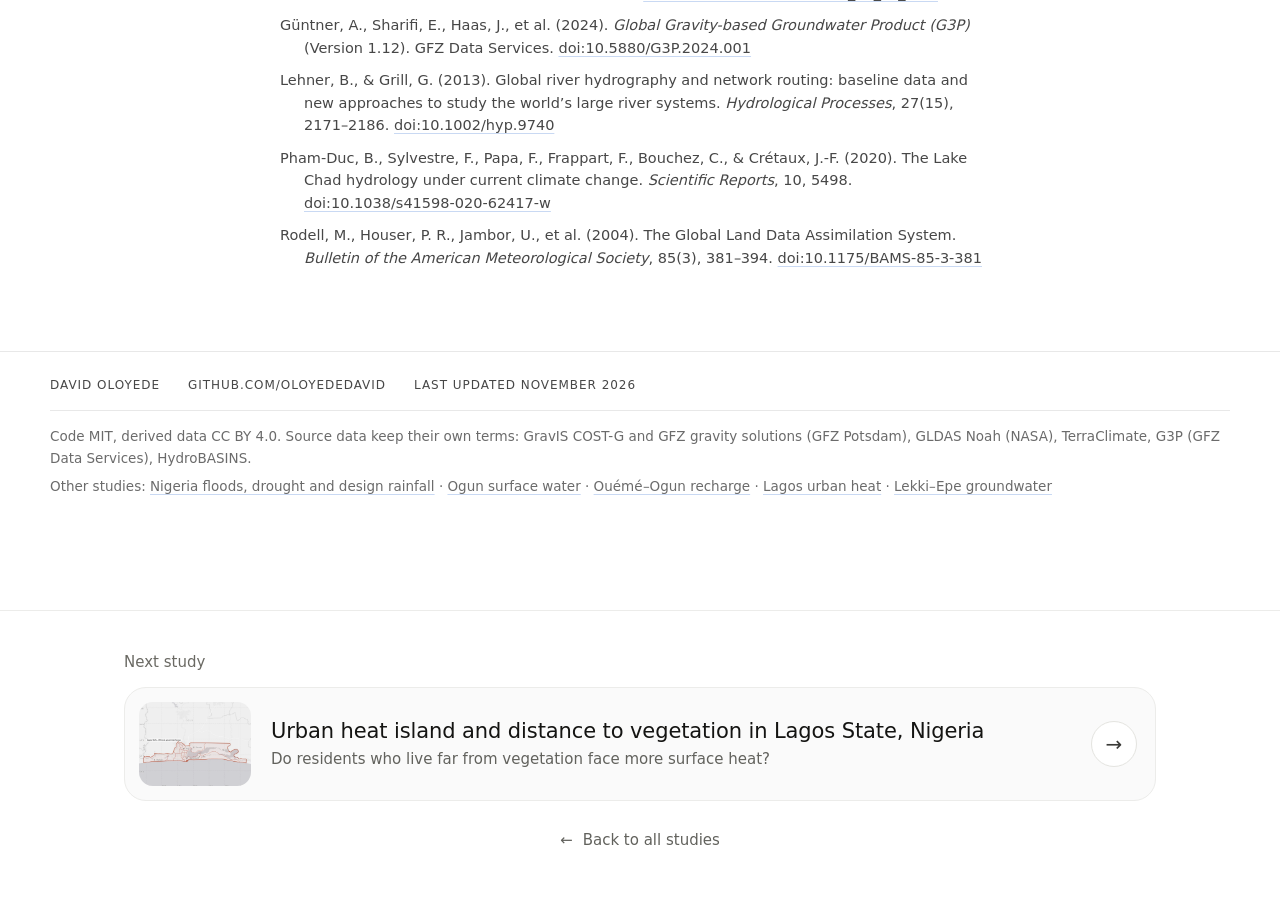
==== commit c40c36ca: "Rebuild the paper, the Word version and the page" ====
--- a/docs/index.html
+++ b/docs/index.html
@@ -97,19 +97,19 @@
 HydroBASINS level-3 unit that holds the whole lake system (1,119,893
 km²), and subtract soil water from GLDAS Noah and TerraClimate. Storage
 changed little for most of the first part of the record, apart from a
-rise in 2013–2015, and then rose steeply. A two-segment fit puts the
-change in October 2018 (best breaks July 2018 to January 2019): total
-storage changed by +0.9 mm per year before it (−1.4 to +3.1) and +34.8
-mm per year after it (+29.4 to +40.2). After removing GLDAS soil water,
-storage rose by +32.7 mm per year over the GRACE-FO years 2018–2026
-(+25.7 to +39.8), about 37 km³ per year over the basin unit. Across the
-two gravity solutions and with or without the product’s leakage
-correction, that rate ranges from +32.7 to +57.2 mm per year. A straight
-line through the whole record gives +9.2 mm per year (+4.8 to +13.6),
-but this summary depends on the end date (+3.8 mm per year to 2021, +6.0
-to 2023). The remainder holds groundwater and surface water together,
-which this study cannot separate, and there is no independent
-groundwater validation.</p>
+rise around 2014 (2013–2015 after removing soil water), and then rose
+steeply. A two-segment fit puts the change in October 2018 (best breaks
+July 2018 to January 2019): total storage changed by +0.9 mm per year
+before it (−1.4 to +3.1) and +34.8 mm per year after it (+29.4 to
++40.2). After removing GLDAS soil water, storage rose by +32.7 mm per
+year over the GRACE-FO years 2018–2026 (+25.7 to +39.8), about 37 km³
+per year over the basin unit. Across the two gravity solutions and with
+or without the product’s leakage correction, that rate ranges from +32.7
+to +57.2 mm per year. A straight line through the whole record gives
++9.2 mm per year (+4.8 to +13.6), but this summary depends on the end
+date (+3.8 mm per year to 2021, +6.0 to 2023). The remainder holds
+groundwater and surface water together, which this study cannot
+separate, and there is no independent groundwater validation.</p>
 <p><strong>Keywords:</strong> GRACE; GRACE-FO; terrestrial water
 storage; groundwater; Lake Chad; Sahel</p>
 <h2 id="introduction">1. Introduction</h2>
@@ -213,9 +213,10 @@
 2018. Annual mean storage stayed within −15.2 to +13.0 mm of the
 2004–2009 mean in the complete years up to 2016, but the years with 9–11
 months of data show an earlier rise: total storage reached +36.4 mm in
-2014, and storage minus soil water +27.8 to +54.4 mm in 2013–2015. Total
-storage then reached 273 mm above the 2004–2009 mean in 2025 (Figure 2,
-Figure 3).</p>
+2014, and storage minus soil water +27.8 to +54.4 mm in 2013–2015. These
+years have 9–11 months of data, so their annual means also depend on
+which months are missing. Total storage then reached 273 mm above the
+2004–2009 mean in 2025 (Figure 2, Figure 3).</p>
 <p>The step between the missions is estimated at −21.2 mm (−64.8 to
 +22.4). It is not distinguishable from zero and points the wrong way to
 explain the rise, which is measured within the GRACE-FO years alone. For
@@ -393,16 +394,18 @@
 <div id="gr-chart" class="gr-chart"></div>
 <h2 id="discussion">4. Discussion</h2>
 <p>Water storage in the Lake Chad basin changed little from 2002 to
-about 2018, apart from a rise in 2013–2015, and then rose steeply.
-Almost all of the rise remains after removing GLDAS soil water. This
-study does not test what caused it: rainfall, river inflow and lake
-extent were not analysed. A multi-satellite study of the lake (Pham-Duc
-et al., 2020) found its extent stable over the last two decades and
-groundwater, about 70 % of the lake’s annual storage change, rising
-since the 2000s with water supplied by its two main tributaries. That
-points the same way as the rise found here, but it is a separate
-analysis with its own assumptions and does not test the rates reported
-here.</p>
+about 2018, apart from a rise around 2014 (2013–2015 after removing soil
+water), and then rose steeply. Almost all of the rise remains after
+removing GLDAS soil water. This study does not test what caused it:
+rainfall, river inflow and lake extent were not analysed. A
+multi-satellite study of the lake (Pham-Duc et al., 2020) found its
+extent stable over the last two decades and groundwater, about 70 % of
+the lake’s annual storage change, rising since the 2000s with water
+supplied by its two main tributaries. It reports groundwater rising
+since the 2000s at the scale of the lake, while this study finds little
+change over the basin unit until 2018; that study also uses GRACE, so it
+is not fully independent, and the difference in timing and area is not
+resolved here.</p>
 <p>Whether the rise is groundwater cannot be settled here. The basin
 unit contains the lake, its wetlands and the floodplains of its
 inflowing rivers, and the gravity record cannot tell water in them from
@@ -432,12 +435,12 @@
 the gravity solutions.</p>
 <h2 id="conclusion">6. Conclusion</h2>
 <p>Over the Lake Chad basin unit, water storage changed little until
-about 2018, apart from a rise in 2013–2015, and then rose by +33.5 mm
-per year in total storage and +32.7 mm per year after removing soil
-water (+32.7 to +57.2 across the gravity solution and leakage choices).
-The water is in groundwater, surface water or both, which this study
-cannot separate. The earlier claim of a groundwater decline is not
-supported by the gravity record.</p>
+about 2018, apart from a rise around 2014 (2013–2015 after removing soil
+water), and then rose by +33.5 mm per year in total storage and +32.7 mm
+per year after removing soil water (+32.7 to +57.2 across the gravity
+solution and leakage choices). The water is in groundwater, surface
+water or both, which this study cannot separate. The earlier claim of a
+groundwater decline is not supported by the gravity record.</p>
 <!-- page-end:start -->
 <section id="key-terms" aria-labelledby="h-terms">
     <h2 id="h-terms">Key terms</h2>
@@ -481,7 +484,7 @@
 <section class="note" aria-labelledby="h-note">
     <h2 id="h-note">A note from me</h2>
     <p>Thank you for reading. The first version of this study had a validation I could not stand behind: a borehole series with no source, a time axis that was not monthly, and a seasonal story the data did not show. I withdrew it and rebuilt the study from published gravity fields, so that every number here can be traced to a published file.</p>
-    <p>What surprised me was the shape of the record. Storage was close to flat for the first sixteen years and then rose steeply after 2018. A single straight line hides that, and its slope changes with the end date, so I report the break and its range instead of one tidy number.</p>
+    <p>What surprised me was the shape of the record. Storage changed little for most of the first sixteen years, apart from a smaller rise around 2014, and then rose steeply after 2018. A single straight line hides that, and its slope changes with the end date, so I report the break and its range instead of one tidy number.</p>
     <p>The remainder still holds groundwater and surface water together, and there is no independent groundwater check. If you have well records from the basin, or see something I missed, I would like to hear it: <a href="https://github.com/oloyededavid/Groundwater-Storage-Gravimetry/issues">open an issue on the repository</a>.</p>
     <p class="sign">David</p>
 </section>
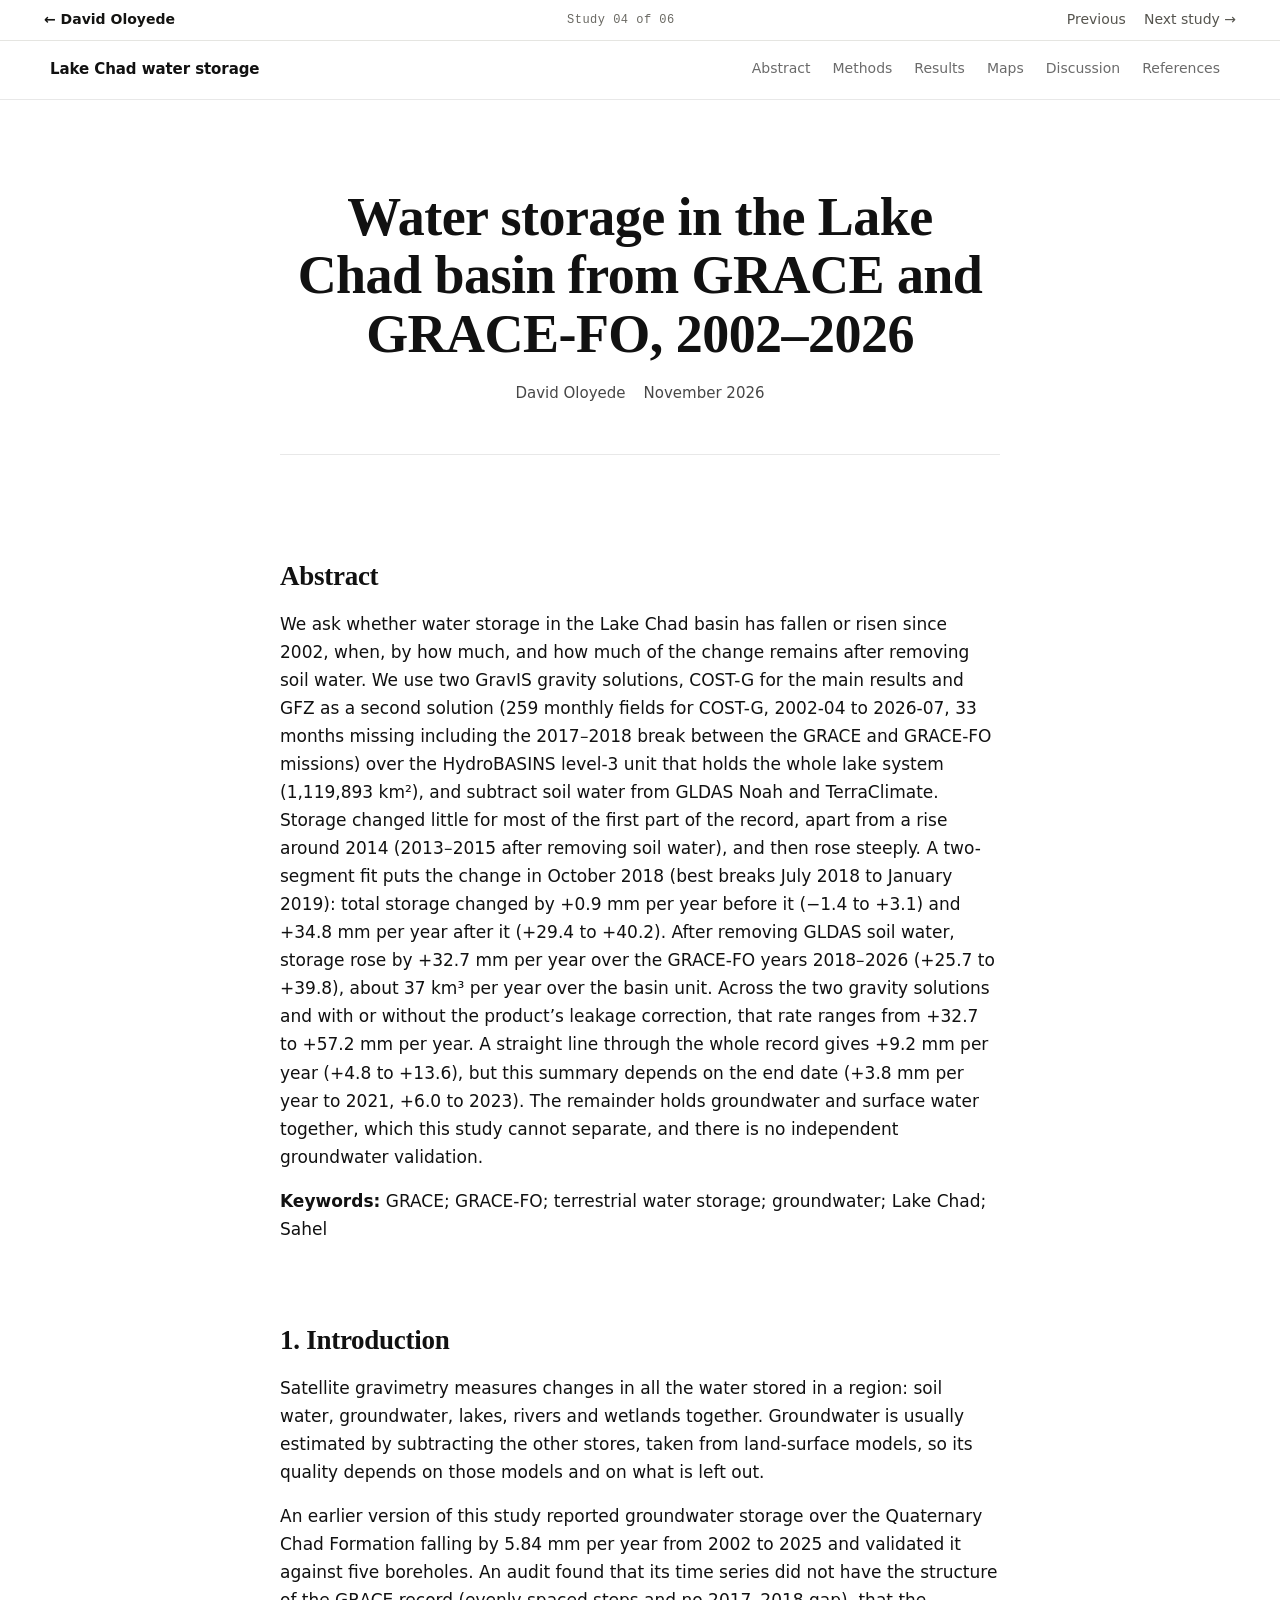
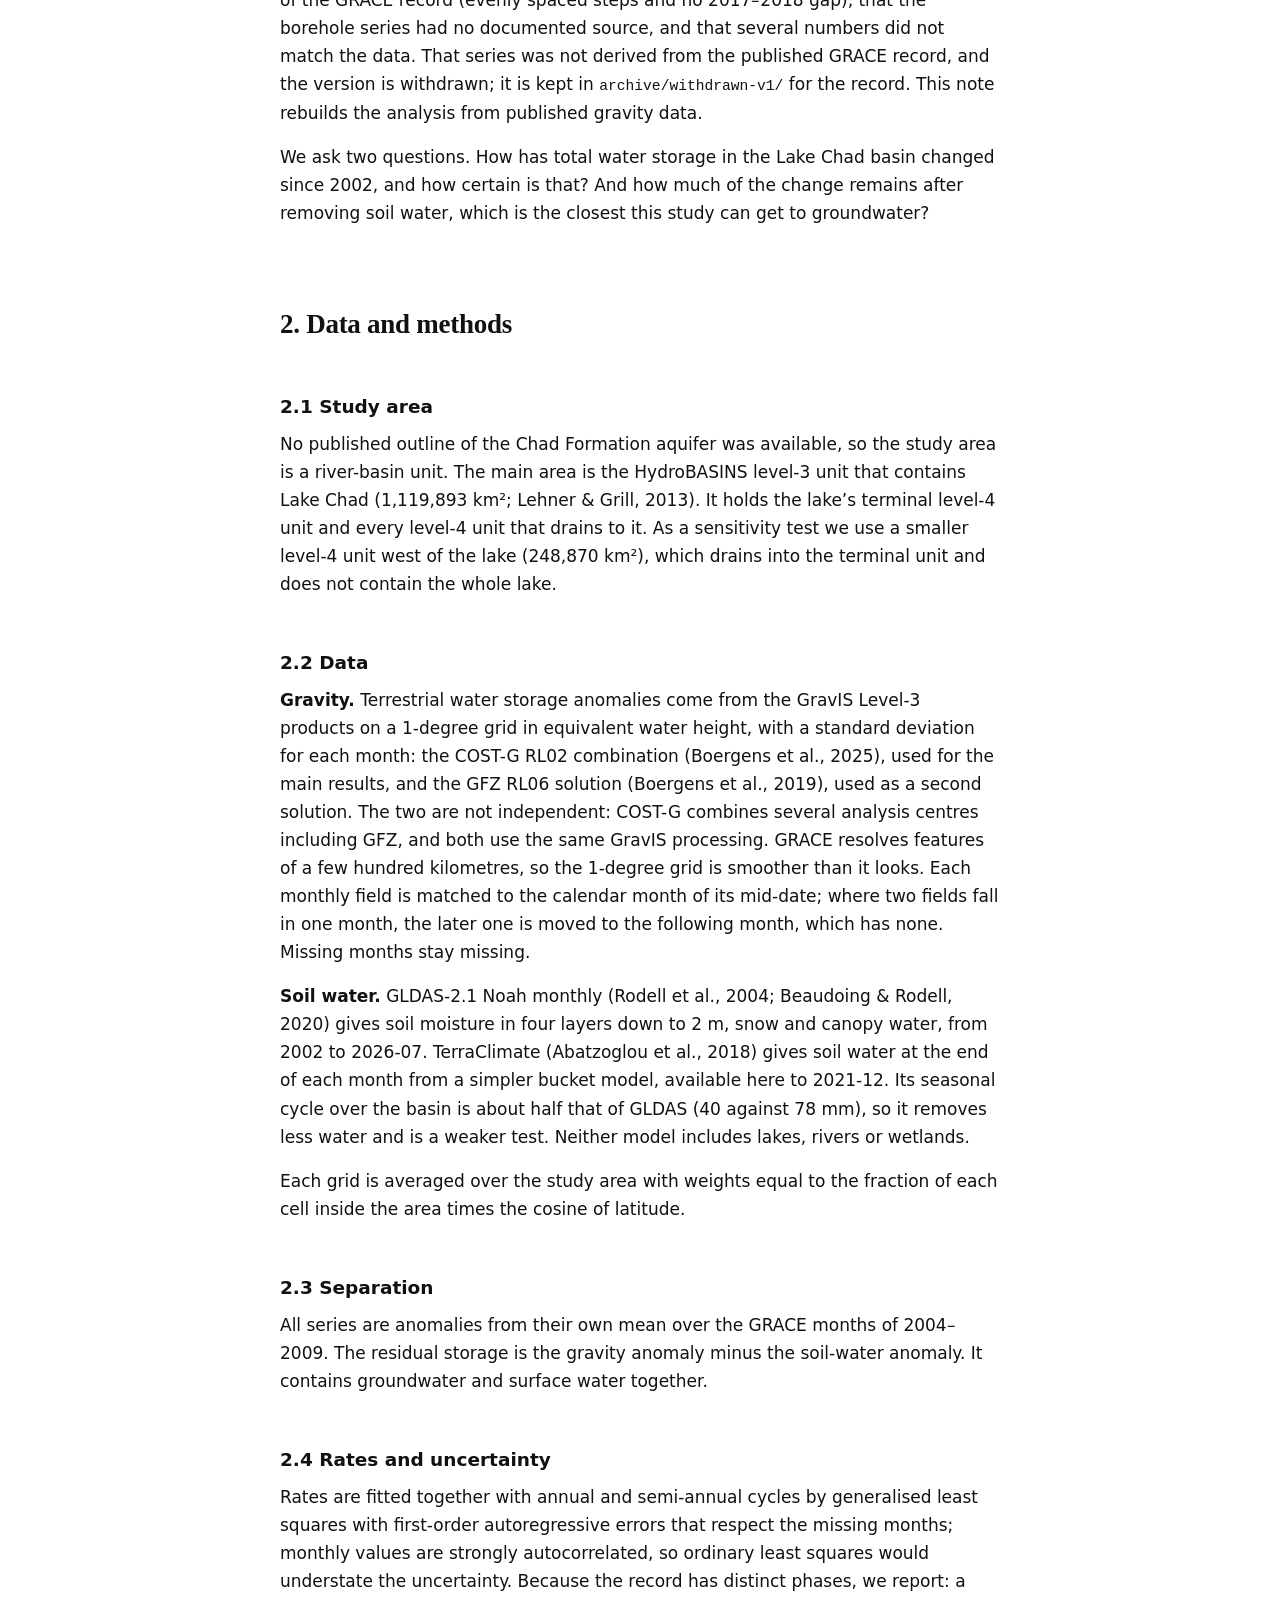
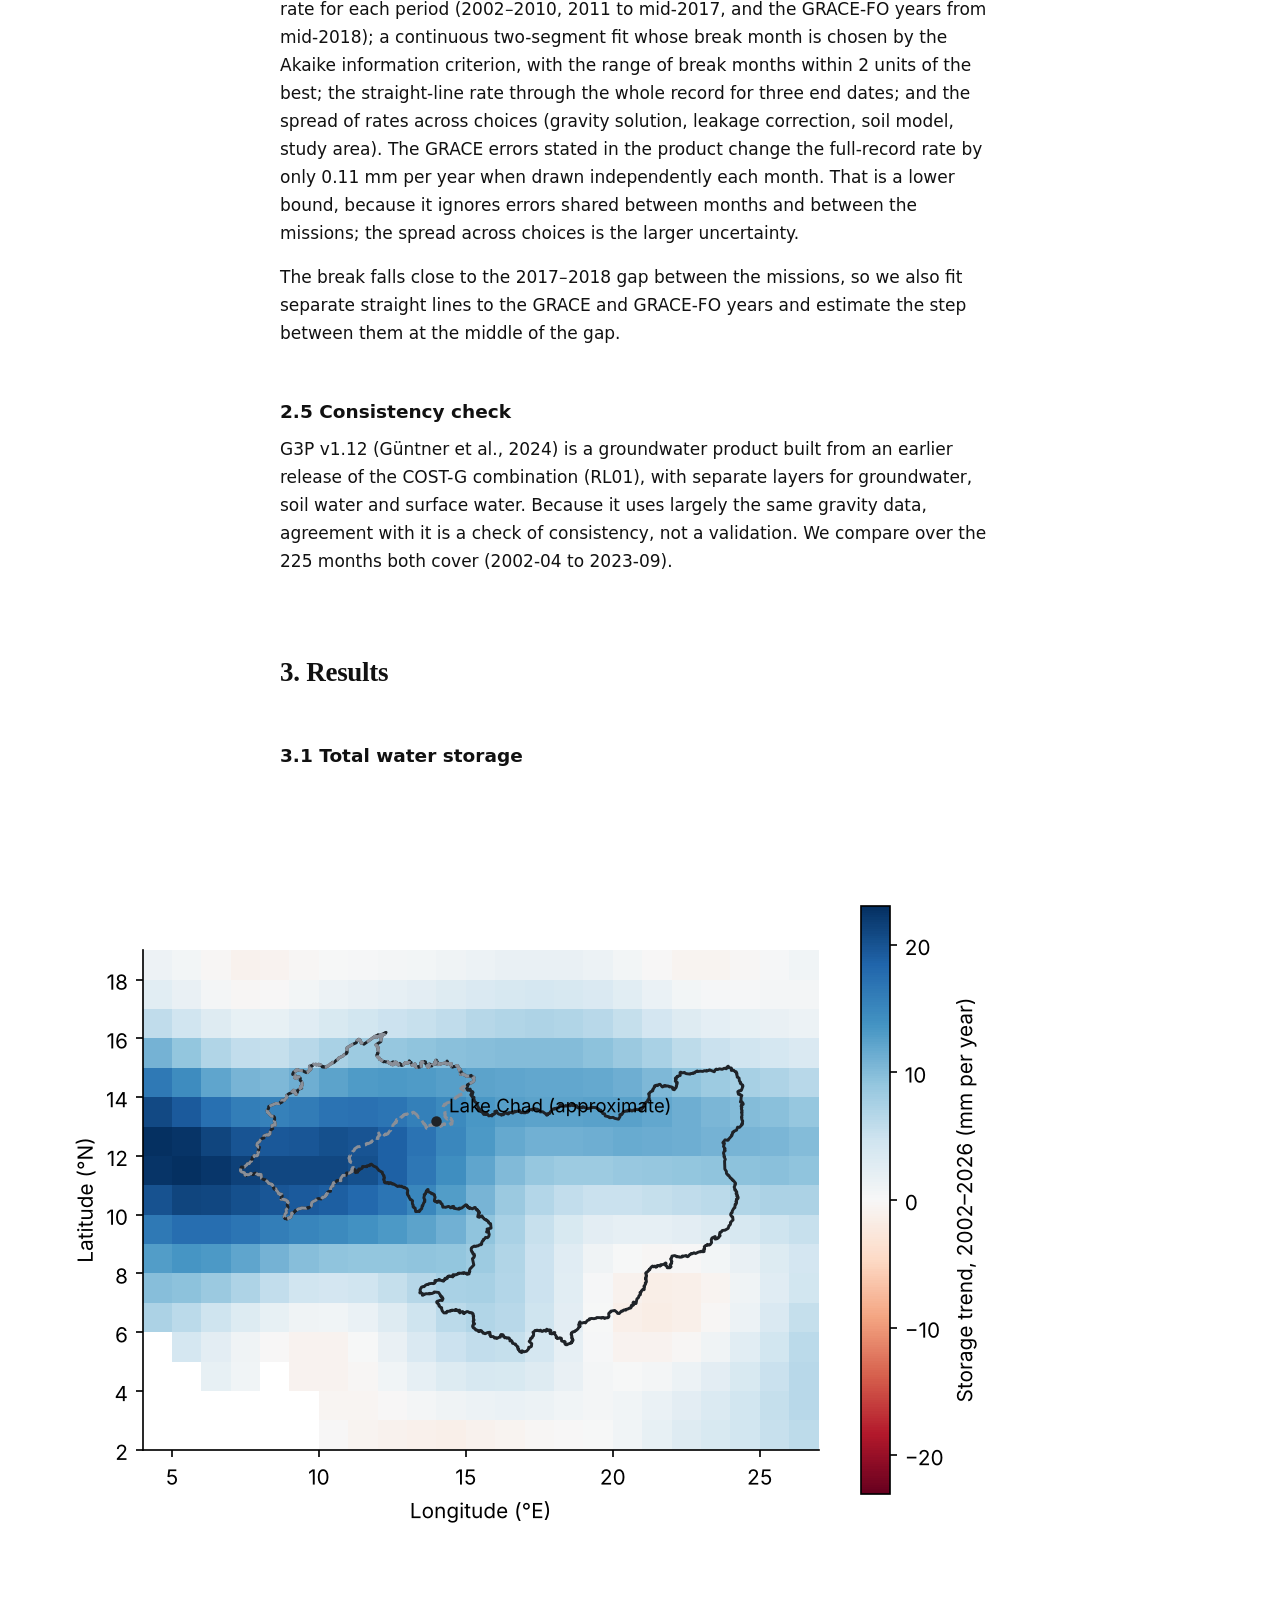
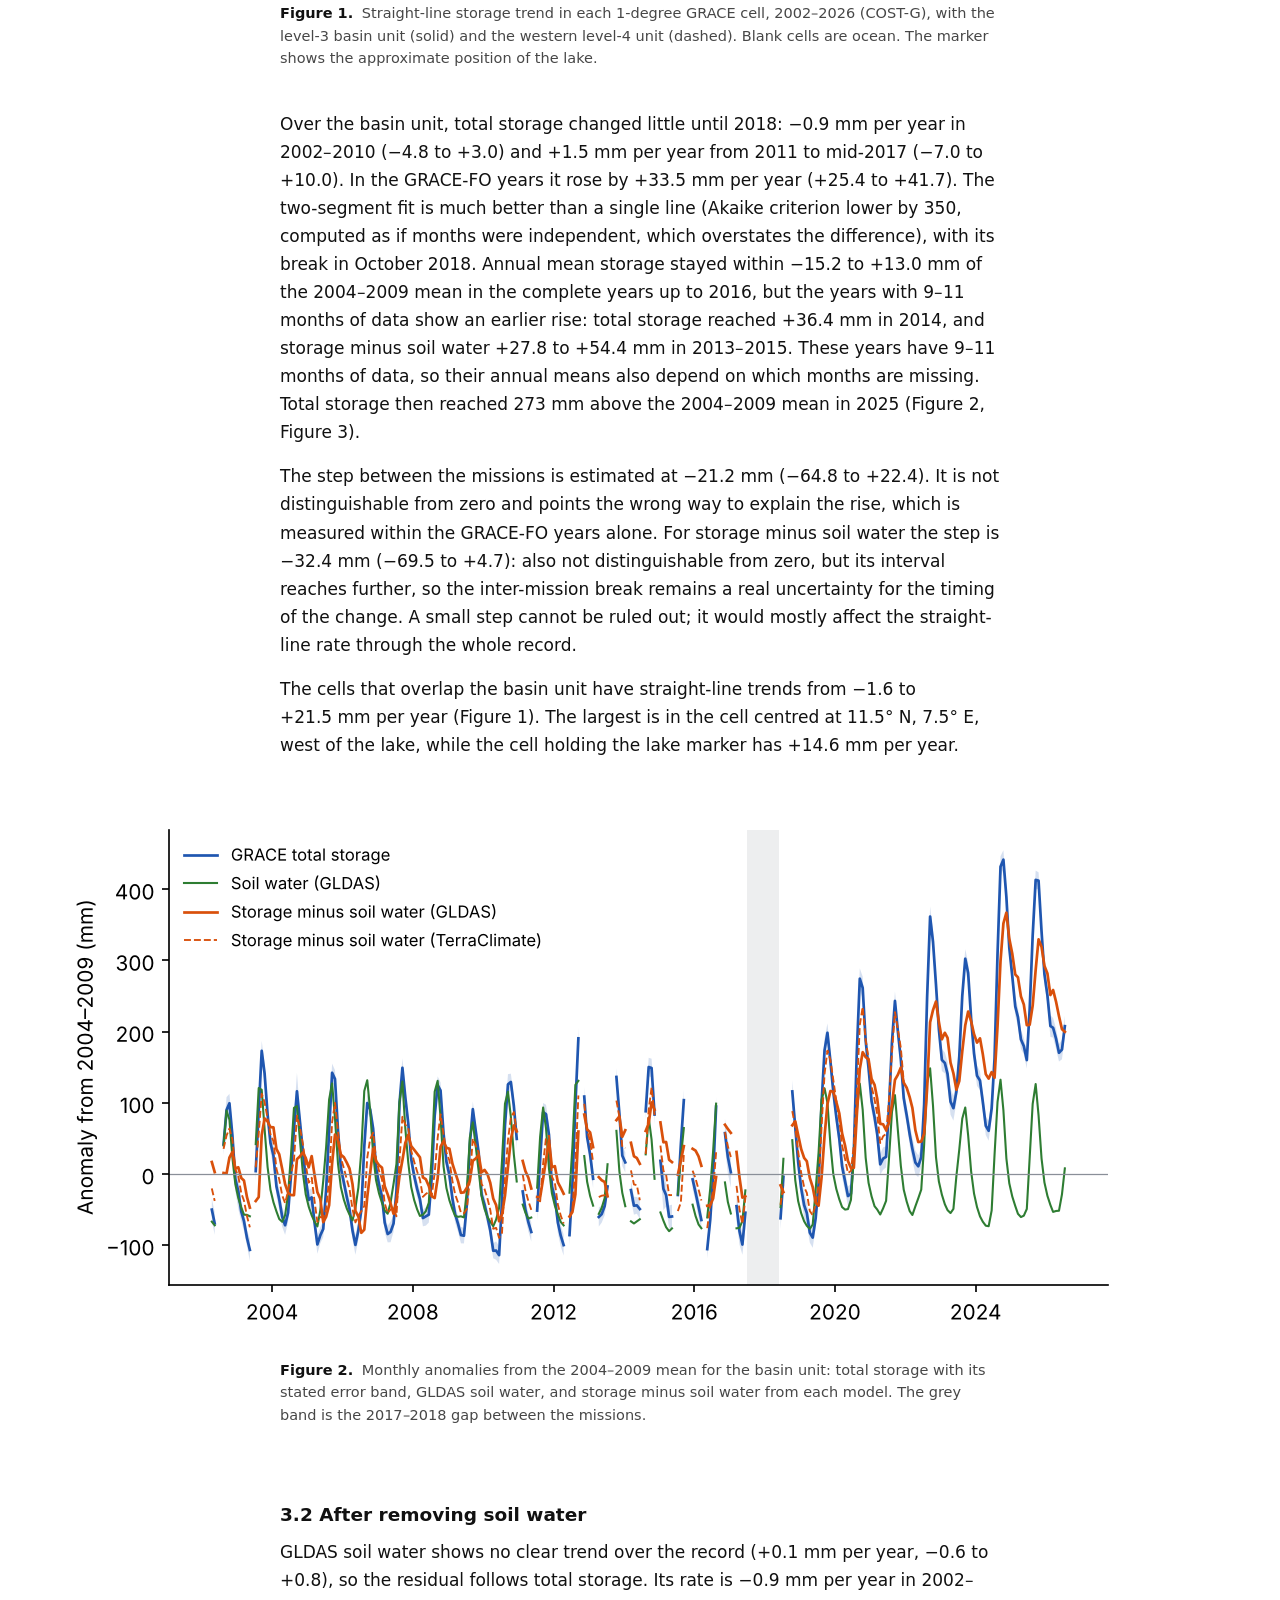
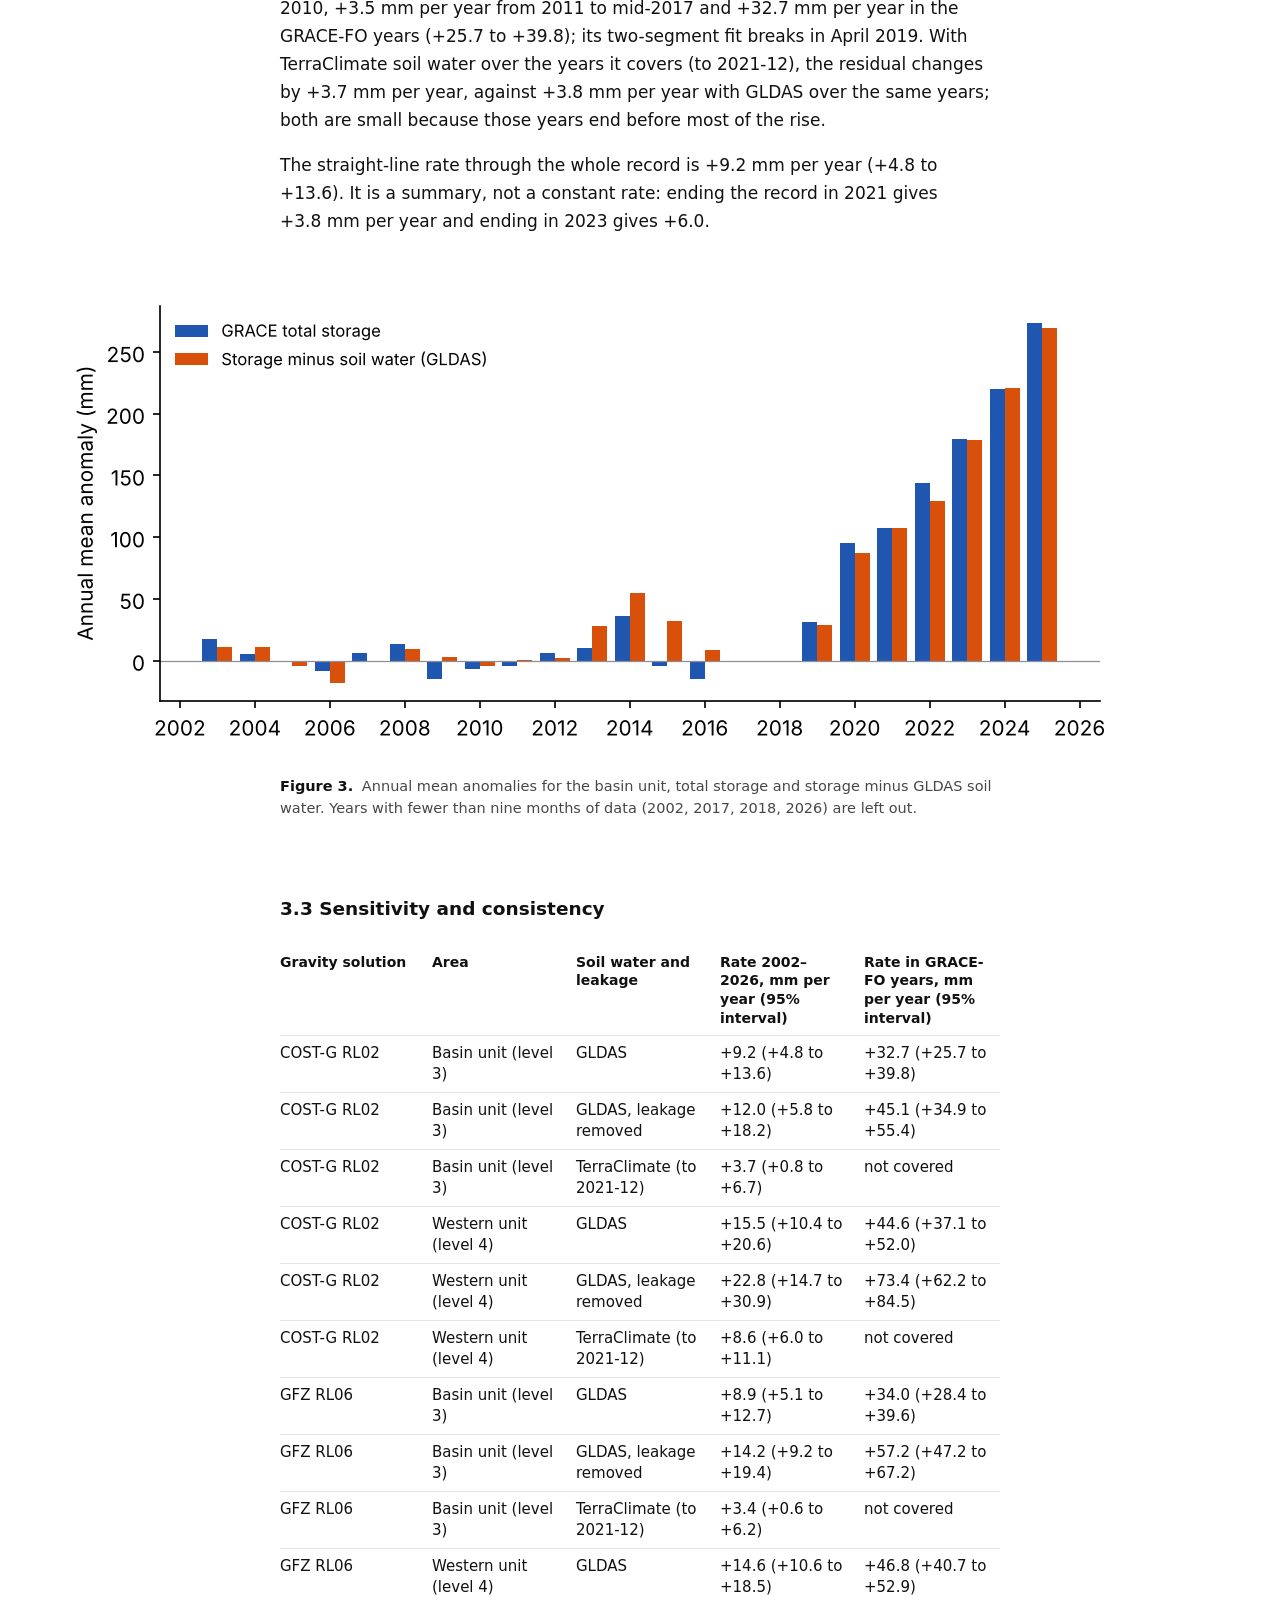
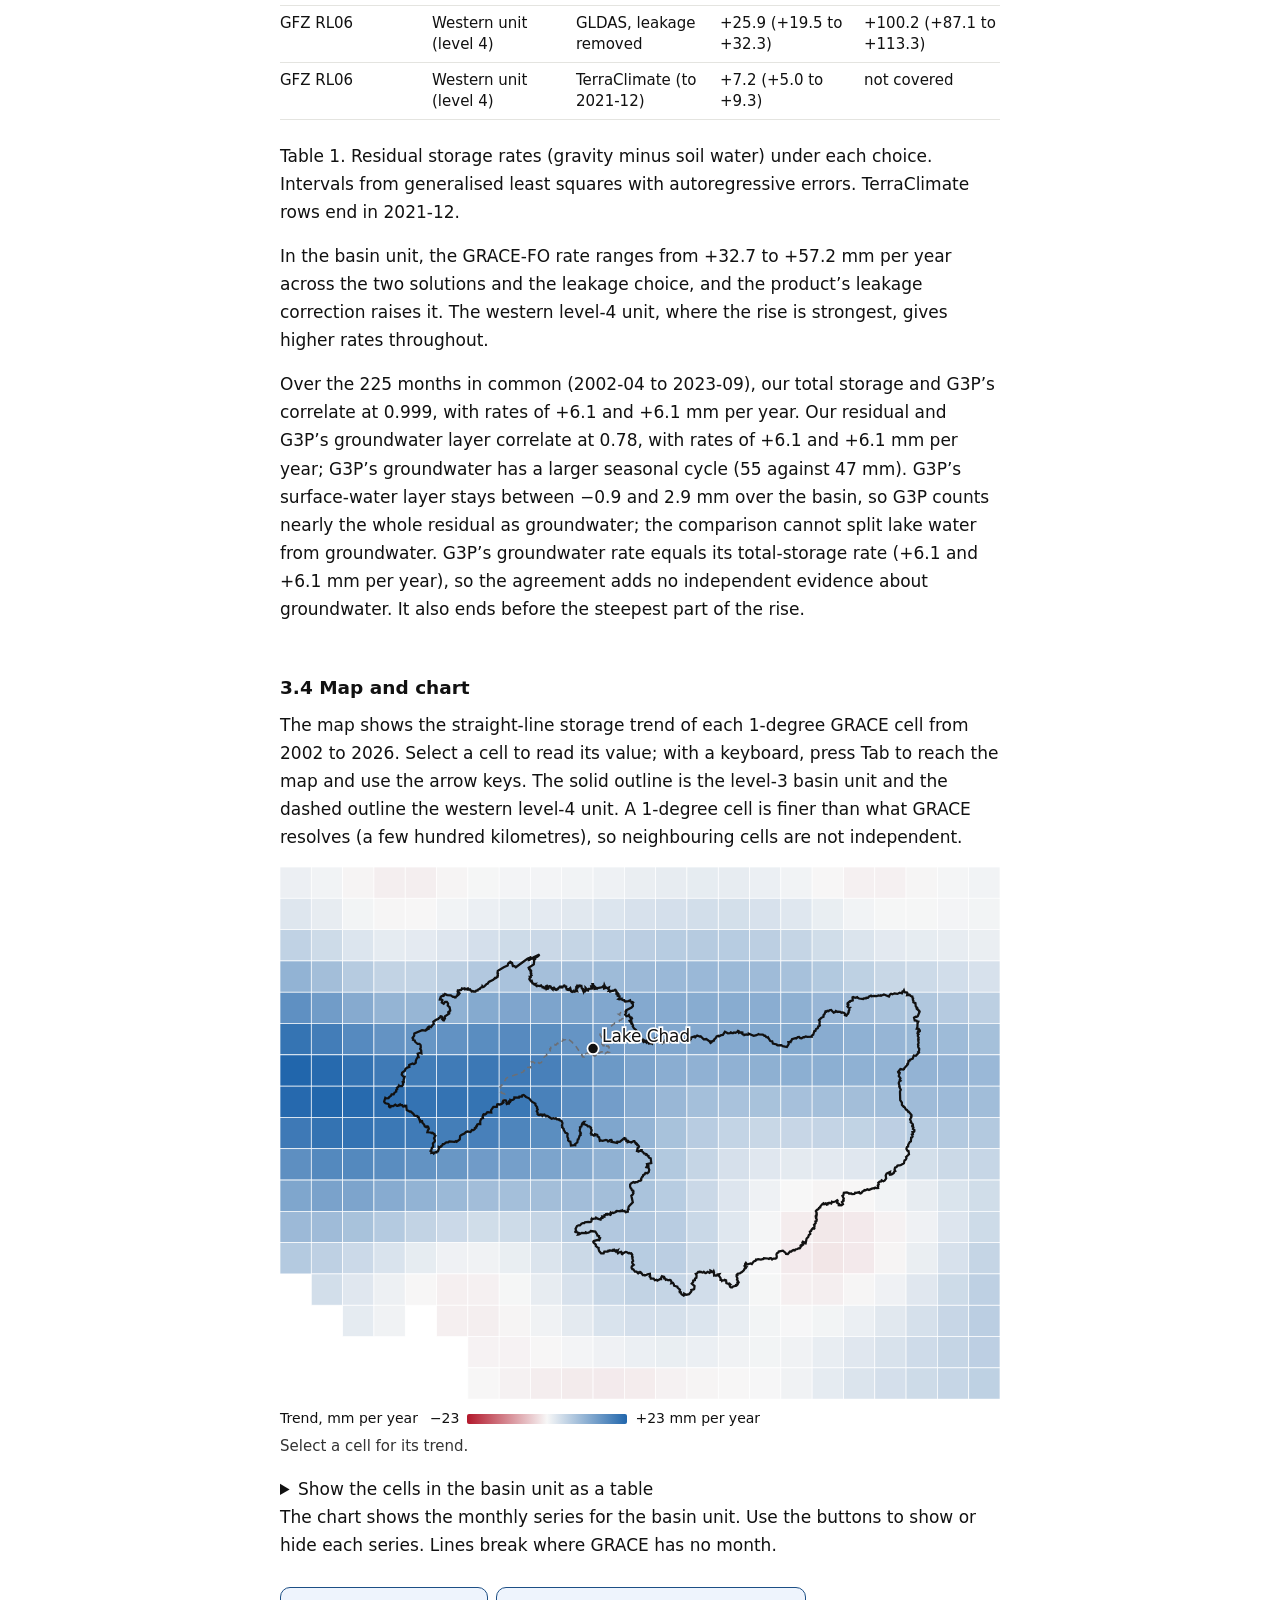
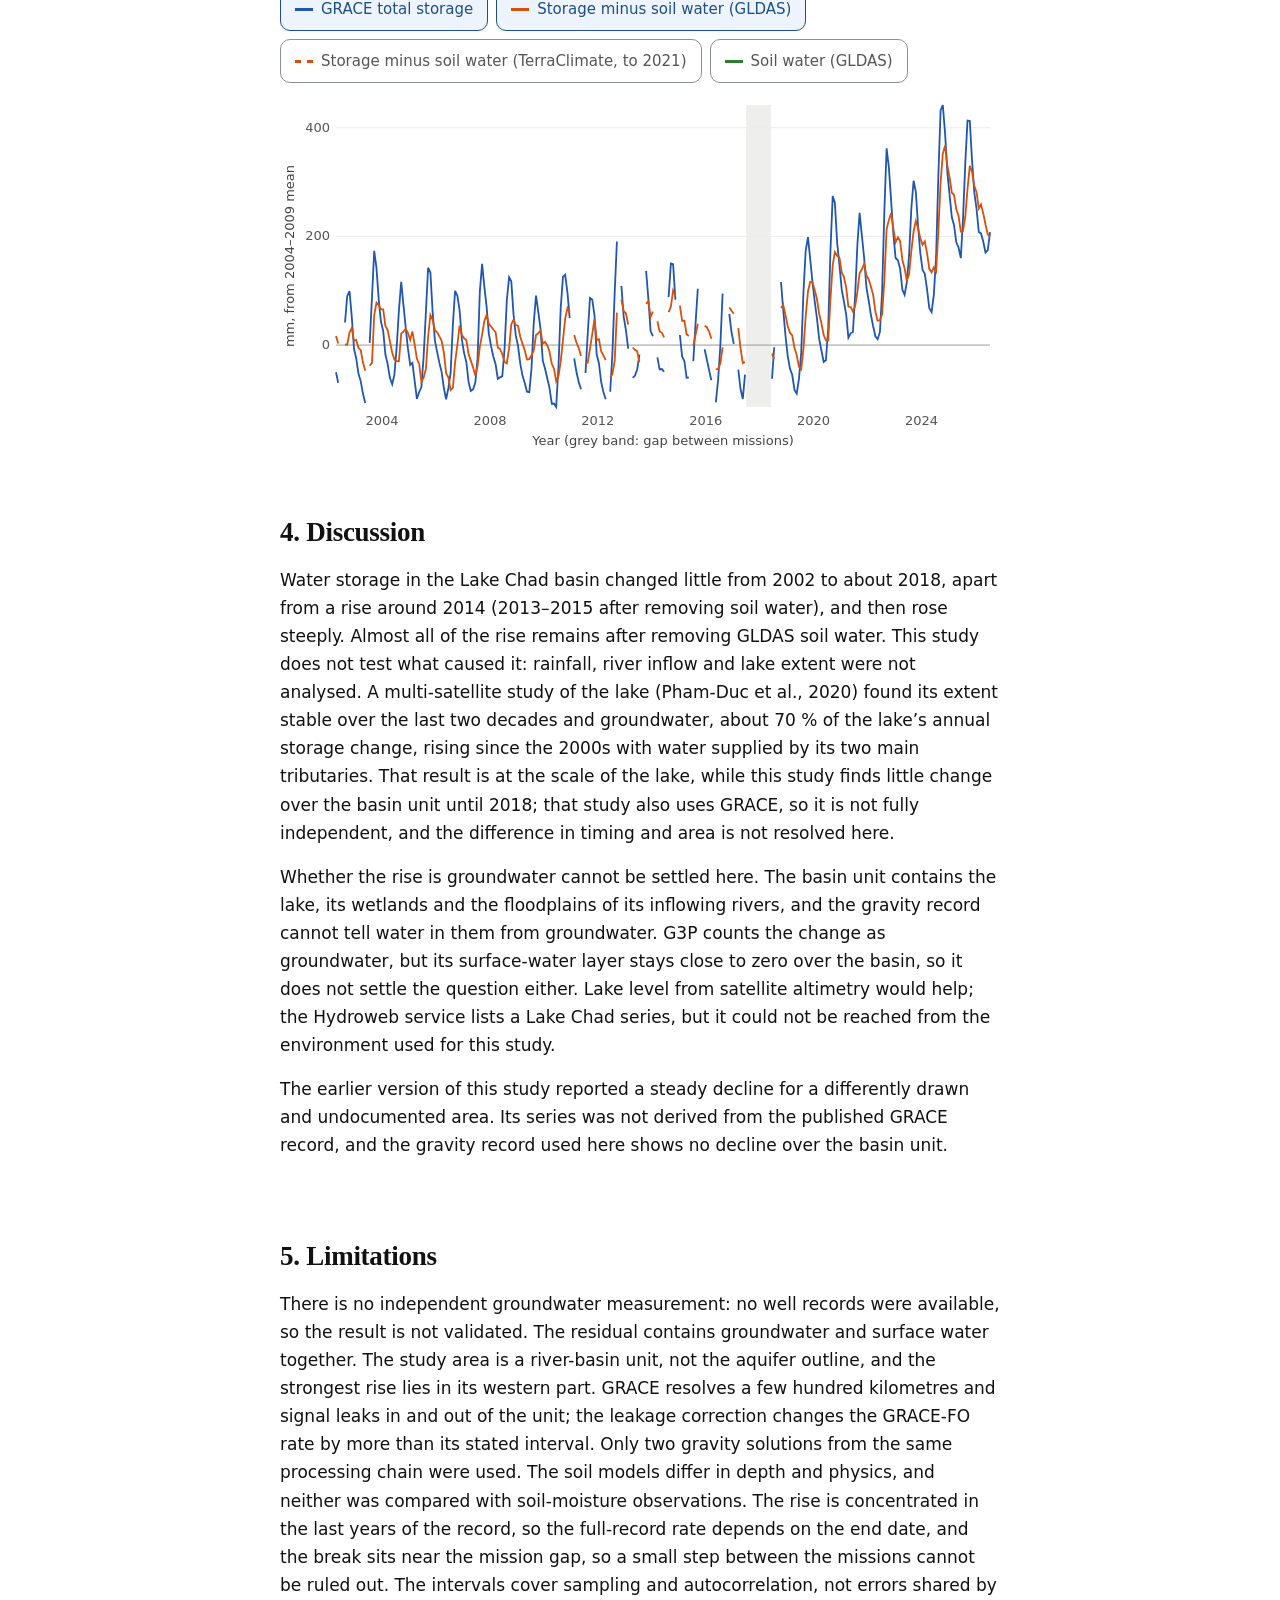
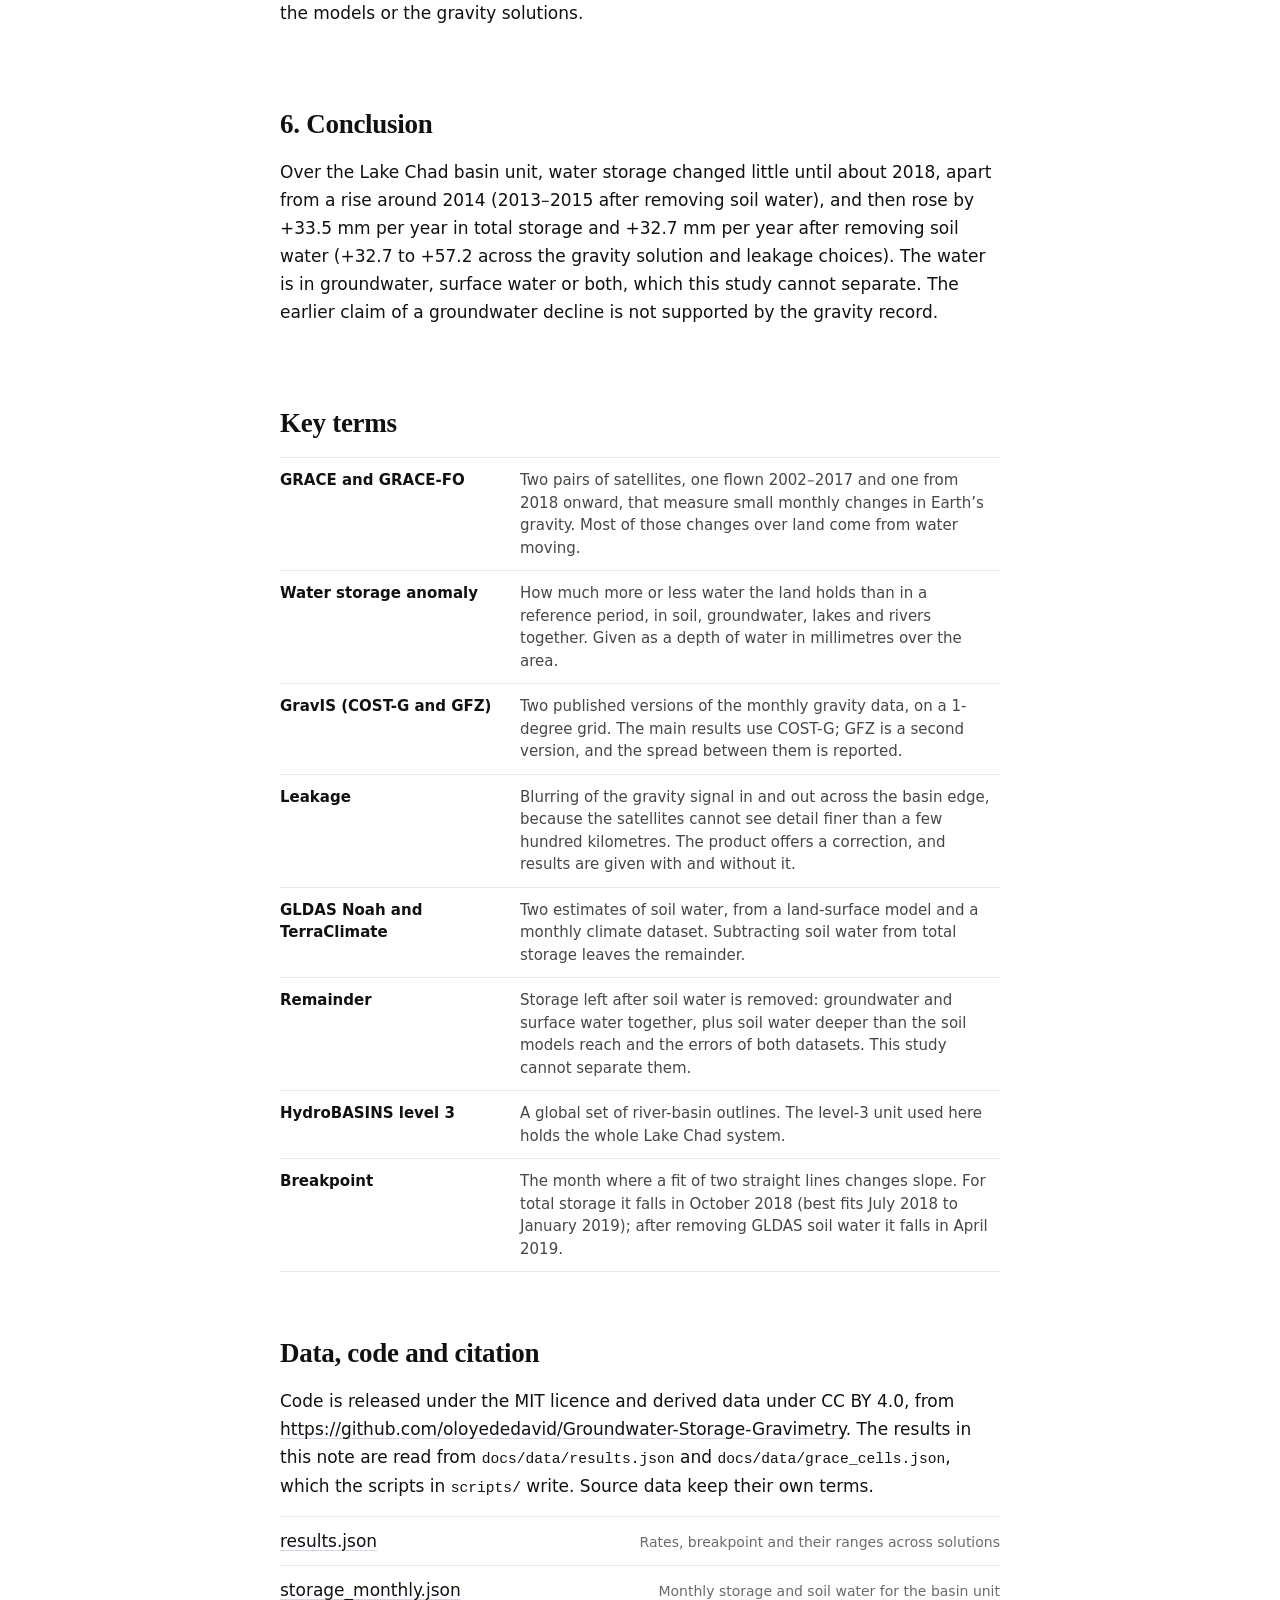
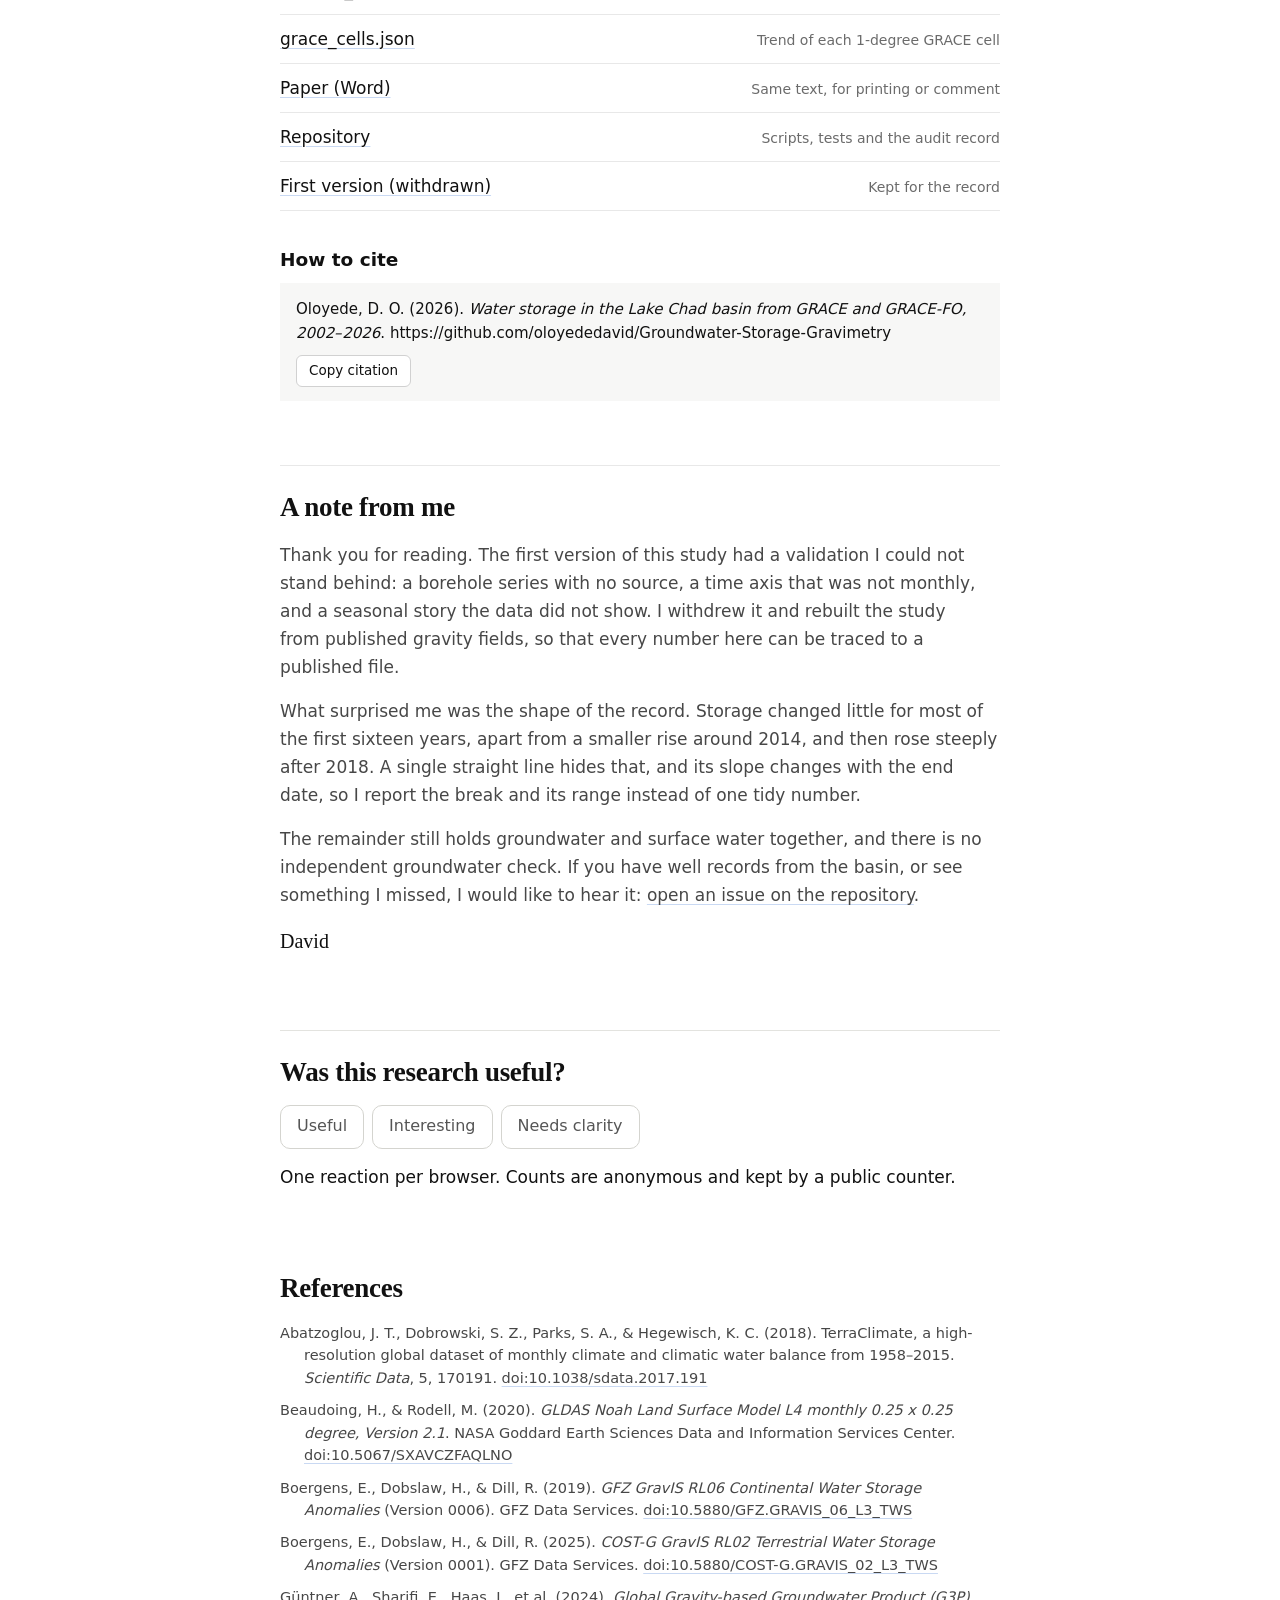
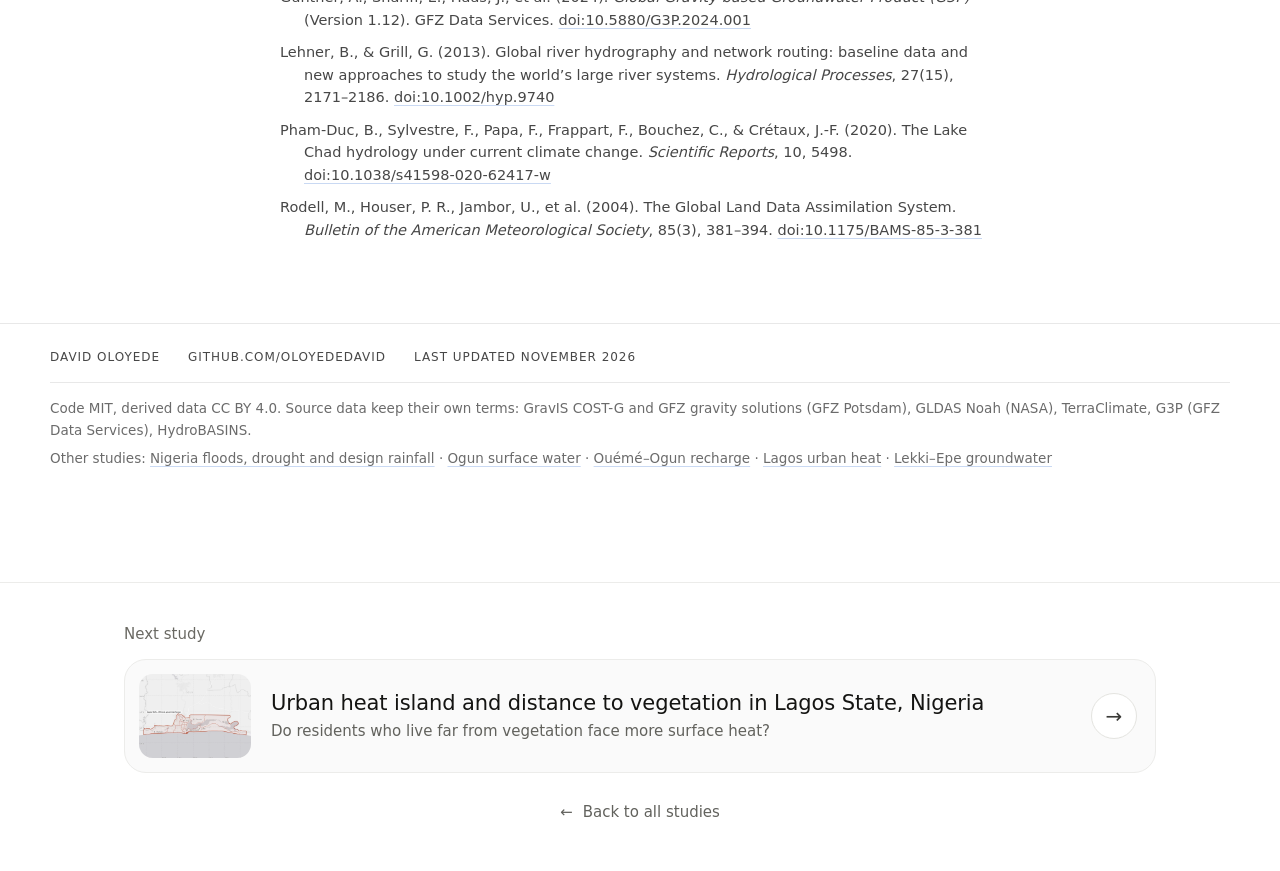
==== commit ab5ff88f: "Pham-Duc comparison: drop the repeated clause" ====
--- a/docs/index.html
+++ b/docs/index.html
@@ -401,11 +401,10 @@
 multi-satellite study of the lake (Pham-Duc et al., 2020) found its
 extent stable over the last two decades and groundwater, about 70 % of
 the lake’s annual storage change, rising since the 2000s with water
-supplied by its two main tributaries. It reports groundwater rising
-since the 2000s at the scale of the lake, while this study finds little
-change over the basin unit until 2018; that study also uses GRACE, so it
-is not fully independent, and the difference in timing and area is not
-resolved here.</p>
+supplied by its two main tributaries. That result is at the scale of the
+lake, while this study finds little change over the basin unit until
+2018; that study also uses GRACE, so it is not fully independent, and
+the difference in timing and area is not resolved here.</p>
 <p>Whether the rise is groundwater cannot be settled here. The basin
 unit contains the lake, its wetlands and the floodplains of its
 inflowing rivers, and the gravity record cannot tell water in them from
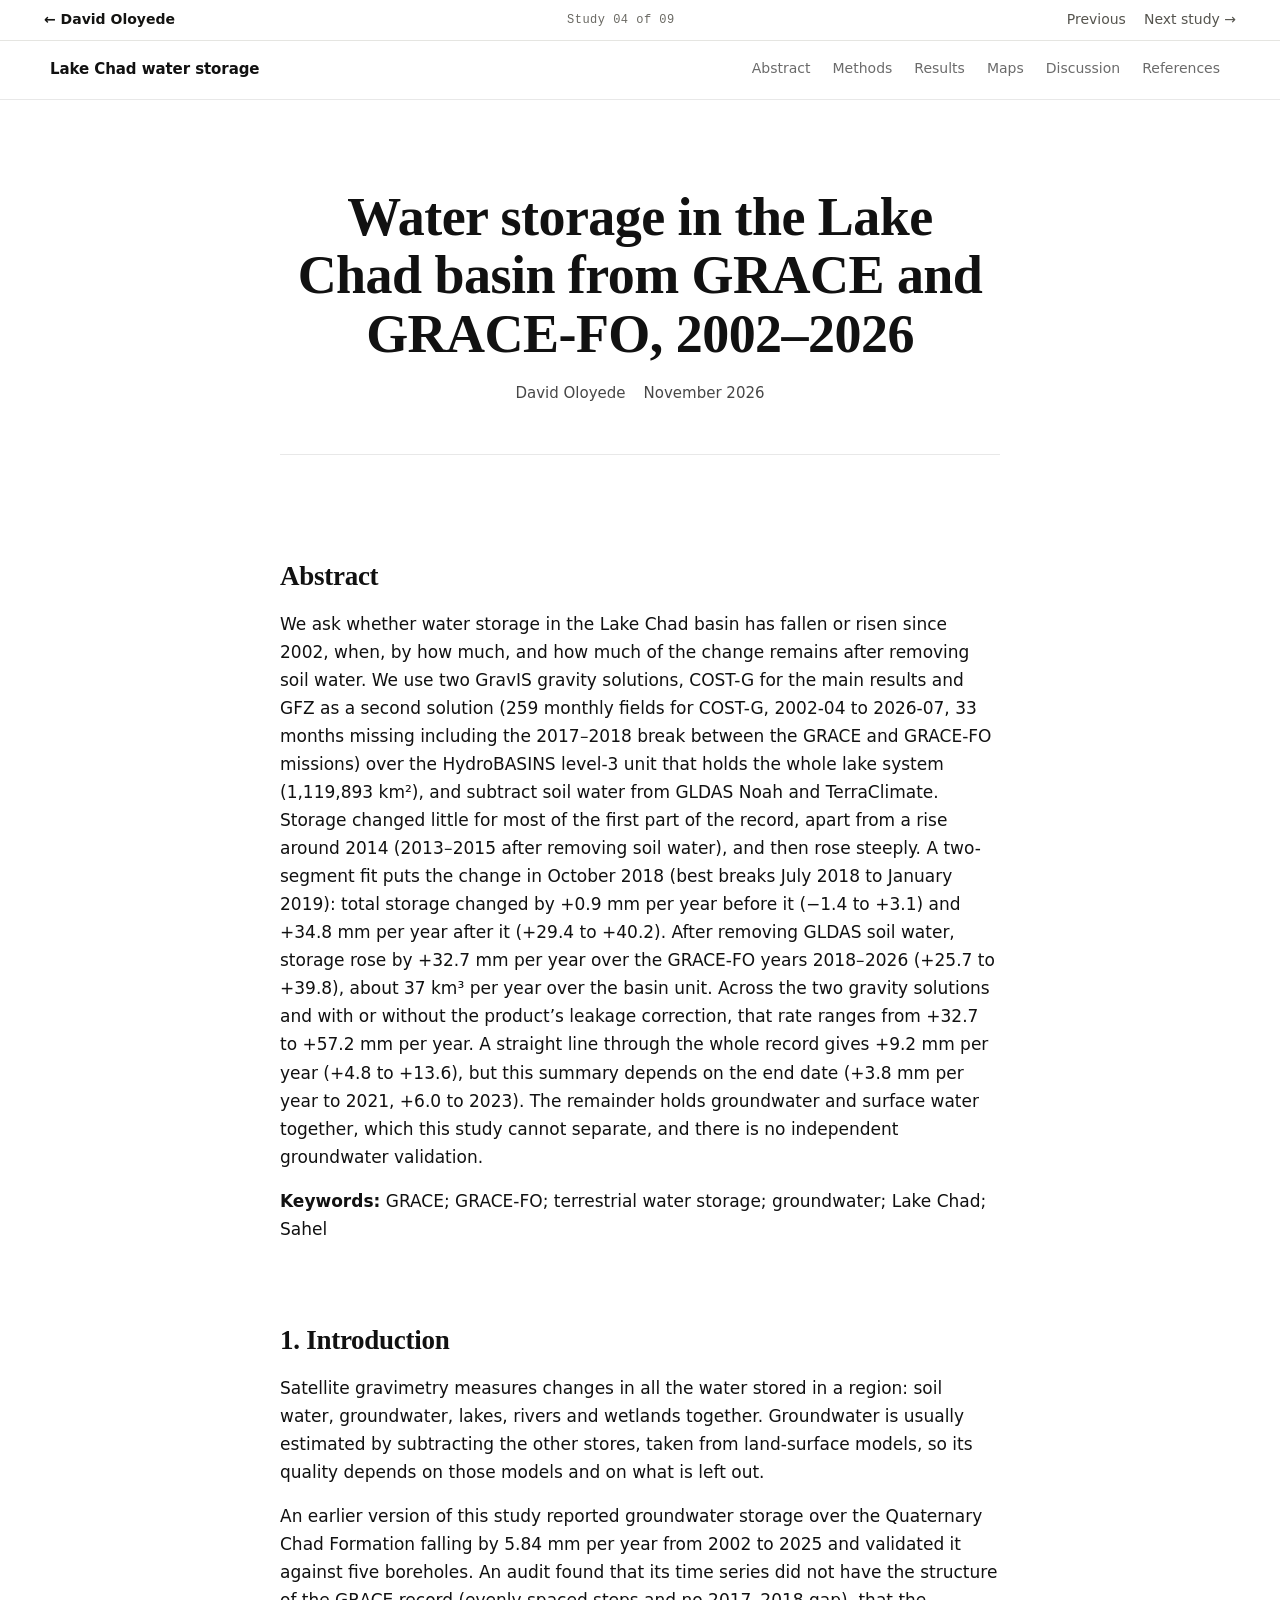
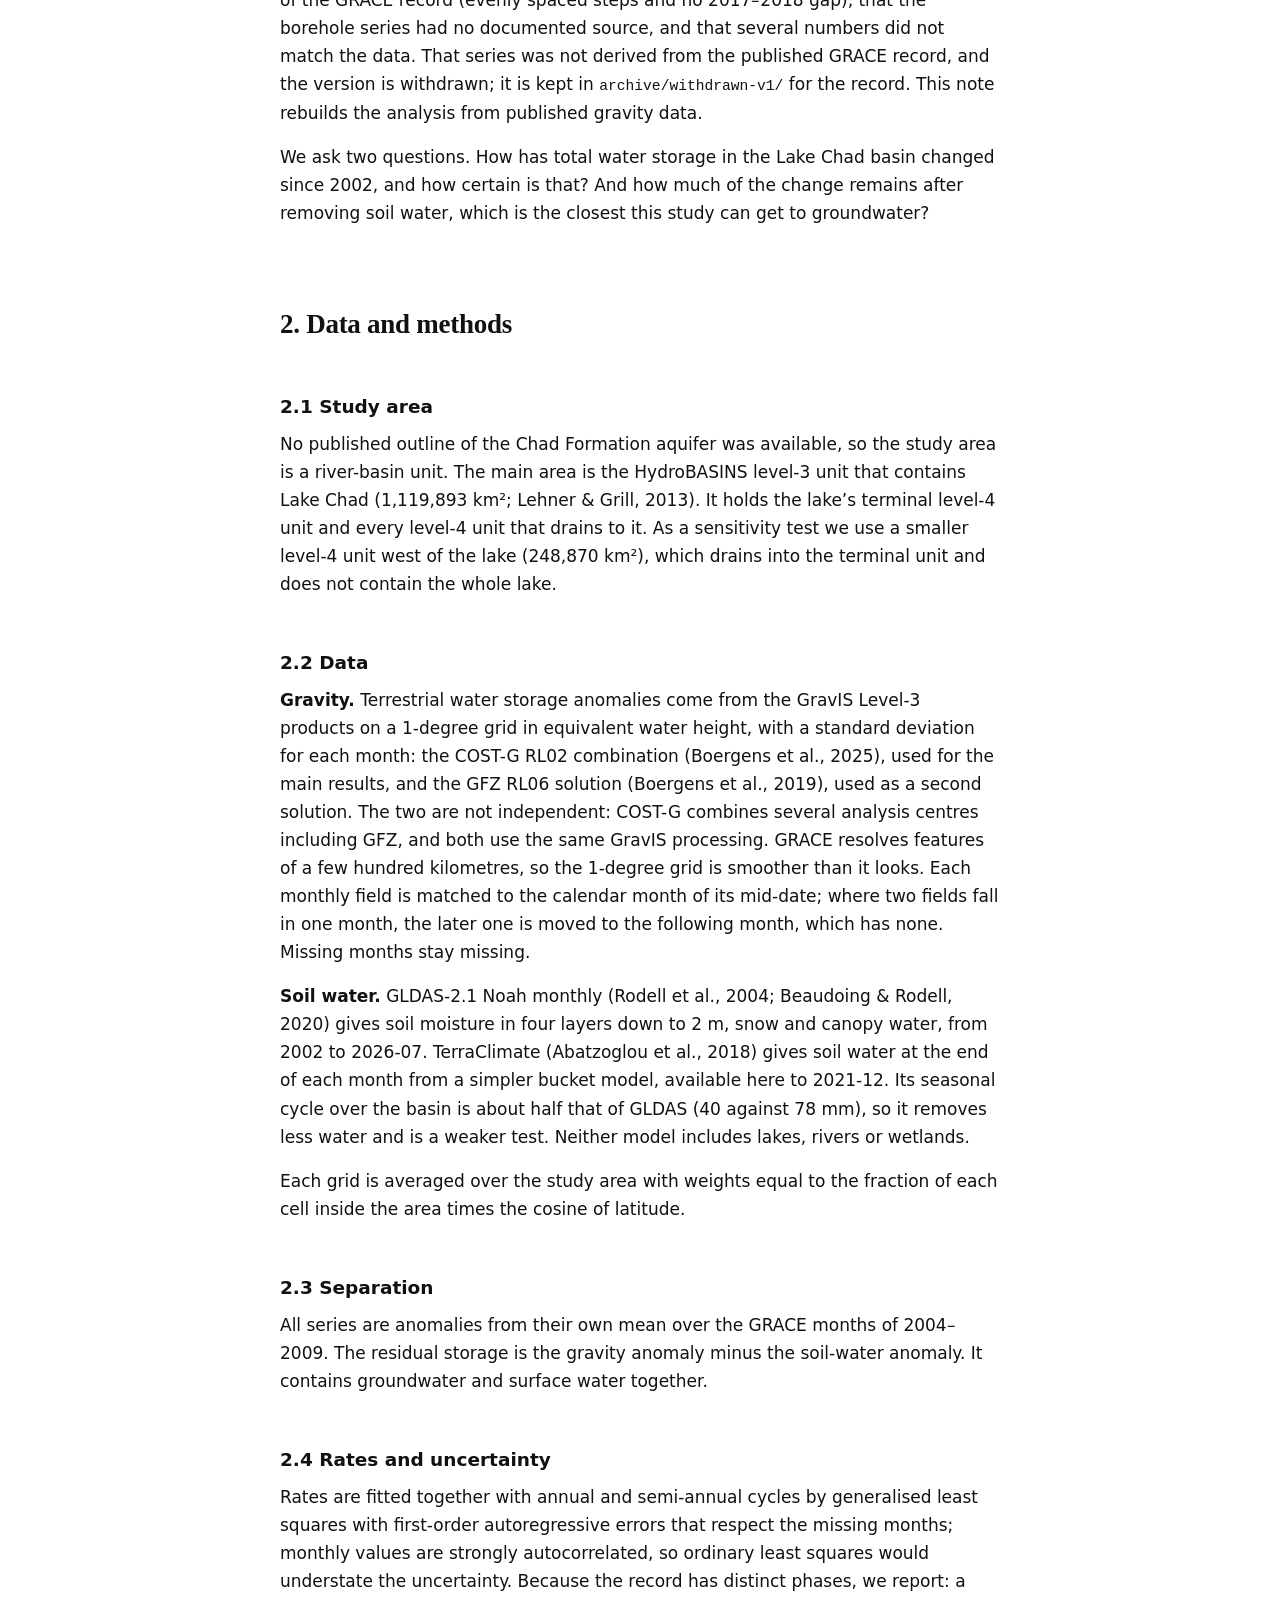
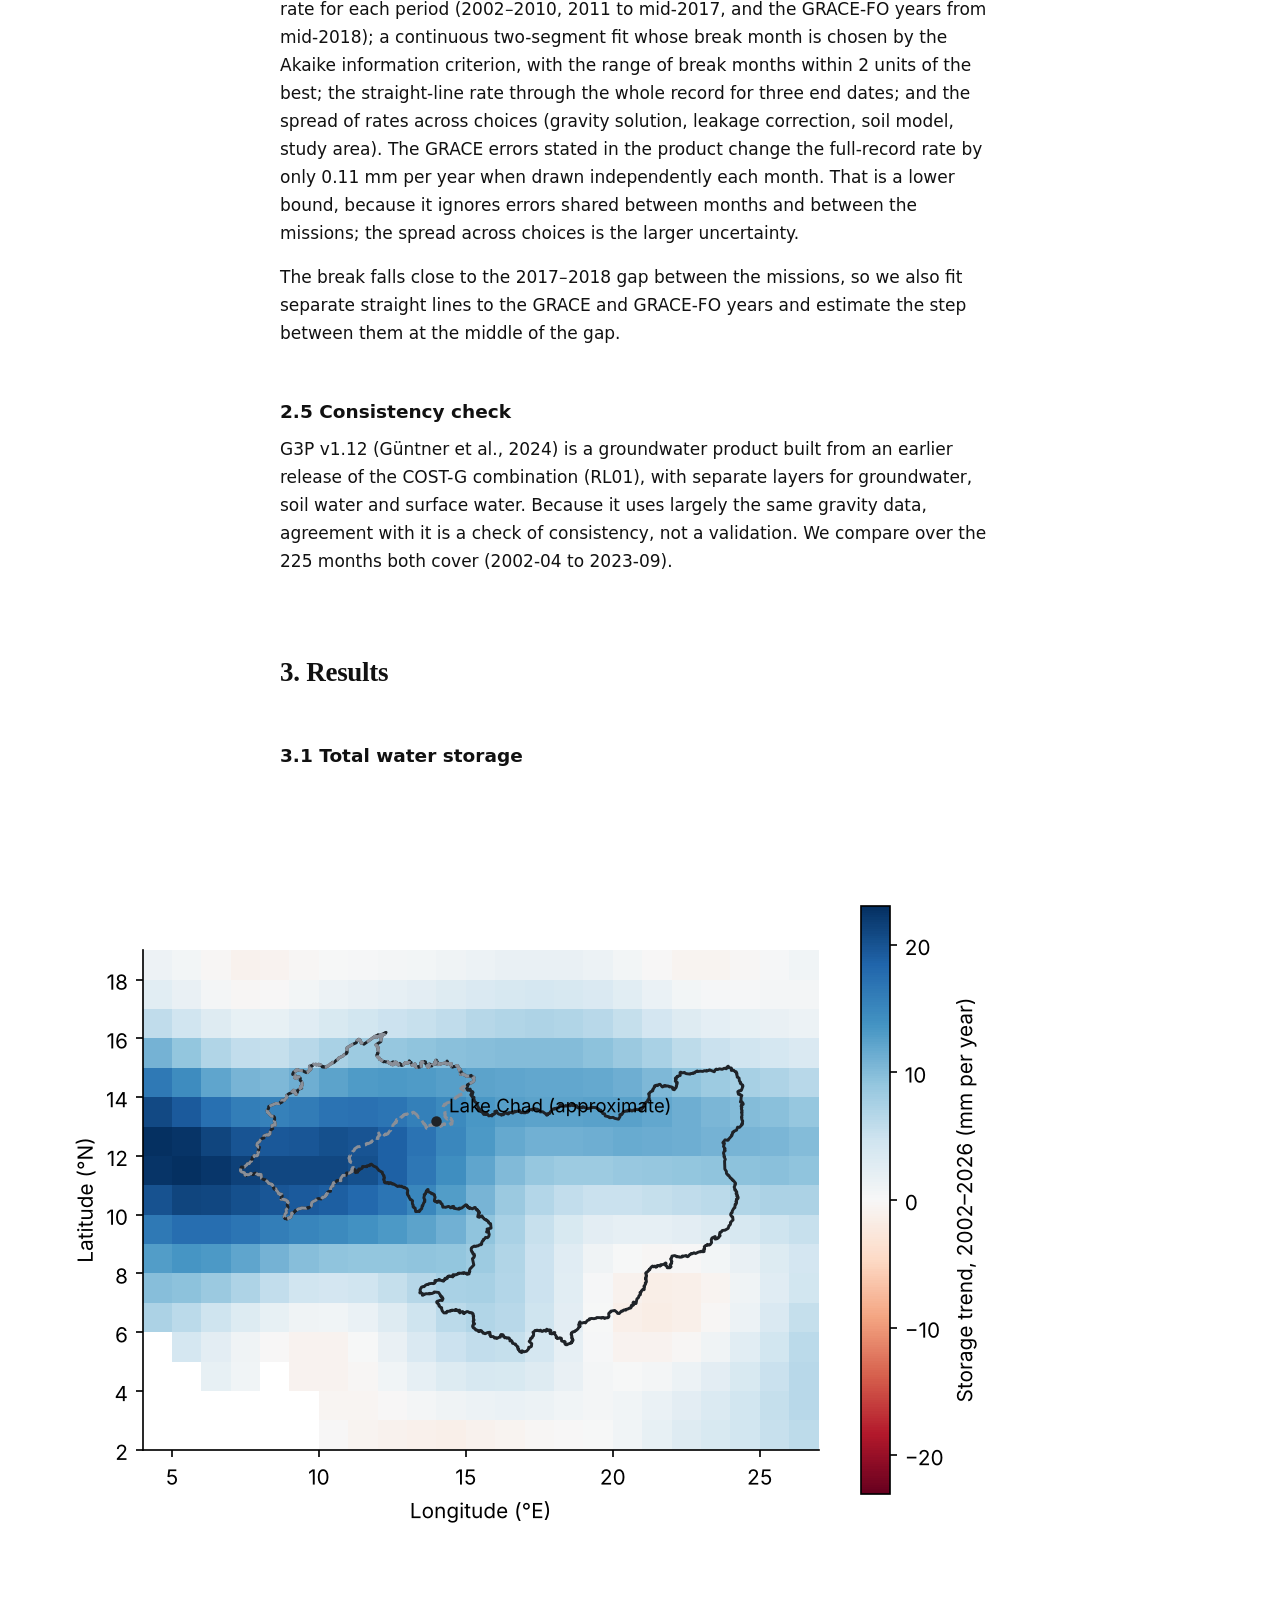
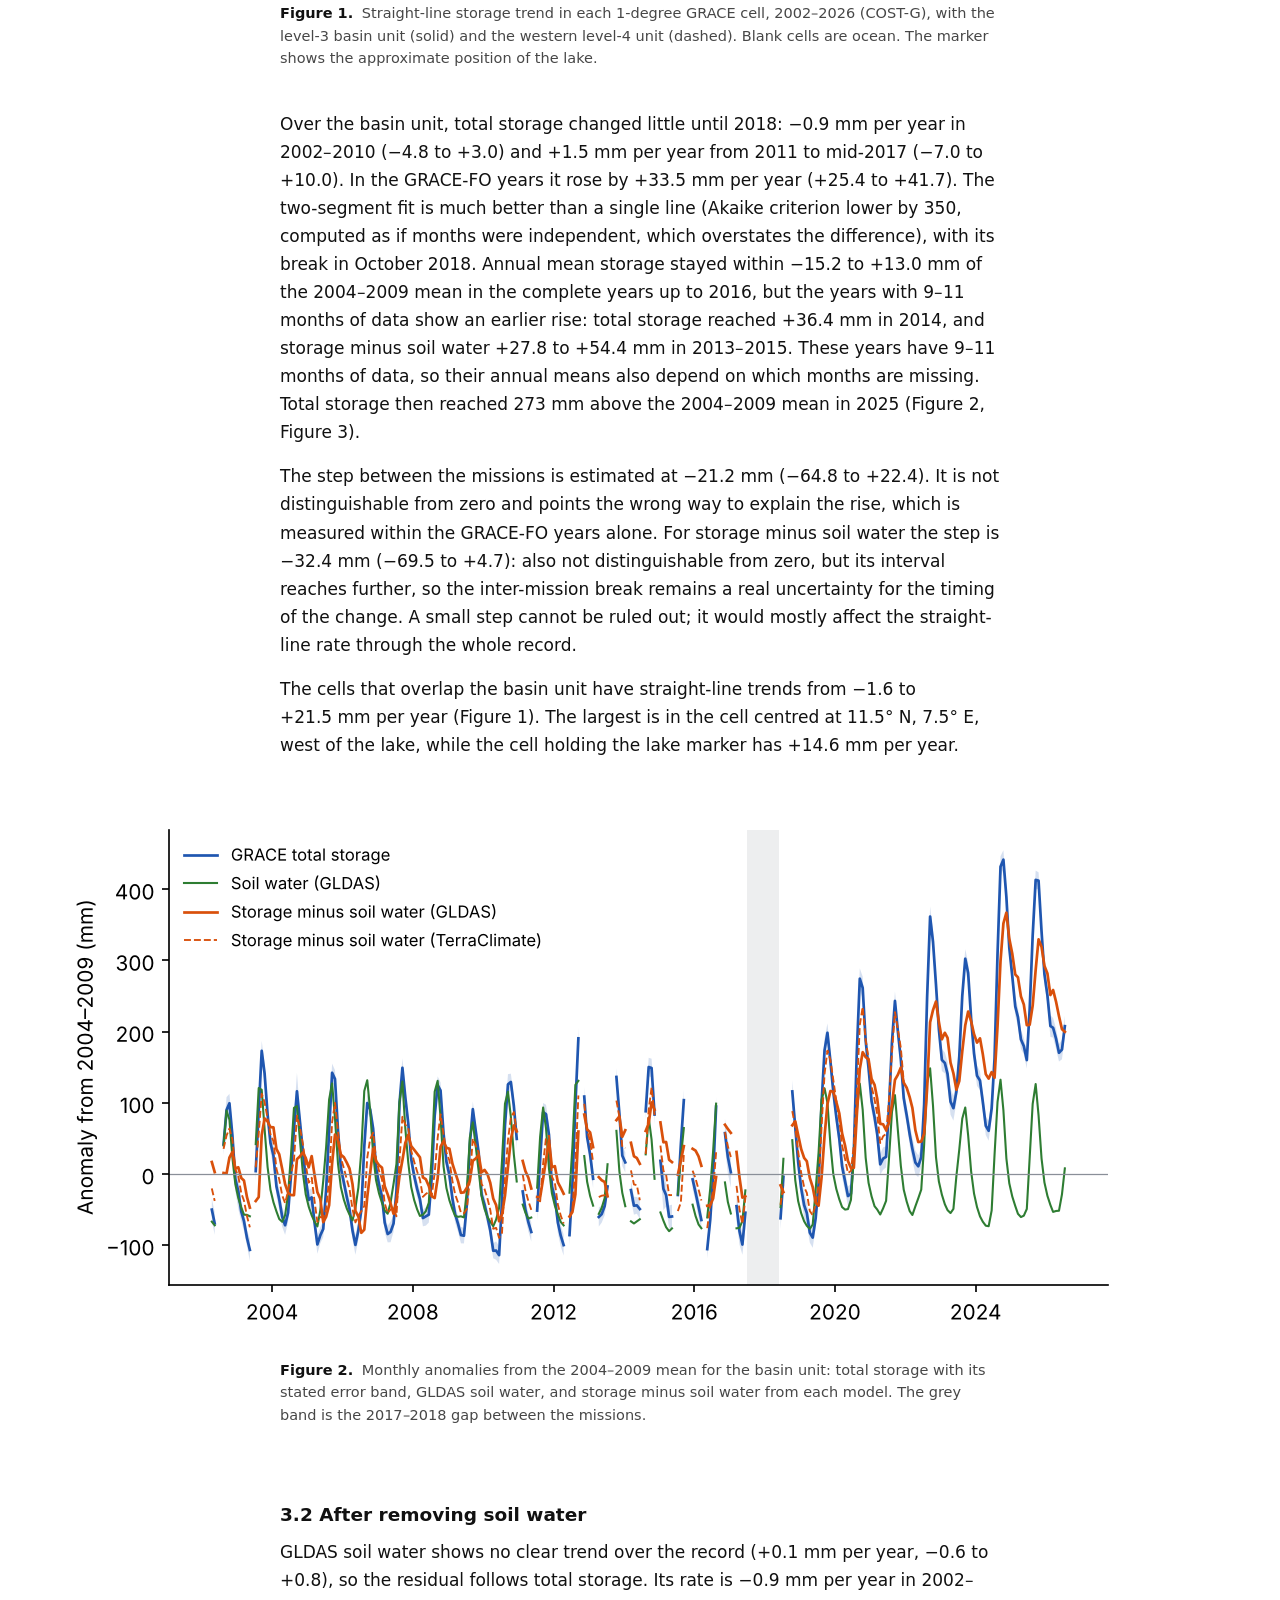
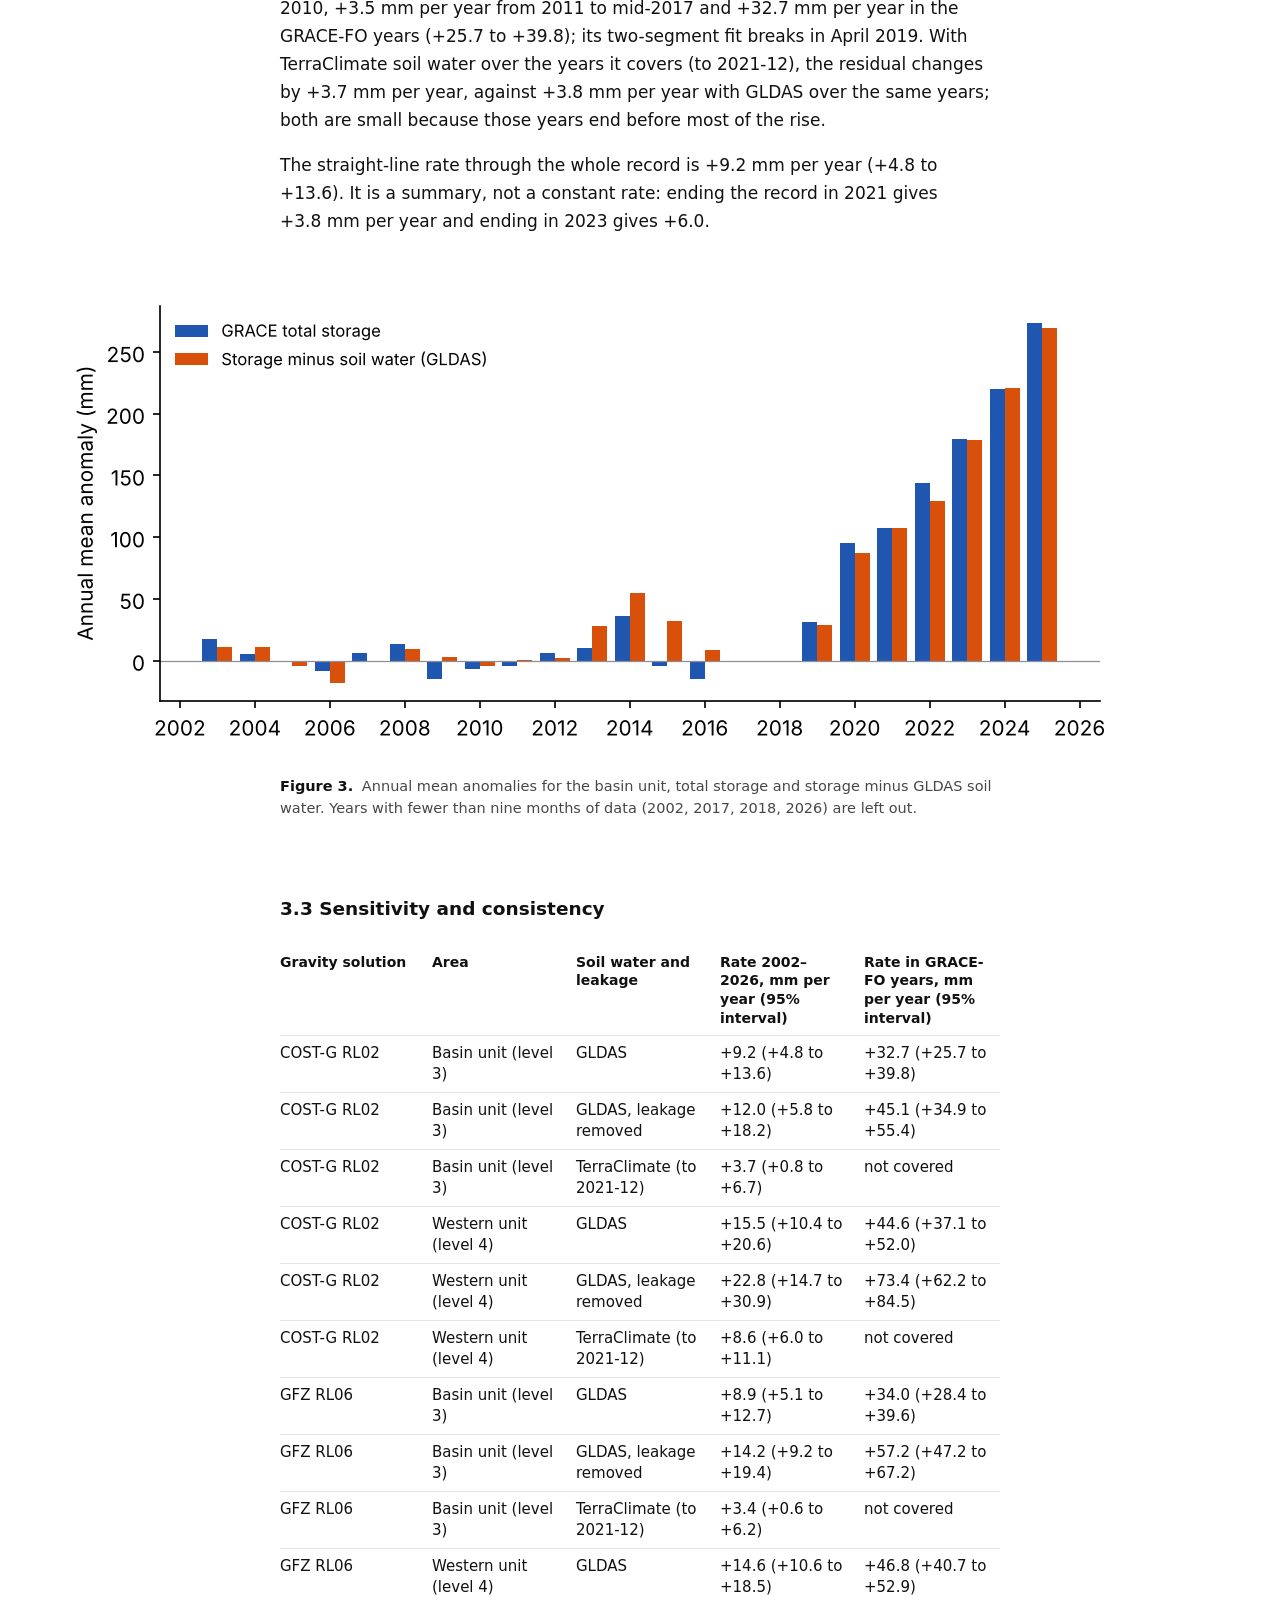
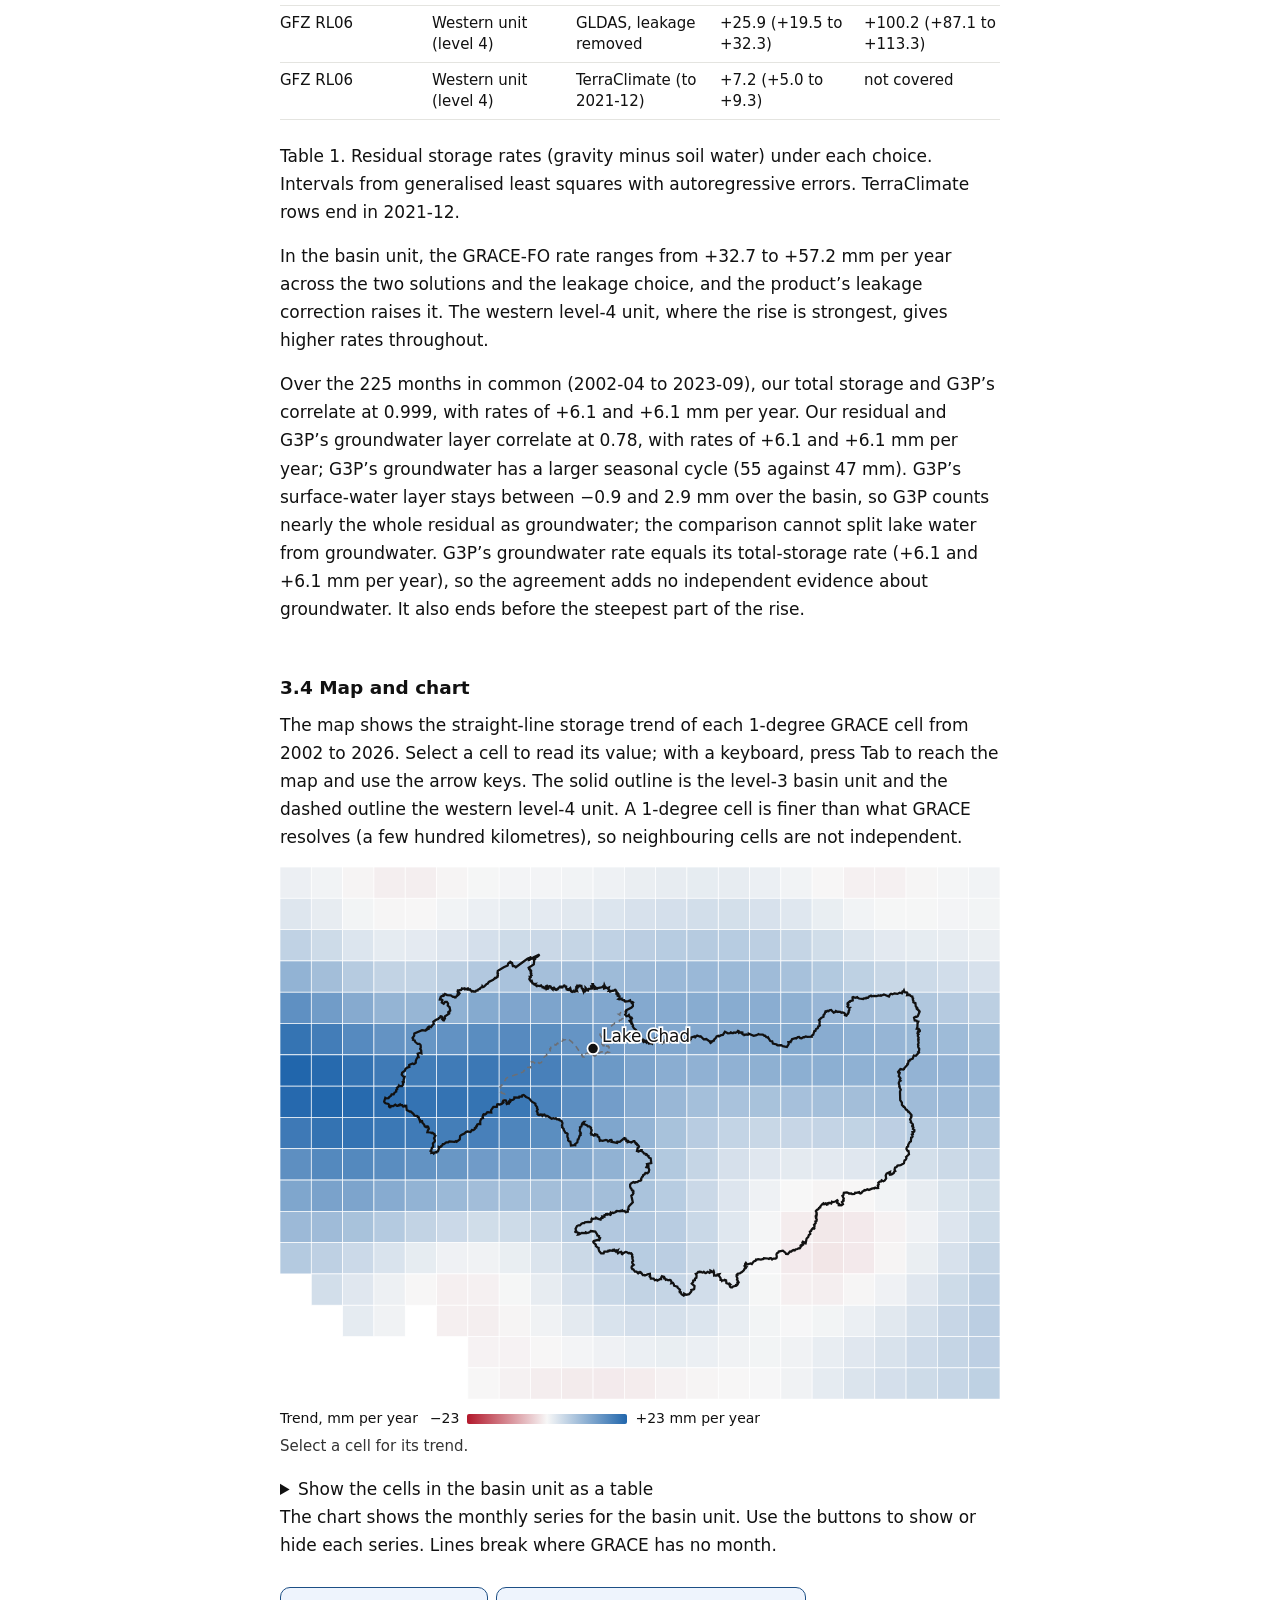
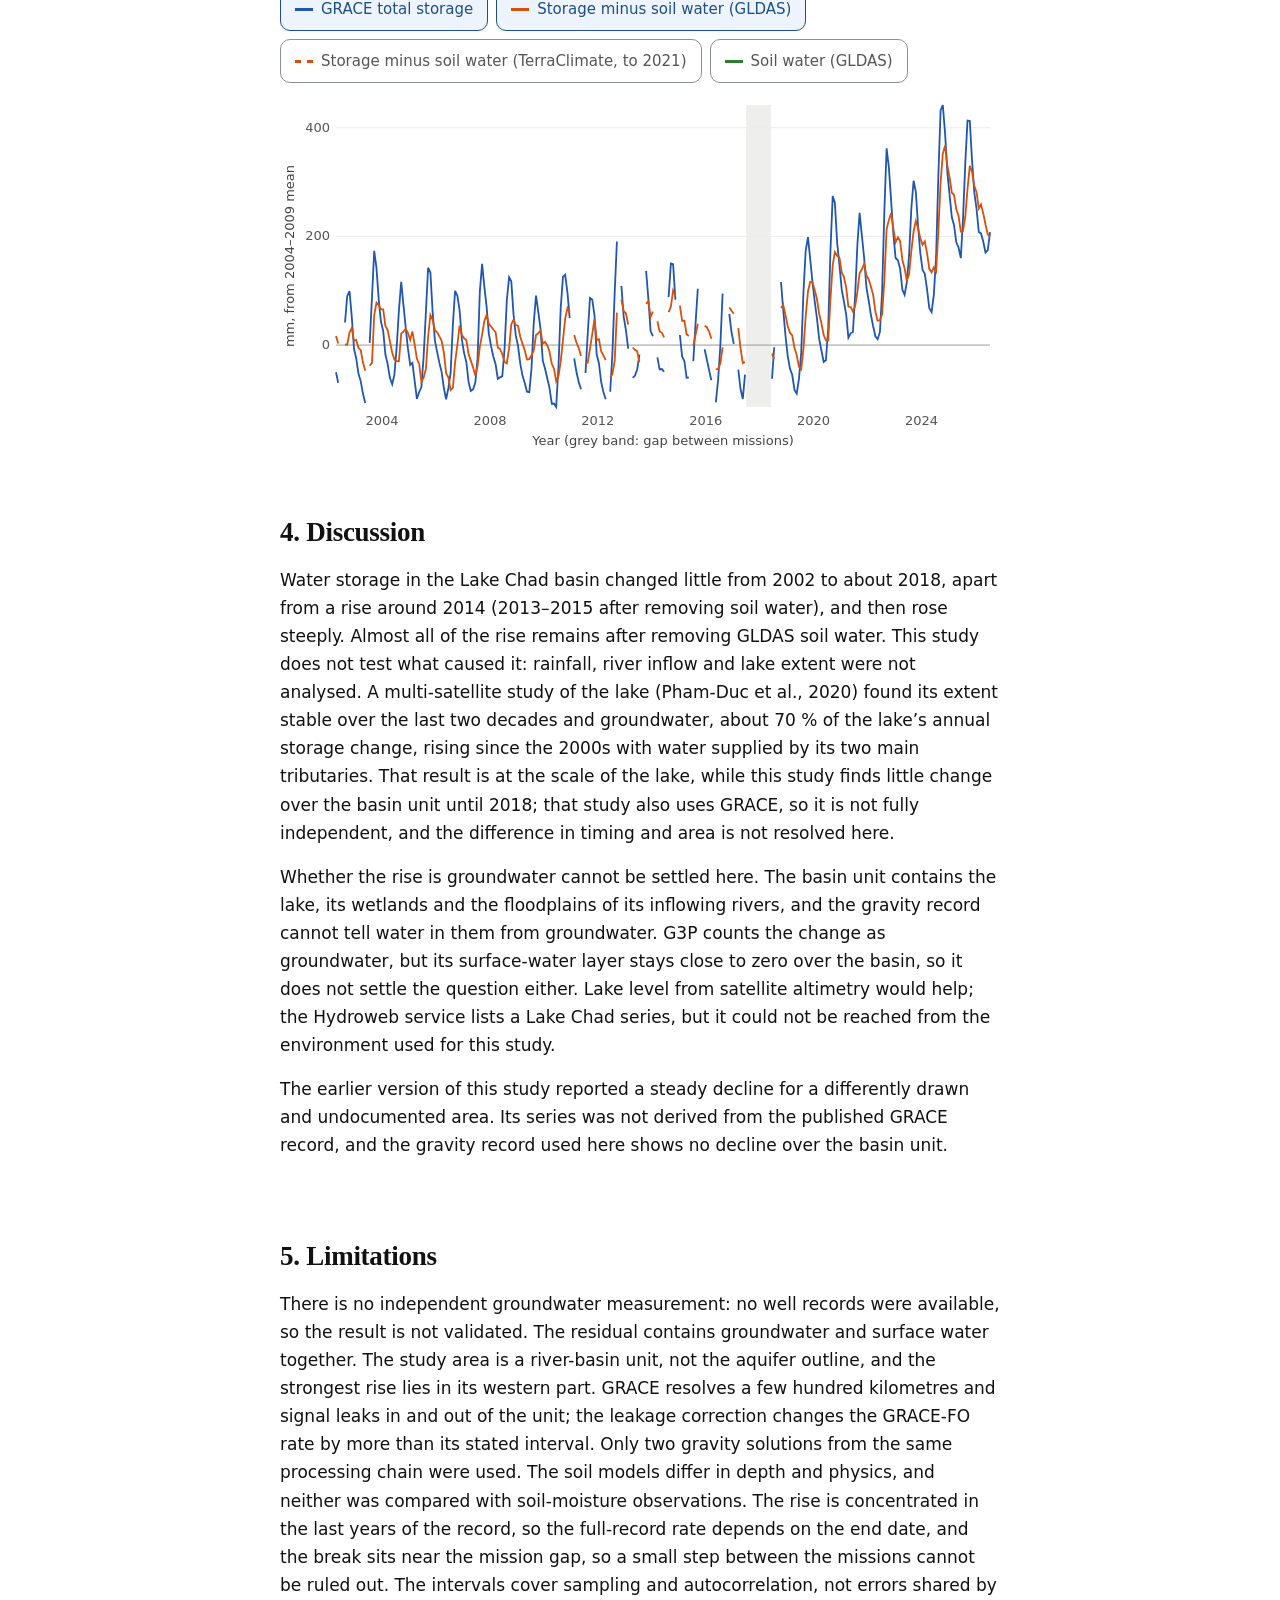
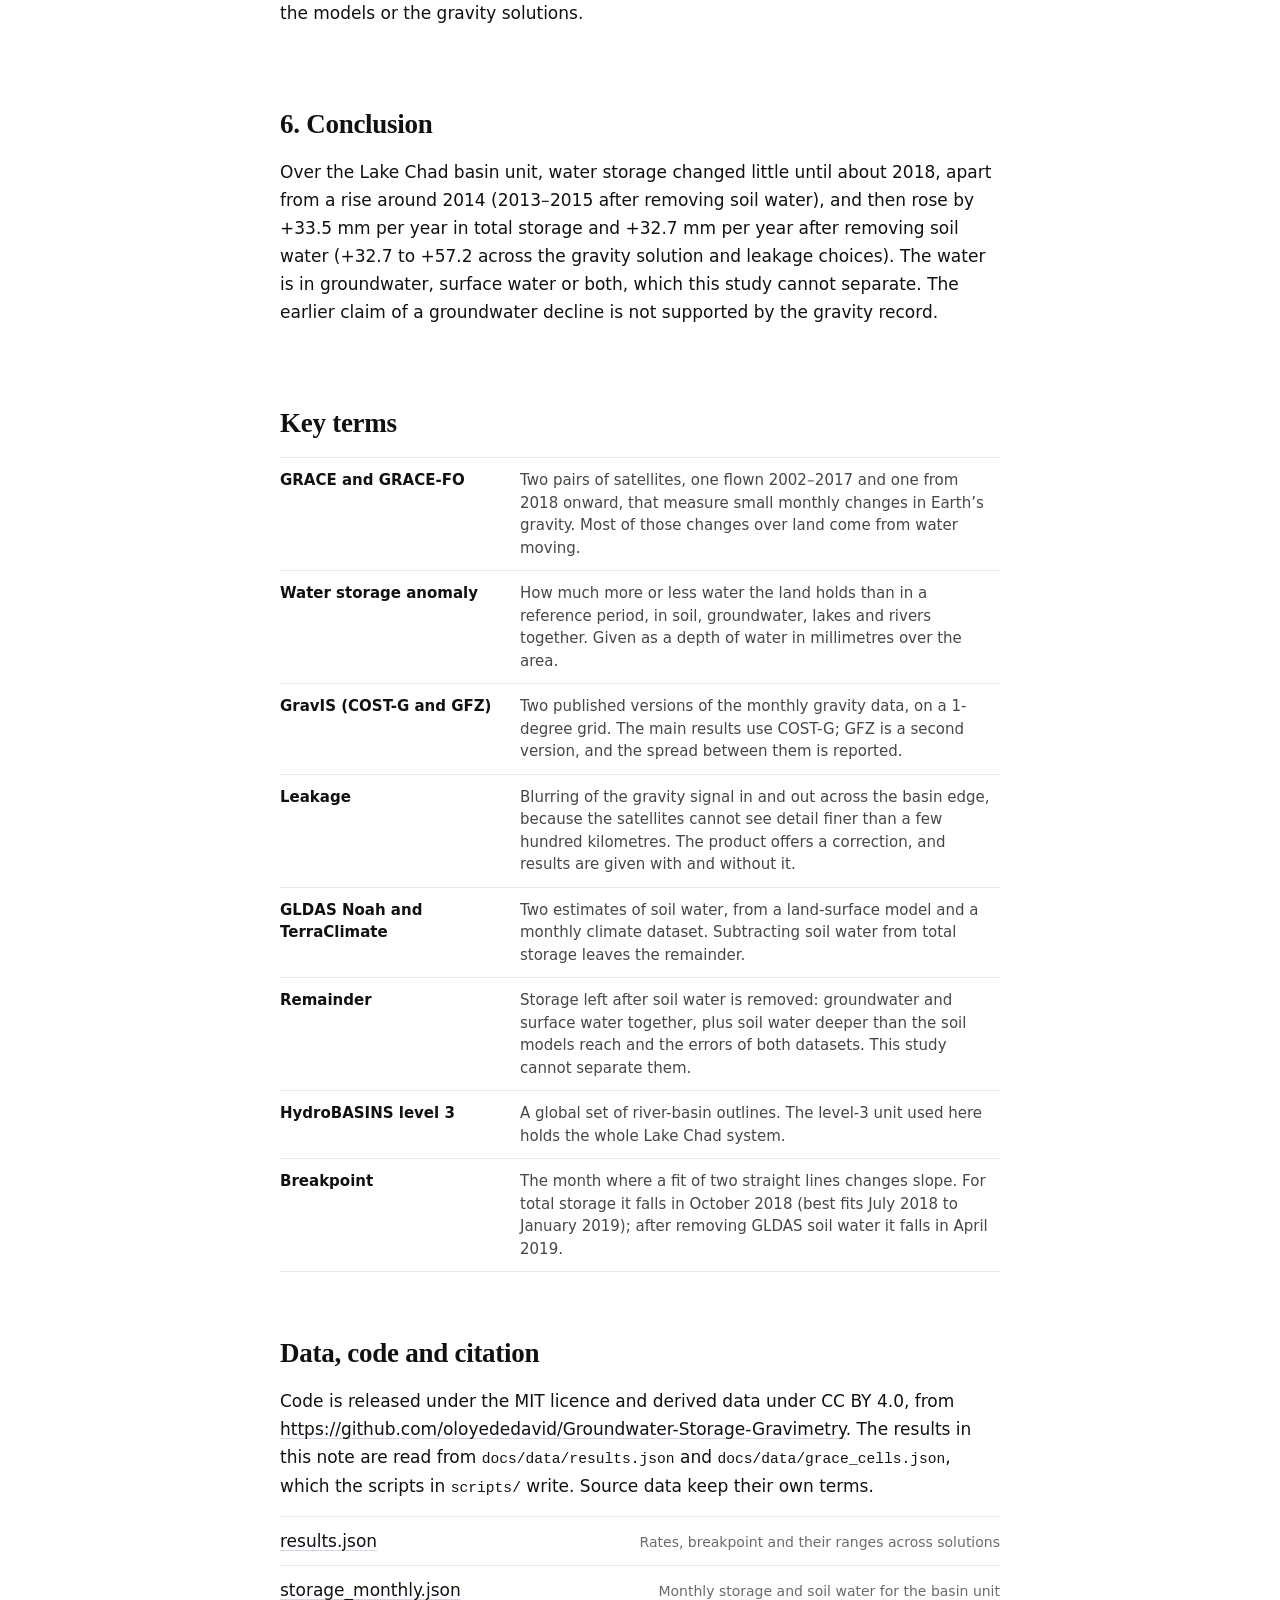
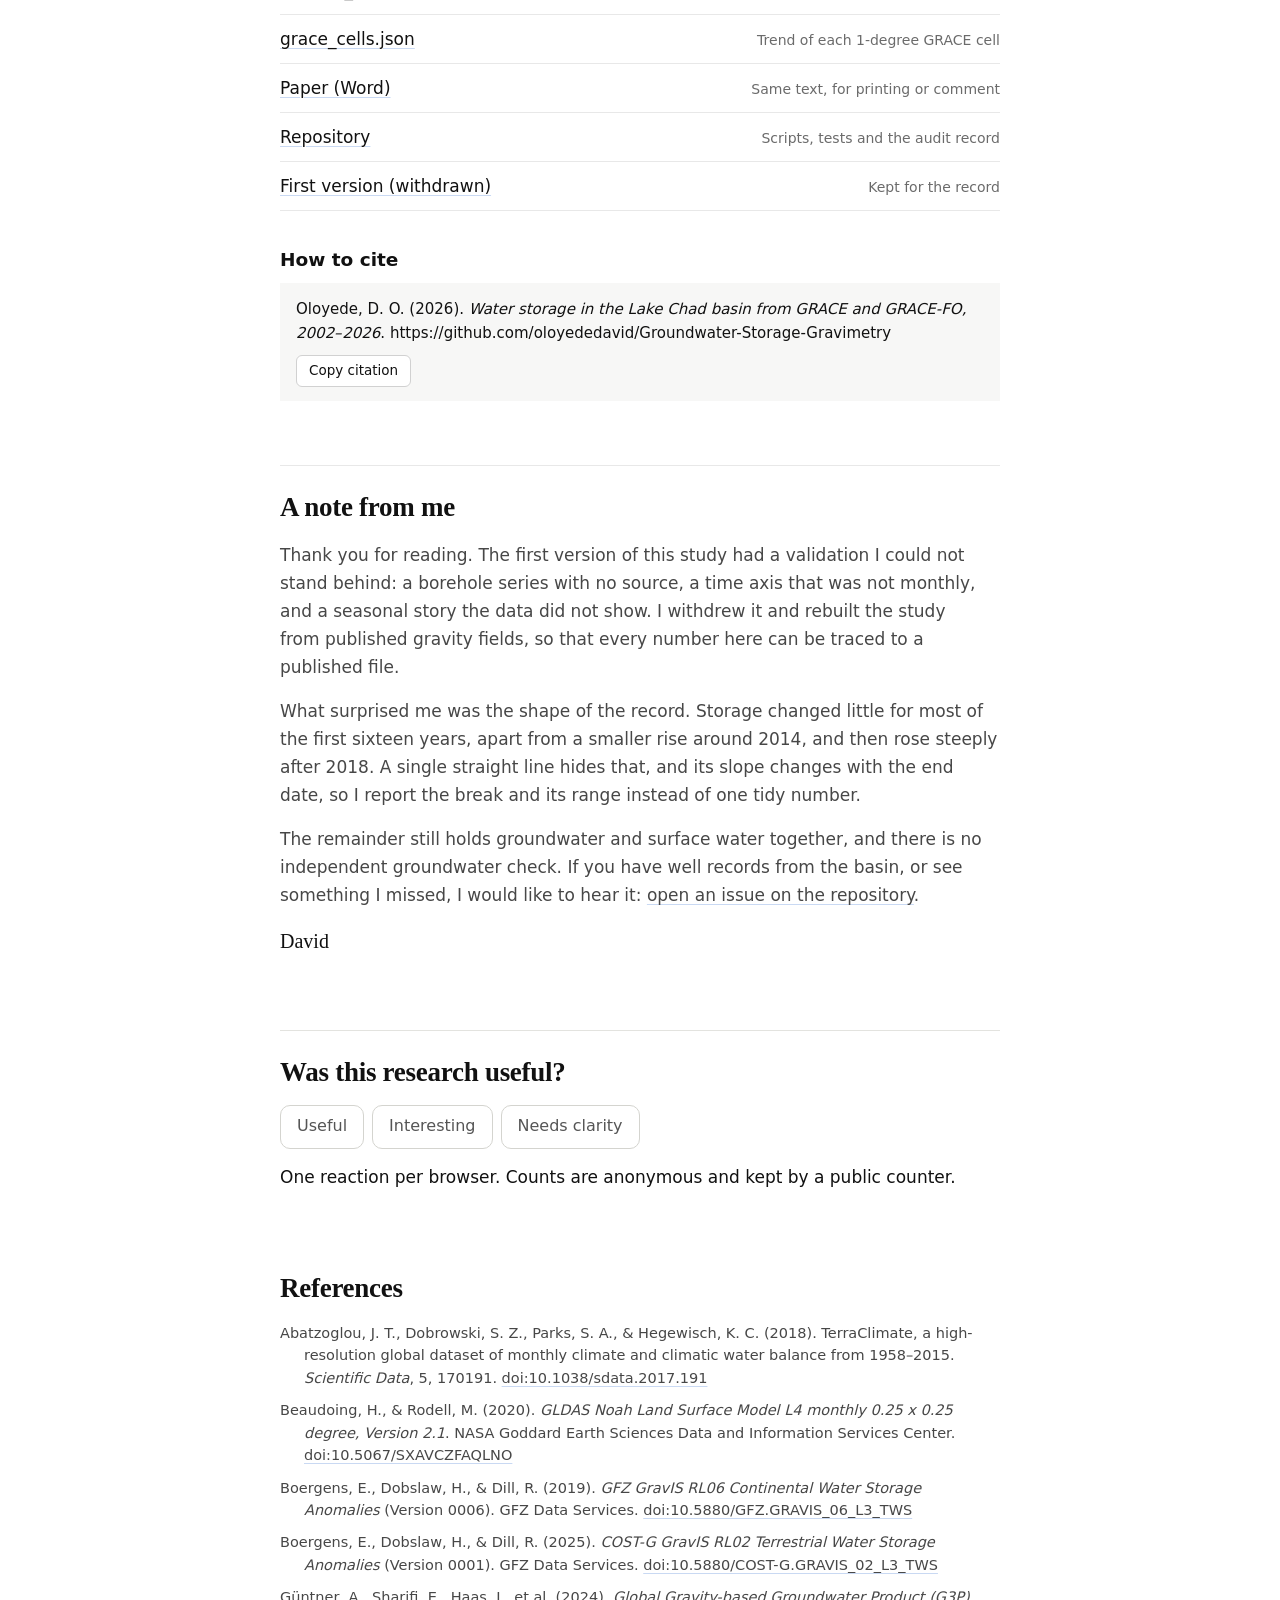
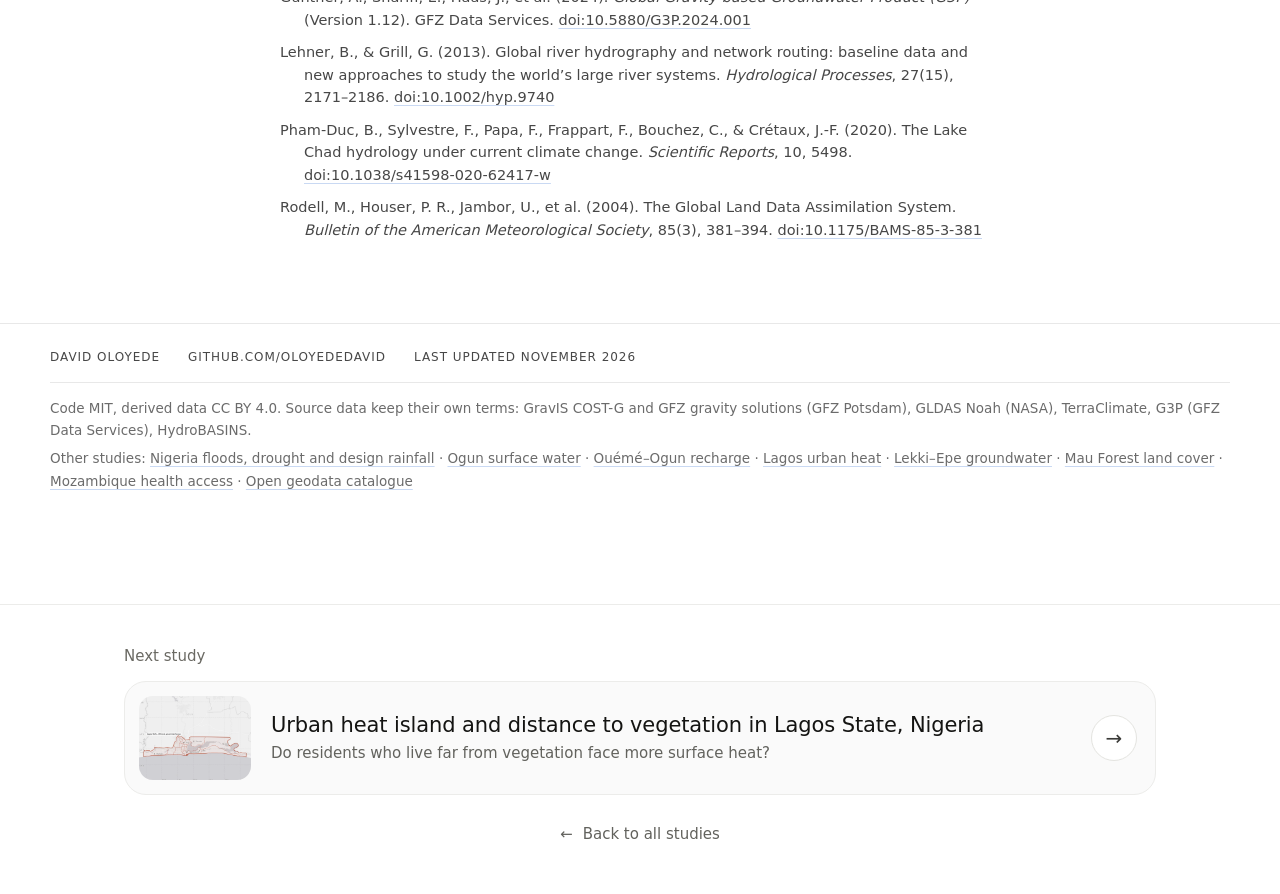
==== commit f80337a2: "Other studies: add projects 07 to 09" ====
--- a/docs/index.html
+++ b/docs/index.html
@@ -53,7 +53,7 @@
 .sn-back:hover{color:#141412}
 @media (max-width:620px){.sn-media{width:72px;height:72px}.sn-t span{display:none}.sn-pos{display:none}}
 @media (prefers-reduced-motion:reduce){.sn-media img,.sn-arrow{transition:none}}
-</style><nav class="sn-bar" aria-label="Portfolio"><div class="sn-in"><a class="sn-home" href="https://oloyededavid.github.io/geospatial-rs-portfolio/">← David Oloyede</a><span class="sn-pos">Study 04 of 06</span><span class="sn-pn"><a href="https://oloyededavid.github.io/Oueme-Ogun-Groundwater-Recharge/" title="Testing a satellite water balance for groundwater recharge in tropical basement catchments, 2018–2024">Previous</a><a href="https://oloyededavid.github.io/Lagos-Urban-Heat-Analytics/" title="Urban heat island and distance to vegetation in Lagos State, Nigeria, 2020–2024">Next study →</a></span></div></nav><!-- study-bar:end -->
+</style><nav class="sn-bar" aria-label="Portfolio"><div class="sn-in"><a class="sn-home" href="https://oloyededavid.github.io/geospatial-rs-portfolio/">← David Oloyede</a><span class="sn-pos">Study 04 of 09</span><span class="sn-pn"><a href="https://oloyededavid.github.io/Oueme-Ogun-Groundwater-Recharge/" title="Testing a satellite water balance for groundwater recharge in tropical basement catchments, 2018–2024">Previous</a><a href="https://oloyededavid.github.io/Lagos-Urban-Heat-Analytics/" title="Urban heat island and distance to vegetation in Lagos State, Nigeria, 2020–2024">Next study →</a></span></div></nav><!-- study-bar:end -->
 <nav class="skipnav" aria-label="Skip link"><a class="skip" href="#abstract">Skip to the abstract</a></nav>
 <noscript><p style="max-width:720px;margin:12px auto;padding:10px 14px;border:1px solid #d9d9d5;border-radius:6px;background:#fff;color:#141412;font:400 14px/1.5 system-ui,sans-serif">Turn on JavaScript to see the maps, charts and the numbers that are read from the data files. The text is readable without it.</p></noscript>
 <header class="site-header">
@@ -521,7 +521,7 @@
         <p class="sig"><span>David Oloyede</span><span><a href="https://github.com/oloyededavid">github.com/oloyededavid</a></span><span>Last updated November
 2026</span><span class="views" id="views" hidden></span></p>
         <p>Code MIT, derived data CC BY 4.0. Source data keep their own terms: GravIS COST-G and GFZ gravity solutions (GFZ Potsdam), GLDAS Noah (NASA), TerraClimate, G3P (GFZ Data Services), HydroBASINS.</p>
-        <!-- study-others:start --><p class="others">Other studies: <a href="https://oloyededavid.github.io/Observational-Hydrology-Extremes/">Nigeria floods, drought and design rainfall</a> · <a href="https://oloyededavid.github.io/Ogun-Catchment-Coast-Observatory/">Ogun surface water</a> · <a href="https://oloyededavid.github.io/Oueme-Ogun-Groundwater-Recharge/">Ouémé–Ogun recharge</a> · <a href="https://oloyededavid.github.io/Lagos-Urban-Heat-Analytics/">Lagos urban heat</a> · <a href="https://oloyededavid.github.io/Coastal-Hydrogeology-Modeling/">Lekki–Epe groundwater</a></p><!-- study-others:end -->
+        <!-- study-others:start --><p class="others">Other studies: <a href="https://oloyededavid.github.io/Observational-Hydrology-Extremes/">Nigeria floods, drought and design rainfall</a> · <a href="https://oloyededavid.github.io/Ogun-Catchment-Coast-Observatory/">Ogun surface water</a> · <a href="https://oloyededavid.github.io/Oueme-Ogun-Groundwater-Recharge/">Ouémé–Ogun recharge</a> · <a href="https://oloyededavid.github.io/Lagos-Urban-Heat-Analytics/">Lagos urban heat</a> · <a href="https://oloyededavid.github.io/Coastal-Hydrogeology-Modeling/">Lekki–Epe groundwater</a> · <a href="https://oloyededavid.github.io/Mau-Forest-Land-Cover/">Mau Forest land cover</a> · <a href="https://oloyededavid.github.io/Mozambique-Health-Access/">Mozambique health access</a> · <a href="https://oloyededavid.github.io/Open-Geodata-Catalogue/">Open geodata catalogue</a></p><!-- study-others:end -->
     </div>
 </footer>
 <script src="assets/explore.js"></script>
